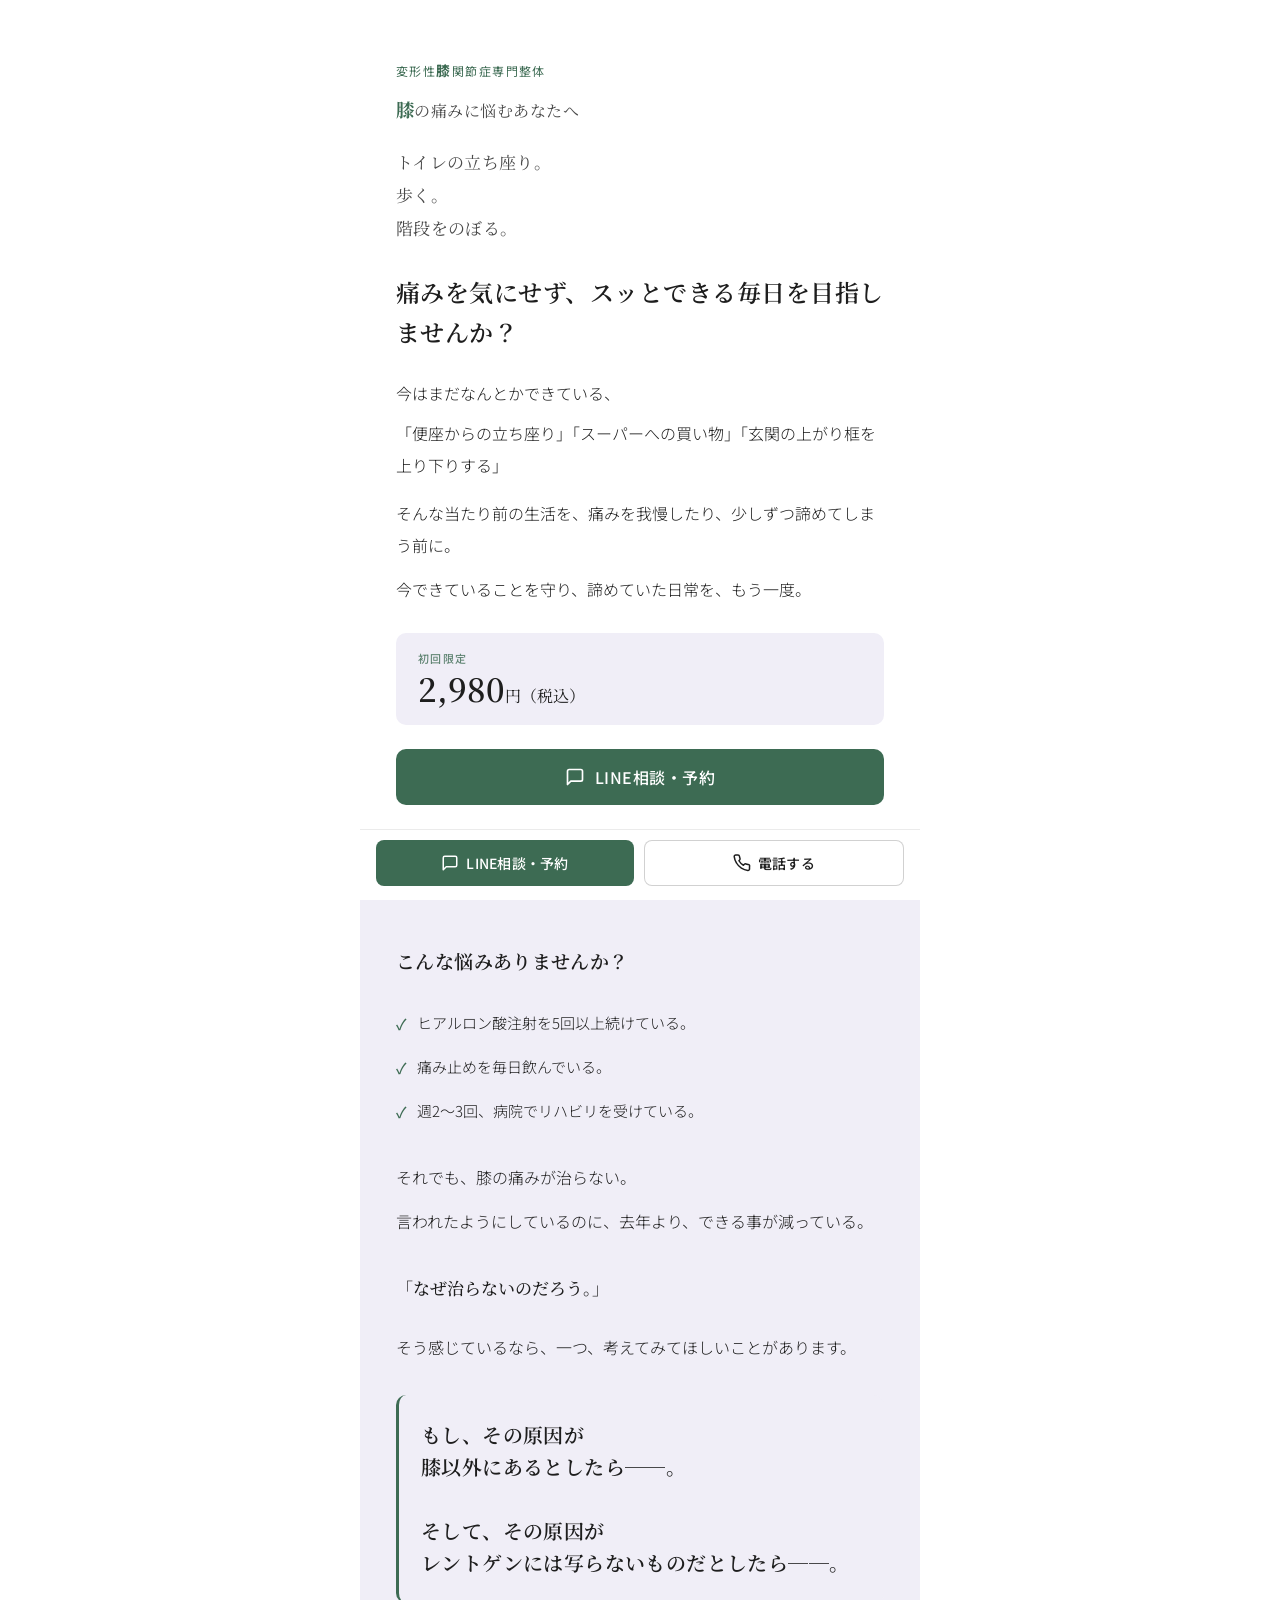
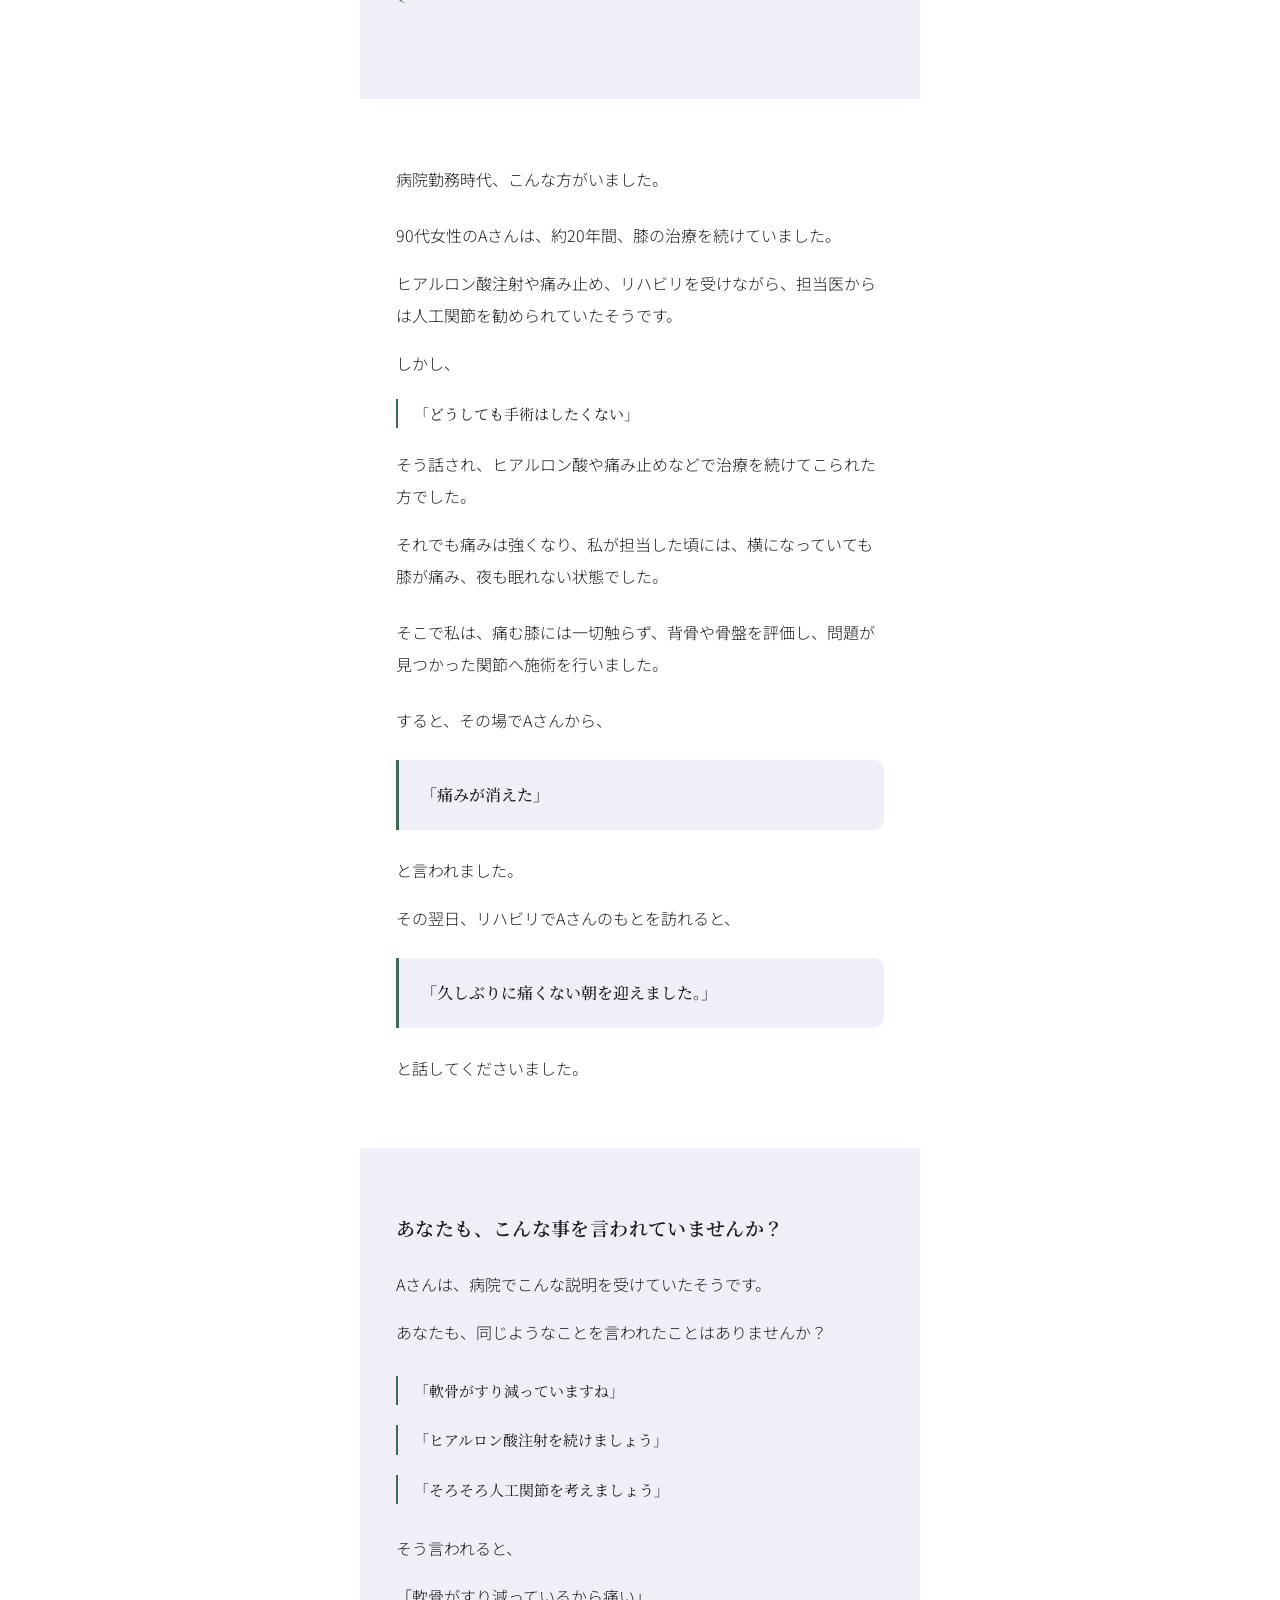
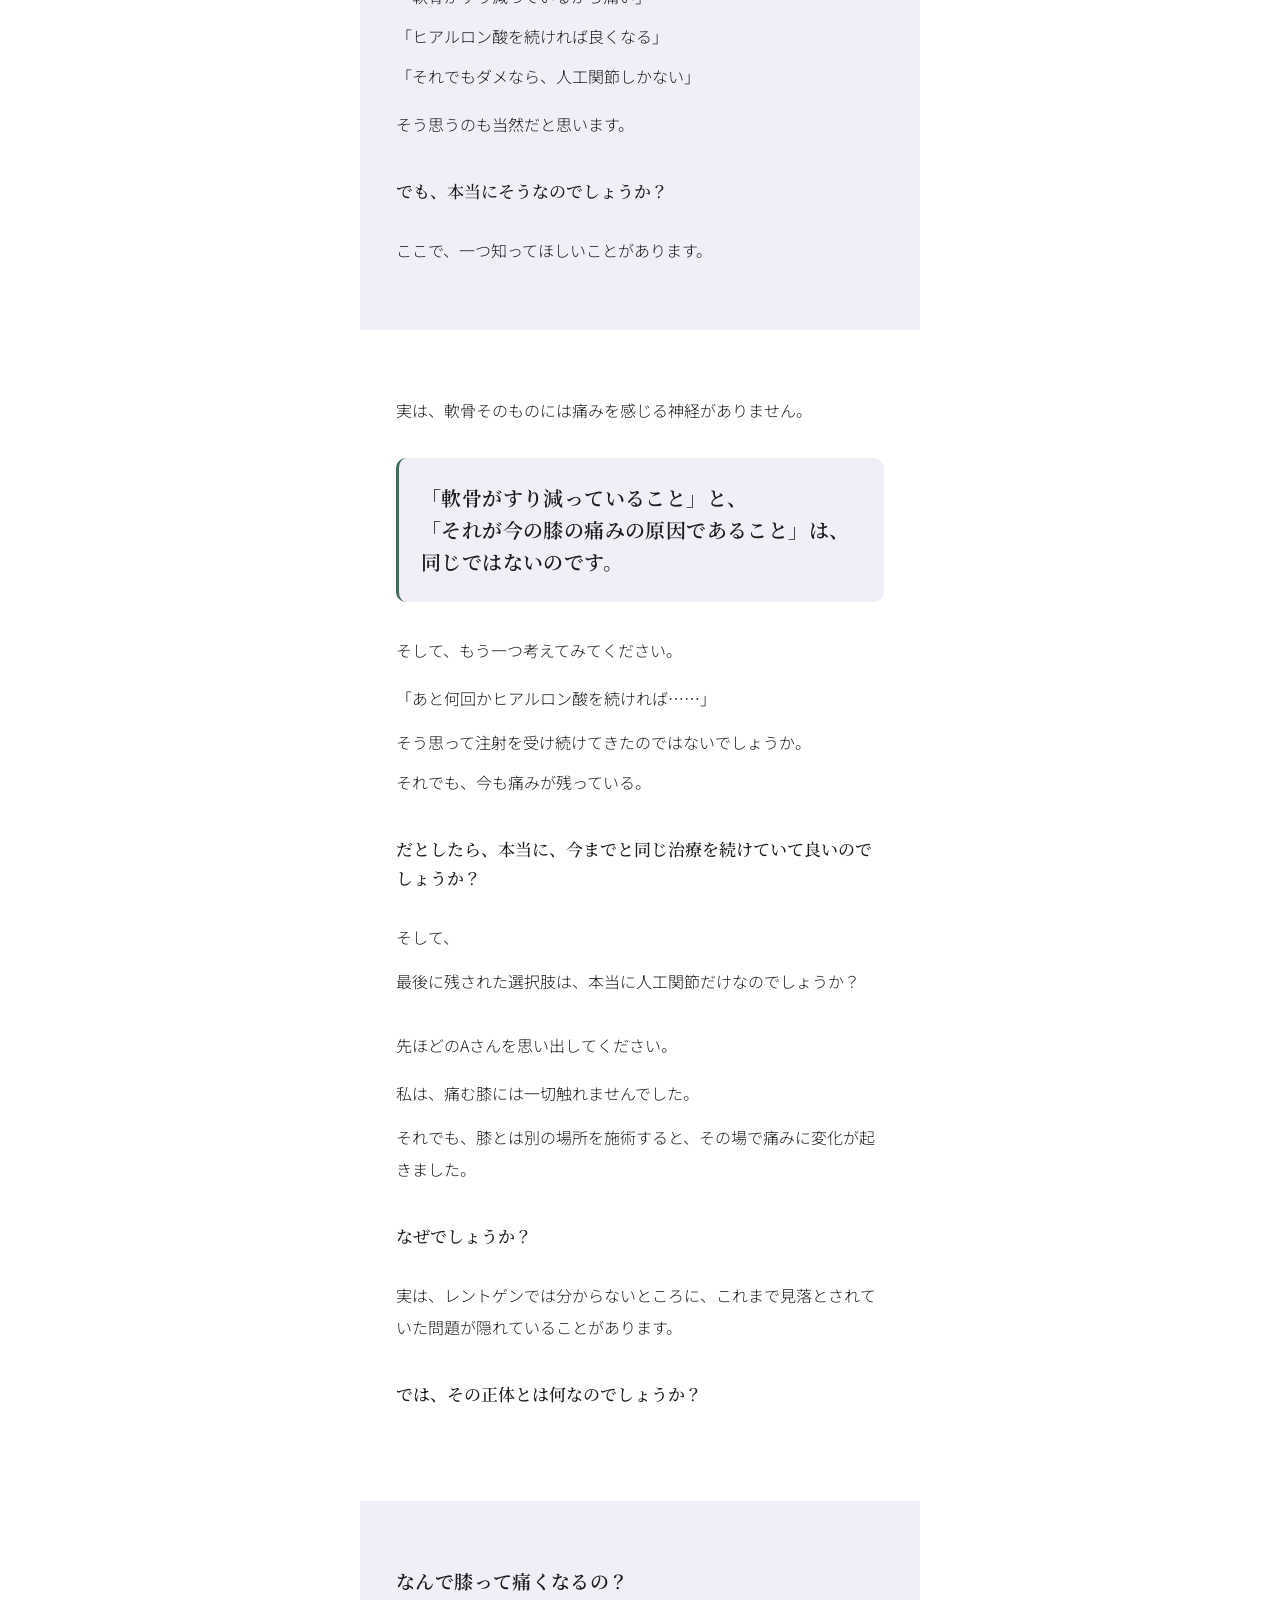
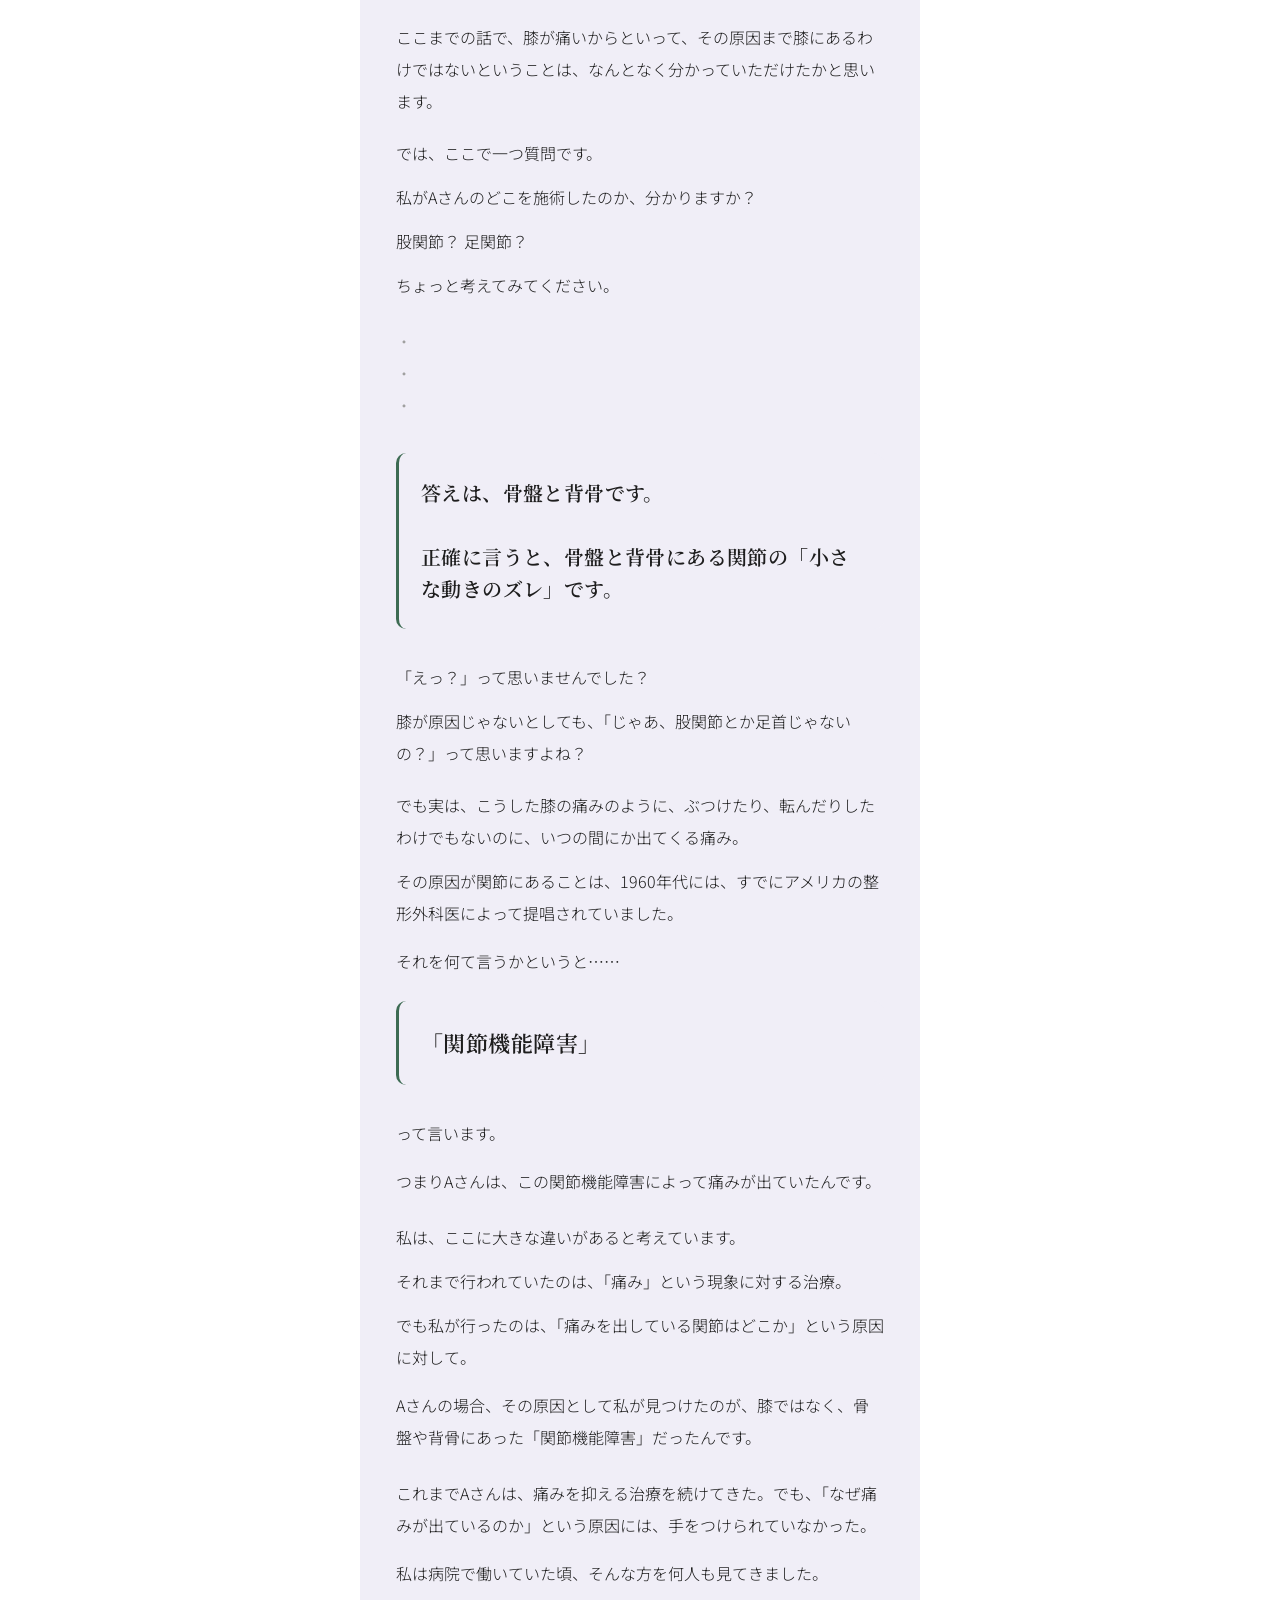
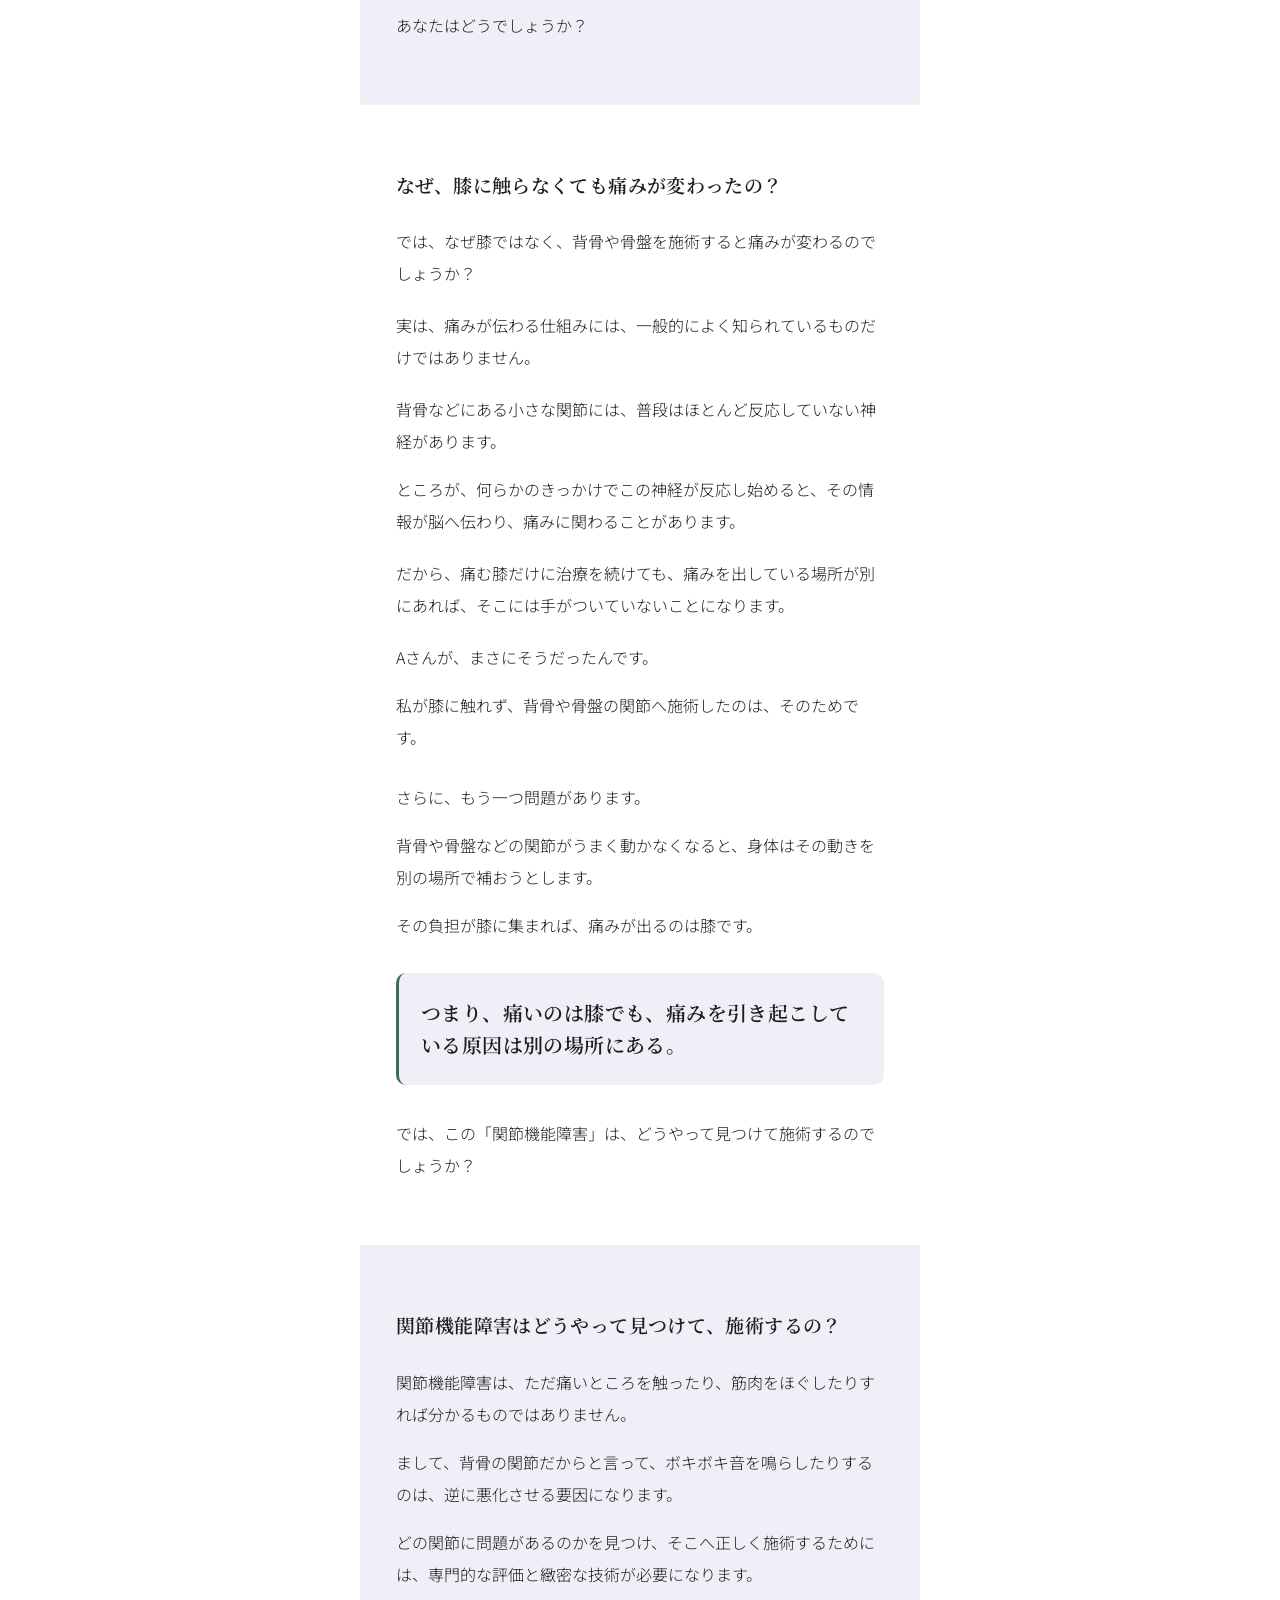
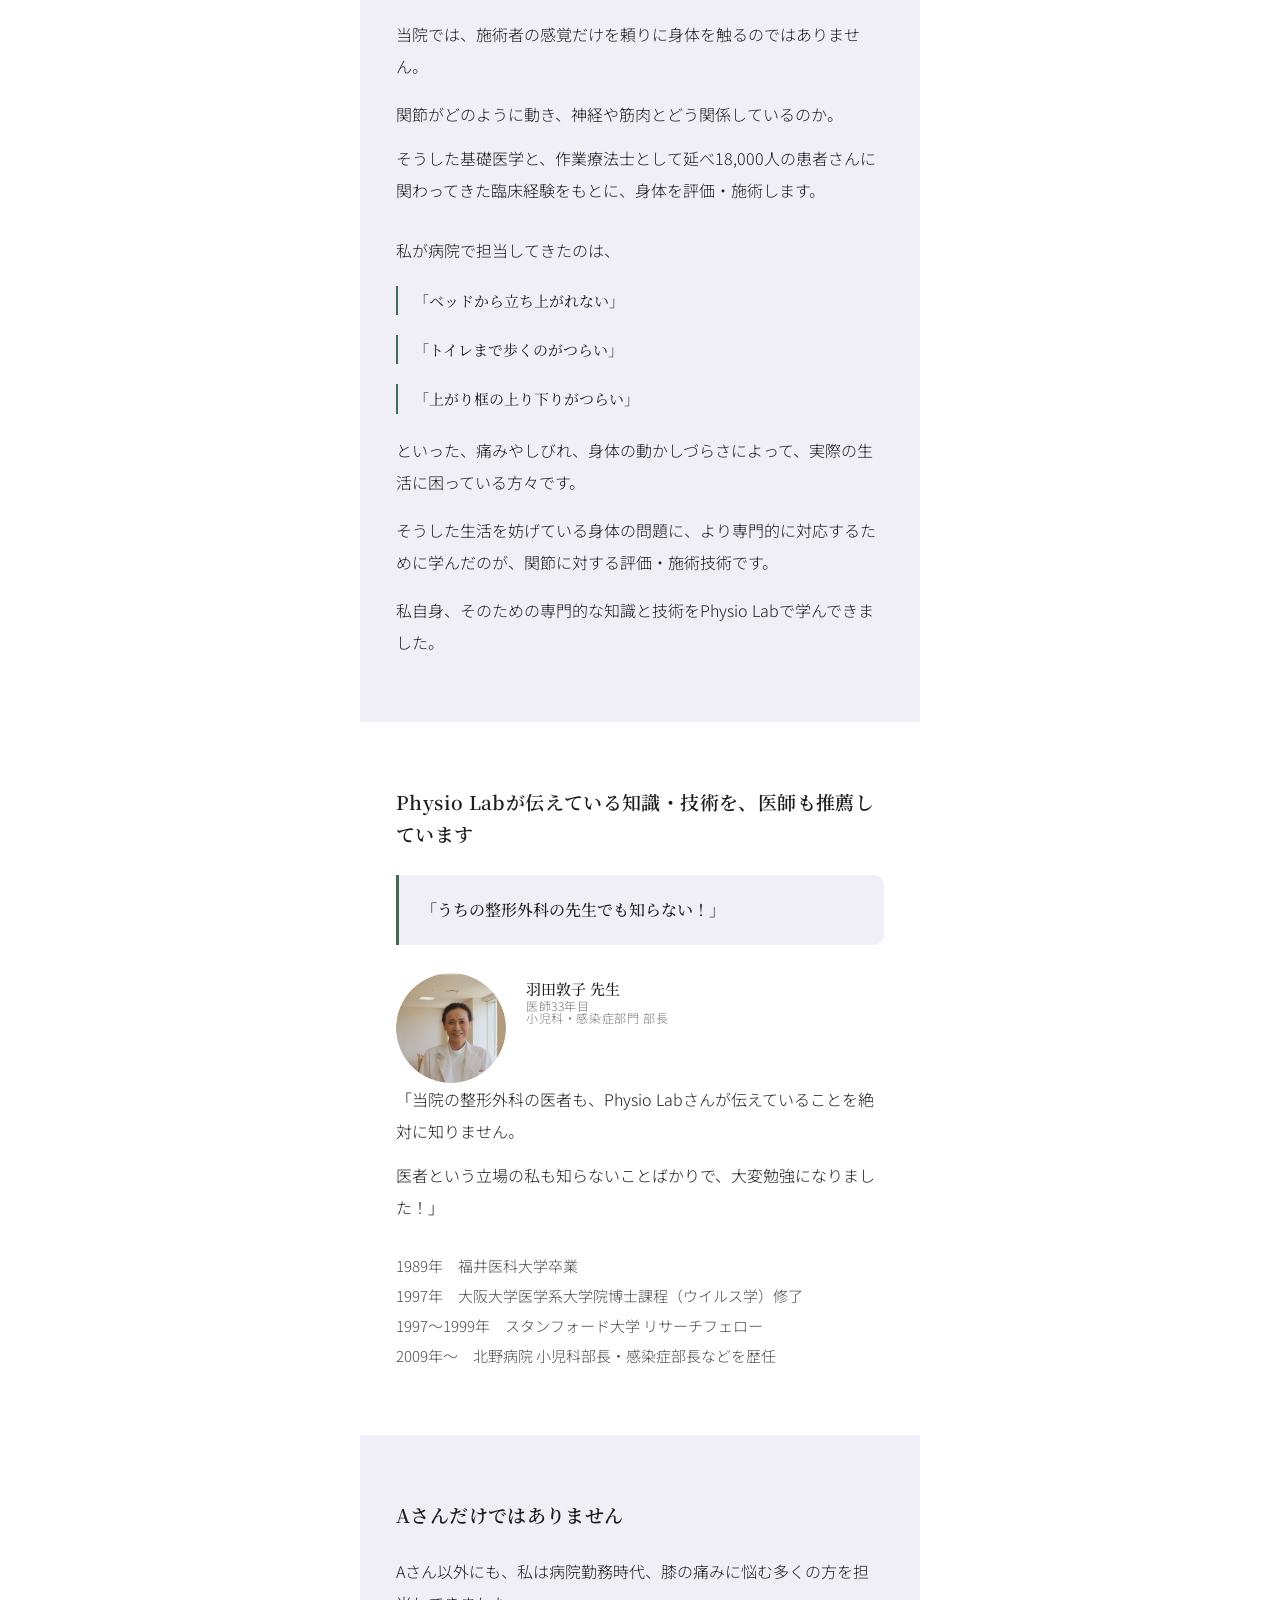
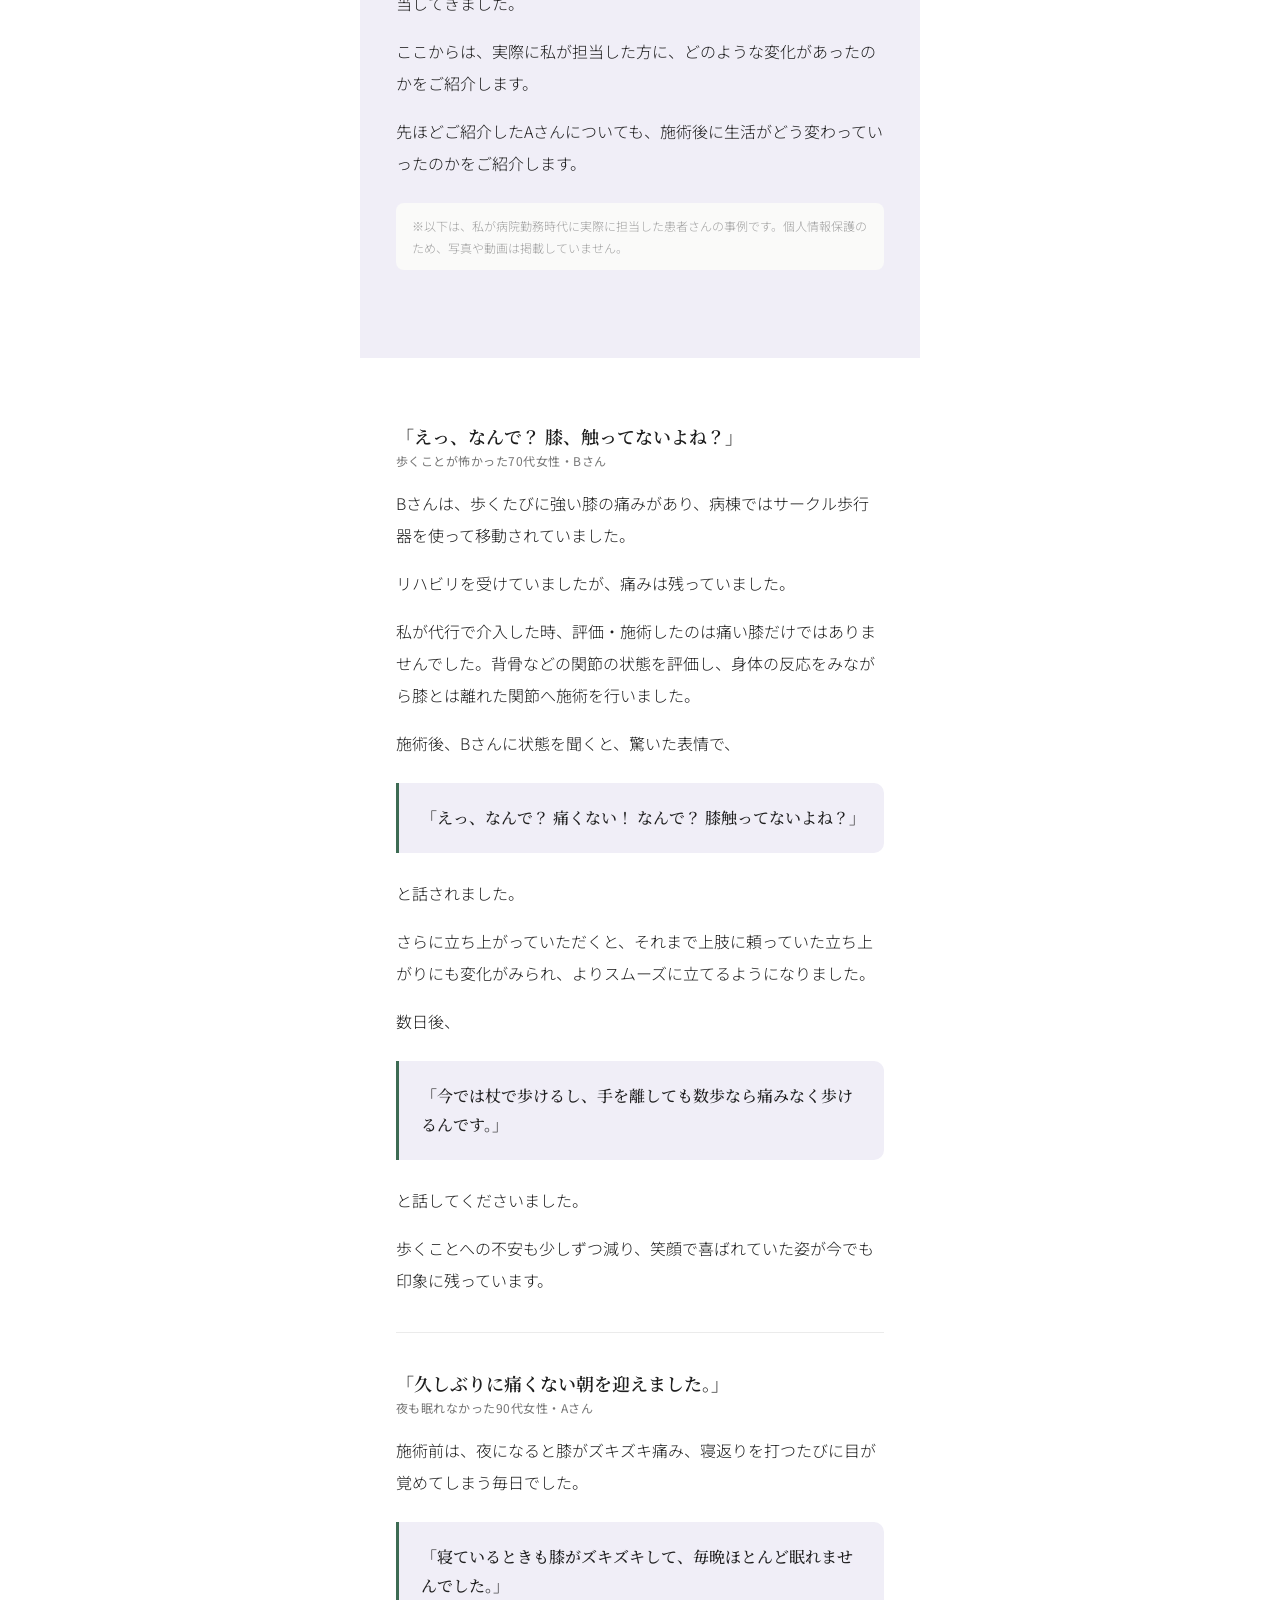
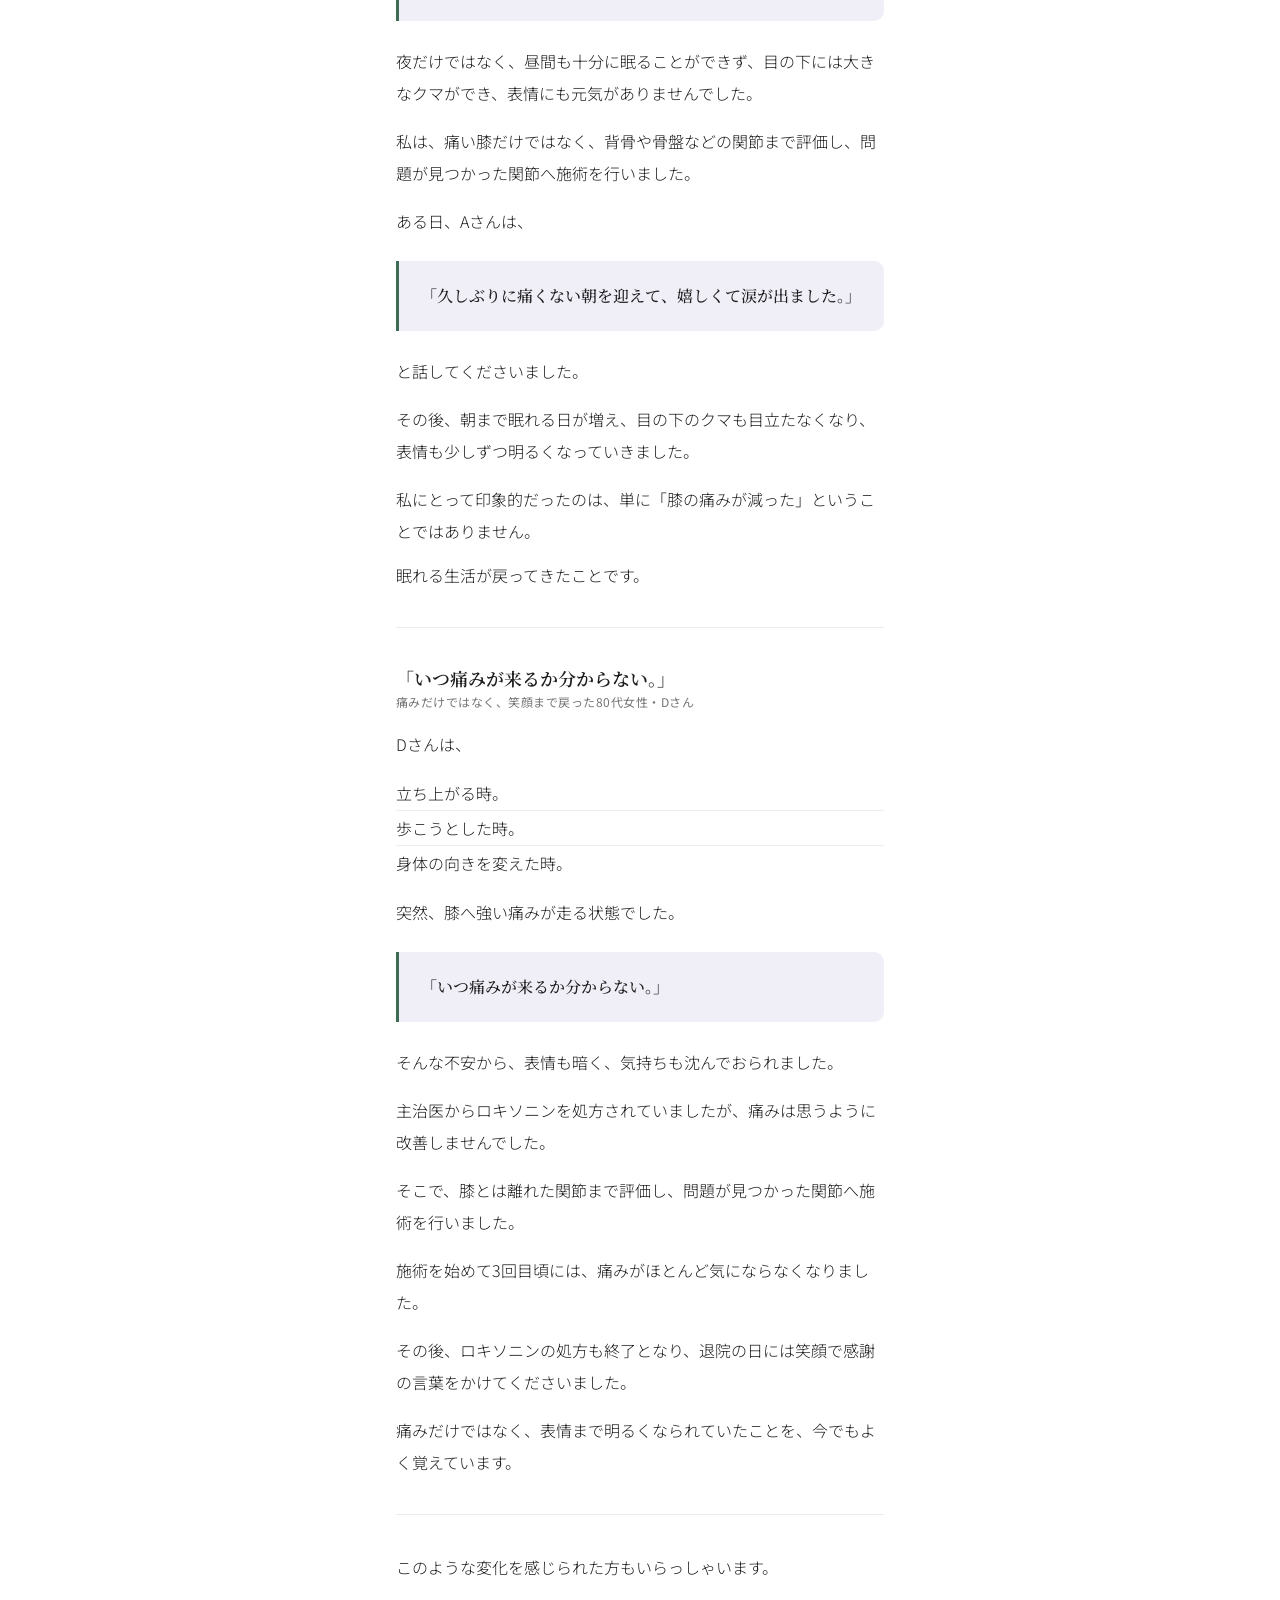
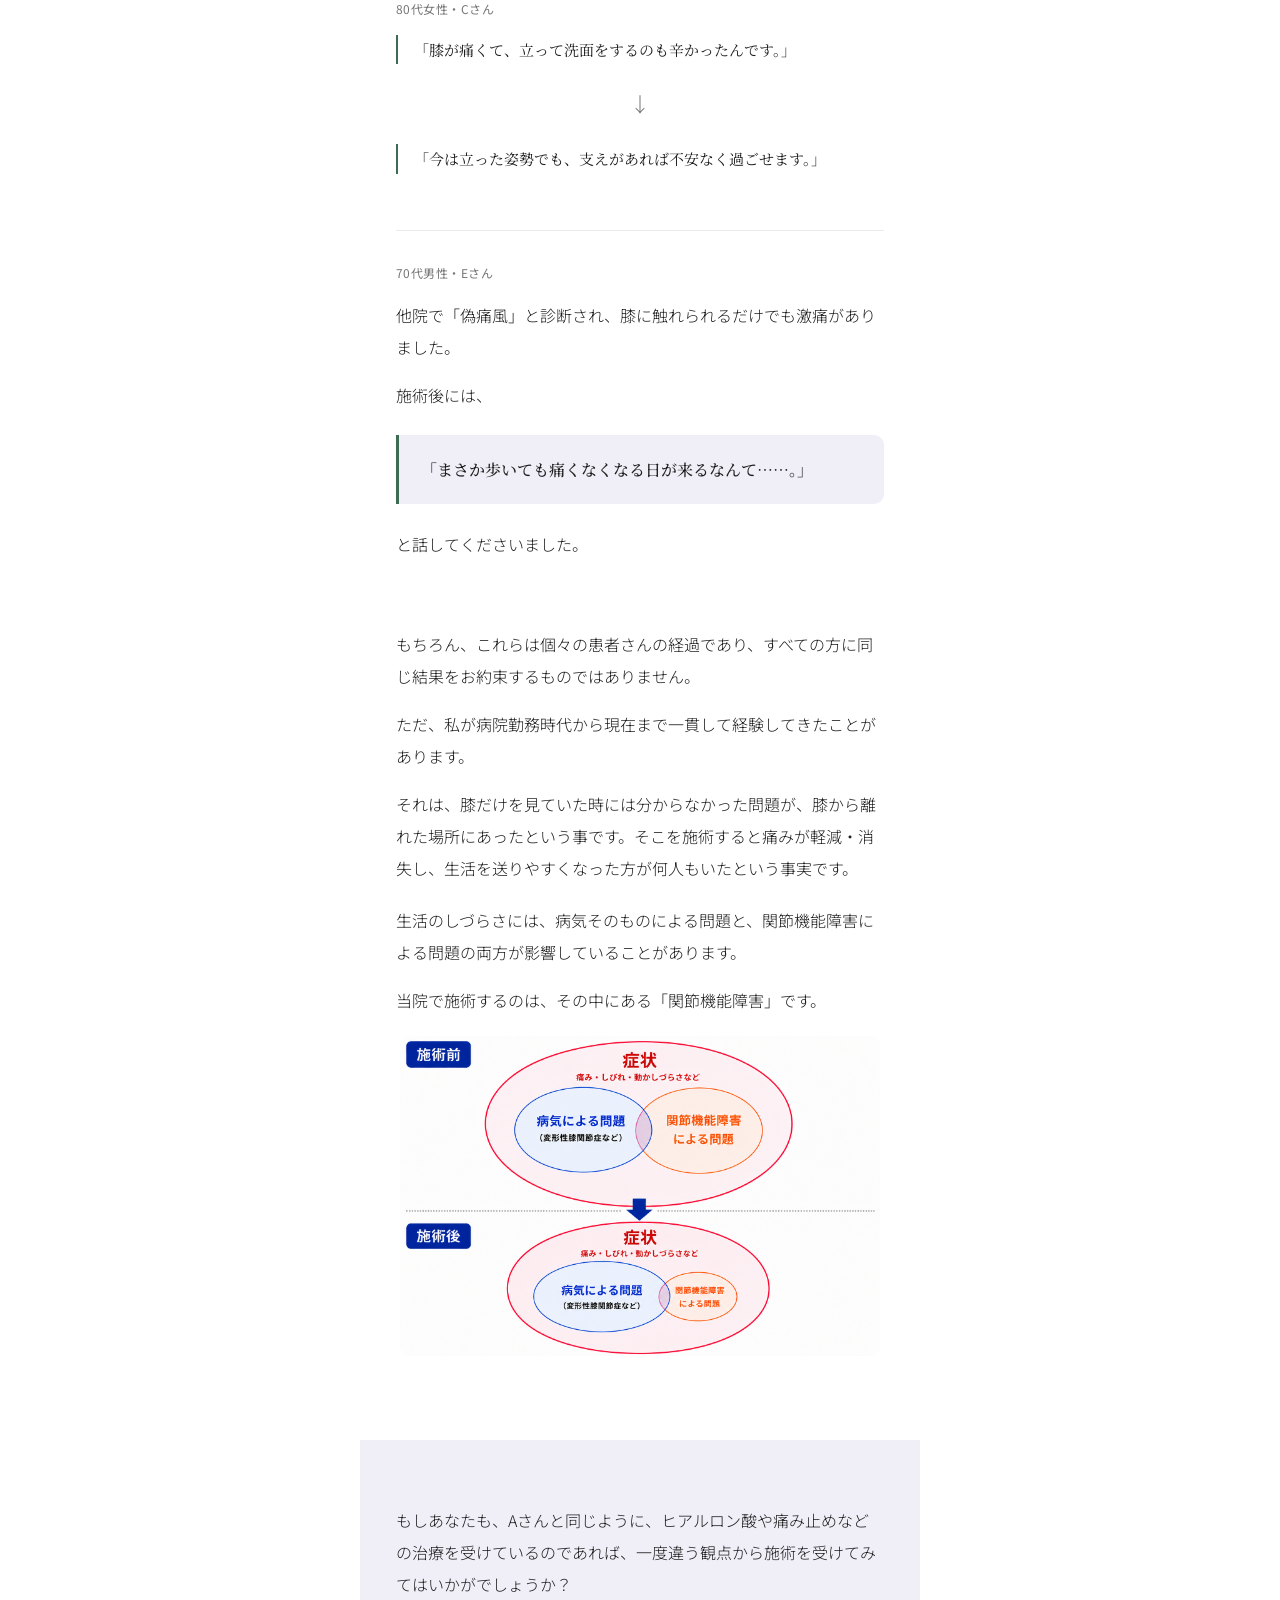
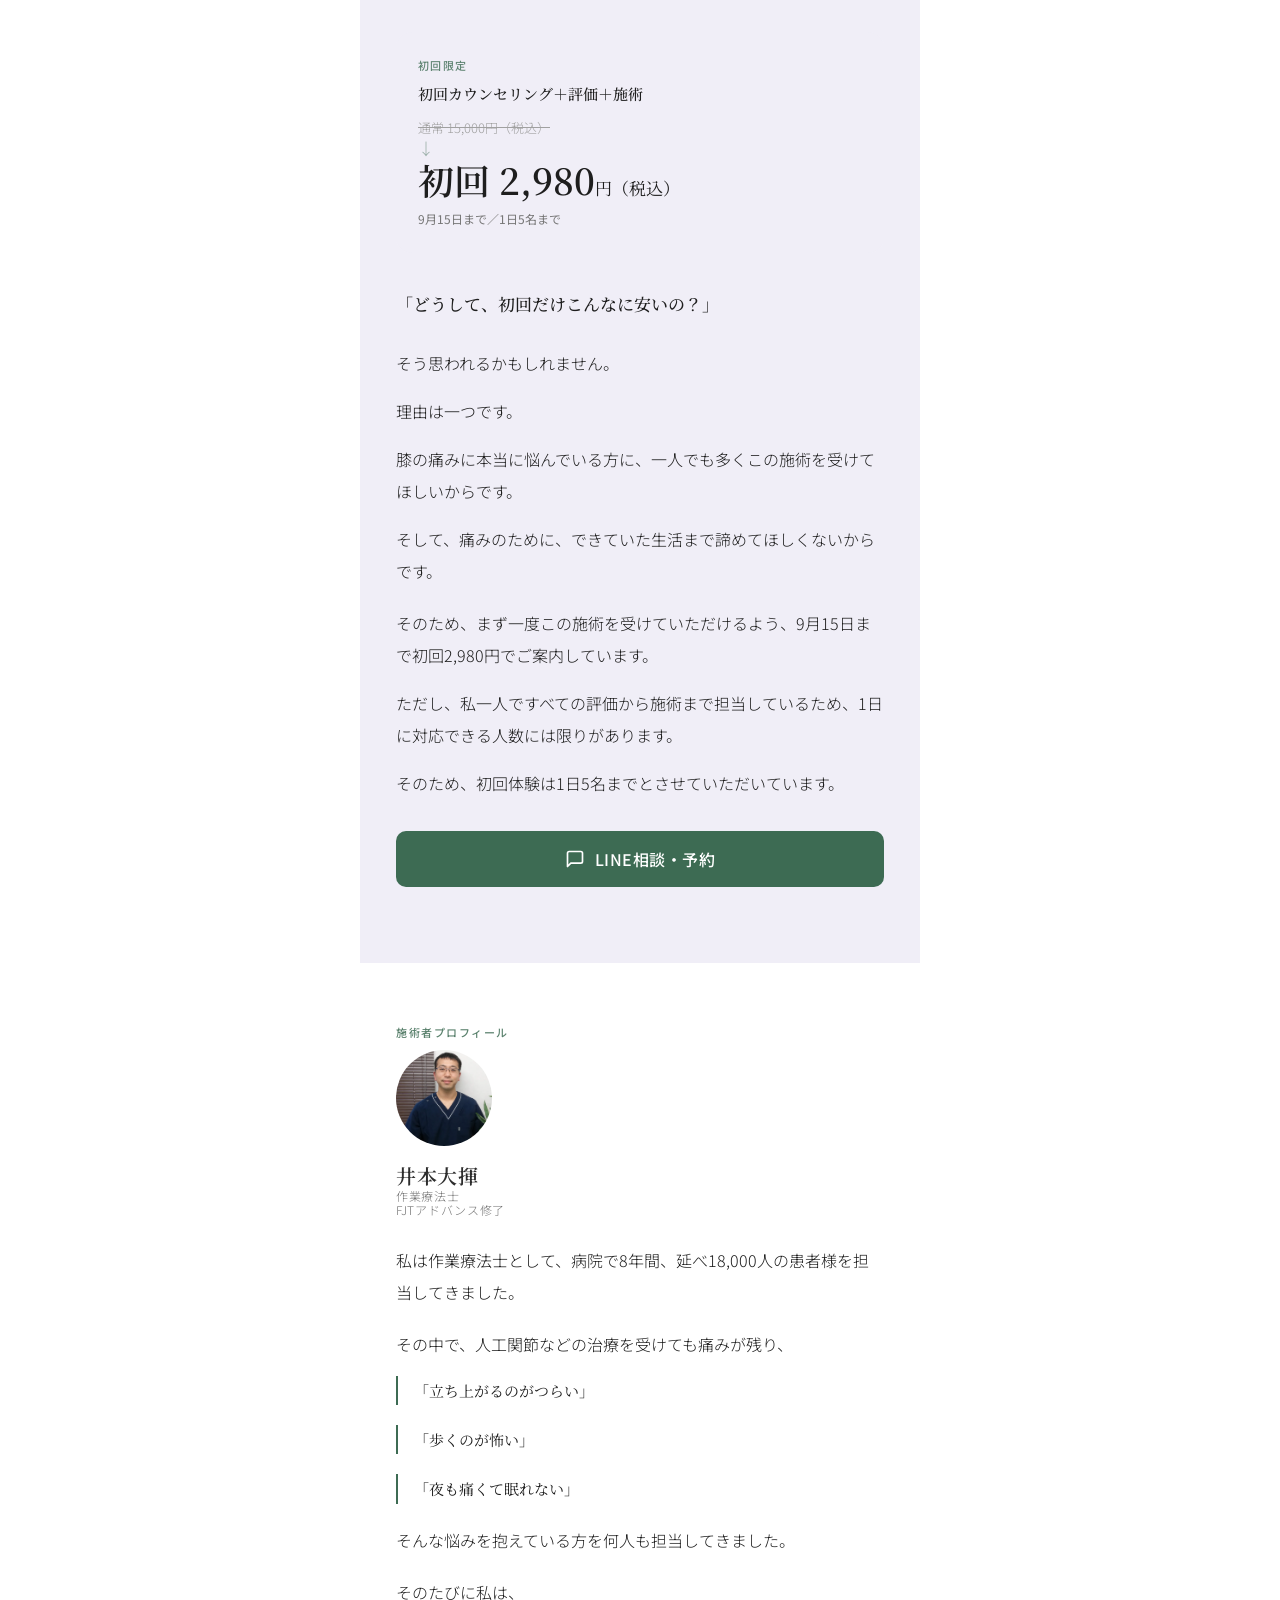
==== index.html @ 5ddc058a "Add files via upload" ====
<!DOCTYPE html>
<html lang="ja">
<head>
<meta charset="UTF-8">
<meta name="viewport" content="width=device-width,initial-scale=1">
<title>膝の痛み・変形性膝関節症専門整体｜Functional Life Lab｜作業療法士 井本大揮</title>
<meta name="description" content="ヒアルロン酸でも改善せず、人工関節を勧められた方へ。レントゲンでは分からない問題まで確認し、あなたに合った施術を組み立てます。大塚・浅草エリア。">
<meta property="og:title" content="変形性膝関節症専門整体｜Functional Life Lab">
<meta property="og:description" content="ヒアルロン酸でも改善せず、人工関節を勧められた方へ。まだ別の可能性が残っているかもしれません。">
<meta property="og:type" content="website">
<meta property="og:locale" content="ja_JP">
<link rel="stylesheet" href="style.css">
<!-- Microsoft Clarity -->
<script type="text/javascript">
    (function(c,l,a,r,i,t,y){
        c[a]=c[a]||function(){(c[a].q=c[a].q||[]).push(arguments)};
        t=l.createElement(r);t.async=1;t.src="https://www.clarity.ms/tag/"+i;
        y=l.getElementsByTagName(r)[0];y.parentNode.insertBefore(t,y);
    })(window, document, "clarity", "script", "xu9sb1viyo");
</script>
<!-- Meta Pixel Code -->
<script>
!function(f,b,e,v,n,t,s)
{if(f.fbq)return;n=f.fbq=function(){n.callMethod?
n.callMethod.apply(n,arguments):n.queue.push(arguments)};
if(!f._fbq)f._fbq=n;n.push=n;n.loaded=!0;n.version='2.0';
n.queue=[];t=b.createElement(e);t.async=!0;
t.src=v;s=b.getElementsByTagName(e)[0];
s.parentNode.insertBefore(t,s)}(window, document,'script',
'https://connect.facebook.net/en_US/fbevents.js');
fbq('init', '1794594331533146');
fbq('track', 'PageView');
</script>
<noscript><img height="1" width="1" style="display:none"
src="https://www.facebook.com/tr?id=1794594331533146&ev=PageView&noscript=1"
/></noscript>
<!-- End Meta Pixel Code -->
</head>
<body>
<div class="lp">

<!-- ═══════════════════════════════
     第1/8分割
     心理的役割：
       既存認識への疑問
       → Information Gap
       → 「関節機能障害」のReveal（予告）
     ═══════════════════════════════ -->

<!-- HERO -->
<section class="sec s-white">
  <!-- ① 小さく：ジャンル -->
  <span class="pre">変形性<span class="kw">膝</span>関節症専門整体</span>

  <!-- ② 中程度：誰に向けて -->
  <p class="fv-mid"><span class="kw">膝</span>の痛みに悩むあなたへ</p>

  <!-- ③ 生活場面：コピーとして自然に -->
  <div class="fv-scenes">
    <p>トイレの立ち座り。</p>
    <p>歩く。</p>
    <p>階段をのぼる。</p>
  </div>

  <!-- ④ FVで最も伝えたいメッセージ -->
  <h1 class="fv-main-msg">痛みを気にせず、スッとできる毎日を目指しませんか？</h1>

  <p class="body">今はまだなんとかできている、</p>
  <p class="body" style="margin-top:8px;">「便座からの立ち座り」「スーパーへの買い物」「玄関の上がり框を上り下りする」</p>
  <p class="body" style="margin-top:16px;">そんな当たり前の生活を、痛みを我慢したり、少しずつ諦めてしまう前に。</p>
  <p class="body" style="margin-top:12px;">今できていることを守り、諦めていた日常を、もう一度。</p>

  <div class="fv-price">
    <span class="fv-price-lbl">初回限定</span>
    <span class="fv-price-main">2,980<span>円（税込）</span></span>
  </div>

  <a href="https://lin.ee/wItS04x" onclick="fbq('track','Lead')" class="btn-line">
    <svg width="20" height="20" viewBox="0 0 24 24" fill="none" stroke="currentColor" stroke-width="2" stroke-linecap="round" stroke-linejoin="round" aria-hidden="true"><path d="M21 15a2 2 0 0 1-2 2H7l-4 4V5a2 2 0 0 1 2-2h14a2 2 0 0 1 2 2z"/></svg>
    LINE相談・予約
  </a>
</section>

<!-- こんな悩みありませんか？ -->
<section class="sec s-lav">
  <h2 class="sh">こんな悩みありませんか？</h2>

  <ul class="ck-list">
    <li>ヒアルロン酸注射を5回以上続けている。</li>
    <li>痛み止めを毎日飲んでいる。</li>
    <li>週2〜3回、病院でリハビリを受けている。</li>
  </ul>

  <p class="body" style="margin-top:28px;">それでも、膝の痛みが治らない。</p>
  <p class="body" style="margin-top:12px;">言われたようにしているのに、去年より、できる事が減っている。</p>

  <p class="q">「なぜ治らないのだろう。」</p>

  <p class="body">そう感じているなら、一つ、考えてみてほしいことがあります。</p>

  <div class="reveal">
    もし、その原因が<br>膝以外にあるとしたら──。<br><br>そして、その原因が<br>レントゲンには写らないものだとしたら──。
  </div>
</section>

<!-- 患者事例：AさんのStory -->
<section class="sec s-white">
  <p class="body">病院勤務時代、こんな方がいました。</p>

  <p class="body" style="margin-top:24px;">90代女性のAさんは、約20年間、膝の治療を続けていました。</p>
  <p class="body" style="margin-top:16px;">ヒアルロン酸注射や痛み止め、リハビリを受けながら、担当医からは人工関節を勧められていたそうです。</p>
  <p class="body" style="margin-top:16px;">しかし、</p>

  <p class="qt">「どうしても手術はしたくない」</p>

  <p class="body">そう話され、ヒアルロン酸や痛み止めなどで治療を続けてこられた方でした。</p>
  <p class="body" style="margin-top:16px;">それでも痛みは強くなり、私が担当した頃には、横になっていても膝が痛み、夜も眠れない状態でした。</p>

  <p class="body" style="margin-top:24px;">そこで私は、痛む膝には一切触らず、背骨や骨盤を評価し、問題が見つかった関節へ施術を行いました。</p>

  <p class="body" style="margin-top:24px;">すると、その場でAさんから、</p>

  <p class="voice-qt">「痛みが消えた」</p>

  <p class="body">と言われました。</p>
  <p class="body" style="margin-top:16px;">その翌日、リハビリでAさんのもとを訪れると、</p>

  <p class="voice-qt">「久しぶりに痛くない朝を迎えました。」</p>

  <p class="body">と話してくださいました。</p>
</section>

<!-- 第2/8：医療説明への疑問 → Information Gap → 関節機能障害 Reveal -->

<!-- あなたも言われていませんか？ -->
<section class="sec s-lav">
  <h2 class="sh">あなたも、こんな事を言われていませんか？</h2>
  <p class="body">Aさんは、病院でこんな説明を受けていたそうです。</p>
  <p class="body" style="margin-top:16px;">あなたも、同じようなことを言われたことはありませんか？</p>

  <p class="qt" style="margin-top:28px;">「軟骨がすり減っていますね」</p>
  <p class="qt">「ヒアルロン酸注射を続けましょう」</p>
  <p class="qt">「そろそろ人工関節を考えましょう」</p>

  <p class="body" style="margin-top:28px;">そう言われると、</p>
  <p class="body" style="margin-top:16px;">「軟骨がすり減っているから痛い」</p>
  <p class="body" style="margin-top:8px;">「ヒアルロン酸を続ければ良くなる」</p>
  <p class="body" style="margin-top:8px;">「それでもダメなら、人工関節しかない」</p>
  <p class="body" style="margin-top:16px;">そう思うのも当然だと思います。</p>

  <p class="q">でも、本当にそうなのでしょうか？</p>

  <p class="body">ここで、一つ知ってほしいことがあります。</p>
</section>

<!-- Reveal：軟骨に神経はない -->
<section class="sec s-white">
  <p class="body">実は、軟骨そのものには痛みを感じる神経がありません。</p>

  <div class="reveal">
    「軟骨がすり減っていること」と、<br>
    「それが今の膝の痛みの原因であること」は、<br>
    同じではないのです。
  </div>

  <p class="body">そして、もう一つ考えてみてください。</p>
  <p class="body" style="margin-top:16px;">「あと何回かヒアルロン酸を続ければ……」</p>
  <p class="body" style="margin-top:12px;">そう思って注射を受け続けてきたのではないでしょうか。</p>
  <p class="body" style="margin-top:8px;">それでも、今も痛みが残っている。</p>

  <p class="q">だとしたら、本当に、今までと同じ治療を続けていて良いのでしょうか？</p>

  <p class="body">そして、</p>
  <p class="body" style="margin-top:12px;">最後に残された選択肢は、本当に人工関節だけなのでしょうか？</p>

  <p class="body" style="margin-top:32px;">先ほどのAさんを思い出してください。</p>
  <p class="body" style="margin-top:16px;">私は、痛む膝には一切触れませんでした。</p>
  <p class="body" style="margin-top:12px;">それでも、膝とは別の場所を施術すると、その場で痛みに変化が起きました。</p>

  <p class="q">なぜでしょうか？</p>

  <p class="body">実は、レントゲンでは分からないところに、これまで見落とされていた問題が隠れていることがあります。</p>

  <p class="q">では、その正体とは何なのでしょうか？</p>
</section>

<!-- なんで膝って痛くなるの？ -->
<section class="sec s-lav">
  <h2 class="sh">なんで膝って痛くなるの？</h2>
  <p class="body">ここまでの話で、膝が痛いからといって、その原因まで膝にあるわけではないということは、なんとなく分かっていただけたかと思います。</p>
  <p class="body" style="margin-top:20px;">では、ここで一つ質問です。</p>
  <p class="body" style="margin-top:12px;">私がAさんのどこを施術したのか、分かりますか？</p>
  <p class="body" style="margin-top:12px;">股関節？ 足関節？</p>
  <p class="body" style="margin-top:12px;">ちょっと考えてみてください。</p>

  <p class="body" style="margin-top:24px; color:var(--txl); letter-spacing:.3em;">・<br>・<br>・</p>

  <div class="reveal" style="margin-top:32px;">
    答えは、骨盤と背骨です。<br><br>
    正確に言うと、骨盤と背骨にある関節の「小さな動きのズレ」です。
  </div>

  <p class="body">「えっ？」って思いませんでした？</p>
  <p class="body" style="margin-top:12px;">膝が原因じゃないとしても、「じゃあ、股関節とか足首じゃないの？」って思いますよね？</p>
  <p class="body" style="margin-top:20px;">でも実は、こうした膝の痛みのように、ぶつけたり、転んだりしたわけでもないのに、いつの間にか出てくる痛み。</p>
  <p class="body" style="margin-top:12px;">その原因が関節にあることは、1960年代には、すでにアメリカの整形外科医によって提唱されていました。</p>
  <p class="body" style="margin-top:16px;">それを何て言うかというと……</p>

  <div class="reveal" style="margin-top:24px; font-size:22px;">
    「関節機能障害」
  </div>

  <p class="body">って言います。</p>
  <p class="body" style="margin-top:16px;">つまりAさんは、この関節機能障害によって痛みが出ていたんです。</p>
  <p class="body" style="margin-top:24px;">私は、ここに大きな違いがあると考えています。</p>
  <p class="body" style="margin-top:12px;">それまで行われていたのは、「痛み」という現象に対する治療。</p>
  <p class="body" style="margin-top:12px;">でも私が行ったのは、「痛みを出している関節はどこか」という原因に対して。</p>
  <p class="body" style="margin-top:16px;">Aさんの場合、その原因として私が見つけたのが、膝ではなく、骨盤や背骨にあった「関節機能障害」だったんです。</p>
  <p class="body" style="margin-top:24px;">これまでAさんは、痛みを抑える治療を続けてきた。でも、「なぜ痛みが出ているのか」という原因には、手をつけられていなかった。</p>
  <p class="body" style="margin-top:16px;">私は病院で働いていた頃、そんな方を何人も見てきました。</p>
  <p class="body" style="margin-top:20px;">あなたはどうでしょうか？</p>
</section>

<!-- 第3/8 -->

<!-- なぜ、膝に触らなくても痛みが変わったの？ -->
<section class="sec s-white">
  <h2 class="sh">なぜ、膝に触らなくても痛みが変わったの？</h2>
  <p class="body">では、なぜ膝ではなく、背骨や骨盤を施術すると痛みが変わるのでしょうか？</p>
  <p class="body" style="margin-top:20px;">実は、痛みが伝わる仕組みには、一般的によく知られているものだけではありません。</p>
  <p class="body" style="margin-top:20px;">背骨などにある小さな関節には、普段はほとんど反応していない神経があります。</p>
  <p class="body" style="margin-top:16px;">ところが、何らかのきっかけでこの神経が反応し始めると、その情報が脳へ伝わり、痛みに関わることがあります。</p>
  <p class="body" style="margin-top:20px;">だから、痛む膝だけに治療を続けても、痛みを出している場所が別にあれば、そこには手がついていないことになります。</p>
  <p class="body" style="margin-top:20px;">Aさんが、まさにそうだったんです。</p>
  <p class="body" style="margin-top:16px;">私が膝に触れず、背骨や骨盤の関節へ施術したのは、そのためです。</p>
  <p class="body" style="margin-top:28px;">さらに、もう一つ問題があります。</p>
  <p class="body" style="margin-top:16px;">背骨や骨盤などの関節がうまく動かなくなると、身体はその動きを別の場所で補おうとします。</p>
  <p class="body" style="margin-top:16px;">その負担が膝に集まれば、痛みが出るのは膝です。</p>
  <div class="reveal" style="margin-top:32px;">
    つまり、痛いのは膝でも、痛みを引き起こしている原因は別の場所にある。
  </div>
  <p class="body">では、この「関節機能障害」は、どうやって見つけて施術するのでしょうか？</p>
</section>

<!-- 関節機能障害はどうやって見つけて、施術するの？ -->
<section class="sec s-lav">
  <h2 class="sh">関節機能障害はどうやって見つけて、施術するの？</h2>
  <p class="body">関節機能障害は、ただ痛いところを触ったり、筋肉をほぐしたりすれば分かるものではありません。</p>
  <p class="body" style="margin-top:16px;">まして、背骨の関節だからと言って、ボキボキ音を鳴らしたりするのは、逆に悪化させる要因になります。</p>
  <p class="body" style="margin-top:16px;">どの関節に問題があるのかを見つけ、そこへ正しく施術するためには、専門的な評価と緻密な技術が必要になります。</p>
  <p class="body" style="margin-top:28px;">当院では、施術者の感覚だけを頼りに身体を触るのではありません。</p>
  <p class="body" style="margin-top:16px;">関節がどのように動き、神経や筋肉とどう関係しているのか。</p>
  <p class="body" style="margin-top:12px;">そうした基礎医学と、作業療法士として延べ18,000人の患者さんに関わってきた臨床経験をもとに、身体を評価・施術します。</p>
  <p class="body" style="margin-top:28px;">私が病院で担当してきたのは、</p>
  <p class="qt" style="margin-top:20px;">「ベッドから立ち上がれない」</p>
  <p class="qt">「トイレまで歩くのがつらい」</p>
  <p class="qt">「上がり框の上り下りがつらい」</p>
  <p class="body" style="margin-top:20px;">といった、痛みやしびれ、身体の動かしづらさによって、実際の生活に困っている方々です。</p>
  <p class="body" style="margin-top:16px;">そうした生活を妨げている身体の問題に、より専門的に対応するために学んだのが、関節に対する評価・施術技術です。</p>
  <p class="body" style="margin-top:16px;">私自身、そのための専門的な知識と技術をPhysio Labで学んできました。</p>
</section>

<!-- Physio Lab推薦：医師の声 -->
<section class="sec s-white">
  <h2 class="sh">Physio Labが伝えている知識・技術を、医師も推薦しています</h2>

  <p class="voice-qt">「うちの整形外科の先生でも知らない！」</p>

  <div style="display:flex;gap:20px;align-items:flex-start;margin-top:28px;">
    <img src="hada.png" alt="羽田敦子先生" style="width:110px;height:110px;border-radius:50%;object-fit:cover;object-position:center top;flex-shrink:0;" loading="lazy">
    <div style="padding-top:8px;">
      <span class="rn">羽田敦子 先生</span>
      <span class="rr" style="margin-top:4px;">医師33年目</span>
      <span class="rr">小児科・感染症部門 部長</span>
    </div>
  </div>

  <p class="body">「当院の整形外科の医者も、Physio Labさんが伝えていることを絶対に知りません。</p>
  <p class="body" style="margin-top:12px;">医者という立場の私も知らないことばかりで、大変勉強になりました！」</p>

  <p class="bodys" style="margin-top:28px;line-height:2;">
    1989年　福井医科大学卒業<br>
    1997年　大阪大学医学系大学院博士課程（ウイルス学）修了<br>
    1997〜1999年　スタンフォード大学 リサーチフェロー<br>
    2009年〜　北野病院 小児科部長・感染症部長などを歴任
  </p>
</section>

<!-- 第4/8：患者事例 Proof Stack -->

<section class="sec s-lav">
  <h2 class="sh">Aさんだけではありません</h2>
  <p class="body">Aさん以外にも、私は病院勤務時代、膝の痛みに悩む多くの方を担当してきました。</p>
  <p class="body" style="margin-top:16px;">ここからは、実際に私が担当した方に、どのような変化があったのかをご紹介します。</p>
  <p class="body" style="margin-top:16px;">先ほどご紹介したAさんについても、施術後に生活がどう変わっていったのかをご紹介します。</p>
  <p class="vb-note" style="margin-top:24px;">※以下は、私が病院勤務時代に実際に担当した患者さんの事例です。個人情報保護のため、写真や動画は掲載していません。</p>
</section>

<section class="sec s-white">
  <div class="vb" style="padding-top:0;border-top:none;">
    <p class="vb-head">「えっ、なんで？ 膝、触ってないよね？」</p>
    <span class="vb-sub">歩くことが怖かった70代女性・Bさん</span>
    <p class="body">Bさんは、歩くたびに強い膝の痛みがあり、病棟ではサークル歩行器を使って移動されていました。</p>
    <p class="body" style="margin-top:16px;">リハビリを受けていましたが、痛みは残っていました。</p>
    <p class="body" style="margin-top:16px;">私が代行で介入した時、評価・施術したのは痛い膝だけではありませんでした。背骨などの関節の状態を評価し、身体の反応をみながら膝とは離れた関節へ施術を行いました。</p>
    <p class="body" style="margin-top:16px;">施術後、Bさんに状態を聞くと、驚いた表情で、</p>
    <p class="voice-qt">「えっ、なんで？ 痛くない！ なんで？ 膝触ってないよね？」</p>
    <p class="body">と話されました。</p>
    <p class="body" style="margin-top:16px;">さらに立ち上がっていただくと、それまで上肢に頼っていた立ち上がりにも変化がみられ、よりスムーズに立てるようになりました。</p>
    <p class="body" style="margin-top:16px;">数日後、</p>
    <p class="voice-qt">「今では杖で歩けるし、手を離しても数歩なら痛みなく歩けるんです。」</p>
    <p class="body">と話してくださいました。</p>
    <p class="body" style="margin-top:16px;">歩くことへの不安も少しずつ減り、笑顔で喜ばれていた姿が今でも印象に残っています。</p>
  </div>

  <div class="vb">
    <p class="vb-head">「久しぶりに痛くない朝を迎えました。」</p>
    <span class="vb-sub">夜も眠れなかった90代女性・Aさん</span>
    <p class="body">施術前は、夜になると膝がズキズキ痛み、寝返りを打つたびに目が覚めてしまう毎日でした。</p>
    <p class="voice-qt">「寝ているときも膝がズキズキして、毎晩ほとんど眠れませんでした。」</p>
    <p class="body">夜だけではなく、昼間も十分に眠ることができず、目の下には大きなクマができ、表情にも元気がありませんでした。</p>
    <p class="body" style="margin-top:16px;">私は、痛い膝だけではなく、背骨や骨盤などの関節まで評価し、問題が見つかった関節へ施術を行いました。</p>
    <p class="body" style="margin-top:16px;">ある日、Aさんは、</p>
    <p class="voice-qt">「久しぶりに痛くない朝を迎えて、嬉しくて涙が出ました。」</p>
    <p class="body">と話してくださいました。</p>
    <p class="body" style="margin-top:16px;">その後、朝まで眠れる日が増え、目の下のクマも目立たなくなり、表情も少しずつ明るくなっていきました。</p>
    <p class="body" style="margin-top:16px;">私にとって印象的だったのは、単に「膝の痛みが減った」ということではありません。</p>
    <p class="body" style="margin-top:12px;">眠れる生活が戻ってきたことです。</p>
  </div>

  <div class="vb">
    <p class="vb-head">「いつ痛みが来るか分からない。」</p>
    <span class="vb-sub">痛みだけではなく、笑顔まで戻った80代女性・Dさん</span>
    <p class="body">Dさんは、</p>
    <ul style="list-style:none;margin:16px 0;padding:0;">
      <li style="font-size:16px;font-weight:300;line-height:1;color:var(--tx);padding:9px 0;border-bottom:1px solid rgba(0,0,0,.07);">立ち上がる時。</li>
      <li style="font-size:16px;font-weight:300;line-height:1;color:var(--tx);padding:9px 0;border-bottom:1px solid rgba(0,0,0,.07);">歩こうとした時。</li>
      <li style="font-size:16px;font-weight:300;line-height:1;color:var(--tx);padding:9px 0;">身体の向きを変えた時。</li>
    </ul>
    <p class="body">突然、膝へ強い痛みが走る状態でした。</p>
    <p class="voice-qt">「いつ痛みが来るか分からない。」</p>
    <p class="body">そんな不安から、表情も暗く、気持ちも沈んでおられました。</p>
    <p class="body" style="margin-top:16px;">主治医からロキソニンを処方されていましたが、痛みは思うように改善しませんでした。</p>
    <p class="body" style="margin-top:16px;">そこで、膝とは離れた関節まで評価し、問題が見つかった関節へ施術を行いました。</p>
    <p class="body" style="margin-top:16px;">施術を始めて3回目頃には、痛みがほとんど気にならなくなりました。</p>
    <p class="body" style="margin-top:16px;">その後、ロキソニンの処方も終了となり、退院の日には笑顔で感謝の言葉をかけてくださいました。</p>
    <p class="body" style="margin-top:16px;">痛みだけではなく、表情まで明るくなられていたことを、今でもよく覚えています。</p>
  </div>

  <div class="vb">
    <p class="body" style="margin-bottom:20px;">このような変化を感じられた方もいらっしゃいます。</p>
    <p class="vb-sub">80代女性・Cさん</p>
    <p class="qt">「膝が痛くて、立って洗面をするのも辛かったんです。」</p>
    <p class="body" style="text-align:center;font-size:20px;color:var(--txs);margin:8px 0;">↓</p>
    <p class="qt">「今は立った姿勢でも、支えがあれば不安なく過ごせます。」</p>
  </div>

  <div class="vb">
    <p class="vb-sub">70代男性・Eさん</p>
    <p class="body">他院で「偽痛風」と診断され、膝に触れられるだけでも激痛がありました。</p>
    <p class="body" style="margin-top:16px;">施術後には、</p>
    <p class="voice-qt">「まさか歩いても痛くなくなる日が来るなんて……。」</p>
    <p class="body">と話してくださいました。</p>
  </div>

  <p class="body" style="margin-top:32px;">もちろん、これらは個々の患者さんの経過であり、すべての方に同じ結果をお約束するものではありません。</p>
  <p class="body" style="margin-top:16px;">ただ、私が病院勤務時代から現在まで一貫して経験してきたことがあります。</p>
  <p class="body" style="margin-top:16px;">それは、膝だけを見ていた時には分からなかった問題が、膝から離れた場所にあったという事です。そこを施術すると痛みが軽減・消失し、生活を送りやすくなった方が何人もいたという事実です。</p>
  <p class="body" style="margin-top:20px;">生活のしづらさには、病気そのものによる問題と、関節機能障害による問題の両方が影響していることがあります。</p>
  <p class="body" style="margin-top:16px;">当院で施術するのは、その中にある「関節機能障害」です。</p>
  <img src="jd-diagram.png" alt="症状・病気・関節機能障害の関係図" class="inline-img" loading="lazy">
</section>

<!-- 第5/8：CTA + プロフィール -->

<section class="sec s-lav">
  <p class="body">もしあなたも、Aさんと同じように、ヒアルロン酸や痛み止めなどの治療を受けているのであれば、一度違う観点から施術を受けてみてはいかがでしょうか？</p>

  <div class="offer-box" style="margin-top:32px;">
    <span class="offer-lbl">初回限定</span>
    <p class="offer-title">初回カウンセリング＋評価＋施術</p>
    <span class="offer-orig">通常 15,000円（税込）</span>
    <span class="offer-arrow">↓</span>
    <span class="offer-price">初回 2,980<span>円（税込）</span></span>
    <p class="offer-limit">9月15日まで／1日5名まで</p>
  </div>

  <p class="q">「どうして、初回だけこんなに安いの？」</p>

  <p class="body">そう思われるかもしれません。</p>
  <p class="body" style="margin-top:16px;">理由は一つです。</p>
  <p class="body" style="margin-top:16px;">膝の痛みに本当に悩んでいる方に、一人でも多くこの施術を受けてほしいからです。</p>
  <p class="body" style="margin-top:16px;">そして、痛みのために、できていた生活まで諦めてほしくないからです。</p>
  <p class="body" style="margin-top:20px;">そのため、まず一度この施術を受けていただけるよう、9月15日まで初回2,980円でご案内しています。</p>
  <p class="body" style="margin-top:16px;">ただし、私一人ですべての評価から施術まで担当しているため、1日に対応できる人数には限りがあります。</p>
  <p class="body" style="margin-top:16px;">そのため、初回体験は1日5名までとさせていただいています。</p>

  <div class="cta-block" style="padding:32px 0 0;">
    <a href="https://lin.ee/wItS04x" onclick="fbq('track','Lead')" class="btn-line">
      <svg width="20" height="20" viewBox="0 0 24 24" fill="none" stroke="currentColor" stroke-width="2" stroke-linecap="round" stroke-linejoin="round" aria-hidden="true"><path d="M21 15a2 2 0 0 1-2 2H7l-4 4V5a2 2 0 0 1 2-2h14a2 2 0 0 1 2 2z"/></svg>
      LINE相談・予約
    </a>
  </div>
</section>

<!-- プロフィール -->
<section class="sec s-white">
  <span class="lbl">施術者プロフィール</span>
  <img src="imoto.webp" alt="井本大揮" class="pp" loading="lazy">
  <p class="pname">井本大揮</p>
  <span class="prole">作業療法士</span>
  <span class="prolel">FJTアドバンス修了</span>

  <p class="body">私は作業療法士として、病院で8年間、延べ18,000人の患者様を担当してきました。</p>
  <p class="body" style="margin-top:20px;">その中で、人工関節などの治療を受けても痛みが残り、</p>
  <p class="qt" style="margin-top:16px;">「立ち上がるのがつらい」</p>
  <p class="qt">「歩くのが怖い」</p>
  <p class="qt">「夜も痛くて眠れない」</p>
  <p class="body" style="margin-top:16px;">そんな悩みを抱えている方を何人も担当してきました。</p>
  <p class="body" style="margin-top:20px;">そのたびに私は、</p>
  <p class="voice-qt" style="margin-top:16px;">「何かがおかしい。」</p>
  <p class="body">と感じるようになりました。</p>

  <p class="body" style="margin-top:24px;">痛い場所を治療している。<br>薬も飲んでいる。<br>リハビリも続けている。</p>
  <p class="body" style="margin-top:12px;">それでも、痛みが残っている。</p>

  <p class="body" style="margin-top:20px;">そこで私は、今までとは違う視点から身体を見る必要があるのではないかと考え、関節に対する評価・施術技術を学び始めました。</p>
  <p class="body" style="margin-top:16px;">そして実際にその技術を用いるようになってから、痛みが軽くなるだけではなく、</p>
  <p class="qt" style="margin-top:16px;">「立ち上がれるようになった」</p>
  <p class="qt">「また歩けるようになった」</p>
  <p class="qt">「夜、眠れるようになった」</p>
  <p class="body" style="margin-top:16px;">と、生活そのものが変わっていく方を何人も見てきました。</p>
  <p class="body" style="margin-top:20px;">一方で、不要な手術や過度なリハビリによって、むしろ状態を悪くしているケースも見てきました。</p>
  <p class="body" style="margin-top:16px;">だからこそ、</p>
  <p class="qt" style="margin-top:16px;">「こうした不幸な状況を作りたくない」</p>
  <p class="qt">「本当にその人にとって必要ではない手術を受ける方を、一人でも減らしたい」</p>
  <p class="body" style="margin-top:16px;">そう思い、医療現場を離れ、Functional Life Labを開業しました。</p>
  <p class="body" style="margin-top:24px;">そして、Functional Life Labが目指しているのは、痛みを軽くすることだけではありません。</p>
  <p class="body" style="margin-top:16px;">生活のしづらさをなくしていく。</p>
  <p class="body" style="margin-top:12px;">そして、あなたが望む生活を取り戻すために、一緒に並走していく。</p>
  <p class="body" style="margin-top:12px;">それが、Functional Life Labのミッションです。</p>
</section>

<!-- 第6/8：推薦・LINE体操・施術場所・流れ -->

<!-- 推薦の声 -->
<section class="sec s-lav">
  <span class="lbl">推薦の声</span>

  <div style="margin-bottom:36px;">
    <div style="display:flex;gap:20px;align-items:flex-start;margin-bottom:20px;">
      <img src="masuda.jpg" alt="増田拓也" style="width:110px;height:110px;border-radius:50%;object-fit:cover;object-position:center top;flex-shrink:0;" loading="lazy">
      <div style="padding-top:8px;">
        <span class="rn">増田拓也（理学療法士）</span>
        <span class="rr">Physio.lab代表／FJT開発者</span>
      </div>
    </div>
    <p class="body">井本さんは、関節に特化した治療技術のスペシャリストです。</p>
    <p class="body" style="margin-top:12px;">私たちの提供する最高のコースを受講されました。</p>
    <p class="body" style="margin-top:12px;">他の技術では全く効果を実感されていない方には、最後の砦になる可能性があります。</p>
    <p class="body" style="margin-top:12px;">井本さんほど、患者さんに真摯に対応し、結果を出してくれる治療者は他にいません。</p>
    <p class="body" style="margin-top:12px;">あなたがどこに行っても思うような結果が得られていないのでしたら、井本さんはきっとあなたの望む結果を出してくれます。</p>
  </div>

  <div style="padding-top:32px;border-top:1px solid rgba(0,0,0,.08);">
    <div style="display:flex;gap:20px;align-items:flex-start;margin-bottom:20px;">
      <img src="morimoto.jpg" alt="森本絢也" style="width:110px;height:110px;border-radius:50%;object-fit:cover;object-position:70% top;flex-shrink:0;" loading="lazy">
      <div style="padding-top:8px;">
        <span class="rn">森本絢也（理学療法士）</span>
        <span class="rr">膝メディカルラボ所長／Motion lab.統括／PT3研究会会長</span>
      </div>
    </div>
    <p class="body">「もう良くならない」と諦める前に、一度相談してほしい治療院です。</p>
    <p class="body" style="margin-top:12px;">痛みのある場所だけを見るのではなく、「なぜ、その症状が繰り返されているのか」まで徹底的に考え、一人ひとりの身体と向き合っています。</p>
    <p class="body" style="margin-top:12px;">これまで色々な治療を受けても変化を感じられなかった方、手術しかないと言われ悩んでいる方にこそ、知ってほしい場所です。</p>
  </div>
</section>

<!-- LINE体操 -->
<section class="sec s-white">
  <h2 class="sh">まずは、ご自宅で試してみませんか？</h2>
  <p class="body">ご自宅で、お一人でもできる体操をLINEで無料配信しています。</p>
  <p class="body" style="margin-top:16px;">この体操は、痛みを軽減する目的で、私が病院勤務時代にも実際に患者様へお伝えしてきたものです。</p>
  <p class="body" style="margin-top:16px;">実際に「楽になった」と話された方もいらっしゃいました。</p>
  <p class="body" style="margin-top:16px;">まずはご自身で、一度試してみてください。</p>
  <div style="margin-top:28px;">
    <a href="https://lin.ee/wItS04x" onclick="fbq('track','Lead')" class="btn-line">
      <svg width="20" height="20" viewBox="0 0 24 24" fill="none" stroke="currentColor" stroke-width="2" stroke-linecap="round" stroke-linejoin="round" aria-hidden="true"><path d="M21 15a2 2 0 0 1-2 2H7l-4 4V5a2 2 0 0 1 2-2h14a2 2 0 0 1 2 2z"/></svg>
      無料の体操をLINEで受け取る
    </a>
  </div>
</section>

<!-- 施術場所・流れ -->
<section class="sec s-lav">
  <h2 class="sh">施術をご希望の方へ</h2>
  <p class="body">Functional Life Labでは、大塚・浅草の2か所で施術を行っています。</p>
  <div style="margin-top:24px;">
    <p class="body"><strong>大塚：</strong>JR山手線 大塚駅から徒歩1分</p>
    <p class="body" style="margin-top:8px;"><strong>浅草：</strong>都営浅草線浅草駅から徒歩2分</p>
    <p class="bodys" style="margin-top:8px;">※詳しい場所は、ご予約後にお伝えします。</p>
  </div>
  <div style="margin-top:20px;">
    <p class="body"><strong>営業時間：</strong>10:00〜20:00</p>
    <p class="body" style="margin-top:4px;">不定休／完全予約制</p>
  </div>

  <h3 class="ssh" style="margin-top:40px;">初めての方へ｜ご来院から施術までの流れ</h3>

  <div class="fi" style="border-top:none;padding-top:0;">
    <span class="fnum">① 問診・ヒアリング</span>
    <p class="bodys">まずは、今の痛みや身体の状態について詳しくお聞きします。</p>
    <p class="qt" style="margin-top:16px;">「トイレから立ち上がるのがつらい」</p>
    <p class="qt">「買い物へ行くのが怖くなった」</p>
    <p class="qt">「夜、痛みで目が覚めてしまう」</p>
    <p class="bodys" style="margin-top:12px;">など、今どんな生活動作に困っているのかもお聞かせください。</p>
    <img src="flow-04-explanation.jpg" alt="問診・ヒアリングの様子" class="fimg" loading="lazy">
  </div>

  <div class="fi">
    <span class="fnum">② 身体の評価</span>
    <p class="bodys">痛い膝だけではなく、背骨・骨盤・股関節・足首などの関節も評価します。</p>
    <p class="bodys" style="margin-top:12px;">特に背骨は必ず評価し、関節の小さな動きに問題がないかを見ていきます。</p>
    <img src="flow-01-consultation.jpg" alt="身体の評価の様子" class="fimg" loading="lazy">
  </div>

  <div class="fi">
    <span class="fnum">③ 施術</span>
    <p class="bodys">評価によって問題が見つかった関節に対して、施術を行います。</p>
    <p class="bodys" style="margin-top:12px;">痛い膝を無理に動かしたり、強い力でボキボキしたりする施術ではありません。</p>
    <p class="bodys" style="margin-top:12px;">身体の反応を見ながら、一人ひとりの状態に合わせて進めていきます。</p>
    <img src="flow-03-treatment.jpg" alt="施術の様子" class="fimg" loading="lazy">
  </div>

  <div class="fi">
    <span class="fnum">④ 身体の状態をご説明します</span>
    <p class="bodys">評価・施術を通して分かった身体の状態や、膝に負担がかかっていると考えられる理由についてご説明します。</p>
    <p class="bodys" style="margin-top:12px;">そのうえで、今後どのように改善を目指していくのか、必要な施術や来院の目安についてもお伝えします。</p>
    <p class="bodys" style="margin-top:12px;">その場で今後の通院を決める必要はありません。</p>
    <p class="bodys" style="margin-top:8px;">説明を聞いたうえで、納得してからお決めください。</p>
    <img src="flow-02-check.jpg" alt="説明の様子" class="fimg" loading="lazy">
  </div>
</section>

<!-- 第7/8：Loss Aversion → Offer → CTA -->

<section class="sec s-white">
  <h2 class="sh">「まだ歩けるから大丈夫」と、先延ばしにしていませんか？</h2>
  <p class="body">今はまだ、</p>
  <ul style="list-style:none;margin:16px 0;padding:0;">
    <li style="font-size:16px;font-weight:300;line-height:1;color:var(--tx);padding:9px 0;border-bottom:1px solid rgba(0,0,0,.07);">トイレは自分でできている。</li>
    <li style="font-size:16px;font-weight:300;line-height:1;color:var(--tx);padding:9px 0;border-bottom:1px solid rgba(0,0,0,.07);">スーパーへ買い物に行ける。</li>
    <li style="font-size:16px;font-weight:300;line-height:1;color:var(--tx);padding:9px 0;">階段も、時間をかければなんとか上れる。</li>
  </ul>
  <p class="body">だから、</p>
  <p class="q">「もう少し様子を見よう」</p>
  <p class="body">と思われるかもしれません。</p>
  <p class="body" style="margin-top:20px;">でも、膝が痛むたびに、</p>
  <ul style="list-style:none;margin:16px 0;padding:0;">
    <li style="font-size:16px;font-weight:300;line-height:1.6;color:var(--tx);padding:9px 0;border-bottom:1px solid rgba(0,0,0,.07);">「あそこは階段しかないから」と、行きたい場所を諦める。</li>
    <li style="font-size:16px;font-weight:300;line-height:1.6;color:var(--tx);padding:9px 0;border-bottom:1px solid rgba(0,0,0,.07);">買い物へ行く回数を減らす。</li>
    <li style="font-size:16px;font-weight:300;line-height:1.6;color:var(--tx);padding:9px 0;">歩く距離を、少しずつ短くする。</li>
  </ul>
  <p class="body">そんなふうに、痛みに合わせて生活を変えることが増えていませんか？</p>
  <p class="q">「何もしないで、もう少し様子を見る」</p>
  <p class="body">もちろん、それも一つの選択です。</p>
  <p class="body" style="margin-top:12px;"><strong>でも、その間にも身体の状態は少しずつ変わっていきます。</strong></p>
  <p class="body" style="margin-top:12px;"><strong>それに伴って、生活自体も少しずつ変わっていきます。</strong></p>
  <p class="body" style="margin-top:12px;">そして気づいた時には、</p>
  <p class="body" style="margin-top:4px;"><strong>今よりも改善までに時間がかかる状態になっていることもあります。</strong></p>
  <p class="body" style="margin-top:20px;">この先、</p>
  <p class="body" style="margin-top:12px;">トイレへ行くことが、今よりつらくなったら。</p>
  <p class="body" style="margin-top:12px;">階段を理由に、行かない場所が増えていったら。</p>
  <p class="body" style="margin-top:12px;">買い物や外出を、ご家族に頼ることが増えていったら。</p>
  <p class="body" style="margin-top:12px;">そして、</p>
  <p class="qt" style="margin-top:12px;">「家族に負担をかけたくない」</p>
  <p class="body">そう思っていた自分が、少しずつ誰かの手を借りなければ生活しづらくなっていったら。</p>
  <p class="body" style="margin-top:20px;">その時、</p>
  <p class="qt" style="margin-top:12px;">「まだ自分でできていた時に、何かしておけばよかった」</p>
  <p class="body">そう思うかもしれません。</p>

  <p class="body" style="margin-top:28px;">だから私は、</p>
  <div class="reveal" style="margin-top:16px;">
    「まだ歩けるから大丈夫」ではなく、<br>
    「まだ自分でできている今だからこそ」<br><br>
    一度、身体の状態を考えてほしいと思っています。
  </div>

  <ul style="list-style:none;margin:0 0 24px;padding:0;">
    <li style="font-size:16px;font-weight:300;line-height:1.6;color:var(--tx);padding:10px 0;border-bottom:1px solid rgba(0,0,0,.07);">誰の手も借りず、自分でトイレができる。</li>
    <li style="font-size:16px;font-weight:300;line-height:1.6;color:var(--tx);padding:10px 0;border-bottom:1px solid rgba(0,0,0,.07);">自分の足で、行きたい場所へ行ける。</li>
    <li style="font-size:16px;font-weight:300;line-height:1.6;color:var(--tx);padding:10px 0;">できる限り家族に負担をかけず、自分らしく生活できる。</li>
  </ul>
  <p class="body">そんな今の生活を、これからも続けていくために。</p>
  <p class="body" style="margin-top:16px;">人工関節を決める前に、今まで見つけられていなかった問題がないか、一度評価を受けてみませんか？</p>
  <p class="body" style="margin-top:28px;">とはいえ、</p>
  <p class="qt" style="margin-top:12px;">「一度行ったら、何度も通わないといけないのでは？」</p>
  <p class="qt">「高い回数券を勧められないかな？」</p>
  <p class="body" style="margin-top:12px;">そんな不安もあると思います。</p>
  <p class="body" style="margin-top:20px;">無理な回数券販売や勧誘は行いません。</p>
  <p class="body" style="margin-top:12px;">初回を受けたからといって、その場で今後の通院を決める必要もありません。</p>
  <p class="body" style="margin-top:12px;">説明を聞いたうえで、納得してからお決めください。</p>
  <p class="body" style="margin-top:28px;">この初回は、ただ一度施術を受けて終わりではありません。</p>
  <p class="q">「どうして今まで良くならなかったのか？」</p>
  <p class="body">その答えを、一緒に探すための初回です。</p>
  <p class="body" style="margin-top:16px;">膝だけではなく、これまでとは違った視点から評価し、今まで見つけられていなかった問題がないかを見ていきます。</p>
  <p class="body" style="margin-top:16px;">問題が見つかれば実際に施術し、そのうえで、今後どのように改善を目指していくのかをご説明します。</p>
</section>

<section class="sec s-lav">
  <h2 class="sh">初回では、ここまで行います</h2>
  <ul class="ck-list">
    <li>今困っている痛みや生活上のお悩みを詳しくお聞きします</li>
    <li>膝だけでなく、背骨・骨盤などの関節も評価します</li>
    <li>どこに関節機能障害があるのかを見つけます</li>
    <li>問題が見つかった関節へ施術します</li>
    <li>評価した身体の状態と、今後の施術方針をご説明します</li>
  </ul>
  <p class="body" style="margin-top:24px;">ここまで含めて、</p>

  <div class="offer-box" style="margin-top:16px;">
    <span class="offer-lbl">初回限定</span>
    <p class="offer-title">初回カウンセリング＋身体評価＋施術</p>
    <span class="offer-orig">通常 15,000円（税込）</span>
    <span class="offer-arrow">↓</span>
    <span class="offer-price">初回 2,980<span>円（税込）</span></span>
    <p class="offer-limit">9月15日まで／1日5名まで</p>
  </div>

  <p class="body">私一人ですべての評価から施術まで担当しているため、1日に対応できる人数には限りがあります。</p>
  <p class="body" style="margin-top:12px;">そのため、初回体験は1日5名までとさせていただいています。</p>

  <h3 class="ssh" style="margin-top:36px;">このような方におすすめです</h3>
  <ul class="ck-list" style="margin-bottom:28px;">
    <li>病院へ通っても改善しなかった方</li>
    <li>「年齢のせい」「軟骨がすり減っている」と言われた方</li>
    <li>ヒアルロン酸注射や痛み止めを続けても、時間が経てば戻る方</li>
    <li>人工関節を勧められ、悩んでいる方</li>
  </ul>

  <p class="body">「私のような状態でも受けていいの？」と思われた方も、まずはご相談ください。</p>
  <p class="body" style="margin-top:16px;">当院では、診断された病気そのものではなく、今の痛みや生活のしづらさに「関節機能障害」が関係していないかを評価します。</p>

  <h3 class="ssh" style="margin-top:32px;">安心してご相談ください</h3>
  <ul class="dot-list" style="margin-bottom:28px;">
    <li>国家資格（作業療法士）を持つ施術者が担当します</li>
    <li>強く押したり、ボキボキ鳴らす施術は行いません</li>
    <li>無理な回数券販売や勧誘は行いません</li>
  </ul>

  <p class="q">「どうして今まで良くならなかったのか？」</p>
  <p class="body">これまで見つけられていなかった問題がないか、一度ご自身の身体で確かめてみませんか？</p>
  <p class="body" style="margin-top:16px;">まずは、ご自身の身体に何が起きているのかを知るところから始めてみてください。</p>

  <div style="margin-top:28px;">
    <a href="https://lin.ee/wItS04x" onclick="fbq('track','Lead')" class="btn-line">
      <svg width="20" height="20" viewBox="0 0 24 24" fill="none" stroke="currentColor" stroke-width="2" stroke-linecap="round" stroke-linejoin="round" aria-hidden="true"><path d="M21 15a2 2 0 0 1-2 2H7l-4 4V5a2 2 0 0 1 2-2h14a2 2 0 0 1 2 2z"/></svg>
      LINEで初回体験を予約する
    </a>
  </div>
</section>

<!-- 第8/8：最後に・最終CTA -->

<section class="sec s-white">
  <h2 class="sh">最後に</h2>
  <p class="body">ここまで読んで、</p>
  <p class="q">「自分もそうかもしれない。」</p>
  <p class="body">そう感じた方もいらっしゃると思います。</p>
  <p class="body" style="margin-top:24px;">私が目指しているのは、痛みを軽くすることだけではありません。</p>
  <p class="body" style="margin-top:16px;">自分の足で歩き、行きたい場所へ出かける。<br>できる限り家族の手を借りず、自分らしく生活する。</p>
  <p class="body" style="margin-top:16px;">そんな当たり前の生活を守ることです。</p>
  <p class="body" style="margin-top:24px;">人工関節を決める前に、まだできることがあるのであれば、その可能性を一緒に探したいと思っています。</p>
  <p class="body" style="margin-top:20px;">まず一度、今まで見つけられていなかった問題がないか、身体の状態を見直してみませんか？</p>
  <p class="body" style="margin-top:20px;">まだ施術を受けるか迷っている方は、LINEでのご相談だけでも大丈夫です。</p>
  <div style="margin-top:24px;">
    <a href="https://lin.ee/wItS04x" onclick="fbq('track','Lead')" class="btn-line">
      <svg width="20" height="20" viewBox="0 0 24 24" fill="none" stroke="currentColor" stroke-width="2" stroke-linecap="round" stroke-linejoin="round" aria-hidden="true"><path d="M21 15a2 2 0 0 1-2 2H7l-4 4V5a2 2 0 0 1 2-2h14a2 2 0 0 1 2 2z"/></svg>
      LINEで相談する
    </a>
  </div>
</section>

<section class="sec s-lav">
  <div class="offer-box">
    <span class="offer-lbl">初回限定</span>
    <p class="offer-title">初回カウンセリング＋評価＋施術</p>
    <span class="offer-orig">通常15,000円（税込）</span>
    <span class="offer-arrow">↓</span>
    <span class="offer-price">初回2,980<span>円（税込）</span></span>
    <p class="offer-limit">9月15日まで／1日5名まで</p>
  </div>

  <p class="body"><strong>施術場所</strong></p>
  <p class="body" style="margin-top:8px;">大塚・浅草の2か所</p>
  <p class="body" style="margin-top:8px;">JR山手線 大塚駅より徒歩1分／都営浅草線 浅草駅より徒歩2分</p>
  <p class="bodys" style="margin-top:8px;">※詳しい場所は、ご予約確定後にお伝えします。</p>

  <p class="body" style="margin-top:20px;"><strong>受付時間：</strong>10:00〜20:00</p>
  <p class="body" style="margin-top:4px;">不定休・完全予約制</p>
  <p class="body" style="margin-top:16px;">LINEで「ご希望の場所（大塚／浅草）」と「ご希望日時を2〜3候補」をお送りください。</p>

  <div style="margin-top:28px;">
    <a href="https://lin.ee/wItS04x" onclick="fbq('track','Lead')" class="btn-line">
      <svg width="20" height="20" viewBox="0 0 24 24" fill="none" stroke="currentColor" stroke-width="2" stroke-linecap="round" stroke-linejoin="round" aria-hidden="true"><path d="M21 15a2 2 0 0 1-2 2H7l-4 4V5a2 2 0 0 1 2-2h14a2 2 0 0 1 2 2z"/></svg>
      LINEで初回体験を予約する
    </a>
  </div>
</section>

<div class="fbar">
  <a href="https://lin.ee/wItS04x" onclick="fbq('track','Lead')" class="fbtn fbl">
    <svg width="18" height="18" viewBox="0 0 24 24" fill="none" stroke="currentColor" stroke-width="2" stroke-linecap="round" stroke-linejoin="round" aria-hidden="true"><path d="M21 15a2 2 0 0 1-2 2H7l-4 4V5a2 2 0 0 1 2-2h14a2 2 0 0 1 2 2z"/></svg>
    LINE相談・予約
  </a>
  <a href="tel:08086341949" onclick="fbq('track','Contact')" class="fbtn fbt">
    <svg width="18" height="18" viewBox="0 0 24 24" fill="none" stroke="currentColor" stroke-width="2" stroke-linecap="round" stroke-linejoin="round" aria-hidden="true"><path d="M22 16.92v3a2 2 0 0 1-2.18 2 19.79 19.79 0 0 1-8.63-3.07A19.5 19.5 0 0 1 4.69 12 19.79 19.79 0 0 1 1.62 3.49 2 2 0 0 1 3.62 1.27h3a2 2 0 0 1 2 1.72c.127.96.361 1.903.7 2.81a2 2 0 0 1-.45 2.11L7.91 9a16 16 0 0 0 6 6l1.27-1.27a2 2 0 0 1 2.11-.45c.907.339 1.85.573 2.81.7A2 2 0 0 1 22 16.92z"/></svg>
    電話する
  </a>
</div>

<!-- Footer -->
<footer class="ft">
  <span class="fb">Functional Life Lab</span>
  <p class="ftag">機能を整え、その人らしい日常生活を取り戻す。</p>
  <a href="tokusho.html" class="flink">特定商取引法に基づく表記</a>
</footer>

</div><!-- /.lp -->
</body>
</html>
---- style.css ----
@import url('https://fonts.googleapis.com/css2?family=Noto+Serif+JP:wght@400;500;600&family=Noto+Sans+JP:wght@300;400;500&display=swap');

/* ── Reset ── */
*,*::before,*::after{box-sizing:border-box;margin:0;padding:0}
html{font-size:16px;scroll-behavior:smooth}
body{
  font-family:'Noto Sans JP',sans-serif;
  font-weight:300;
  color:#2d2d2d;
  background:#fff;
  -webkit-font-smoothing:antialiased;
  padding-bottom:80px;
  line-height:1;
}
img{display:block;max-width:100%;height:auto}
a{color:inherit;text-decoration:none}
ul,ol{list-style:none}

/* ── Design Tokens ── */
:root{
  /* Colors */
  --green:     #3d6b53;
  --green2:    #4f8068;
  --lav:       #f0eef7;      /* 薄いラベンダー */
  --lav2:      #e8e4f4;      /* 少し濃いラベンダー（アクセント） */
  --white:     #ffffff;
  --off:       #fafaf9;      /* オフホワイト */
  --tx:        #1e1e1e;
  --txm:       #4a4a4a;
  --txs:       #767676;
  --txl:       #a0a0a0;
  --line-c:    rgba(0,0,0,.08);

  /* Type */
  --serif:     'Noto Serif JP', serif;
  --sans:      'Noto Sans JP', sans-serif;

  /* Layout */
  --max:       560px;
  --px:        22px;
  --r:         10px;
  --r-lg:      16px;
}

/* ── Layout ── */
.lp{max-width:var(--max);margin:0 auto}

/* ── Sections ── */
.s-white{background:var(--white)}
.s-lav{background:var(--lav)}
.s-off{background:var(--off)}
.sec{padding:56px var(--px)}
.sec-sm{padding:40px var(--px)}

/* ── Typography Scale ── */
/* Level 0: pre-head label */
.pre{
  font-size:12px;
  font-weight:400;
  letter-spacing:.12em;
  color:var(--green);
  text-transform:none;
  margin-bottom:16px;
  display:block;
}

/* Level 1: Main Headline */
.hl{
  font-family:var(--serif);
  font-size:26px;
  font-weight:600;
  line-height:1.68;
  letter-spacing:.02em;
  color:var(--tx);
  margin-bottom:0;
}

/* Level 2: Section heading */
.sh{
  font-family:var(--serif);
  font-size:19px;
  font-weight:600;
  line-height:1.72;
  letter-spacing:.02em;
  color:var(--tx);
  margin-bottom:24px;
}

/* Level 3: Sub-heading */
.ssh{
  font-family:var(--serif);
  font-size:16px;
  font-weight:500;
  line-height:1.7;
  letter-spacing:.02em;
  color:var(--tx);
  margin-bottom:16px;
}

/* Body */
.body{
  font-size:16px;
  font-weight:300;
  line-height:2.0;
  color:var(--tx);
}
.body+.body{margin-top:20px}

.bodys{
  font-size:15px;
  font-weight:300;
  line-height:2.0;
  color:var(--txm);
}

/* ── Problem list（生活場面）── */
.prob-list{margin:24px 0}
.prob-list li{
  font-size:16px;
  font-weight:300;
  line-height:1;
  color:var(--tx);
  padding:11px 0 11px 18px;
  position:relative;
  border-bottom:1px solid var(--line-c);
}
.prob-list li:first-child{border-top:1px solid var(--line-c)}
.prob-list li::before{
  content:'';
  position:absolute;
  left:0;top:50%;
  width:6px;height:6px;
  border-radius:50%;
  background:var(--green);
  opacity:.45;
  transform:translateY(-50%);
}

/* Check list */
.ck-list{margin:16px 0}
.ck-list li{
  display:flex;align-items:flex-start;gap:10px;
  font-size:15px;font-weight:300;
  line-height:1.8;color:var(--tx);
  padding:8px 0;
}
.ck-list li::before{
  content:'✓';
  color:var(--green);
  font-weight:500;
  flex-shrink:0;
  margin-top:1px;
}

/* Dot list */
.dot-list li{
  display:flex;align-items:flex-start;gap:10px;
  font-size:15px;font-weight:300;
  line-height:1.8;color:var(--txm);
  padding:6px 0;
}
.dot-list li::before{
  content:'';
  width:5px;height:5px;
  border-radius:50%;
  background:var(--green);
  opacity:.4;
  flex-shrink:0;
  margin-top:8px;
}

/* ── Question / Reveal ── */
/* 問いかけ：本文より一段強く、前後に余白 */
.q{
  font-family:var(--serif);
  font-size:17px;
  font-weight:500;
  line-height:1.75;
  color:var(--tx);
  margin:36px 0 28px;
}

/* Reveal：さらに一段強い */
.reveal{
  font-family:var(--serif);
  font-size:20px;
  font-weight:600;
  line-height:1.6;
  letter-spacing:.02em;
  color:var(--tx);
  margin:32px 0;
  padding:24px 22px;
  background:var(--lav);
  border-radius:var(--r);
  border-left:3px solid var(--green);
}

/* 患者の言葉（引用） */
.voice-qt{
  font-family:var(--serif);
  font-size:16px;
  font-weight:500;
  line-height:1.85;
  color:var(--tx);
  padding:20px 20px 20px 22px;
  border-left:3px solid var(--green);
  background:var(--lav);
  border-radius:0 var(--r) var(--r) 0;
  margin:24px 0;
}

/* インライン引用（短い） */
.qt{
  font-family:var(--serif);
  font-size:15px;
  font-weight:400;
  line-height:1.95;
  color:var(--tx);
  padding-left:16px;
  border-left:2px solid var(--green);
  margin:20px 0;
}

/* ── Section label ── */
.lbl{
  font-size:11px;
  font-weight:500;
  letter-spacing:.14em;
  color:var(--green);
  display:block;
  margin-bottom:12px;
  opacity:.85;
}

/* ── CTA Buttons ── */
.btn-line{
  display:flex;align-items:center;justify-content:center;gap:10px;
  width:100%;
  padding:18px 20px;
  border-radius:var(--r);
  background:var(--green);
  color:#fff;
  font-family:var(--sans);
  font-size:16px;
  font-weight:500;
  letter-spacing:.03em;
  border:none;cursor:pointer;
  text-decoration:none;
  transition:background .2s;
  margin-bottom:12px;
}
.btn-line:hover{background:var(--green2)}

.btn-tel{
  display:flex;align-items:center;justify-content:center;gap:10px;
  width:100%;
  padding:16px 20px;
  border-radius:var(--r);
  background:var(--white);
  color:var(--tx);
  border:1px solid rgba(0,0,0,.18);
  font-family:var(--sans);
  font-size:15px;
  font-weight:400;
  letter-spacing:.02em;
  cursor:pointer;
  text-decoration:none;
  transition:background .2s;
}
.btn-tel:hover{background:#f5f5f5}

/* ── CTA Block ── */
.cta-block{
  padding:40px var(--px);
  background:var(--lav);
}
.cta-note{
  font-size:13px;
  font-weight:300;
  color:var(--txs);
  text-align:center;
  margin-top:12px;
  line-height:1.8;
}

/* ── Hero price ── */
.fv-price{
  background:var(--lav);
  border-radius:var(--r);
  padding:20px 22px 18px;
  margin:28px 0 24px;
}
.fv-price-lbl{
  font-size:11px;font-weight:500;
  letter-spacing:.13em;color:var(--green);
  opacity:.8;display:block;margin-bottom:8px;
}
.fv-price-main{
  font-family:var(--serif);
  font-size:32px;font-weight:600;
  color:var(--tx);line-height:1;
  display:block;margin-bottom:3px;
}
.fv-price-main span{font-size:16px;font-weight:400}

/* ── Offer box ── */
.offer-box{
  background:var(--lav);
  border-radius:var(--r-lg);
  padding:28px 22px 24px;
  margin-bottom:24px;
}
.offer-lbl{
  font-size:11px;font-weight:500;
  letter-spacing:.13em;color:var(--green);
  opacity:.8;display:block;margin-bottom:10px;
}
.offer-title{
  font-family:var(--serif);
  font-size:15px;font-weight:500;
  color:var(--tx);margin-bottom:14px;line-height:1.7;
}
.offer-orig{
  font-size:13px;color:var(--txl);
  text-decoration:line-through;display:block;margin-bottom:4px;
}
.offer-arrow{
  font-size:16px;color:var(--green);
  opacity:.5;display:block;margin:6px 0;
}
.offer-price{
  font-family:var(--serif);
  font-size:36px;font-weight:600;
  color:var(--tx);line-height:1;
  display:block;margin-bottom:4px;
}
.offer-price span{font-size:17px;font-weight:400}
.offer-limit{
  font-size:12px;font-weight:400;
  color:var(--txs);margin-top:10px;line-height:1.8;
}

/* ── Profile ── */
.pp{
  width:96px;height:96px;
  border-radius:50%;
  object-fit:cover;object-position:center top;
  margin:0 0 20px;
}
.pname{
  font-family:var(--serif);
  font-size:20px;font-weight:600;
  letter-spacing:.03em;margin-bottom:4px;
}
.prole{font-size:12px;color:var(--txs);letter-spacing:.06em;display:block;margin-bottom:2px}
.prolel{font-size:12px;color:var(--txs);letter-spacing:.06em;display:block;margin-bottom:28px}

/* ── Recommendation ── */
.ri{display:flex;gap:16px;align-items:flex-start;margin-bottom:20px}
.rp{
  width:64px;height:64px;
  border-radius:50%;
  object-fit:cover;object-position:center top;
  flex-shrink:0;
}
.rn{font-family:var(--serif);font-size:15px;font-weight:500;color:var(--tx);display:block;margin-bottom:3px}
.rr{font-size:12px;color:var(--txs);letter-spacing:.05em;display:block}

/* ── Flow steps ── */
.fi{padding:28px 0;border-top:1px solid var(--line-c)}
.fi:first-child{border-top:none}
.fnum{
  font-size:11px;font-weight:500;
  letter-spacing:.12em;color:var(--green);
  opacity:.7;display:block;margin-bottom:10px;
}
.fimg{width:100%;border-radius:var(--r);margin-top:16px}

/* ── Location box ── */
.loc-box{
  background:var(--lav);border-radius:var(--r);
  padding:18px 20px;margin-bottom:12px;
}
.loc-box p{font-size:14px;font-weight:300;line-height:2;color:var(--tx)}
.loc-box strong{font-weight:500;color:var(--green)}

/* ── Info anchor（重要な問いかけ） ── */
.info-q{
  font-family:var(--serif);
  font-size:18px;font-weight:600;
  line-height:1.72;color:var(--tx);
  margin:40px 0 28px;
}

/* ── Voice block（患者事例） ── */
.vb{padding:36px 0;border-top:1px solid var(--line-c)}
.vb:first-child{border-top:none}
.vb-head{
  font-family:var(--serif);
  font-size:18px;font-weight:600;
  line-height:1.6;color:var(--tx);
  margin-bottom:4px;
}
.vb-sub{
  font-size:12px;font-weight:400;
  color:var(--txs);
  letter-spacing:.04em;
  display:block;
  margin-bottom:20px;
}
.vb-note{
  font-size:12px;font-weight:300;
  color:var(--txl);line-height:1.8;
  padding:12px 16px;
  background:var(--off);
  border-radius:8px;
  margin-bottom:24px;
}

/* ── Inline image ── */
.inline-img{
  width:100%;max-width:480px;
  height:auto;border-radius:var(--r);
  display:block;margin:20px auto;
}

/* ── Final anchor ── */
.final-anchor{
  font-family:var(--serif);
  font-size:19px;font-weight:600;
  line-height:1.7;color:var(--tx);
  text-align:center;margin:32px 0 8px;
}

/* ── Float bar ── */
.fbar{
  position:fixed;bottom:0;
  left:50%;transform:translateX(-50%);
  width:100%;max-width:var(--max);
  display:flex;gap:10px;
  padding:10px 16px 14px;
  background:rgba(255,255,255,.97);
  backdrop-filter:blur(8px);
  box-shadow:0 -1px 0 rgba(0,0,0,.08);
  z-index:1000;
}
.fbtn{
  flex:1;
  display:flex;align-items:center;justify-content:center;gap:7px;
  padding:13px 8px;
  border-radius:8px;
  font-family:var(--sans);
  font-size:14px;font-weight:500;
  letter-spacing:.02em;
  text-decoration:none;
  border:none;cursor:pointer;
  transition:background .2s;
}
.fbl{background:var(--green);color:#fff}
.fbl:hover{background:var(--green2)}
.fbt{background:var(--white);color:var(--tx);border:1px solid rgba(0,0,0,.18)}
.fbt:hover{background:#f5f5f5}

/* ── Footer ── */
.ft{
  padding:32px var(--px) 20px;
  background:var(--lav);
  text-align:center;
}
.fb{
  font-family:var(--serif);
  font-size:14px;font-weight:500;
  color:var(--tx);letter-spacing:.04em;
  display:block;margin-bottom:5px;
}
.ftag{font-size:12px;font-weight:300;color:var(--txs);line-height:2;margin-bottom:18px}
.flink{font-size:12px;font-weight:300;color:var(--txs);border-bottom:.5px solid rgba(0,0,0,.15);padding-bottom:2px}

/* ── PC ── */
@media(min-width:580px){
  :root{--px:36px}
  .hl{font-size:30px}
  .sec{padding:64px var(--px)}
}

/* ── FV 情報階層調整 ── */
/* ②「膝の痛みに悩むあなたへ」：中程度 */
.fv-mid{
  font-family:var(--serif);
  font-size:16px;
  font-weight:400;
  line-height:1.7;
  color:var(--txm);
  margin-bottom:20px;
  letter-spacing:.03em;
}

/* ③生活場面：コピーとして自然に読ませる（横線なし） */
.fv-scenes{
  margin:20px 0 24px;
  padding-left:0;
}
.fv-scenes p{
  font-family:var(--serif);
  font-size:17px;
  font-weight:400;
  line-height:1;
  color:var(--txm);
  padding:8px 0;
  letter-spacing:.02em;
}
.fv-scenes p+p{
  border-top:none;
}

/* ④FVメインメッセージ：最も強く */
.fv-main-msg{
  font-family:var(--serif);
  font-size:24px;
  font-weight:600;
  line-height:1.68;
  letter-spacing:.02em;
  color:var(--tx);
  margin:28px 0 24px;
}

/* ── キーワード強調（膝） ── */
.kw{color:var(--green);font-weight:700;font-size:1.15em;}
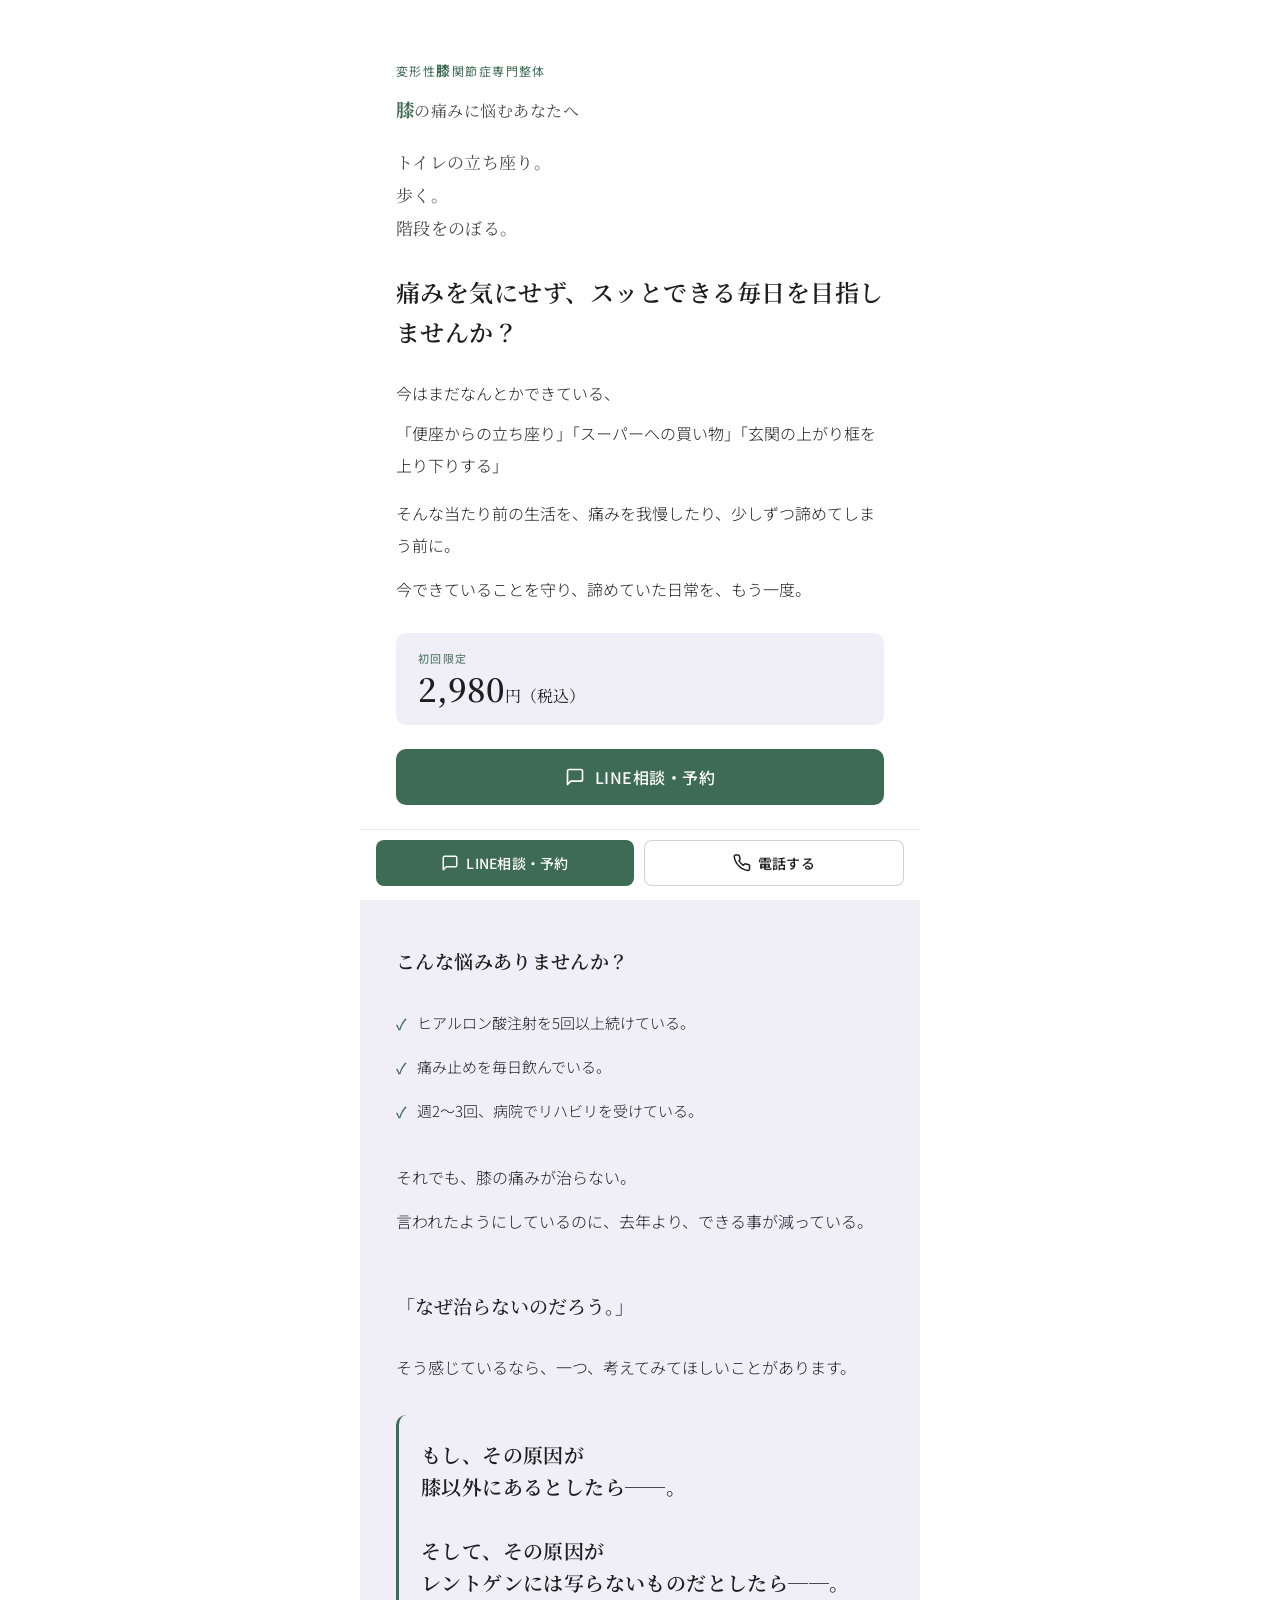
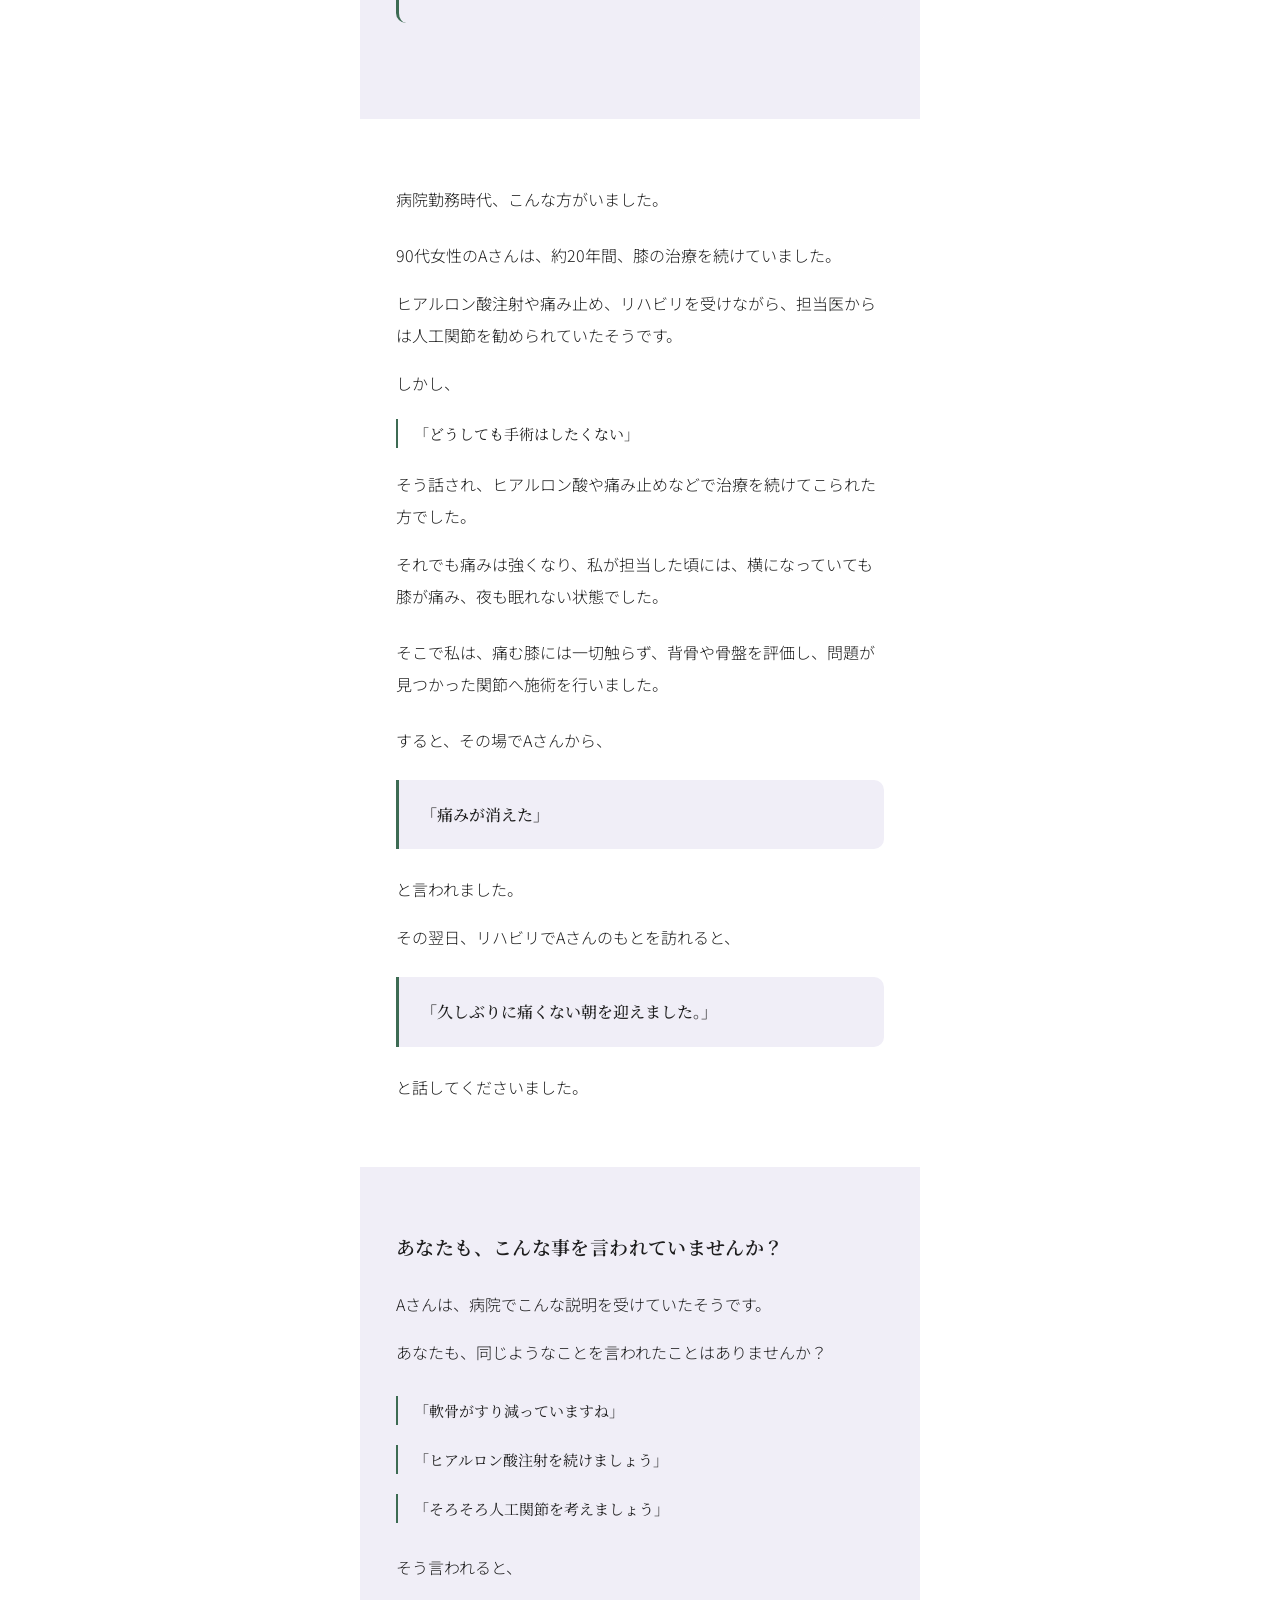
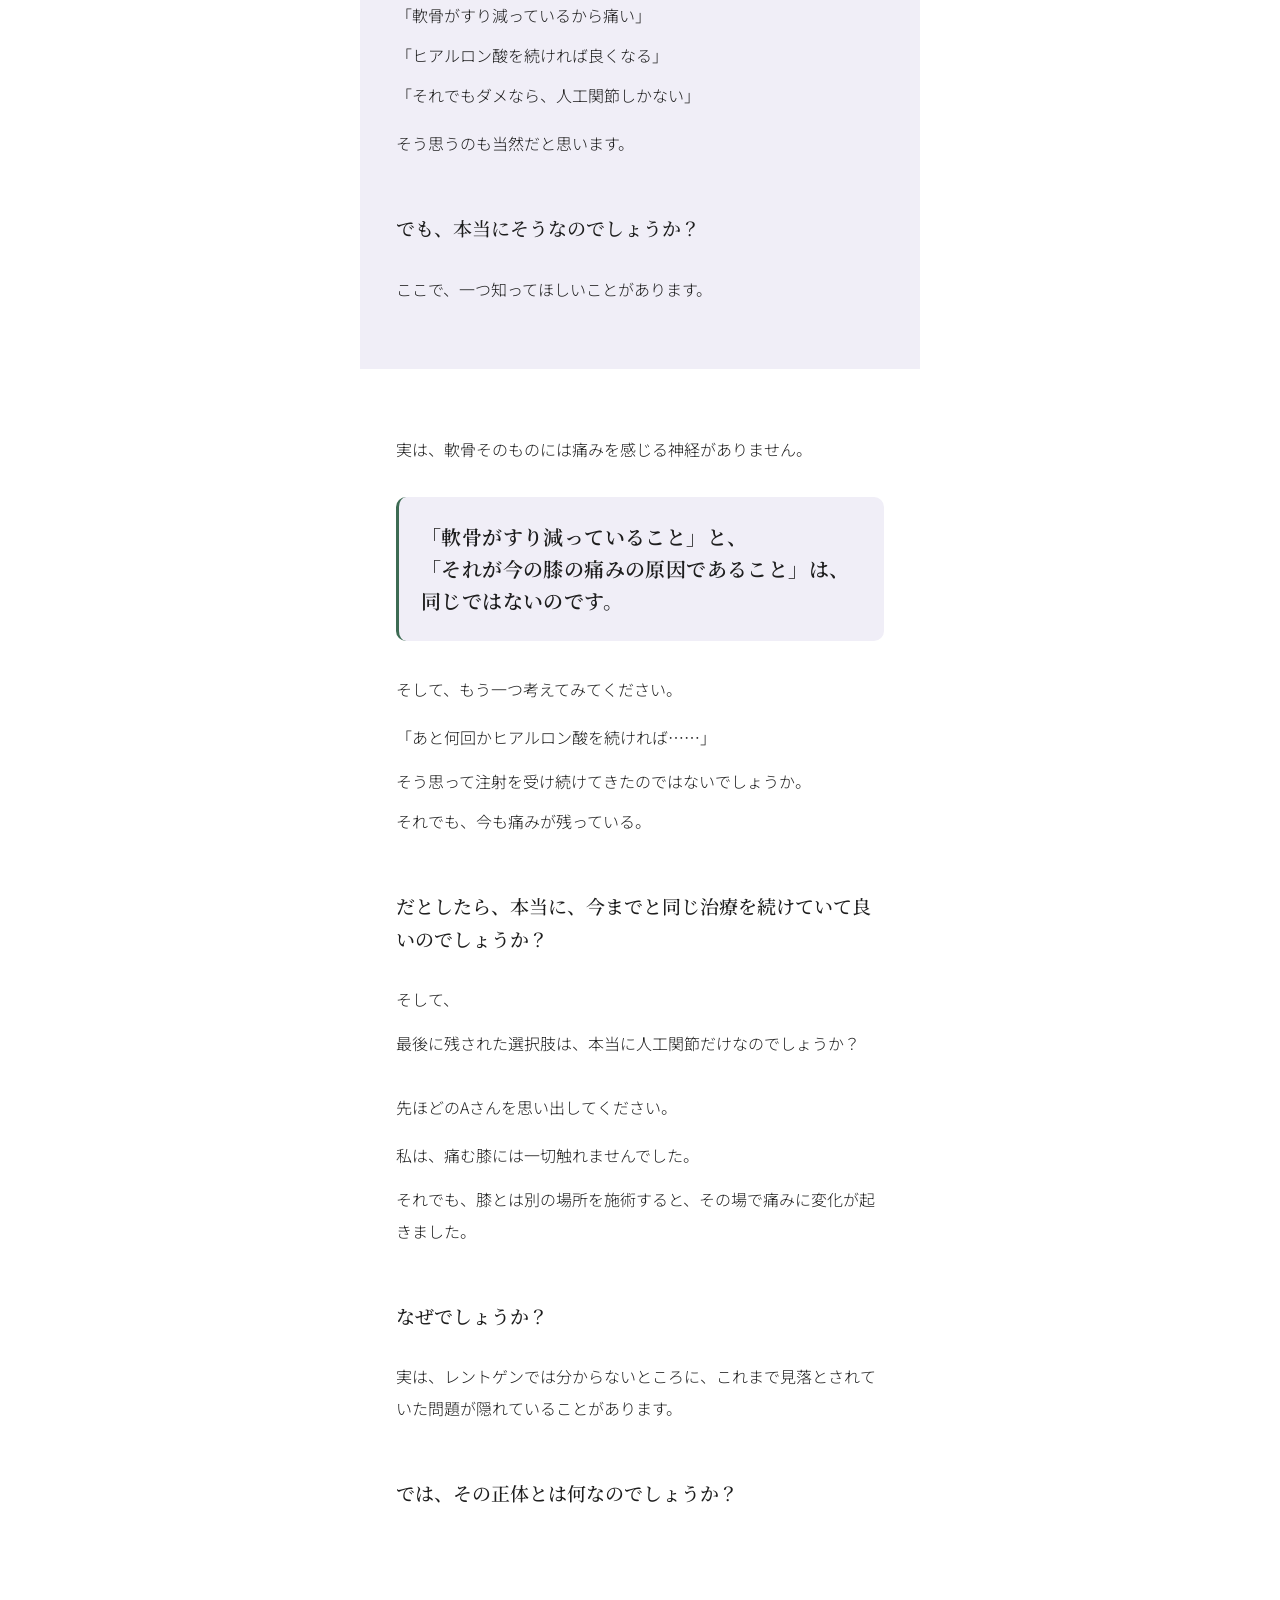
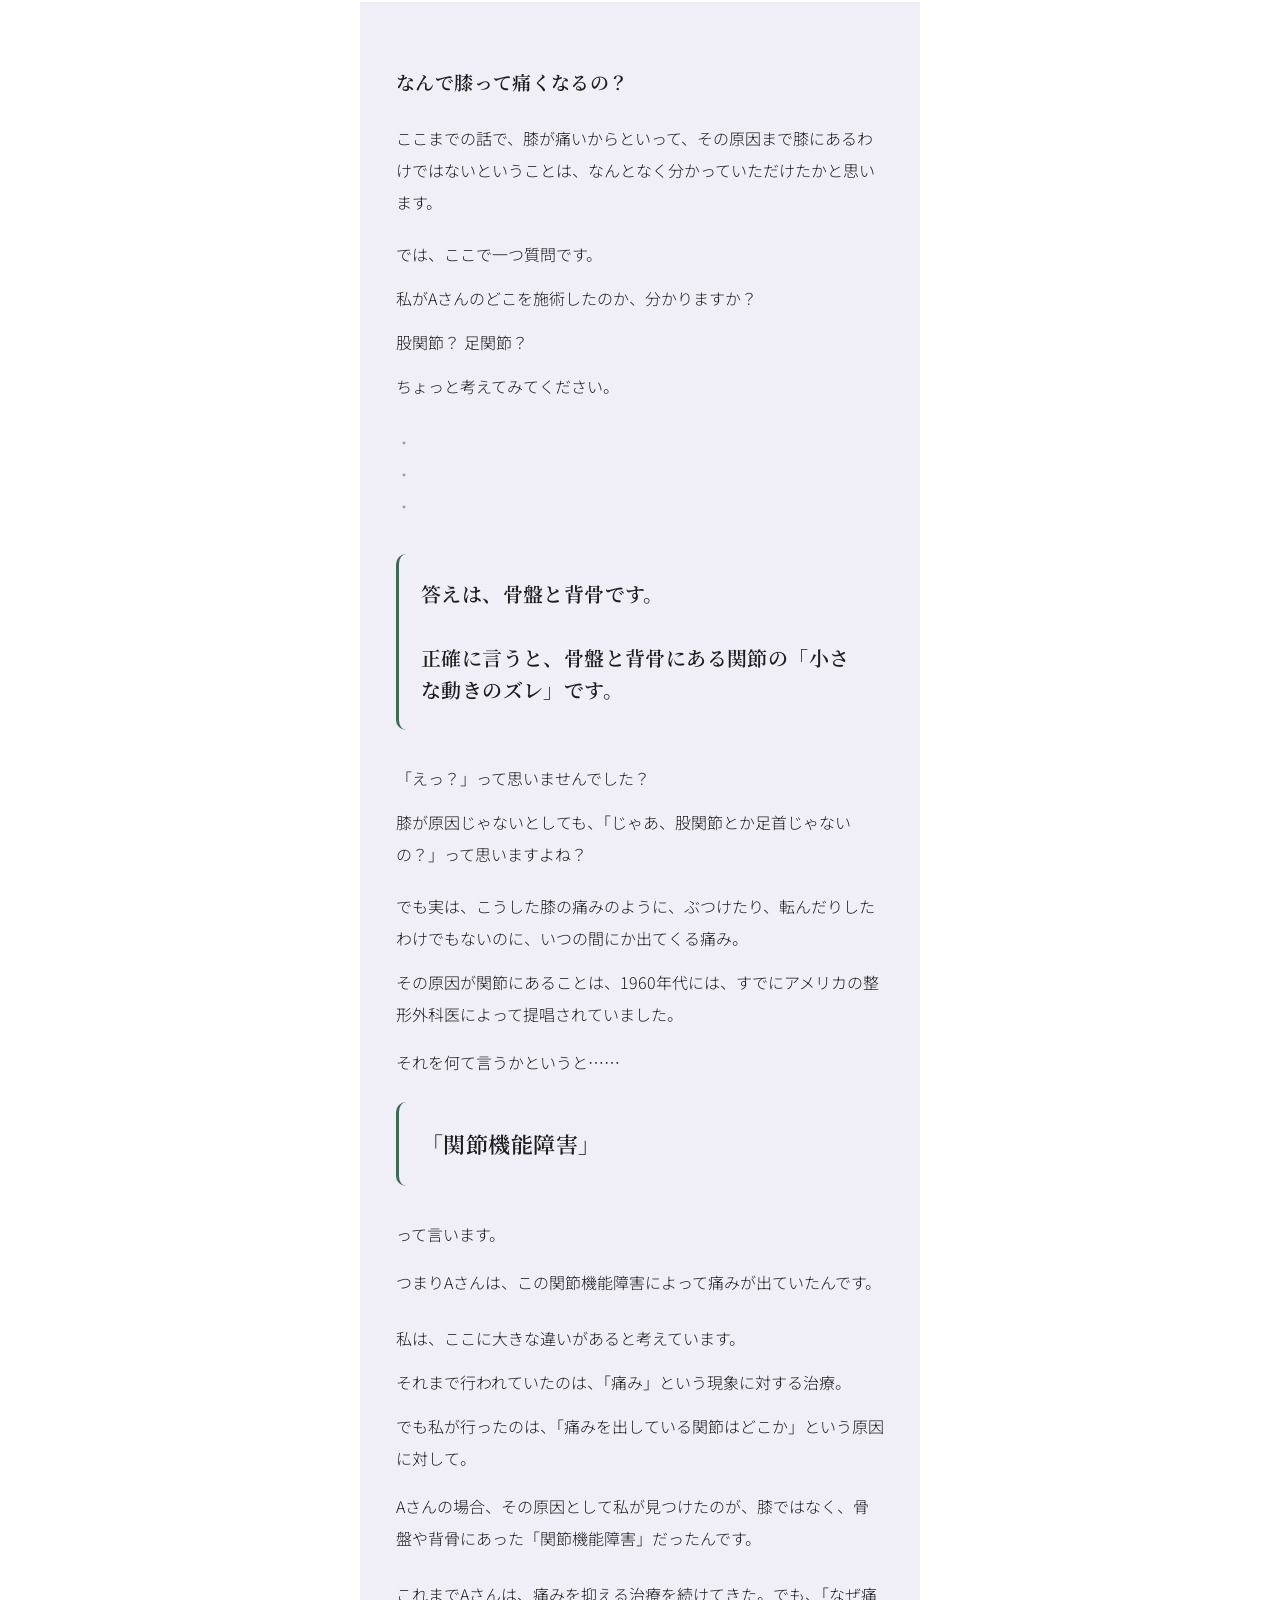
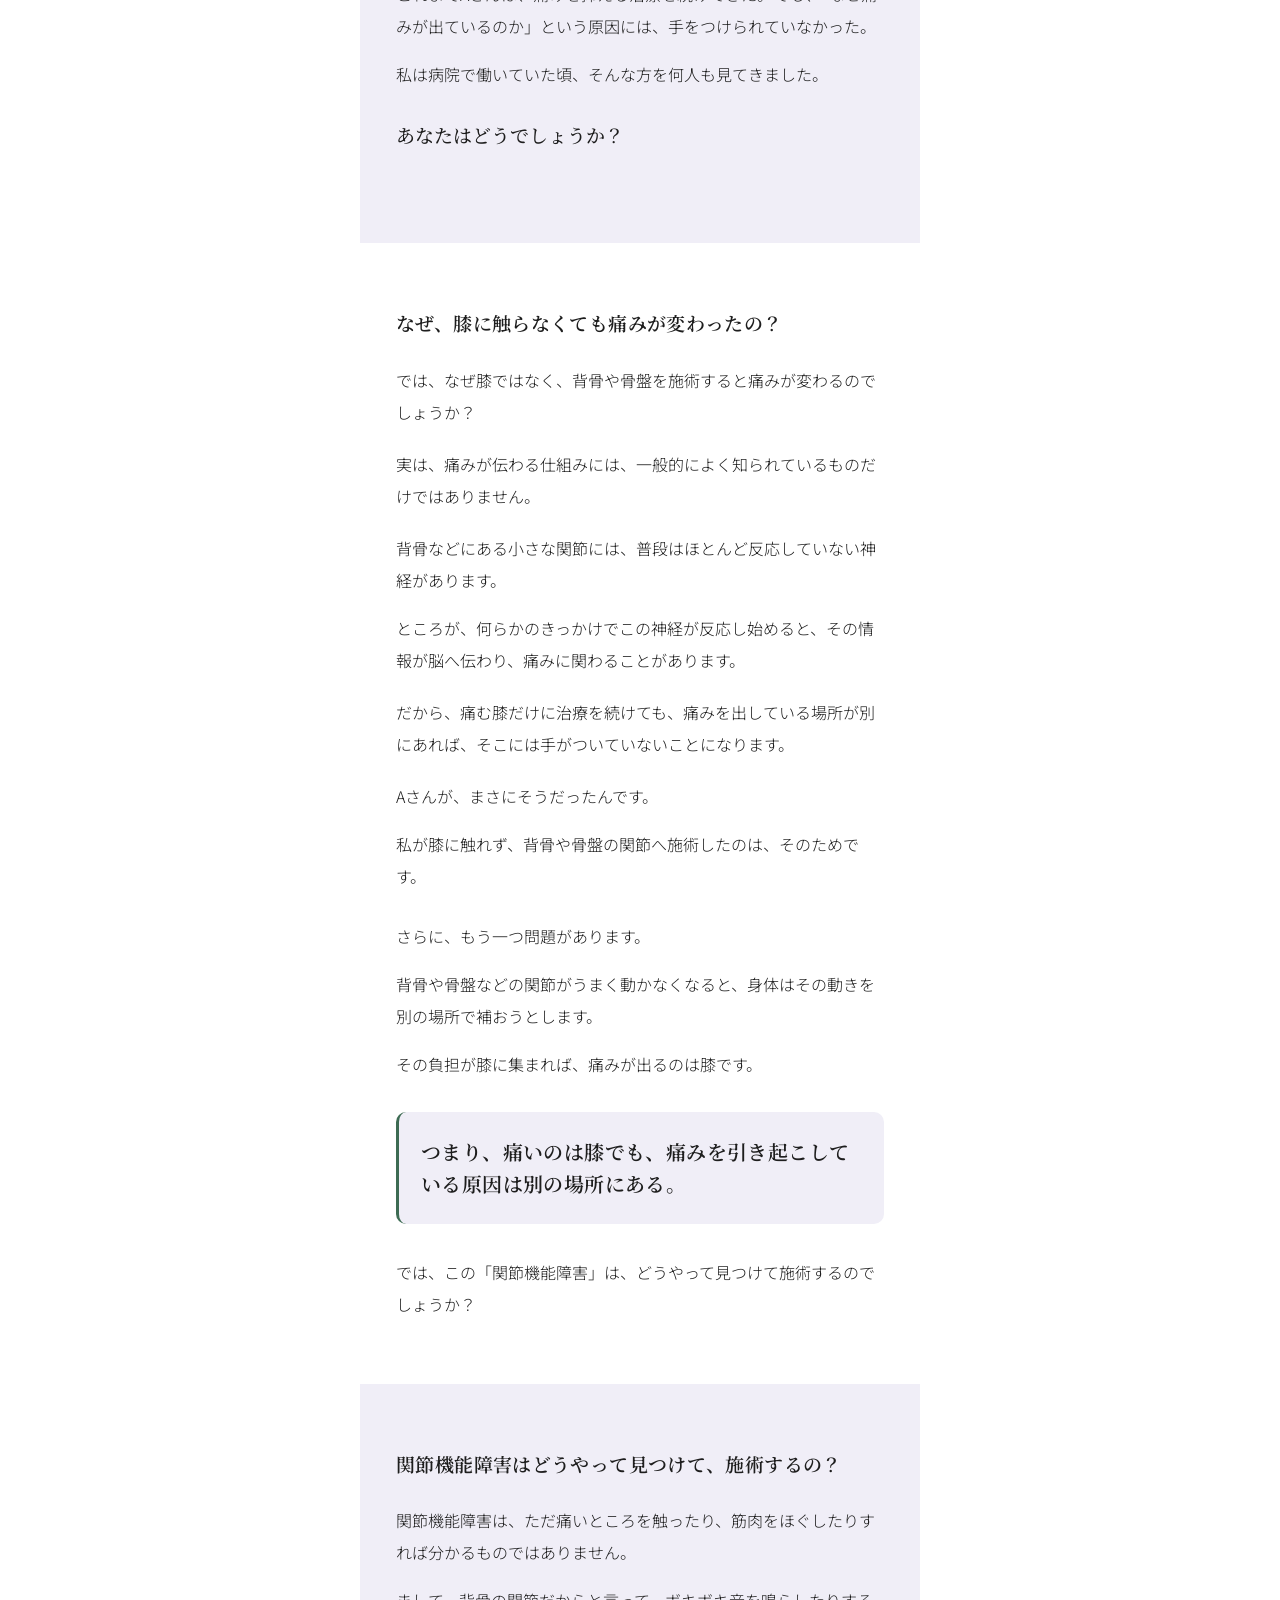
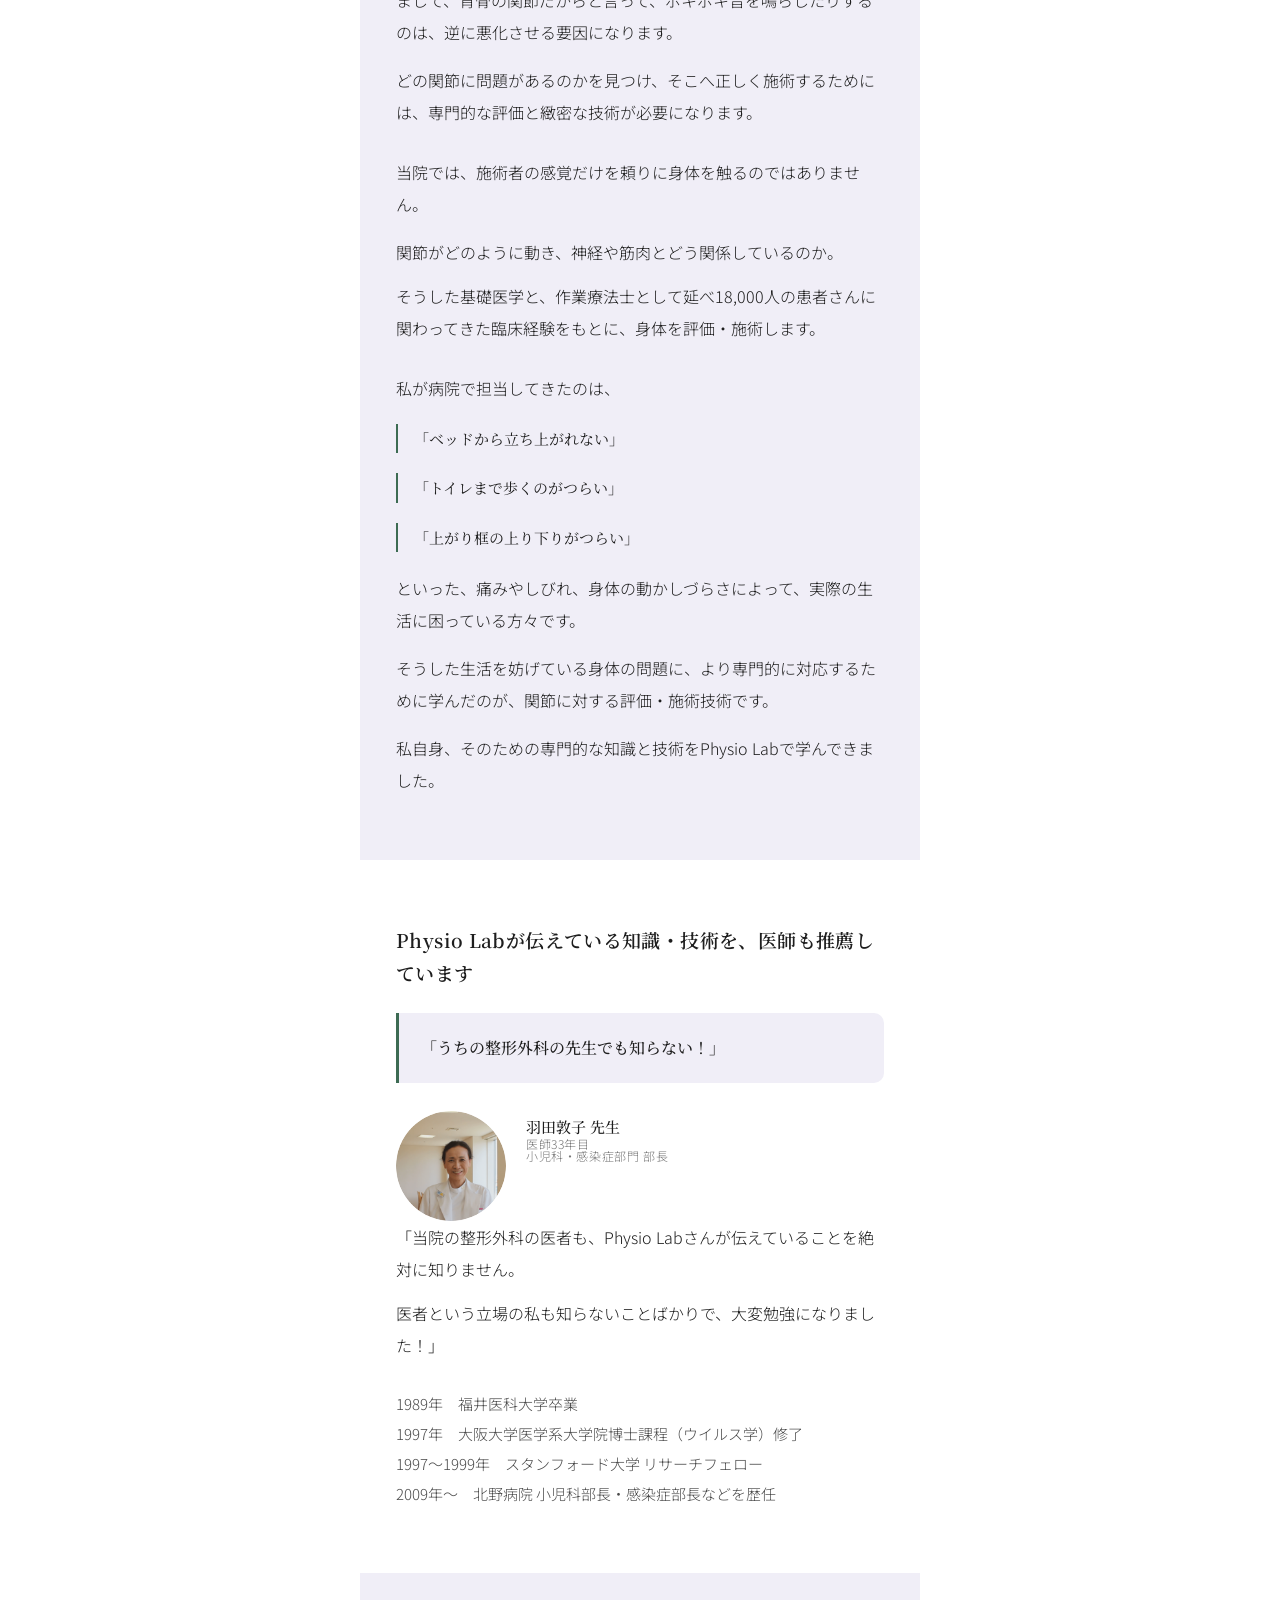
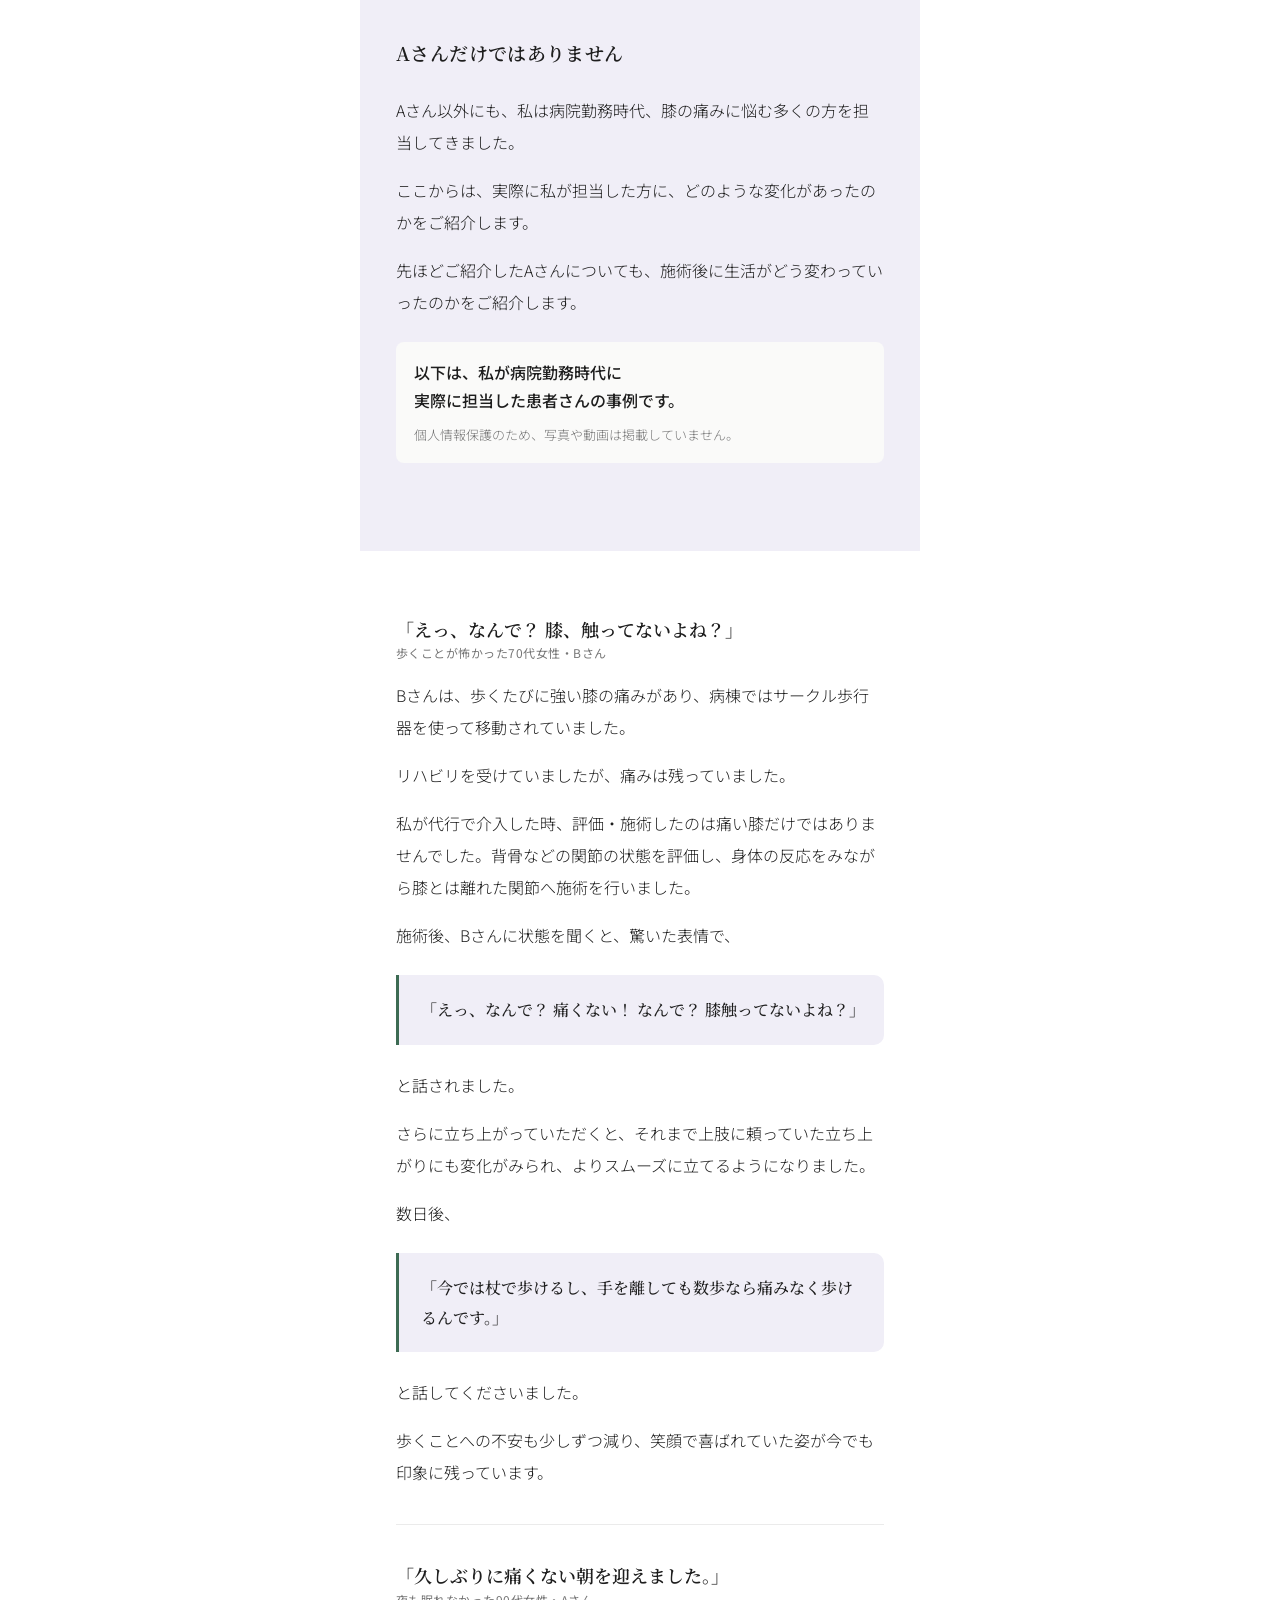
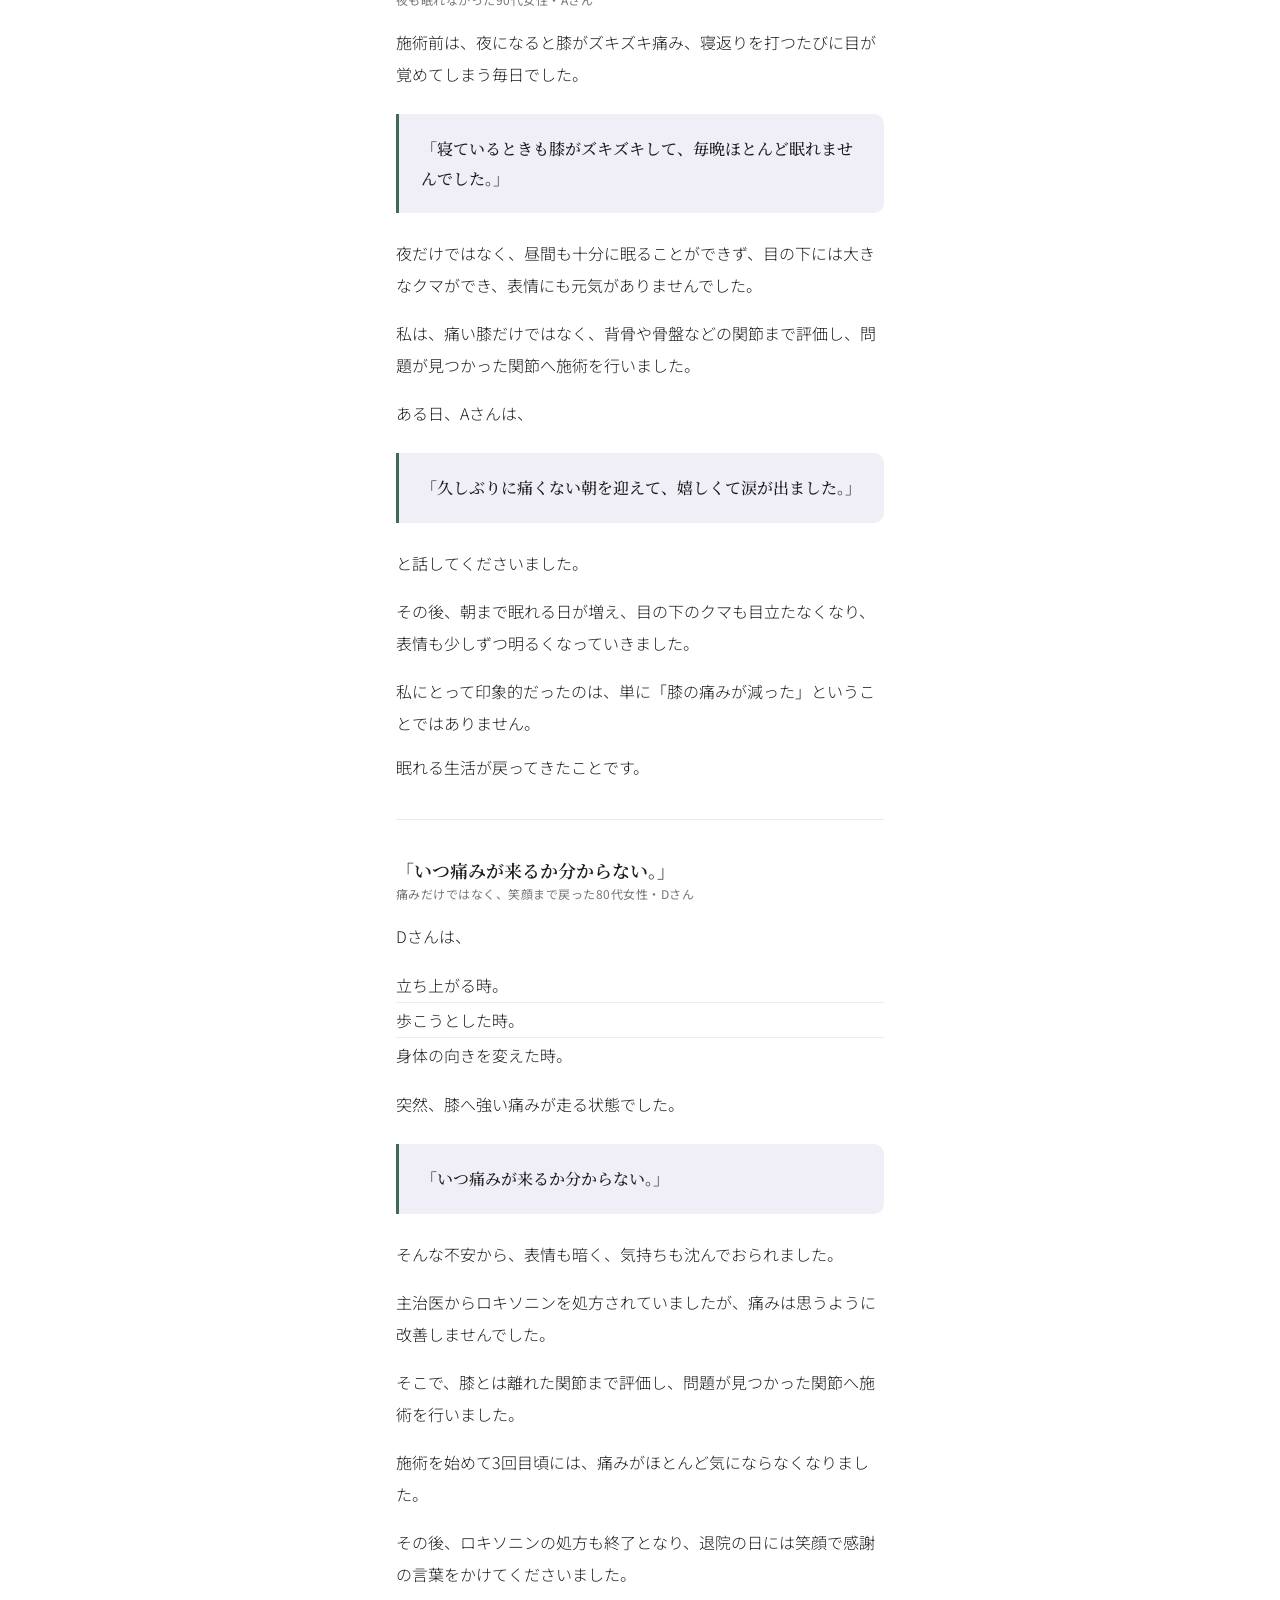
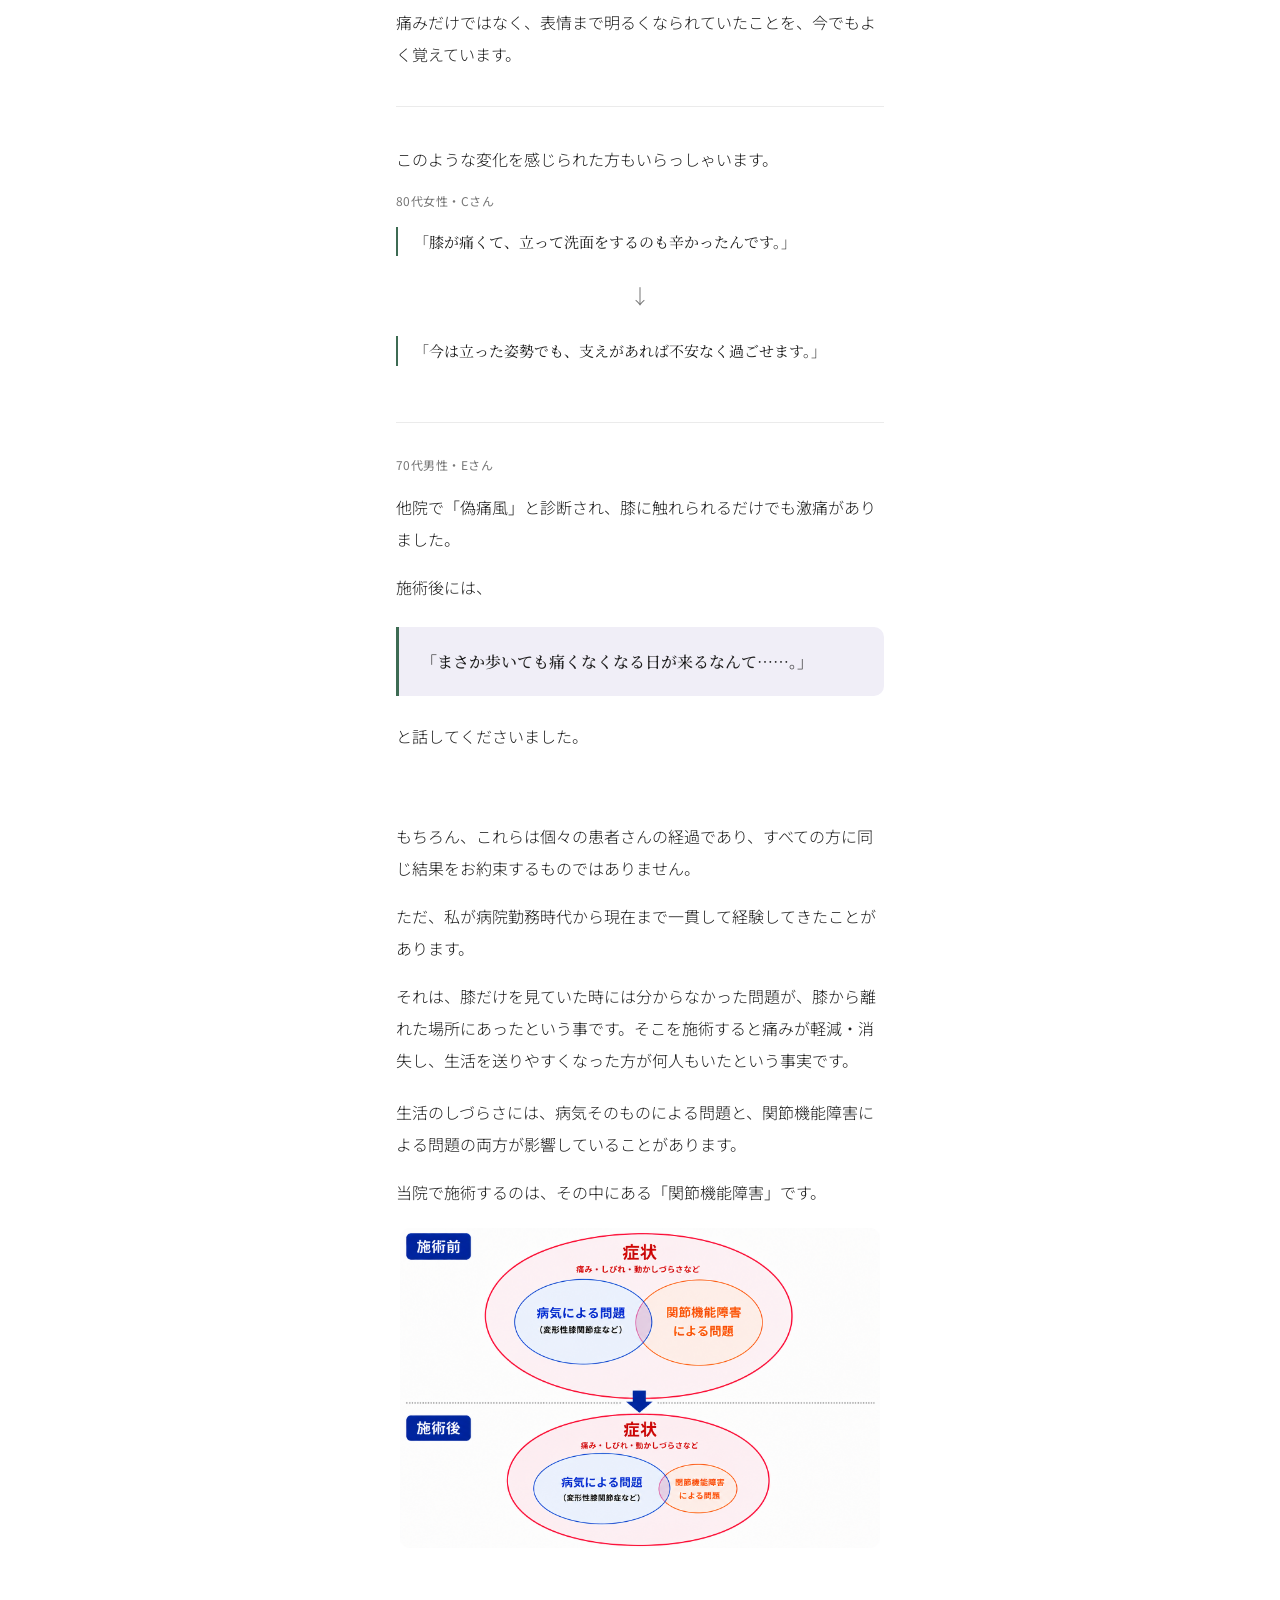
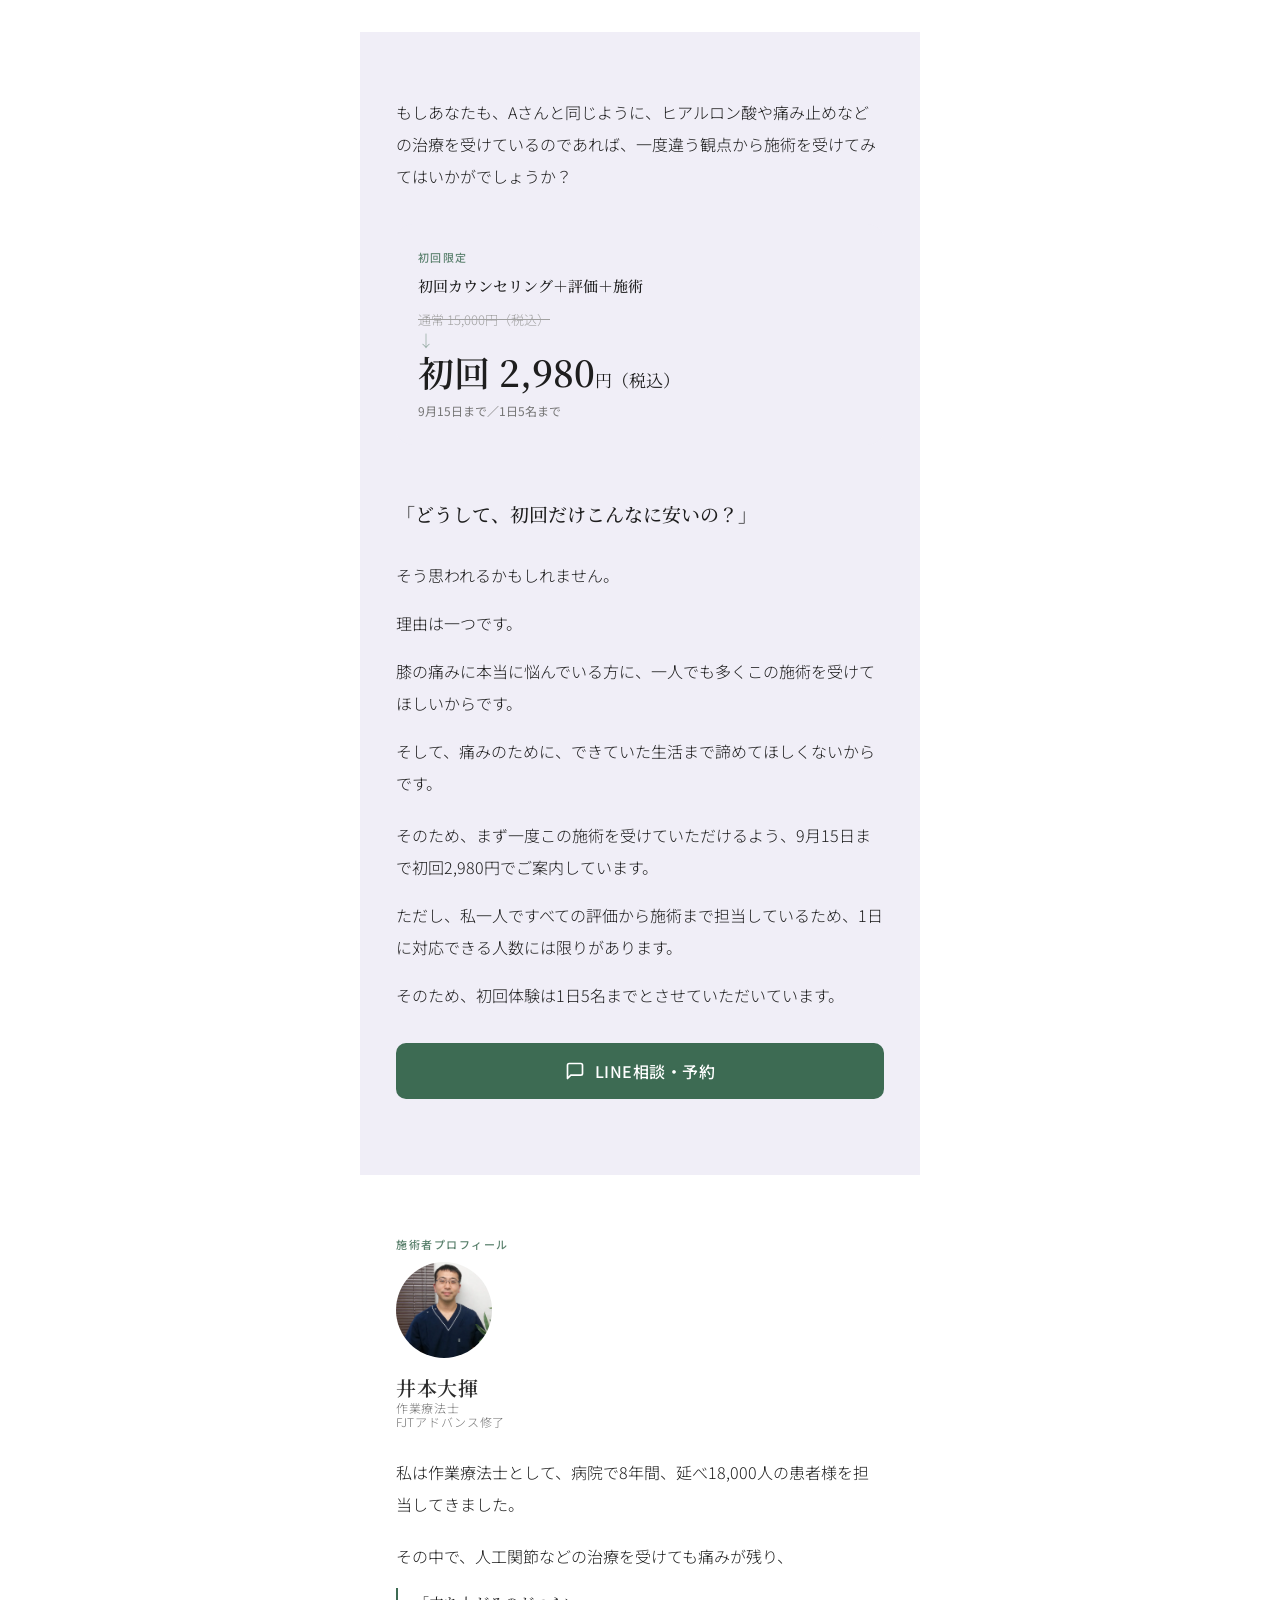
==== commit 16510c01: "Add files via upload" ====
--- a/index.html
+++ b/index.html
@@ -218,7 +218,7 @@
   <p class="body" style="margin-top:16px;">Aさんの場合、その原因として私が見つけたのが、膝ではなく、骨盤や背骨にあった「関節機能障害」だったんです。</p>
   <p class="body" style="margin-top:24px;">これまでAさんは、痛みを抑える治療を続けてきた。でも、「なぜ痛みが出ているのか」という原因には、手をつけられていなかった。</p>
   <p class="body" style="margin-top:16px;">私は病院で働いていた頃、そんな方を何人も見てきました。</p>
-  <p class="body" style="margin-top:20px;">あなたはどうでしょうか？</p>
+  <p class="q" style="margin-top:28px;">あなたはどうでしょうか？</p>
 </section>
 
 <!-- 第3/8 -->
@@ -293,7 +293,10 @@
   <p class="body">Aさん以外にも、私は病院勤務時代、膝の痛みに悩む多くの方を担当してきました。</p>
   <p class="body" style="margin-top:16px;">ここからは、実際に私が担当した方に、どのような変化があったのかをご紹介します。</p>
   <p class="body" style="margin-top:16px;">先ほどご紹介したAさんについても、施術後に生活がどう変わっていったのかをご紹介します。</p>
-  <p class="vb-note" style="margin-top:24px;">※以下は、私が病院勤務時代に実際に担当した患者さんの事例です。個人情報保護のため、写真や動画は掲載していません。</p>
+  <div class="case-note-wrap">
+    <p class="case-note-main">以下は、私が病院勤務時代に<br>実際に担当した患者さんの事例です。</p>
+    <p class="case-note-sub">個人情報保護のため、写真や動画は掲載していません。</p>
+  </div>
 </section>
 
 <section class="sec s-white">
--- a/style.css
+++ b/style.css
@@ -173,11 +173,11 @@
 /* 問いかけ：本文より一段強く、前後に余白 */
 .q{
   font-family:var(--serif);
-  font-size:17px;
+  font-size:19px;
   font-weight:500;
   line-height:1.75;
   color:var(--tx);
-  margin:36px 0 28px;
+  margin:52px 0 28px;
 }
 
 /* Reveal：さらに一段強い */
@@ -526,3 +526,20 @@
 
 /* ── キーワード強調（膝） ── */
 .kw{color:var(--green);font-weight:700;font-size:1.15em;}
+
+/* ── 患者事例前：2階層注記 ── */
+.case-note-main{
+  font-size:16px;font-weight:500;
+  line-height:1.8;color:var(--tx);
+  margin-bottom:8px;
+}
+.case-note-sub{
+  font-size:13px;font-weight:300;
+  color:var(--txs);line-height:1.8;
+}
+.case-note-wrap{
+  padding:16px 18px;
+  background:var(--off);
+  border-radius:8px;
+  margin:24px 0;
+}
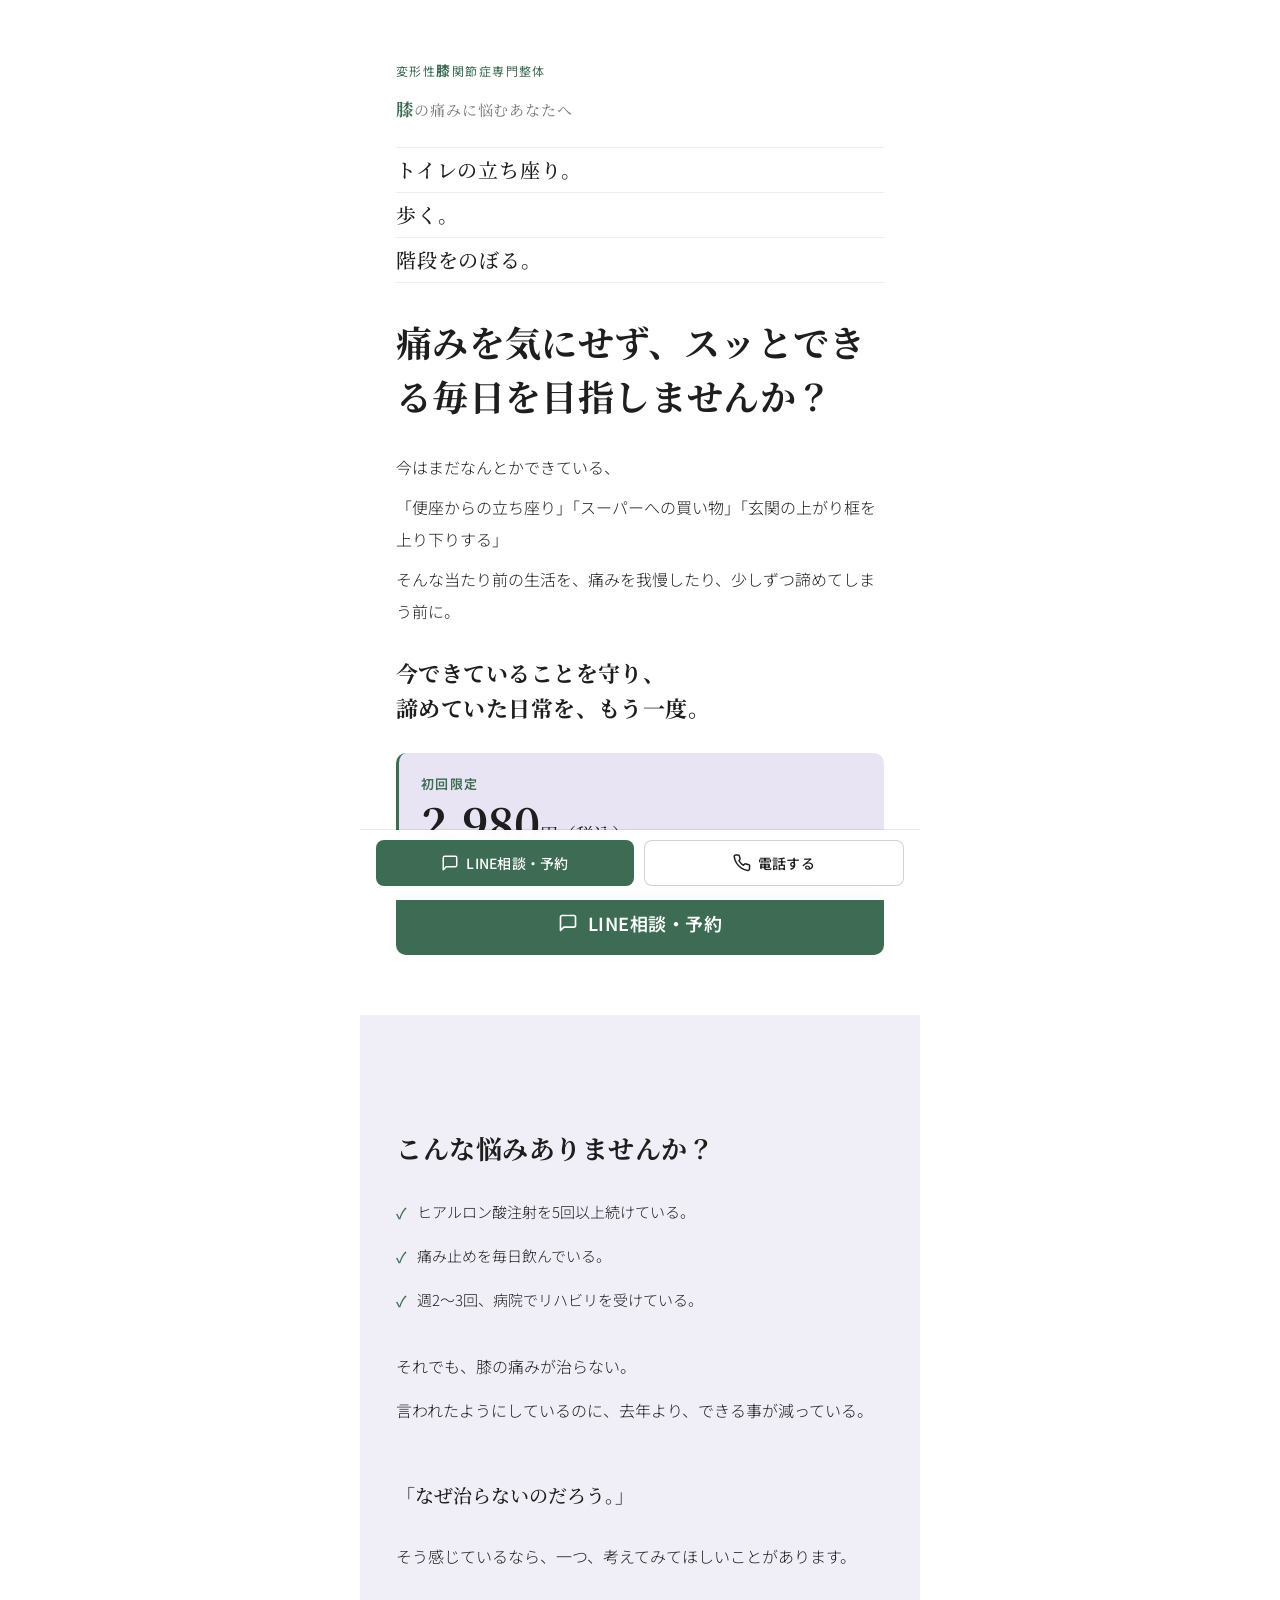
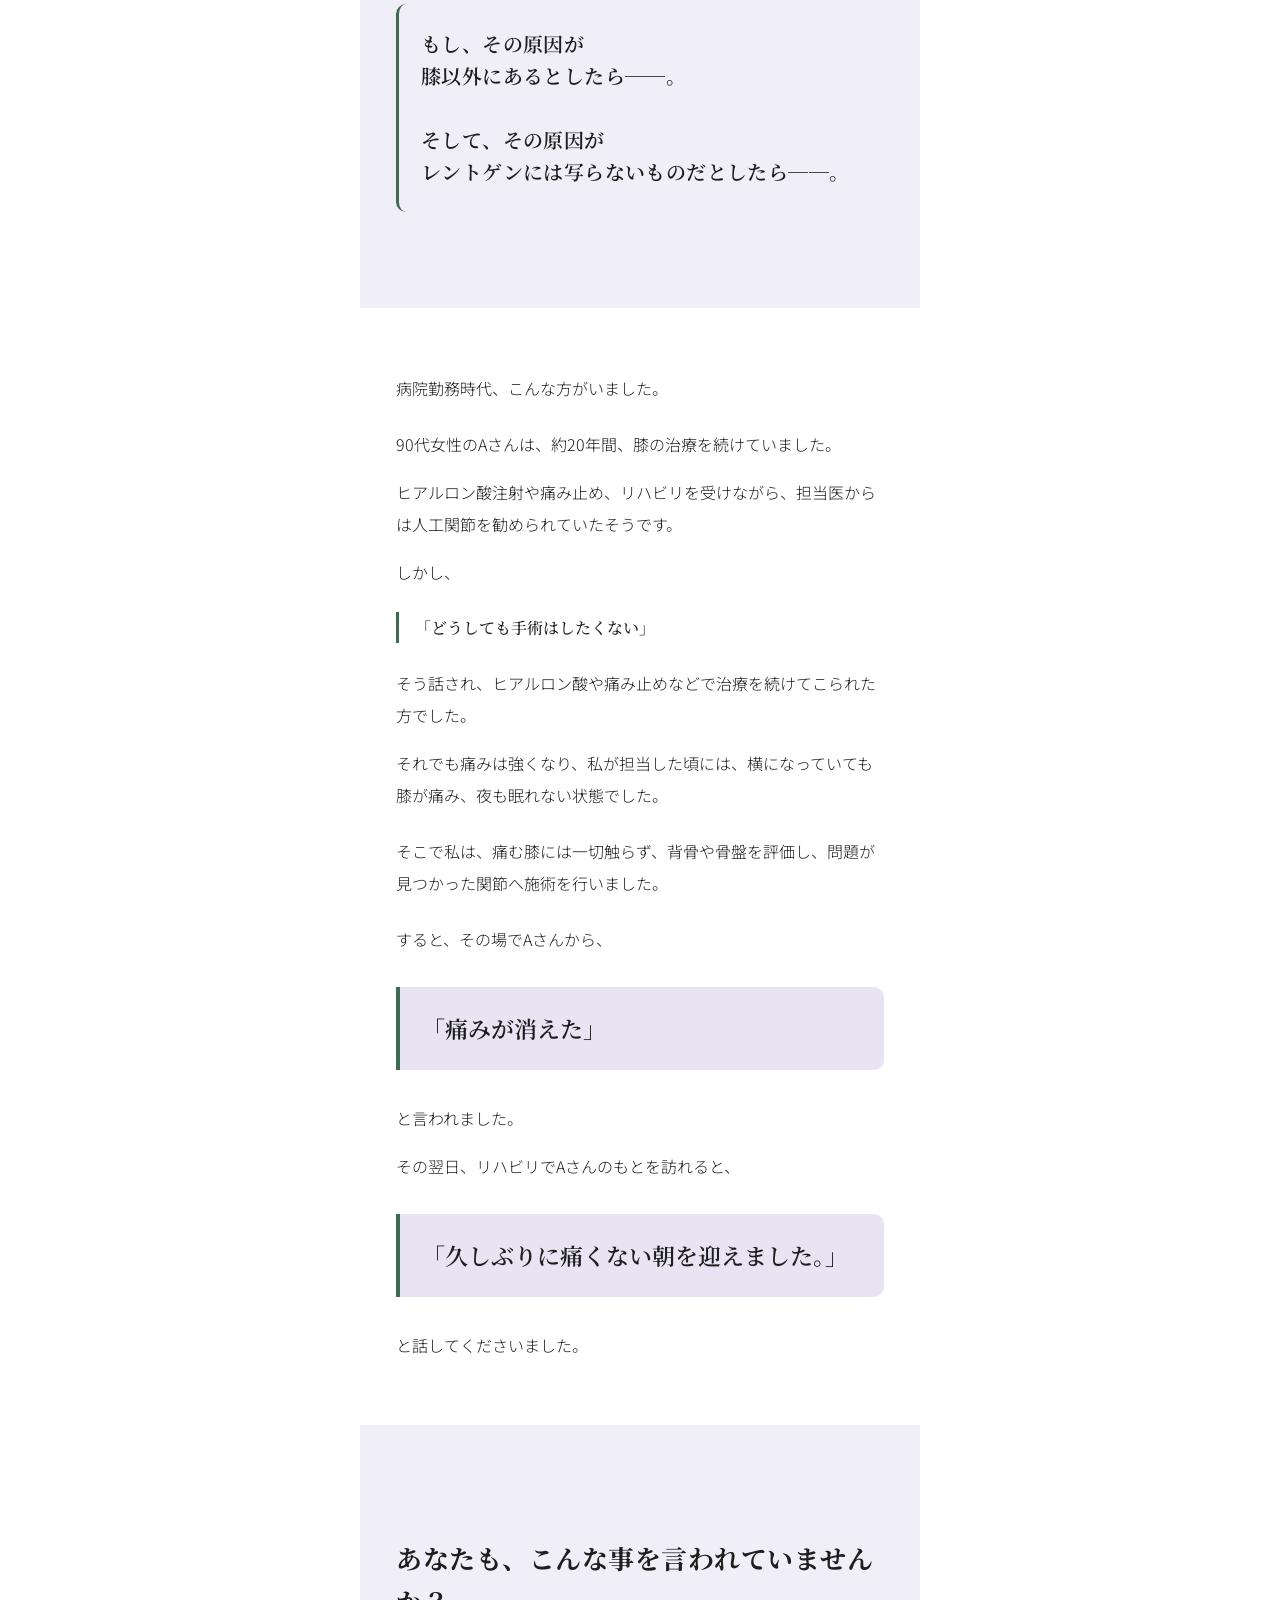
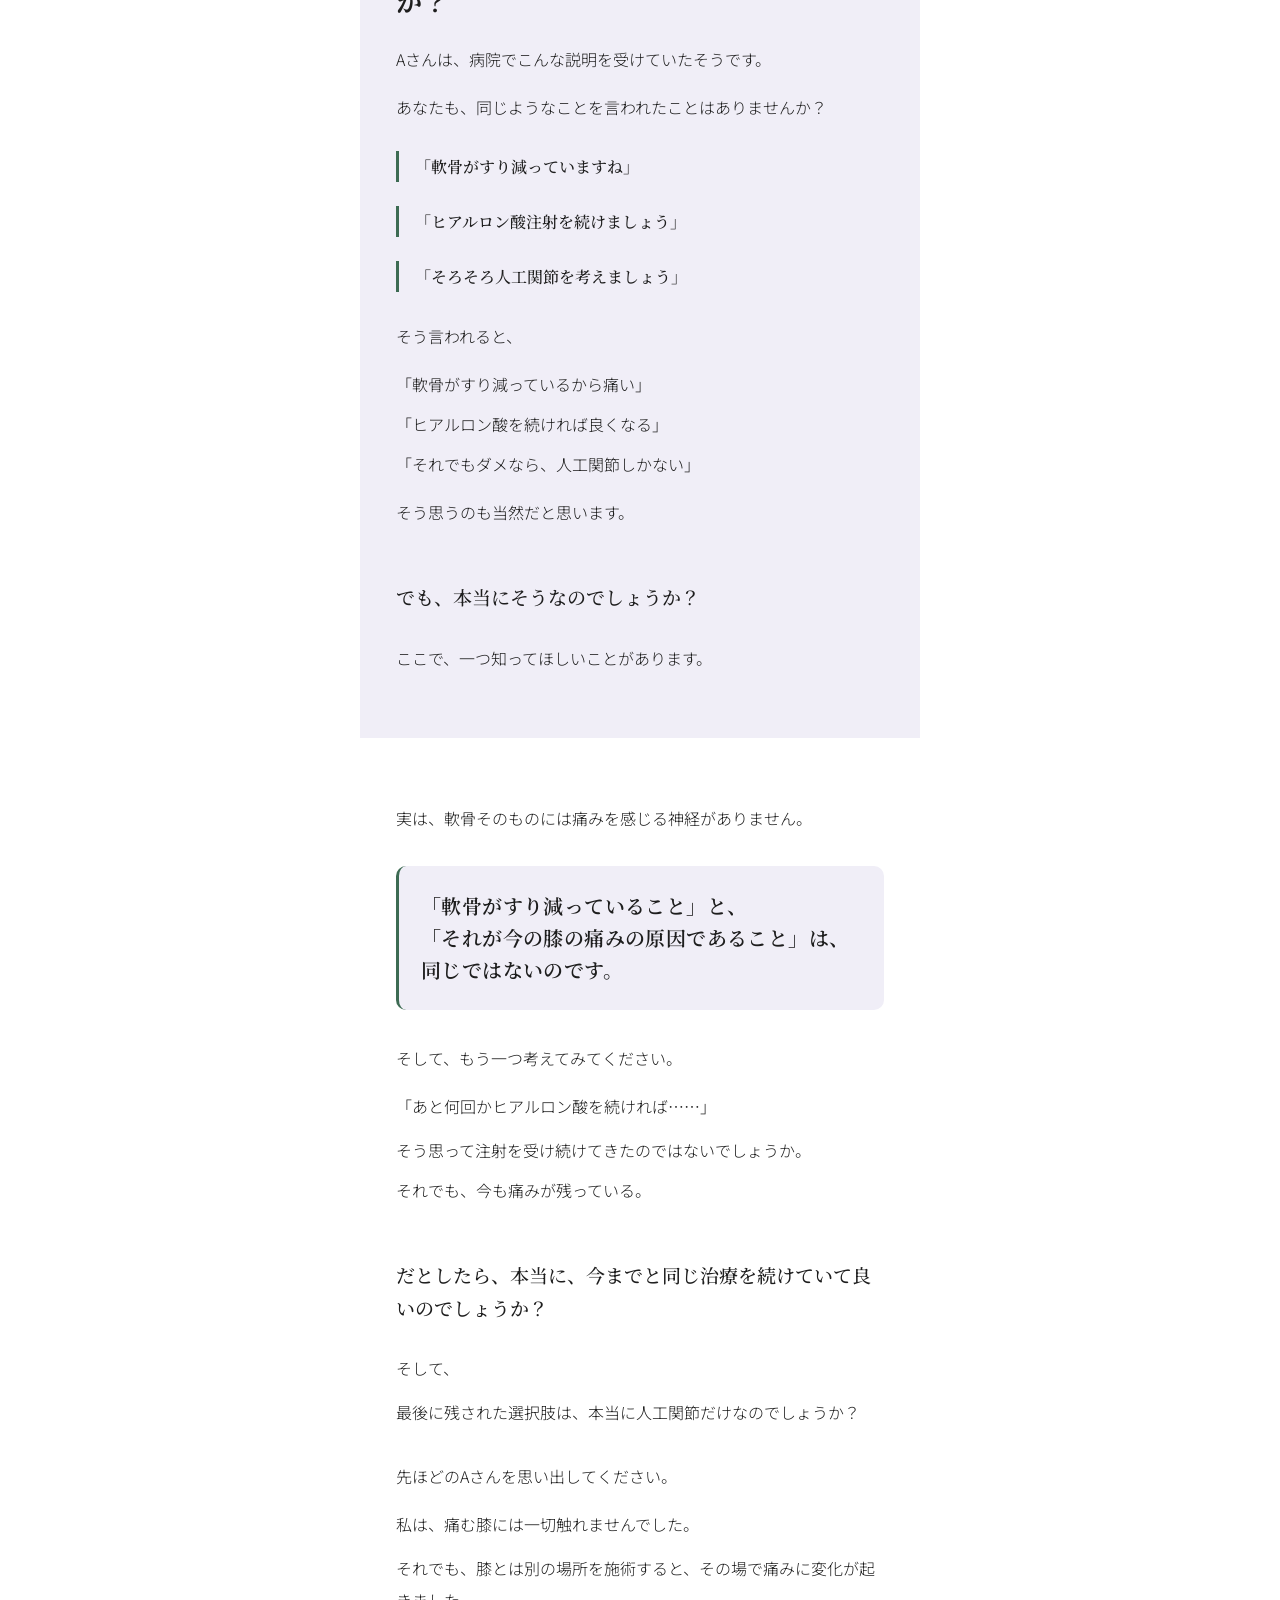
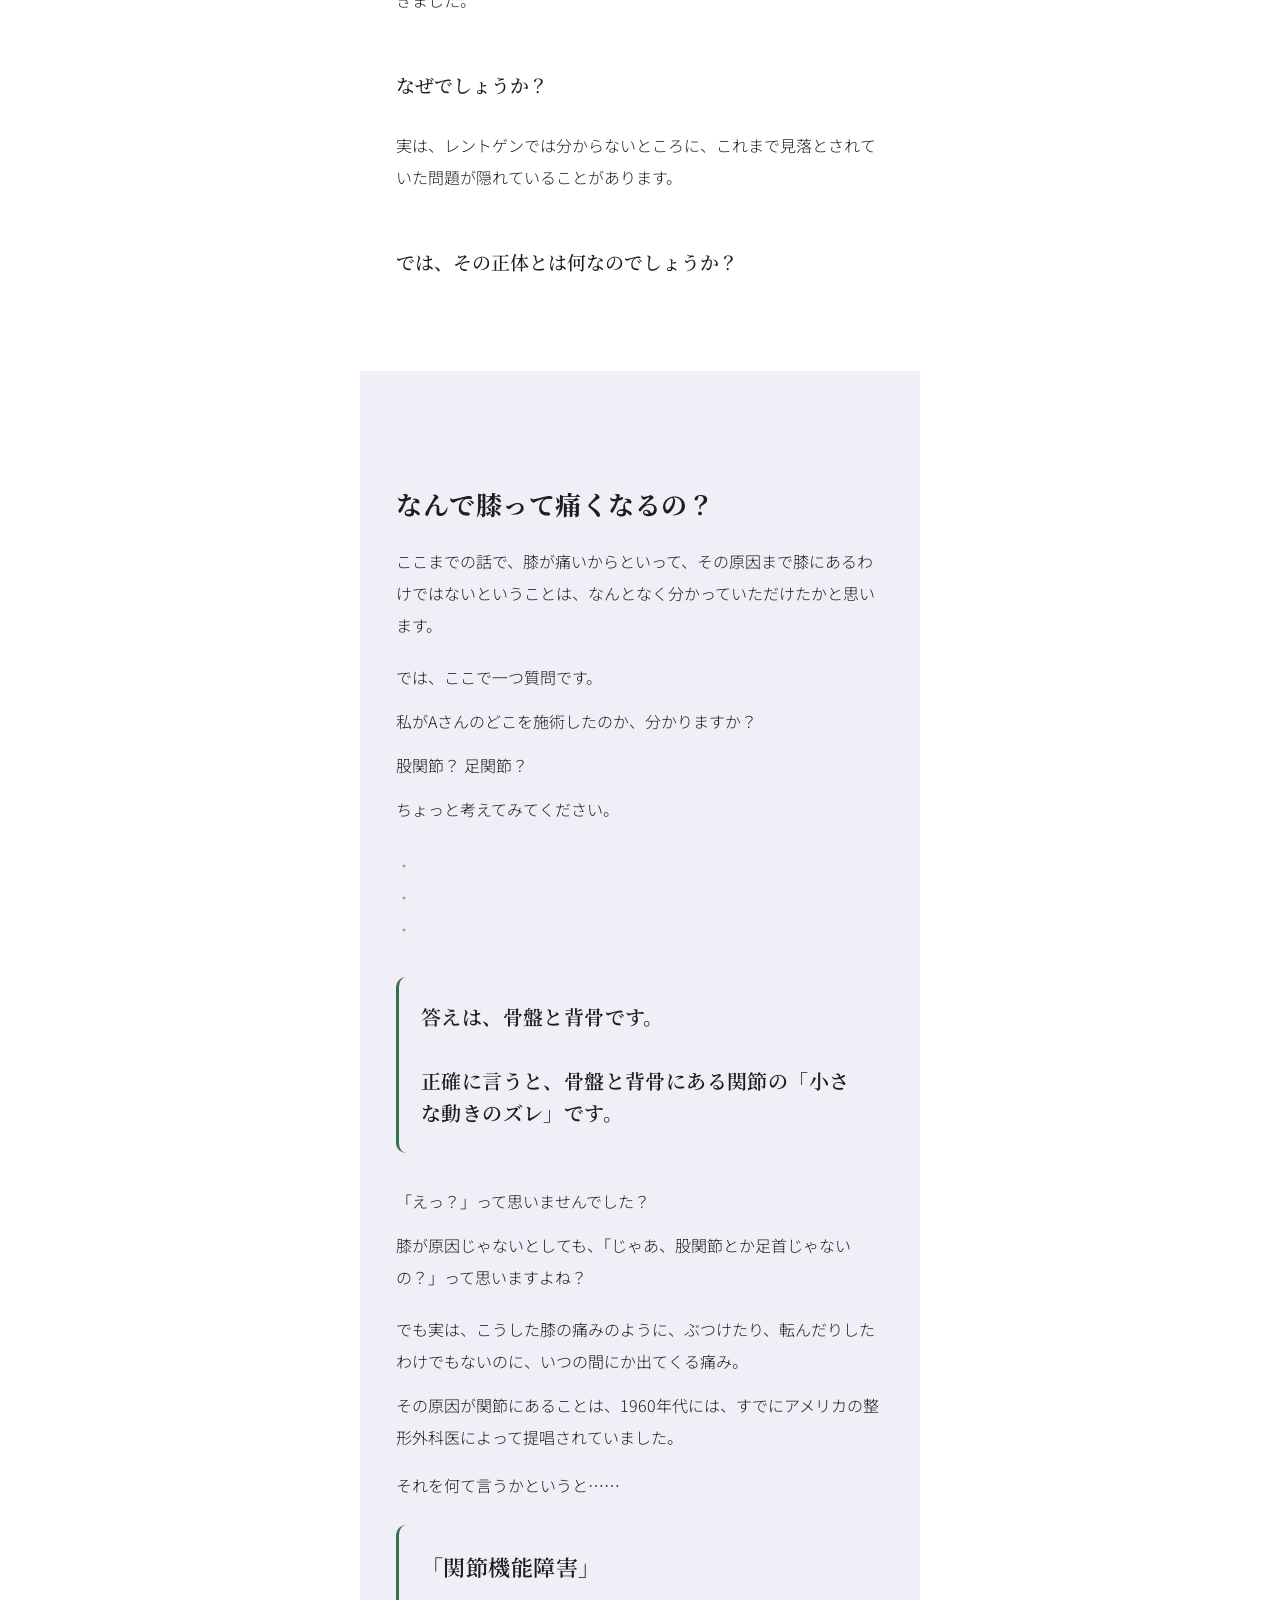
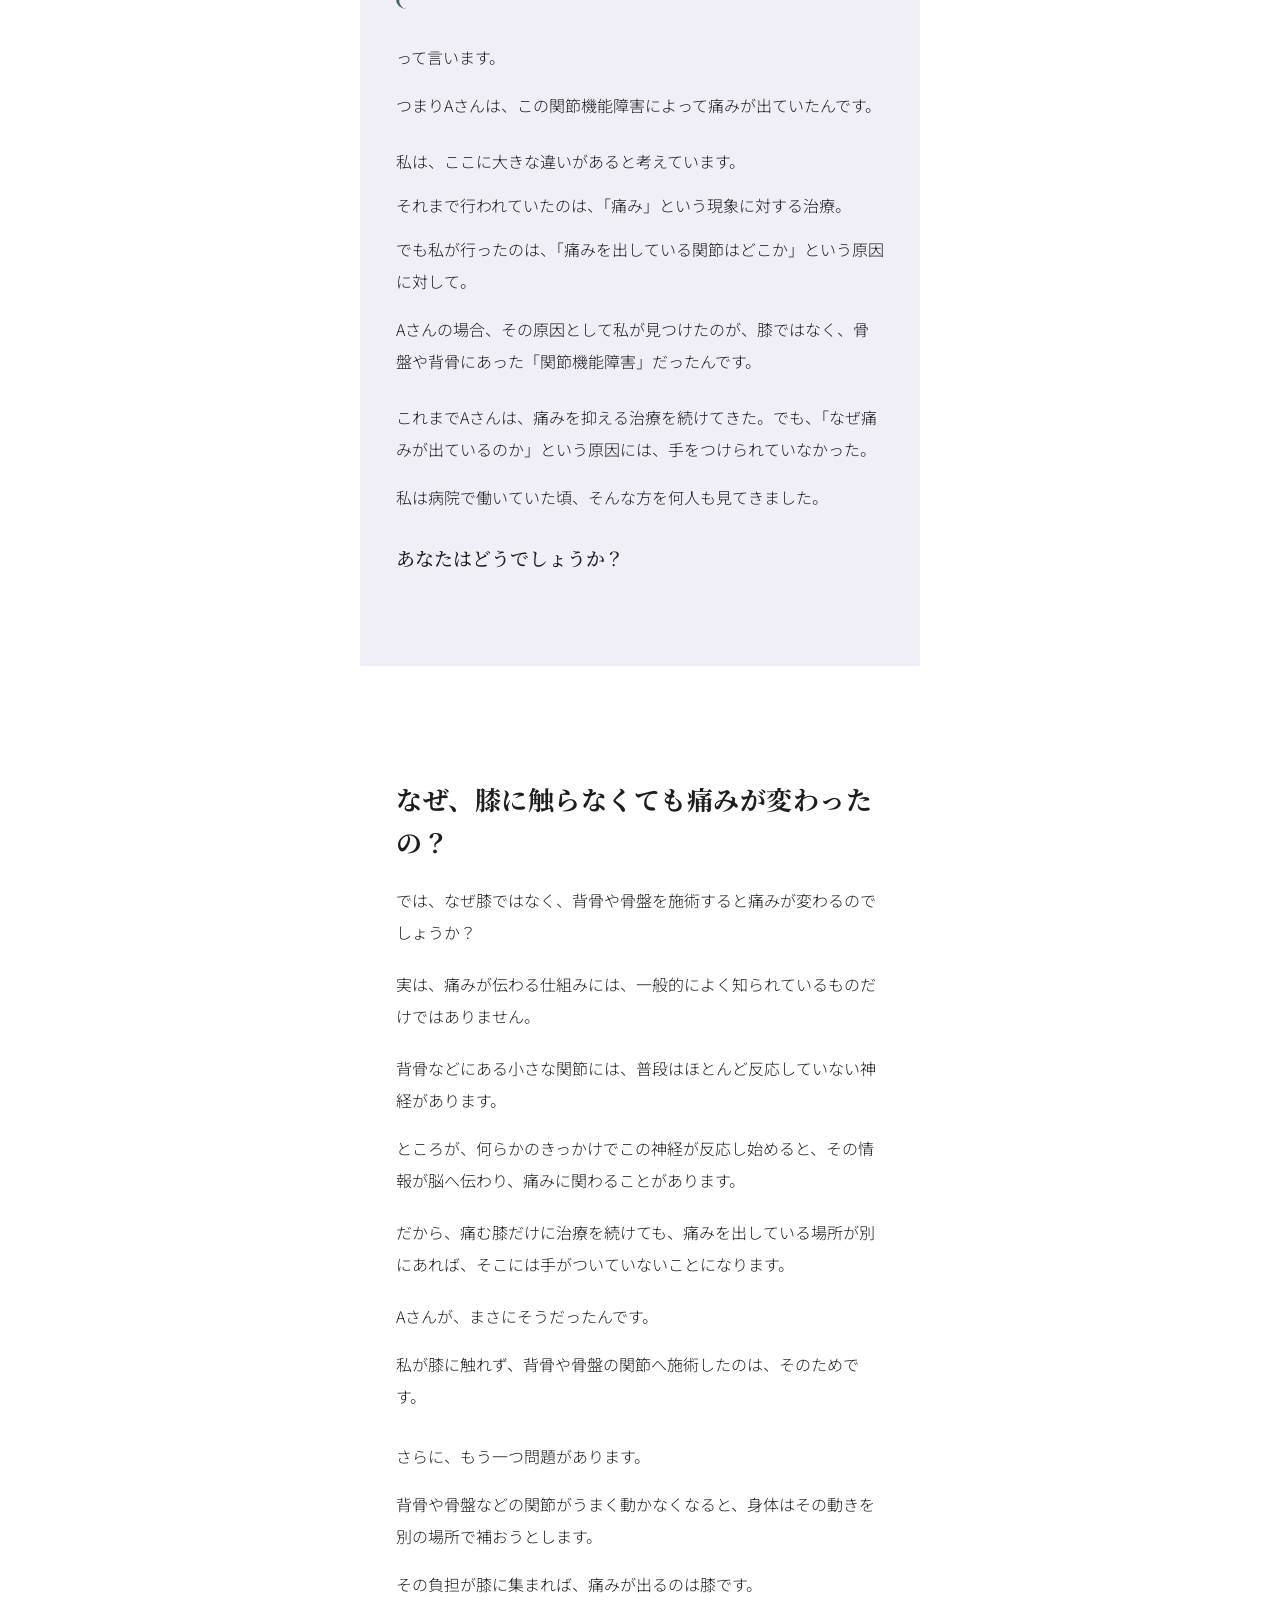
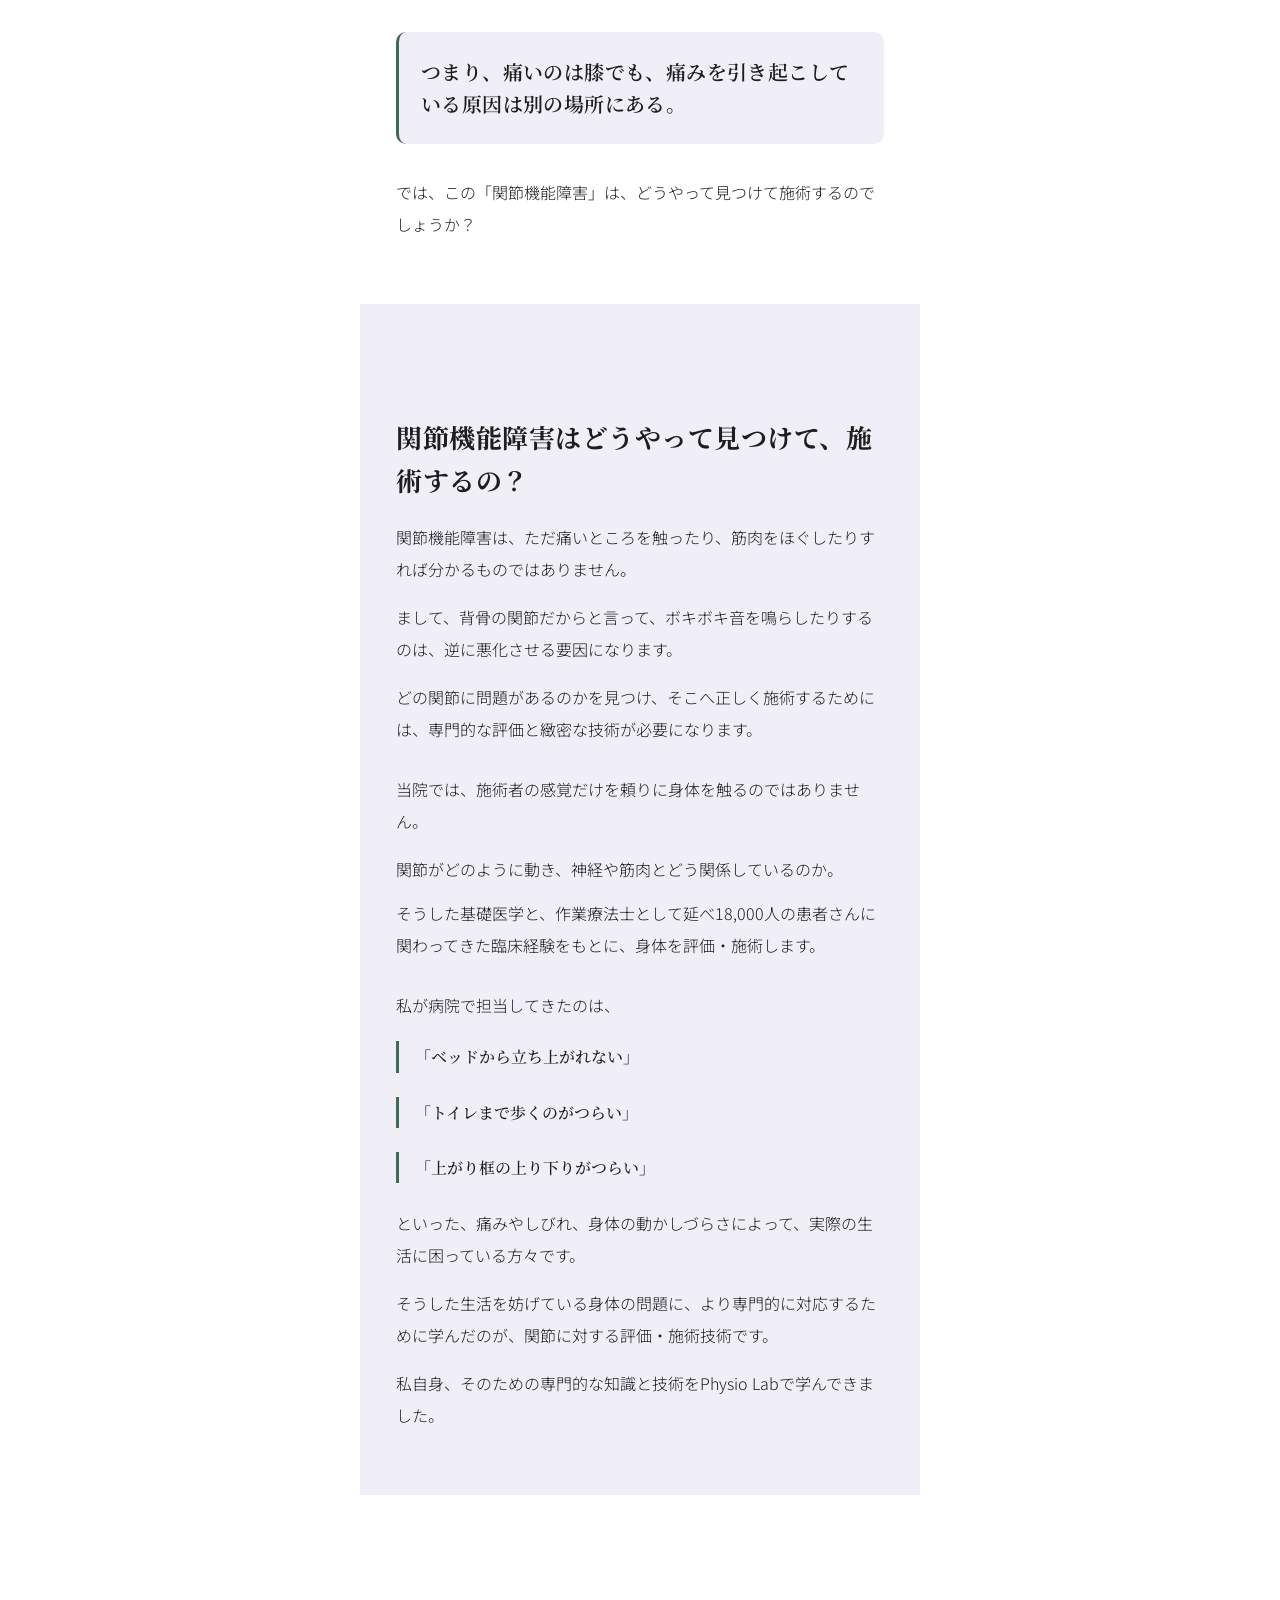
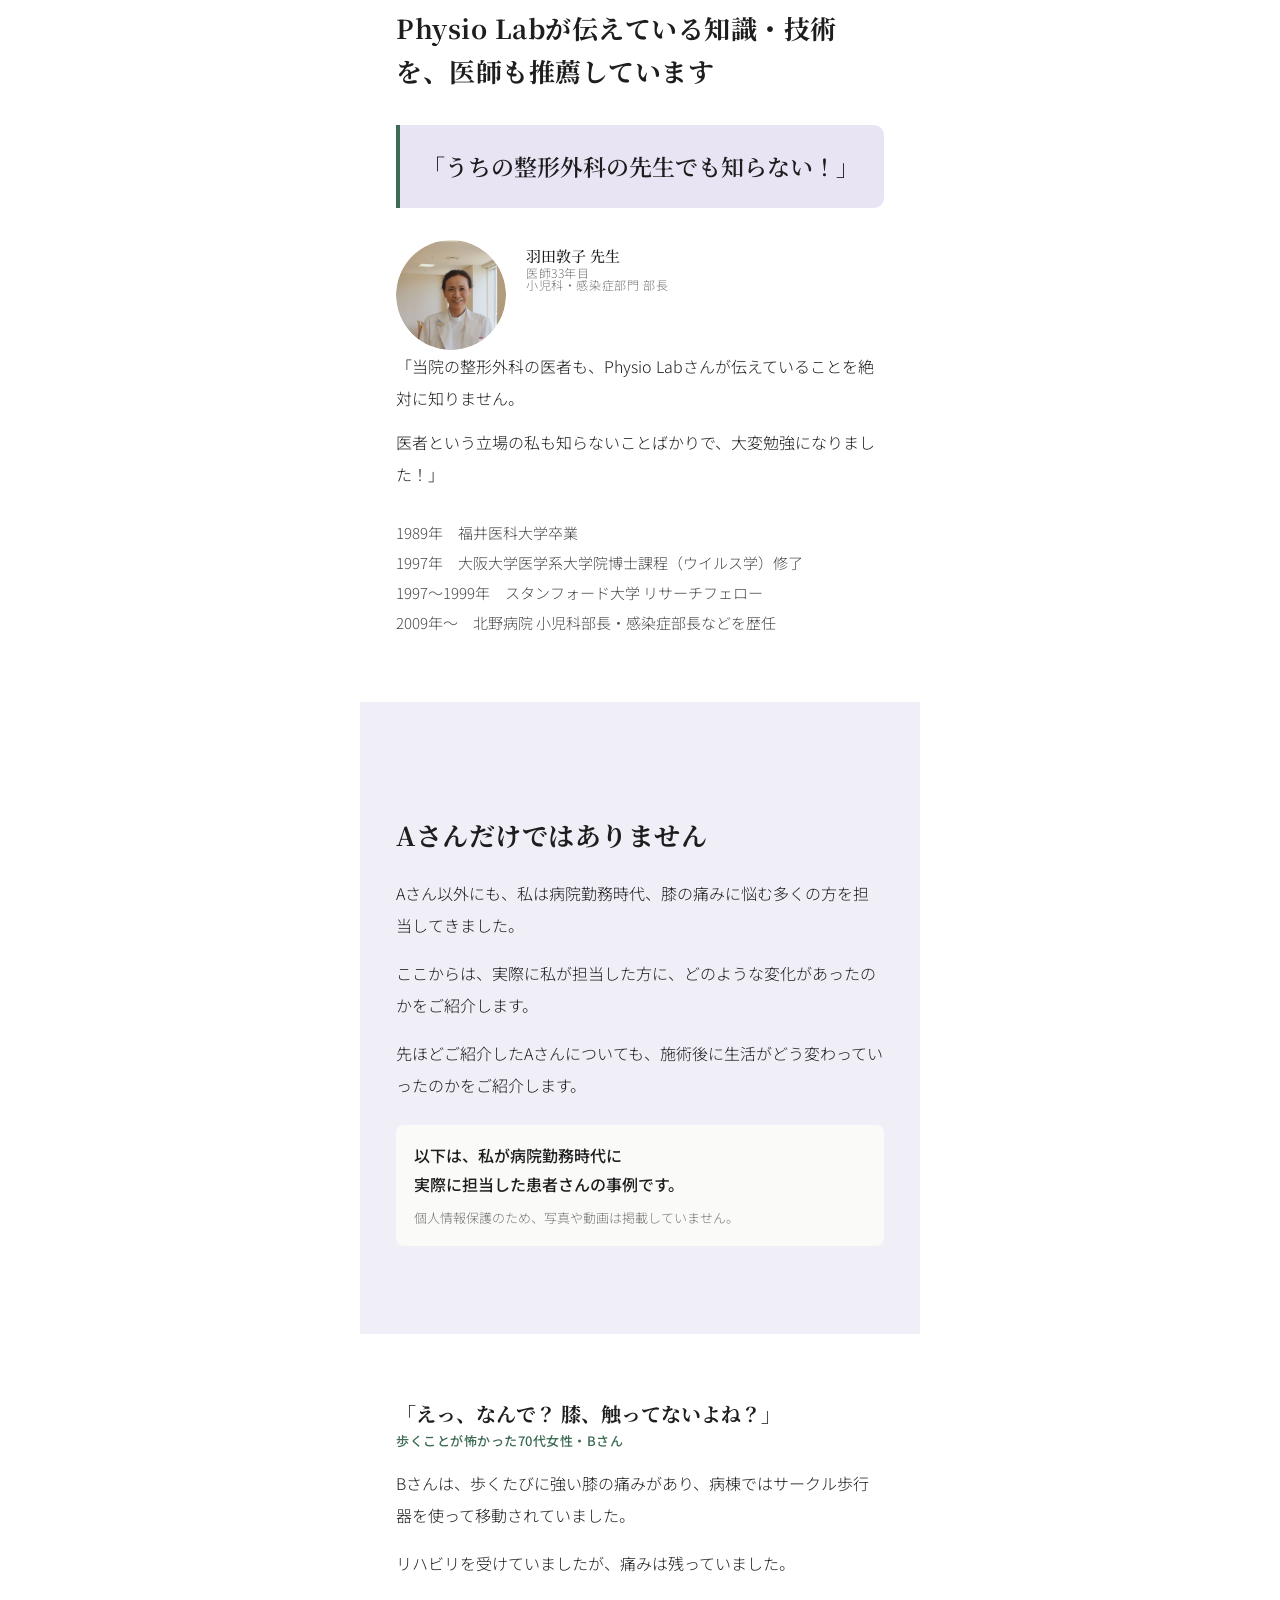
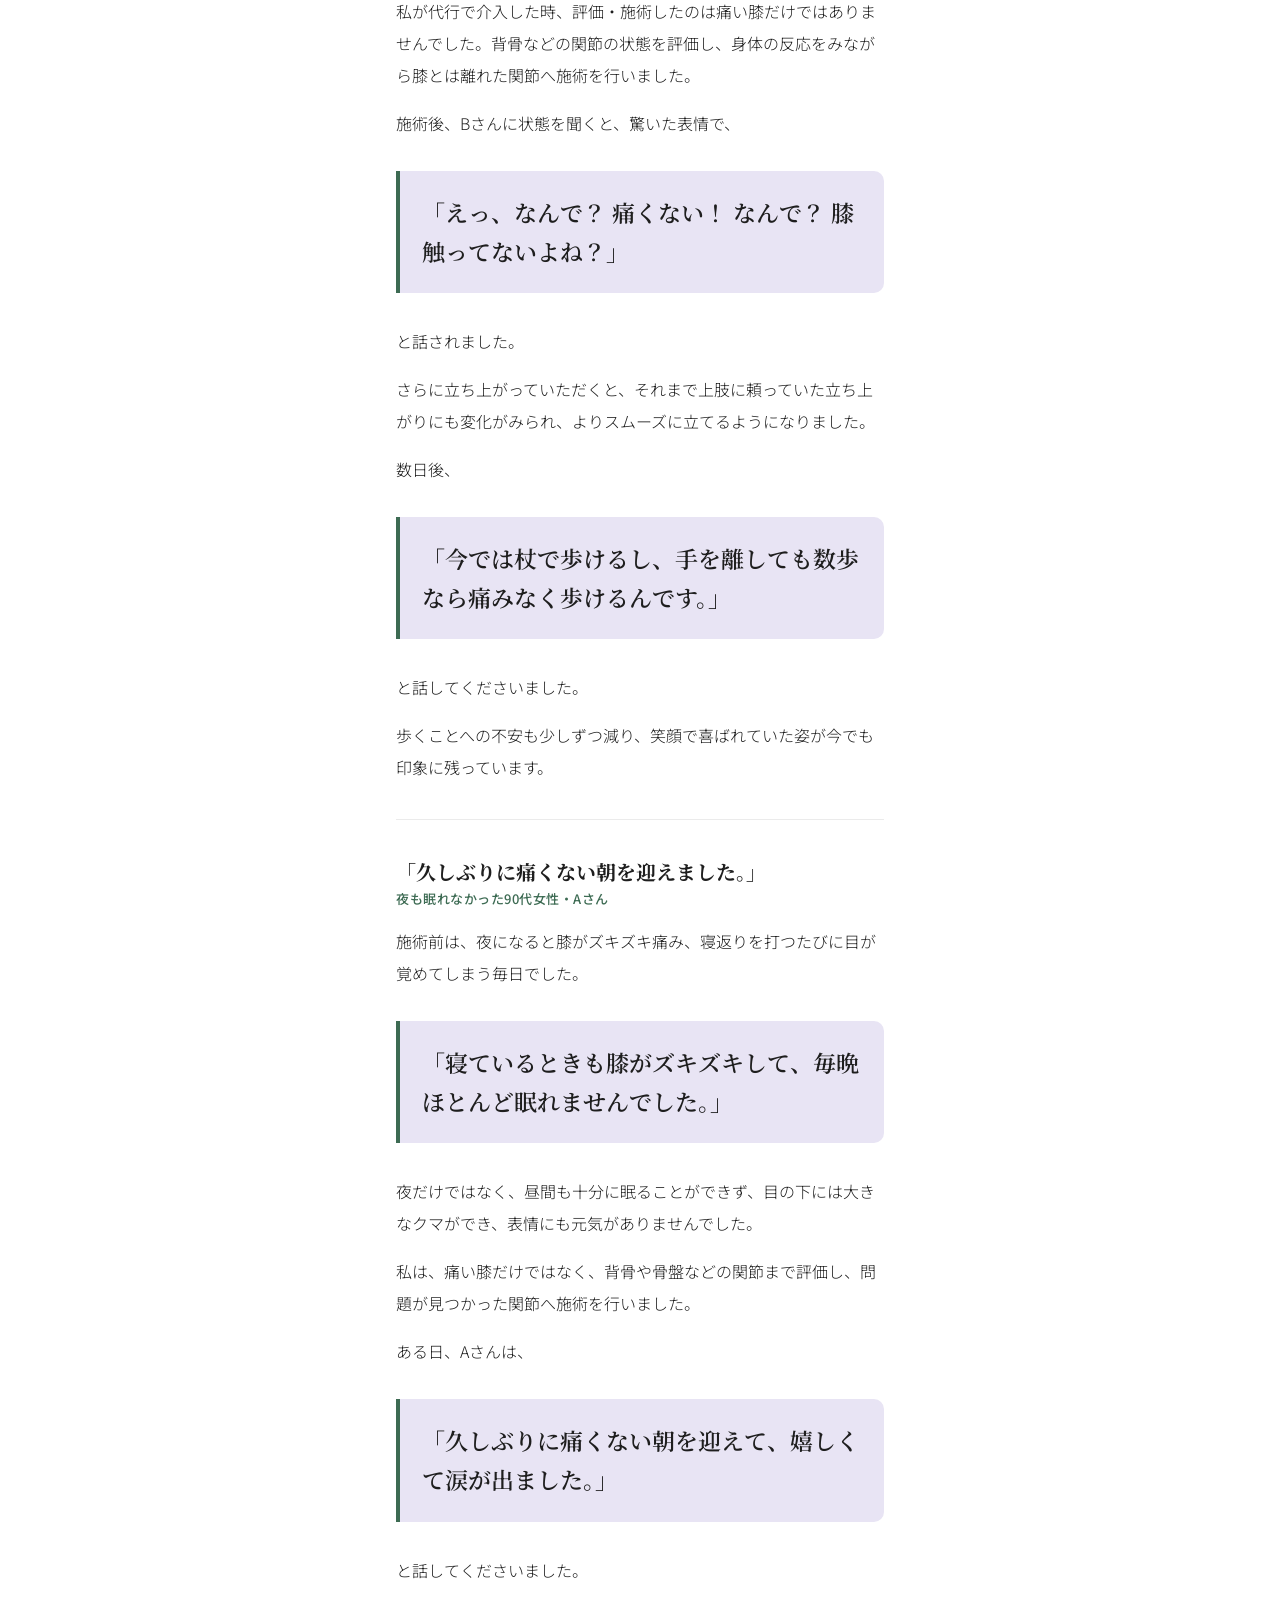
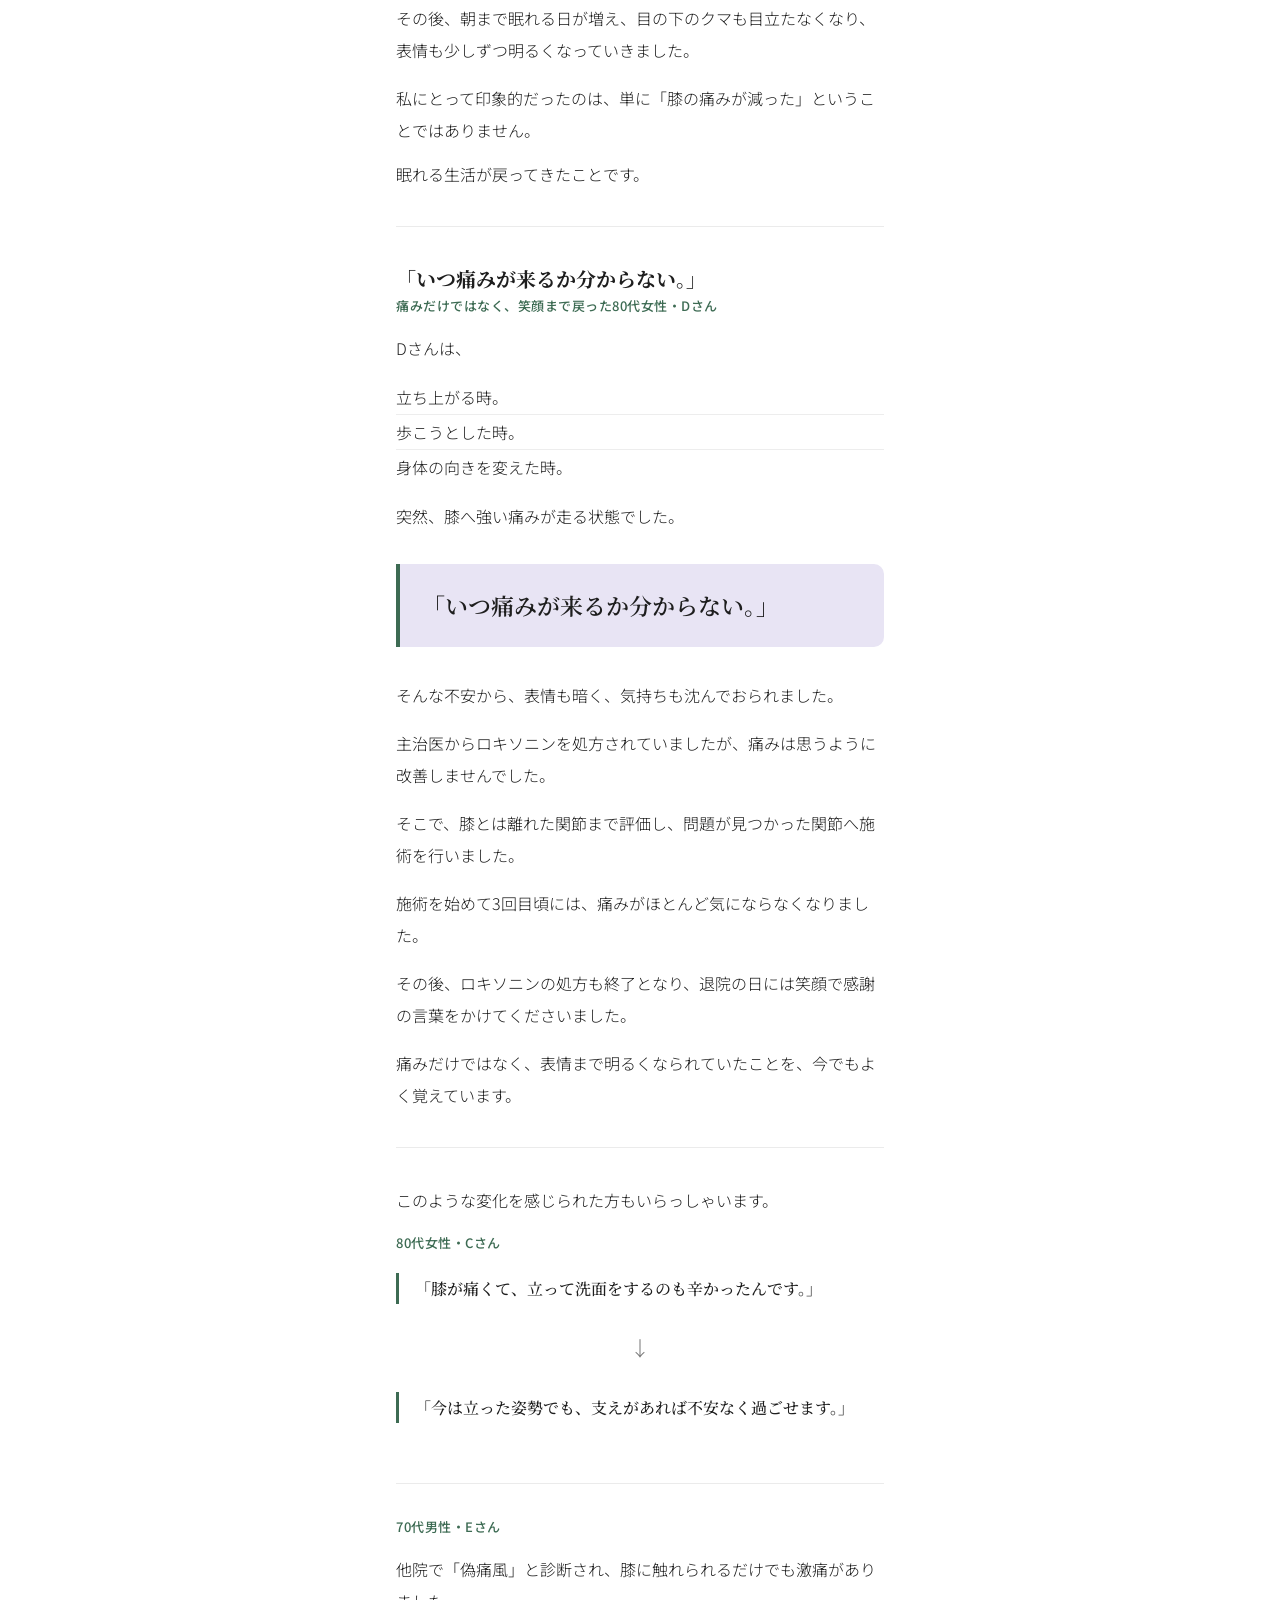
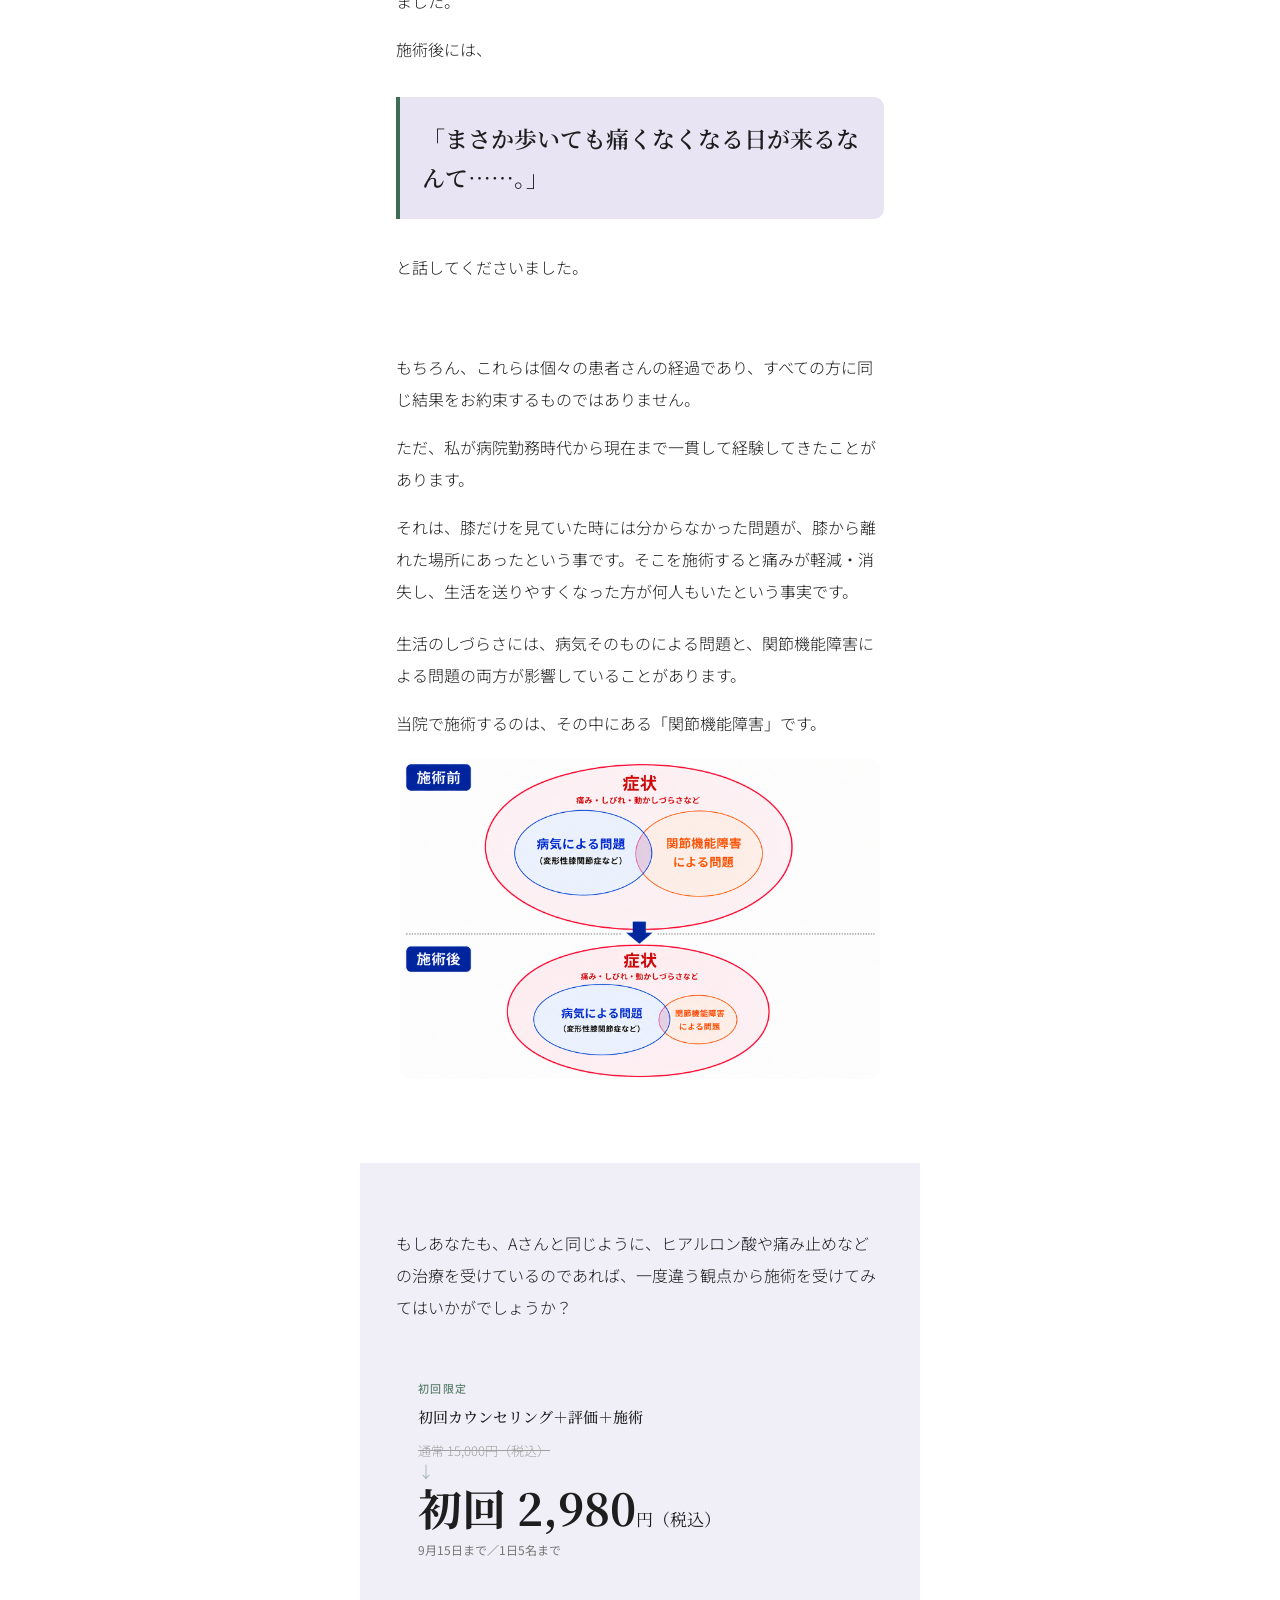
==== commit 1f75bd43: "Add files via upload" ====
--- a/index.html
+++ b/index.html
@@ -48,29 +48,31 @@
      ═══════════════════════════════ -->
 
 <!-- HERO -->
-<section class="sec s-white">
-  <!-- ① 小さく：ジャンル -->
+<section class="sec s-white" style="padding-bottom:48px;">
+
+  <!-- ① 変形性膝関節症専門整体 -->
   <span class="pre">変形性<span class="kw">膝</span>関節症専門整体</span>
 
-  <!-- ② 中程度：誰に向けて -->
+  <!-- ② 膝の痛みに悩むあなたへ -->
   <p class="fv-mid"><span class="kw">膝</span>の痛みに悩むあなたへ</p>
 
-  <!-- ③ 生活場面：コピーとして自然に -->
+  <!-- ③④⑤ 生活場面3行 -->
   <div class="fv-scenes">
     <p>トイレの立ち座り。</p>
     <p>歩く。</p>
     <p>階段をのぼる。</p>
   </div>
 
-  <!-- ④ FVで最も伝えたいメッセージ -->
+  <!-- ⑥ メインHL -->
   <h1 class="fv-main-msg">痛みを気にせず、スッとできる毎日を目指しませんか？</h1>
 
-  <p class="body">今はまだなんとかできている、</p>
+  <p class="body" style="margin-top:24px;">今はまだなんとかできている、</p>
   <p class="body" style="margin-top:8px;">「便座からの立ち座り」「スーパーへの買い物」「玄関の上がり框を上り下りする」</p>
-  <p class="body" style="margin-top:16px;">そんな当たり前の生活を、痛みを我慢したり、少しずつ諦めてしまう前に。</p>
-  <p class="body" style="margin-top:12px;">今できていることを守り、諦めていた日常を、もう一度。</p>
-
-  <div class="fv-price">
+  <p class="body" style="margin-top:8px;">そんな当たり前の生活を、痛みを我慢したり、少しずつ諦めてしまう前に。</p>
+
+  <p style="font-family:var(--serif);font-size:22px;font-weight:700;line-height:1.6;color:var(--tx);margin:28px 0 0;letter-spacing:.02em;">今できていることを守り、<br>諦めていた日常を、もう一度。</p>
+
+  <div class="fv-price fv-price-strong">
     <span class="fv-price-lbl">初回限定</span>
     <span class="fv-price-main">2,980<span>円（税込）</span></span>
   </div>
--- a/style.css
+++ b/style.css
@@ -78,19 +78,20 @@
 /* Level 2: Section heading */
 .sh{
   font-family:var(--serif);
-  font-size:19px;
-  font-weight:600;
-  line-height:1.72;
+  font-size:26px;
+  font-weight:700;
+  line-height:1.65;
   letter-spacing:.02em;
   color:var(--tx);
-  margin-bottom:24px;
+  margin-top:48px;
+  margin-bottom:20px;
 }
 
 /* Level 3: Sub-heading */
 .ssh{
   font-family:var(--serif);
-  font-size:16px;
-  font-weight:500;
+  font-size:18px;
+  font-weight:600;
   line-height:1.7;
   letter-spacing:.02em;
   color:var(--tx);
@@ -198,27 +199,27 @@
 /* 患者の言葉（引用） */
 .voice-qt{
   font-family:var(--serif);
+  font-size:23px;
+  font-weight:600;
+  line-height:1.7;
+  color:var(--tx);
+  padding:22px 20px 22px 22px;
+  border-left:4px solid var(--green);
+  background:var(--lav2);
+  border-radius:0 var(--r) var(--r) 0;
+  margin:32px 0;
+}
+
+/* インライン引用（短い） */
+.qt{
+  font-family:var(--serif);
   font-size:16px;
   font-weight:500;
-  line-height:1.85;
-  color:var(--tx);
-  padding:20px 20px 20px 22px;
+  line-height:1.95;
+  color:var(--tx);
+  padding-left:16px;
   border-left:3px solid var(--green);
-  background:var(--lav);
-  border-radius:0 var(--r) var(--r) 0;
   margin:24px 0;
-}
-
-/* インライン引用（短い） */
-.qt{
-  font-family:var(--serif);
-  font-size:15px;
-  font-weight:400;
-  line-height:1.95;
-  color:var(--tx);
-  padding-left:16px;
-  border-left:2px solid var(--green);
-  margin:20px 0;
 }
 
 /* ── Section label ── */
@@ -236,13 +237,13 @@
 .btn-line{
   display:flex;align-items:center;justify-content:center;gap:10px;
   width:100%;
-  padding:18px 20px;
+  padding:22px 20px;
   border-radius:var(--r);
   background:var(--green);
   color:#fff;
   font-family:var(--sans);
-  font-size:16px;
-  font-weight:500;
+  font-size:18px;
+  font-weight:600;
   letter-spacing:.03em;
   border:none;cursor:pointer;
   text-decoration:none;
@@ -291,17 +292,17 @@
   margin:28px 0 24px;
 }
 .fv-price-lbl{
-  font-size:11px;font-weight:500;
-  letter-spacing:.13em;color:var(--green);
-  opacity:.8;display:block;margin-bottom:8px;
+  font-size:13px;font-weight:600;
+  letter-spacing:.1em;color:var(--green);
+  display:block;margin-bottom:10px;
 }
 .fv-price-main{
   font-family:var(--serif);
-  font-size:32px;font-weight:600;
+  font-size:44px;font-weight:700;
   color:var(--tx);line-height:1;
   display:block;margin-bottom:3px;
 }
-.fv-price-main span{font-size:16px;font-weight:400}
+.fv-price-main span{font-size:18px;font-weight:400}
 
 /* ── Offer box ── */
 .offer-box{
@@ -330,7 +331,7 @@
 }
 .offer-price{
   font-family:var(--serif);
-  font-size:36px;font-weight:600;
+  font-size:44px;font-weight:700;
   color:var(--tx);line-height:1;
   display:block;margin-bottom:4px;
 }
@@ -397,13 +398,13 @@
 .vb:first-child{border-top:none}
 .vb-head{
   font-family:var(--serif);
-  font-size:18px;font-weight:600;
+  font-size:20px;font-weight:700;
   line-height:1.6;color:var(--tx);
   margin-bottom:4px;
 }
 .vb-sub{
-  font-size:12px;font-weight:400;
-  color:var(--txs);
+  font-size:13px;font-weight:500;
+  color:var(--green);
   letter-spacing:.04em;
   display:block;
   margin-bottom:20px;
@@ -487,27 +488,31 @@
 /* ②「膝の痛みに悩むあなたへ」：中程度 */
 .fv-mid{
   font-family:var(--serif);
-  font-size:16px;
+  font-size:15px;
   font-weight:400;
   line-height:1.7;
-  color:var(--txm);
-  margin-bottom:20px;
-  letter-spacing:.03em;
-}
-
-/* ③生活場面：コピーとして自然に読ませる（横線なし） */
+  color:var(--txs);
+  margin-bottom:16px;
+  letter-spacing:.06em;
+}
+
+/* ③生活場面：1動作ずつ独立して認識させる */
 .fv-scenes{
-  margin:20px 0 24px;
+  margin:24px 0 28px;
   padding-left:0;
 }
 .fv-scenes p{
   font-family:var(--serif);
-  font-size:17px;
-  font-weight:400;
+  font-size:20px;
+  font-weight:500;
   line-height:1;
-  color:var(--txm);
-  padding:8px 0;
-  letter-spacing:.02em;
+  color:var(--tx);
+  padding:12px 0;
+  letter-spacing:.04em;
+  border-bottom:1px solid rgba(0,0,0,.07);
+}
+.fv-scenes p:first-child{
+  border-top:1px solid rgba(0,0,0,.07);
 }
 .fv-scenes p+p{
   border-top:none;
@@ -516,16 +521,34 @@
 /* ④FVメインメッセージ：最も強く */
 .fv-main-msg{
   font-family:var(--serif);
-  font-size:24px;
-  font-weight:600;
-  line-height:1.68;
-  letter-spacing:.02em;
-  color:var(--tx);
+  font-size:36px;
+  font-weight:700;
+  line-height:1.5;
+  letter-spacing:.01em;
+  color:var(--tx);
+  margin:32px 0 28px;
+}
+
+/* FV人物写真 */
+.fv-photo{
+  width:100%;
+  aspect-ratio:4/3;
+  object-fit:cover;
+  object-position:center top;
+  border-radius:12px;
+  display:block;
+  margin:0 0 28px;
+}
+
+/* FV価格強化 */
+.fv-price-strong{
+  background:var(--lav2);
+  border-radius:var(--r);
+  padding:24px 22px 20px;
   margin:28px 0 24px;
-}
-
-/* ── キーワード強調（膝） ── */
-.kw{color:var(--green);font-weight:700;font-size:1.15em;}
+  border-left:3px solid var(--green);
+}
+
 
 /* ── 患者事例前：2階層注記 ── */
 .case-note-main{
@@ -543,3 +566,6 @@
   border-radius:8px;
   margin:24px 0;
 }
+
+/* ── キーワード強調（膝）── 再定義 */
+.kw{color:var(--green);font-weight:700;font-size:1.15em;}
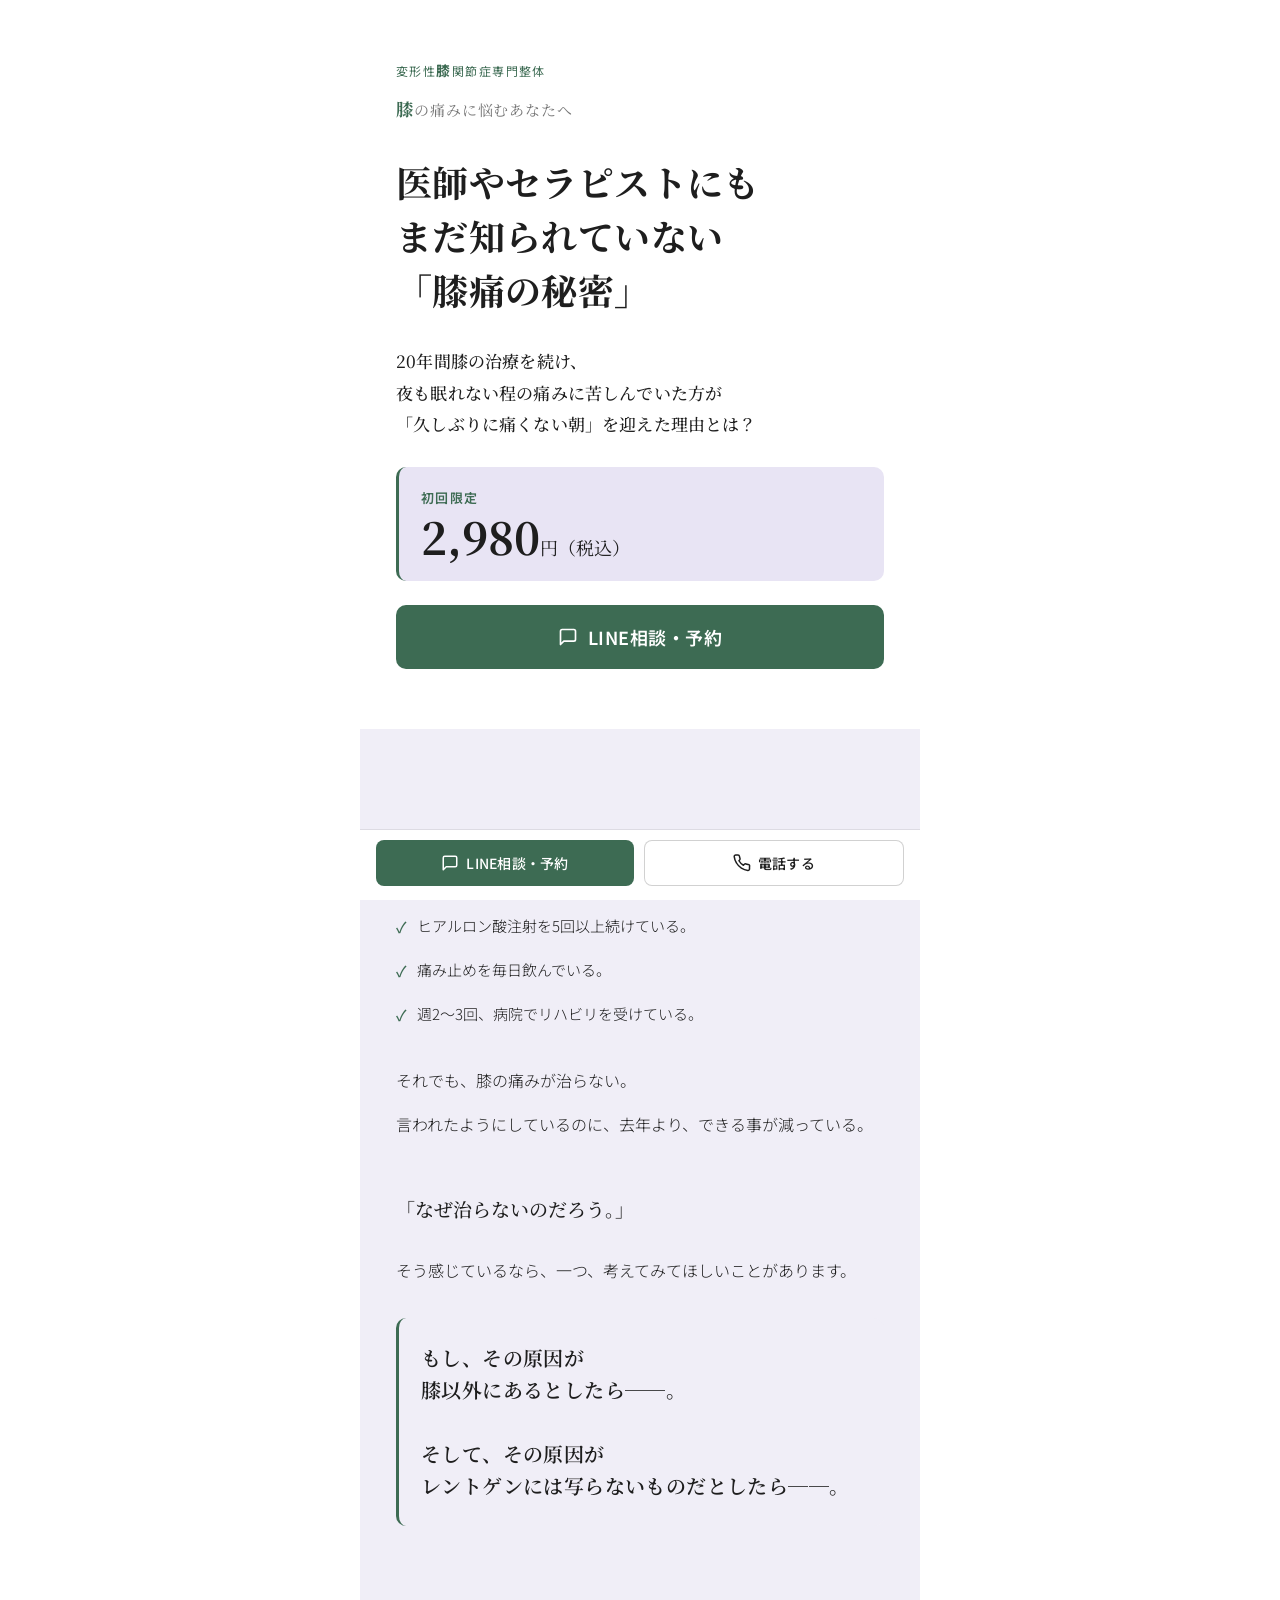
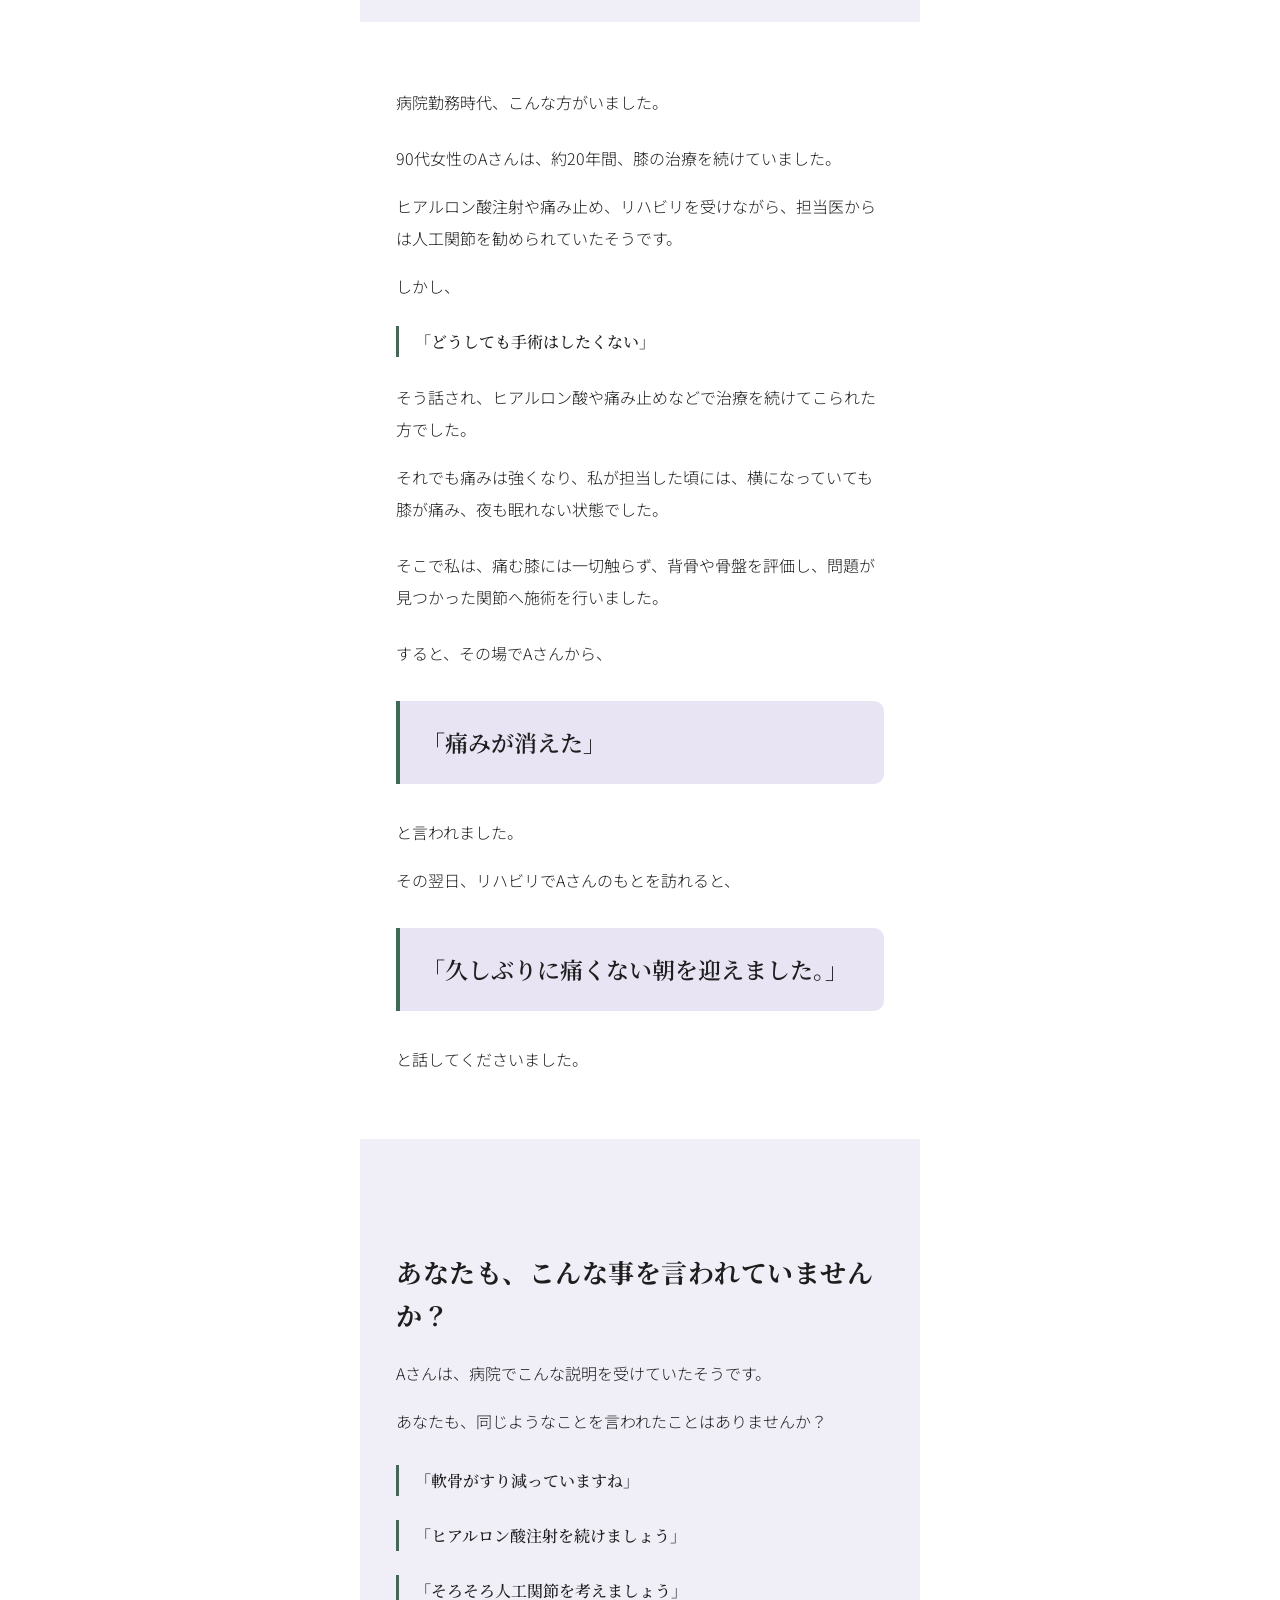
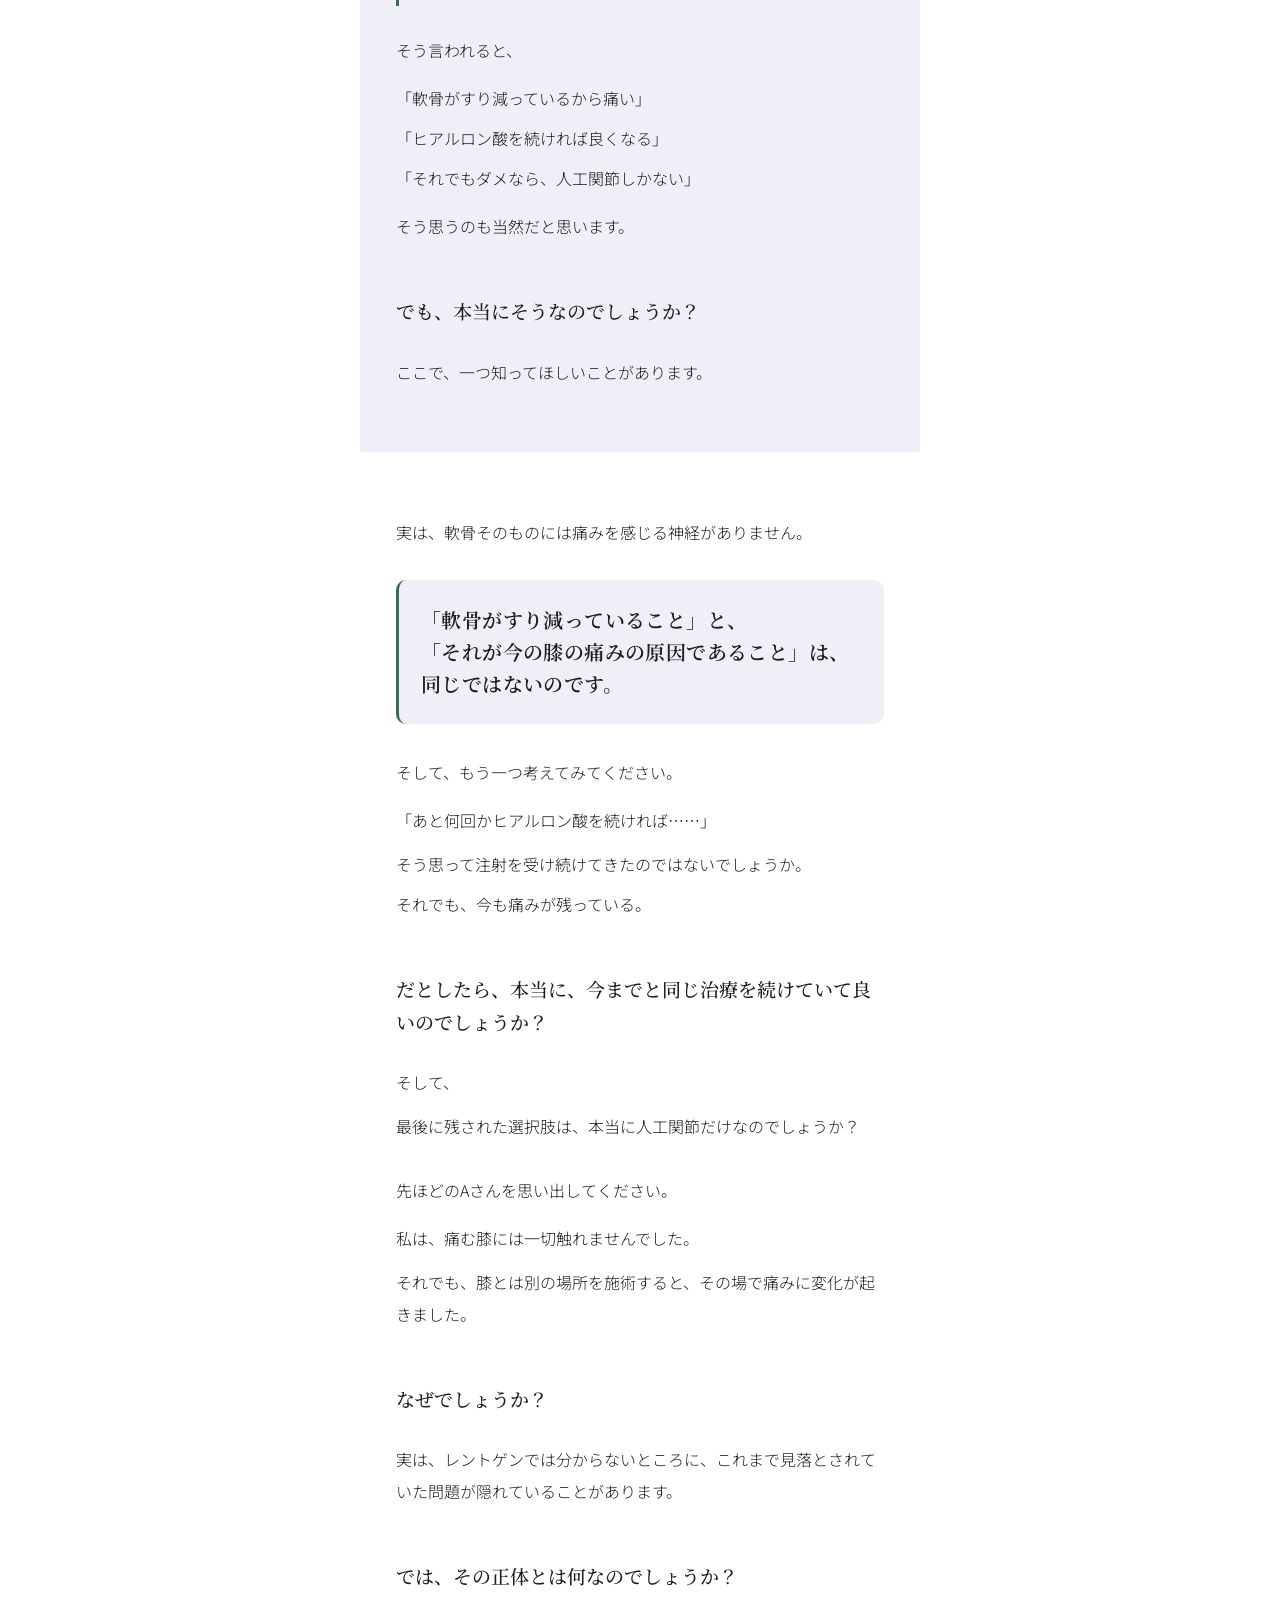
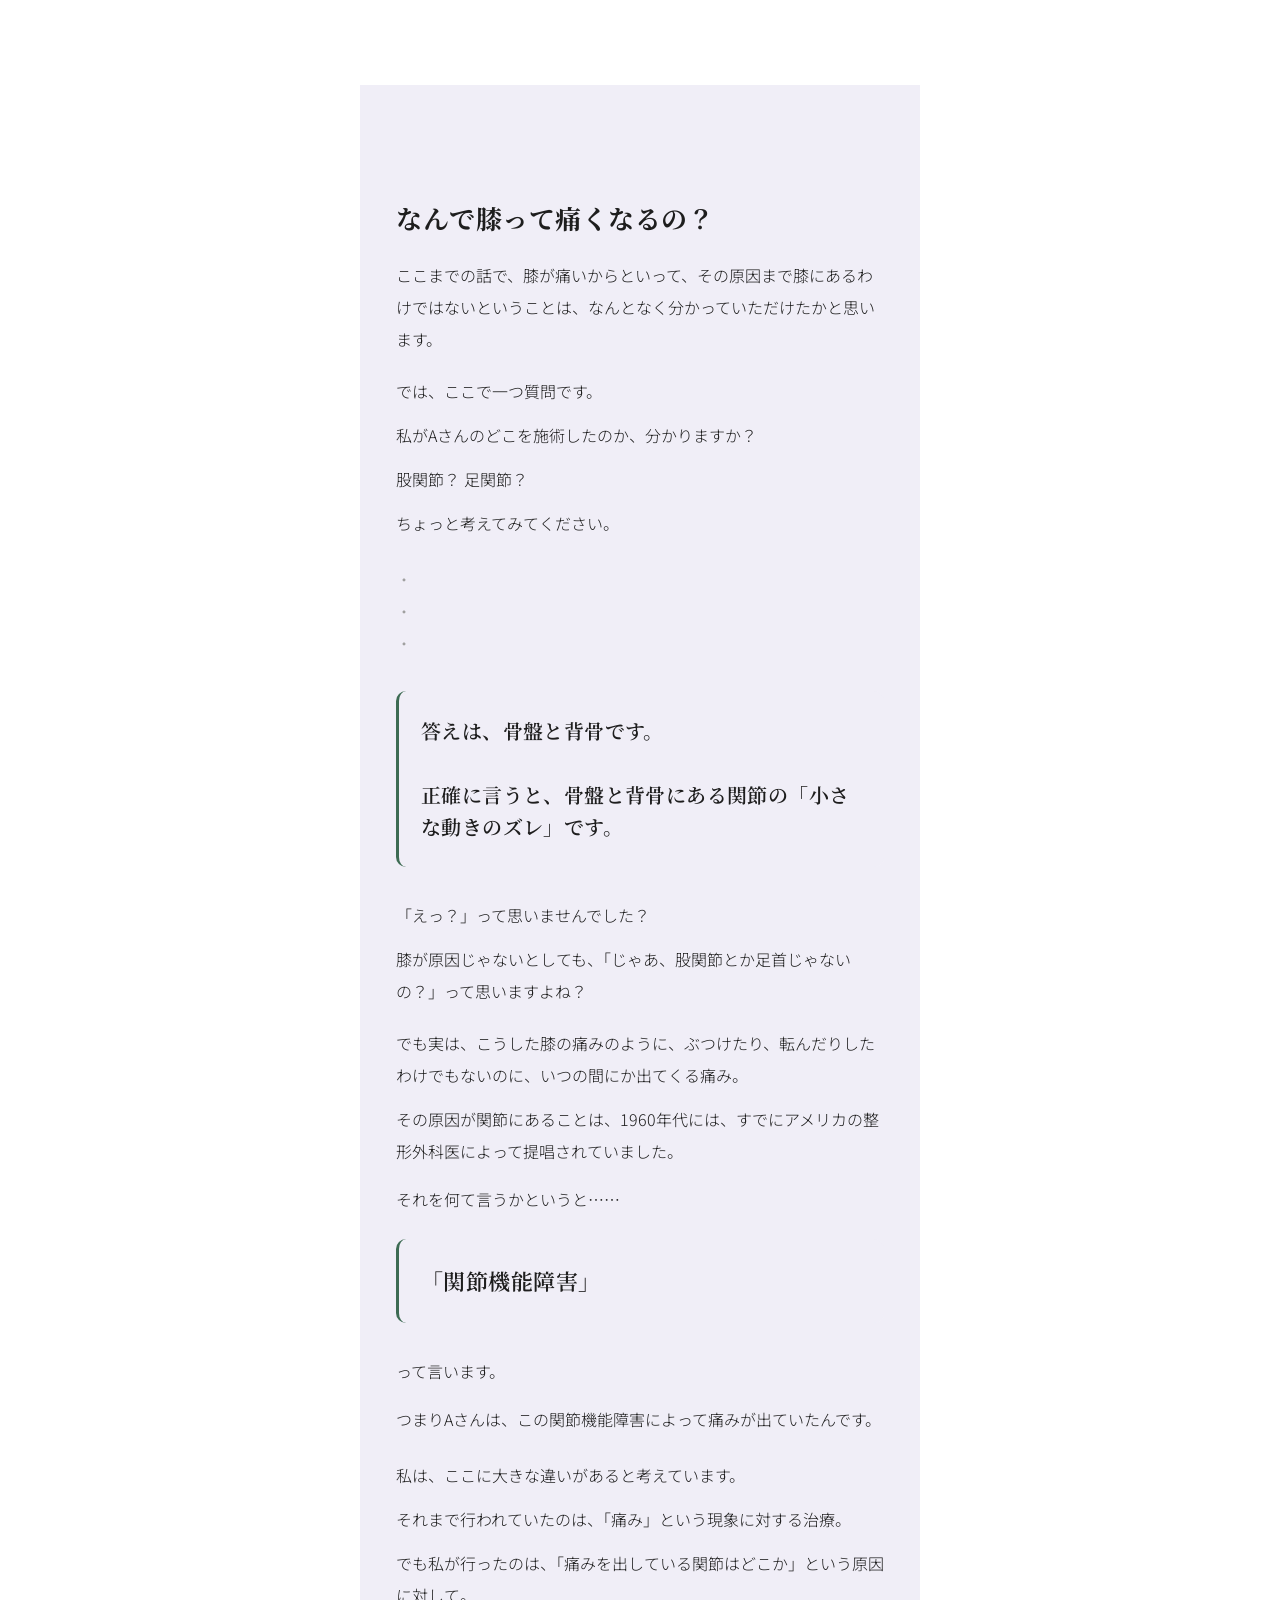
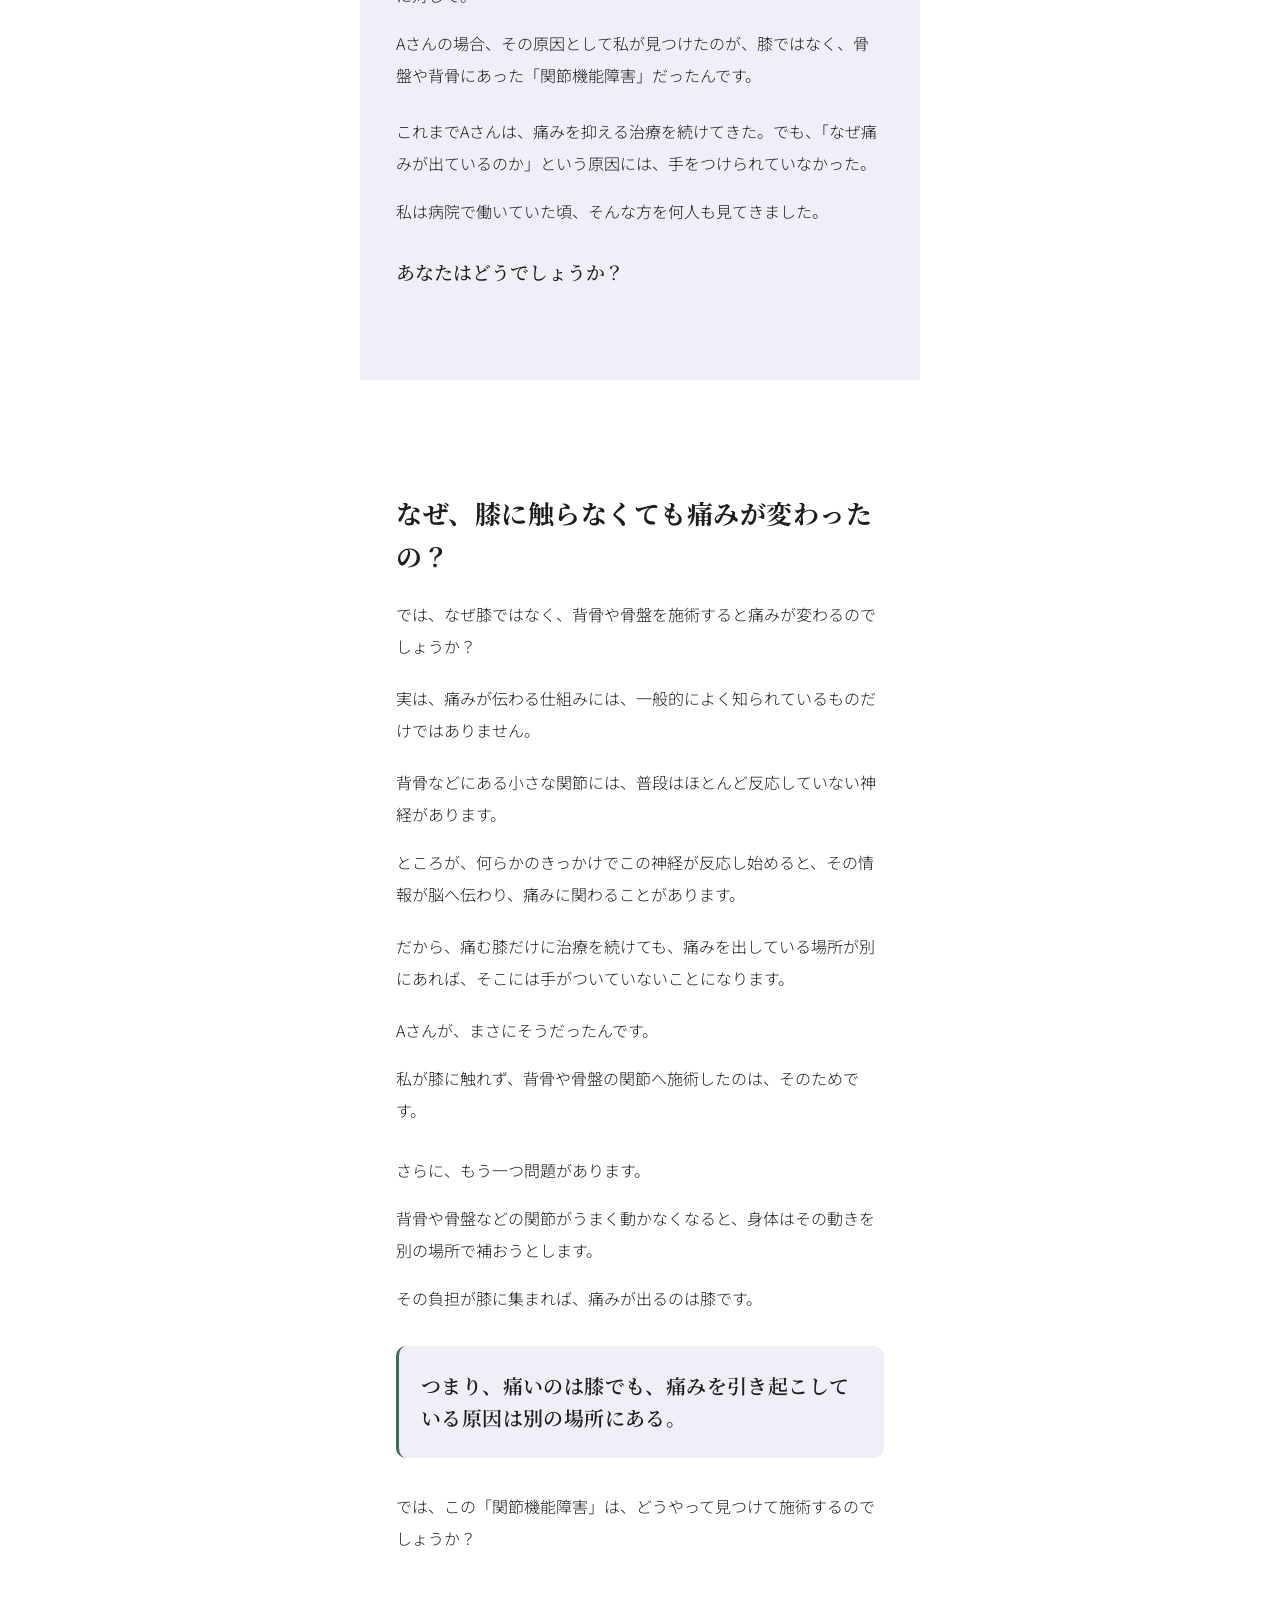
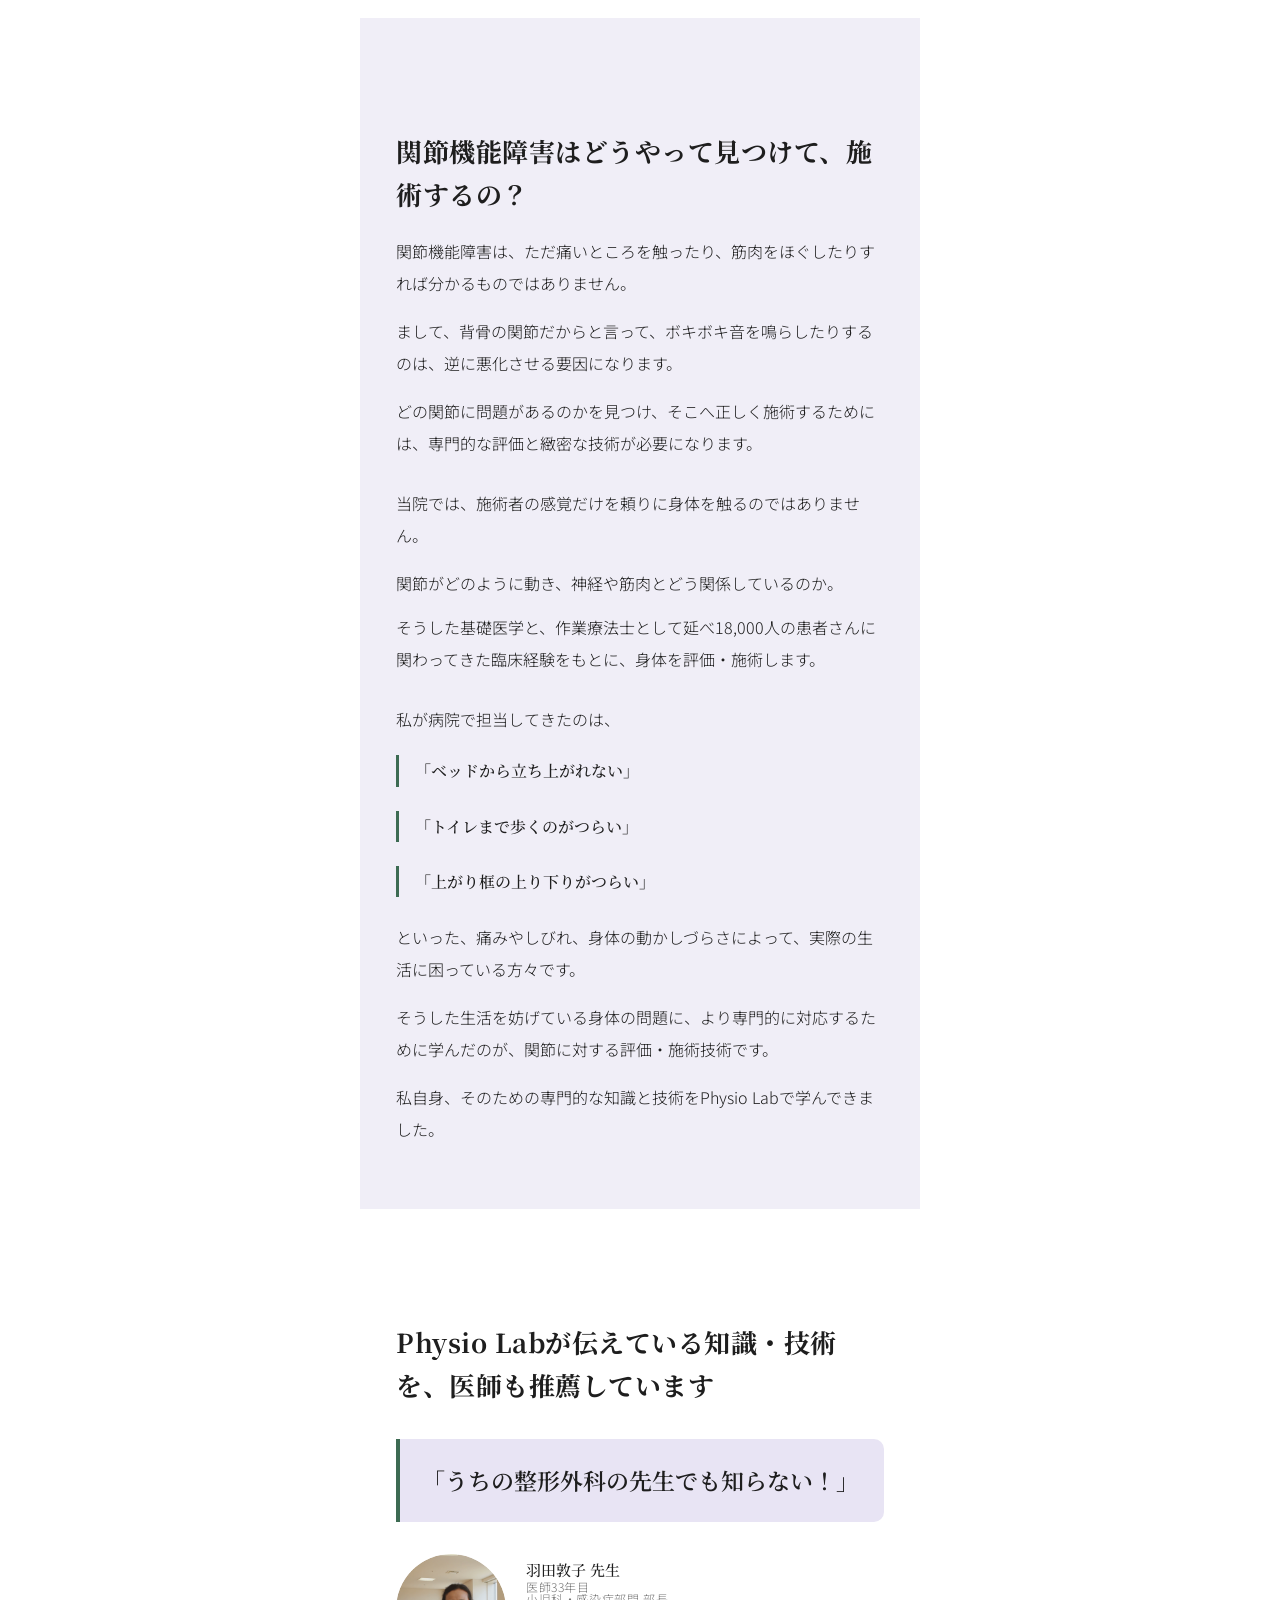
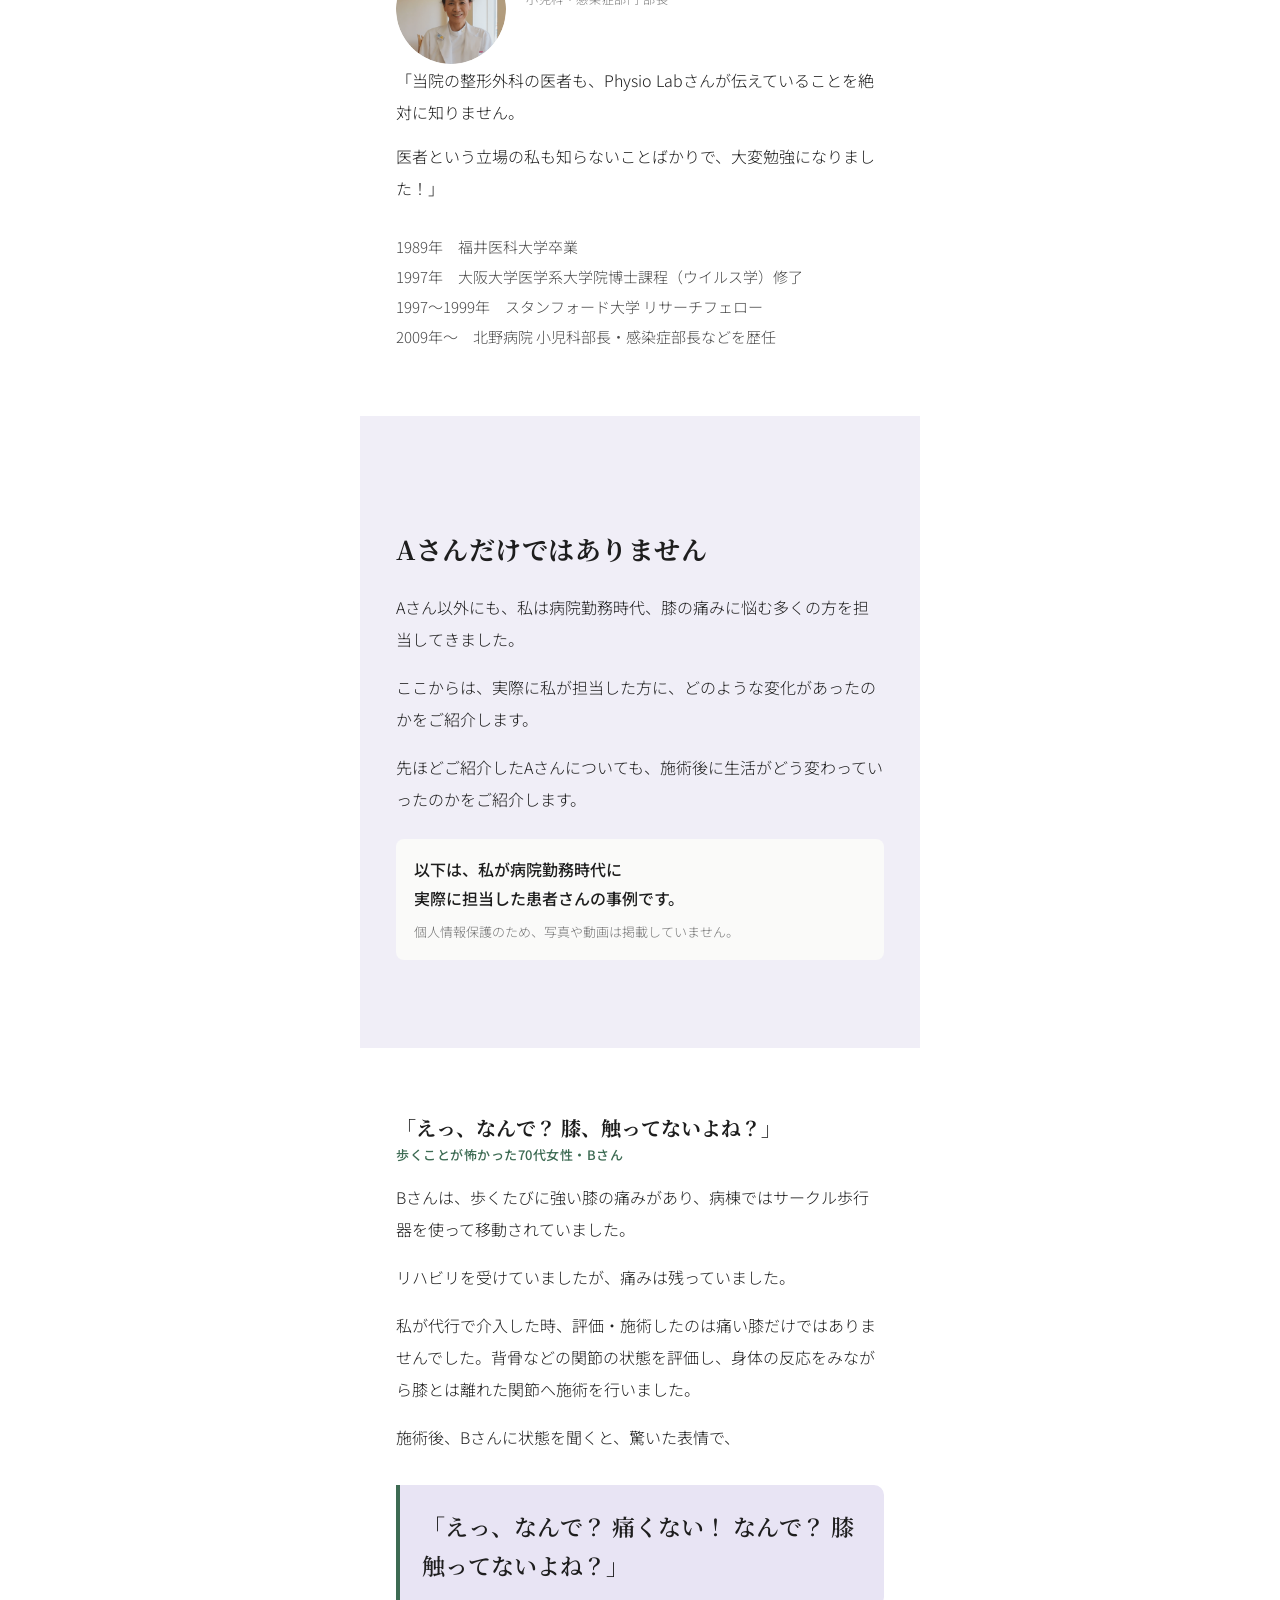
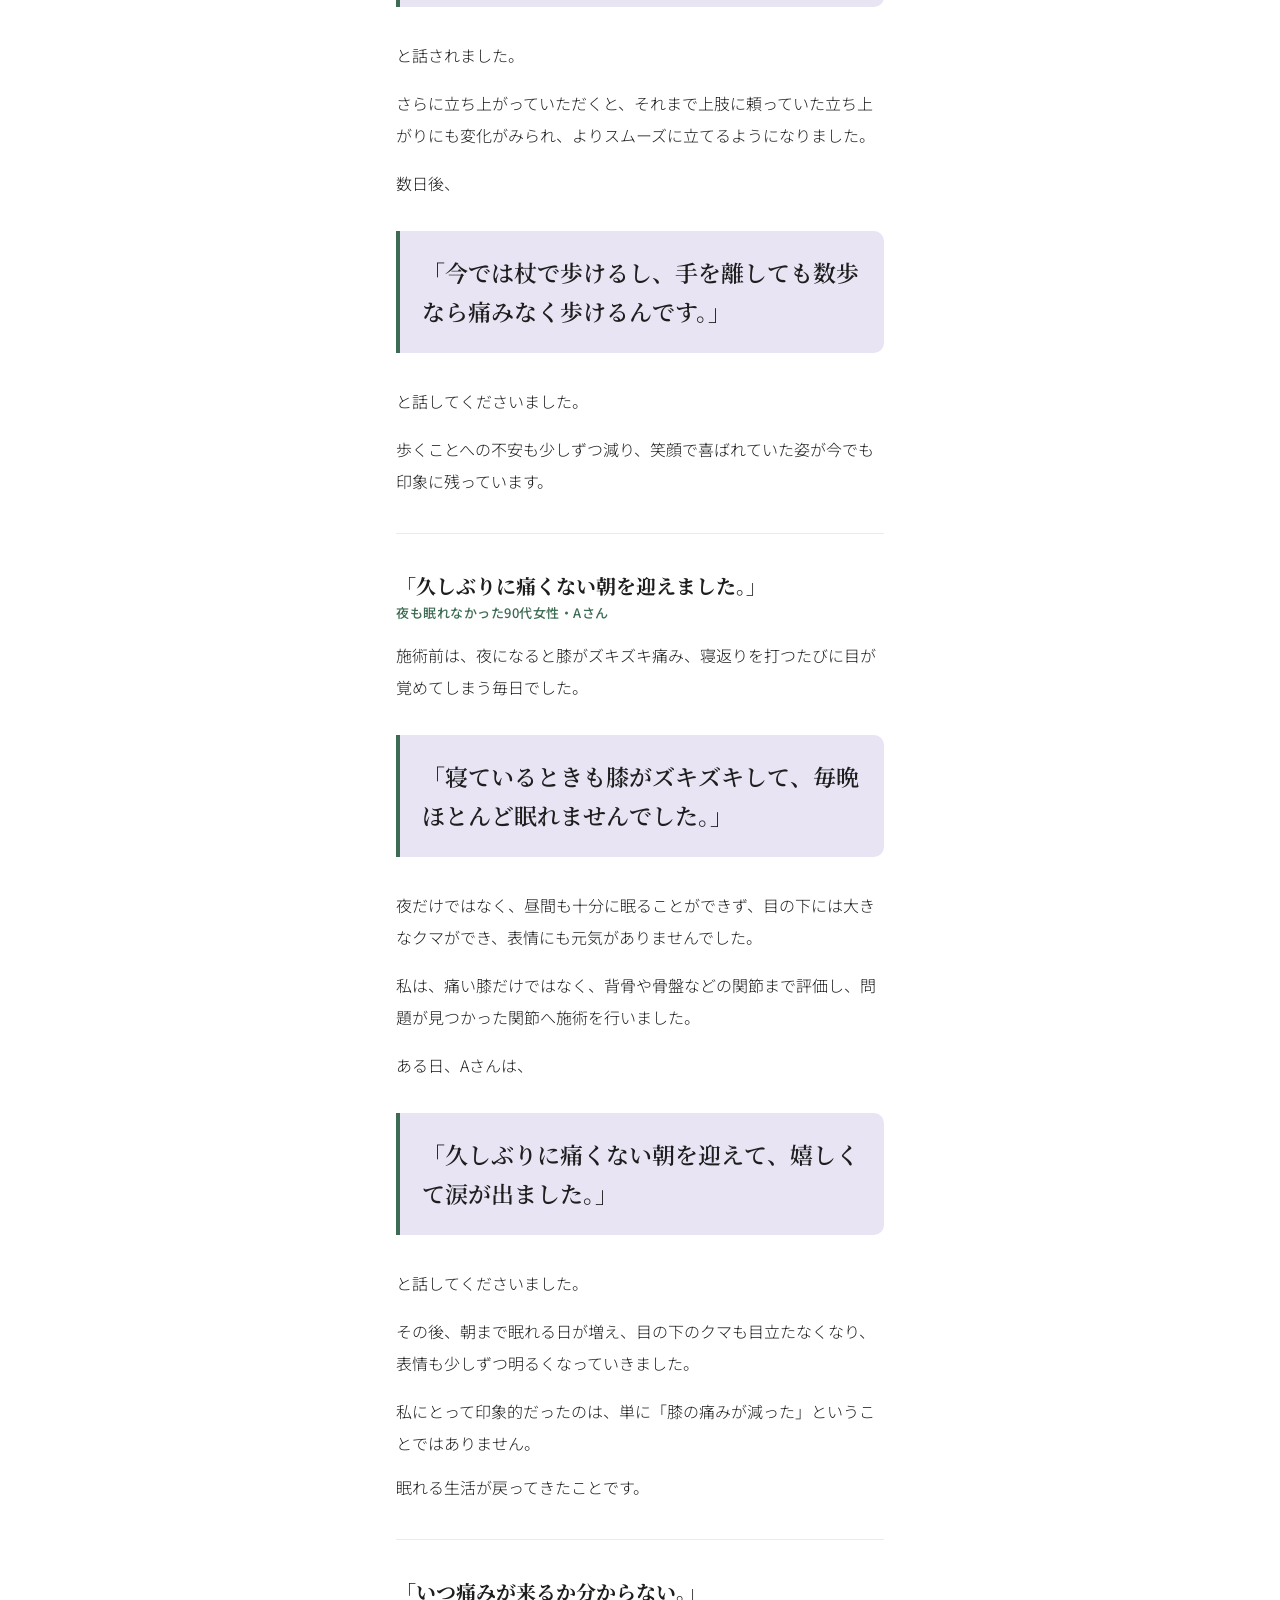
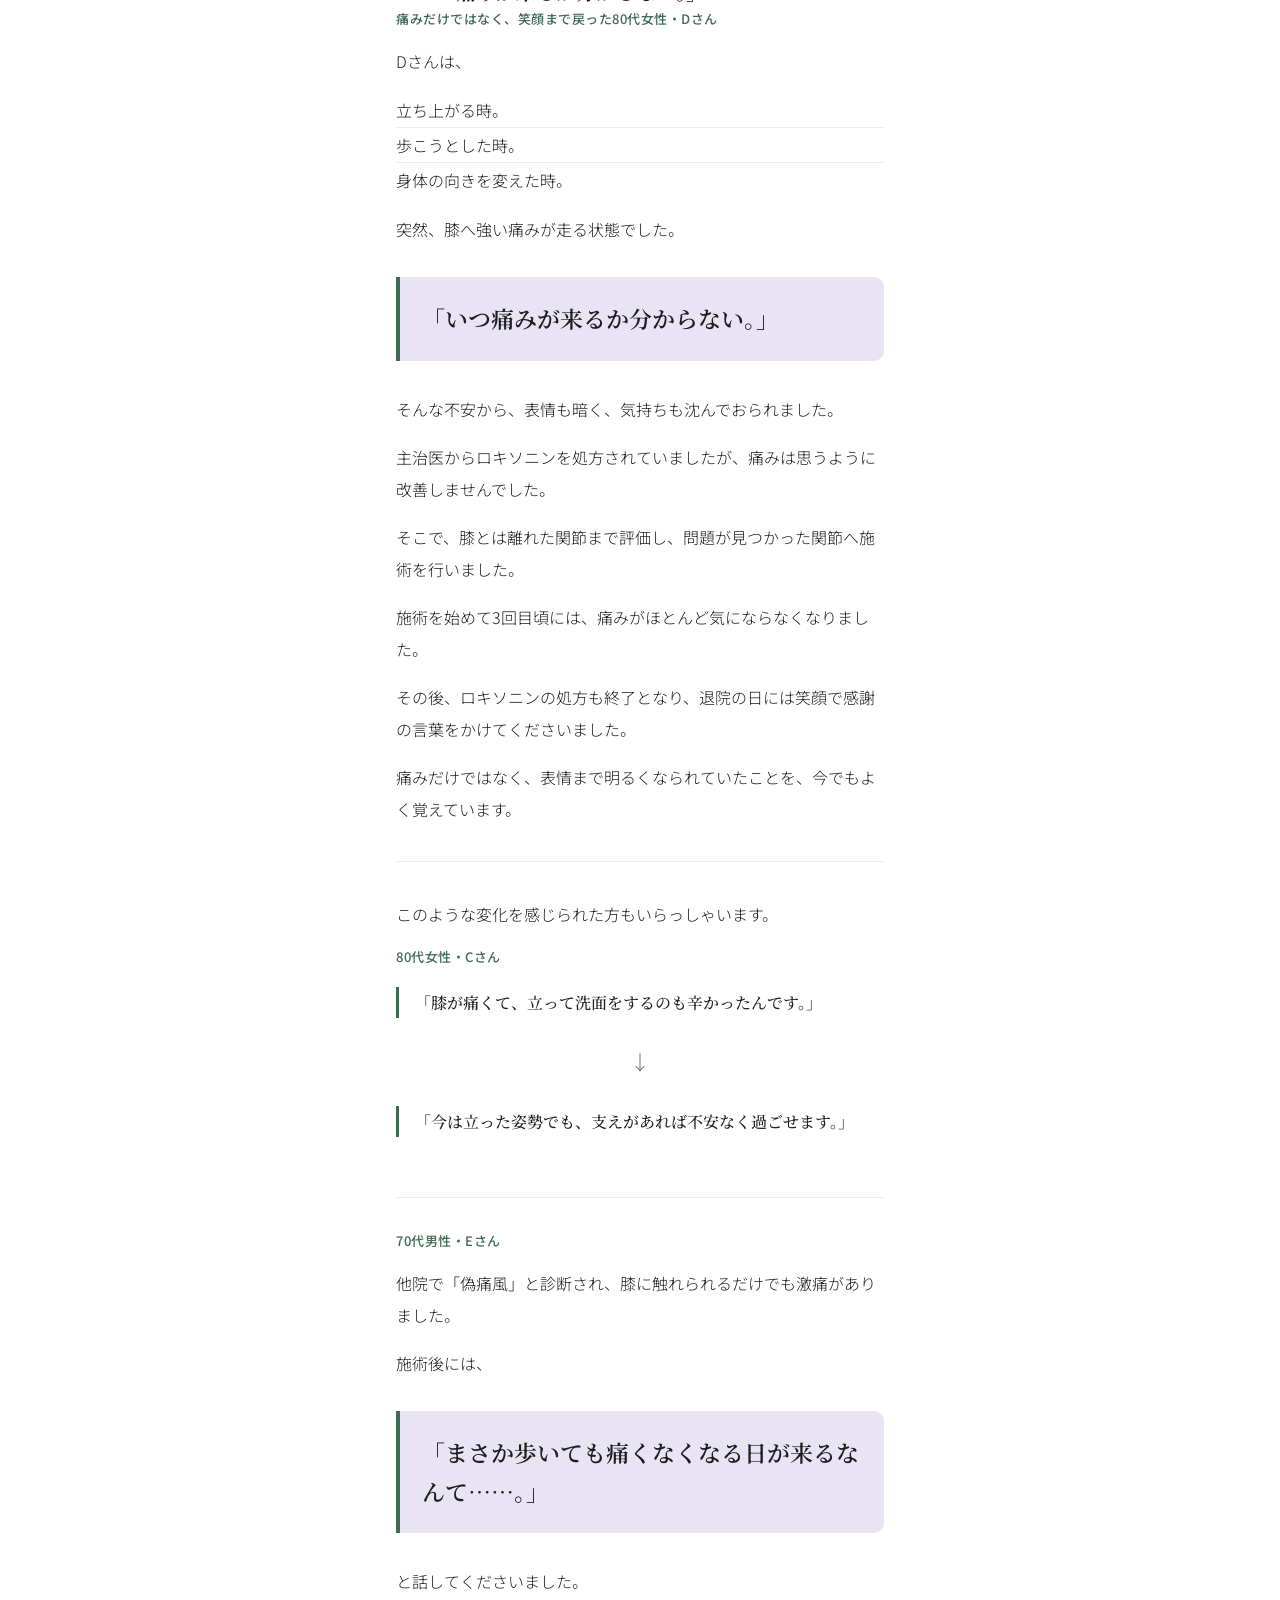
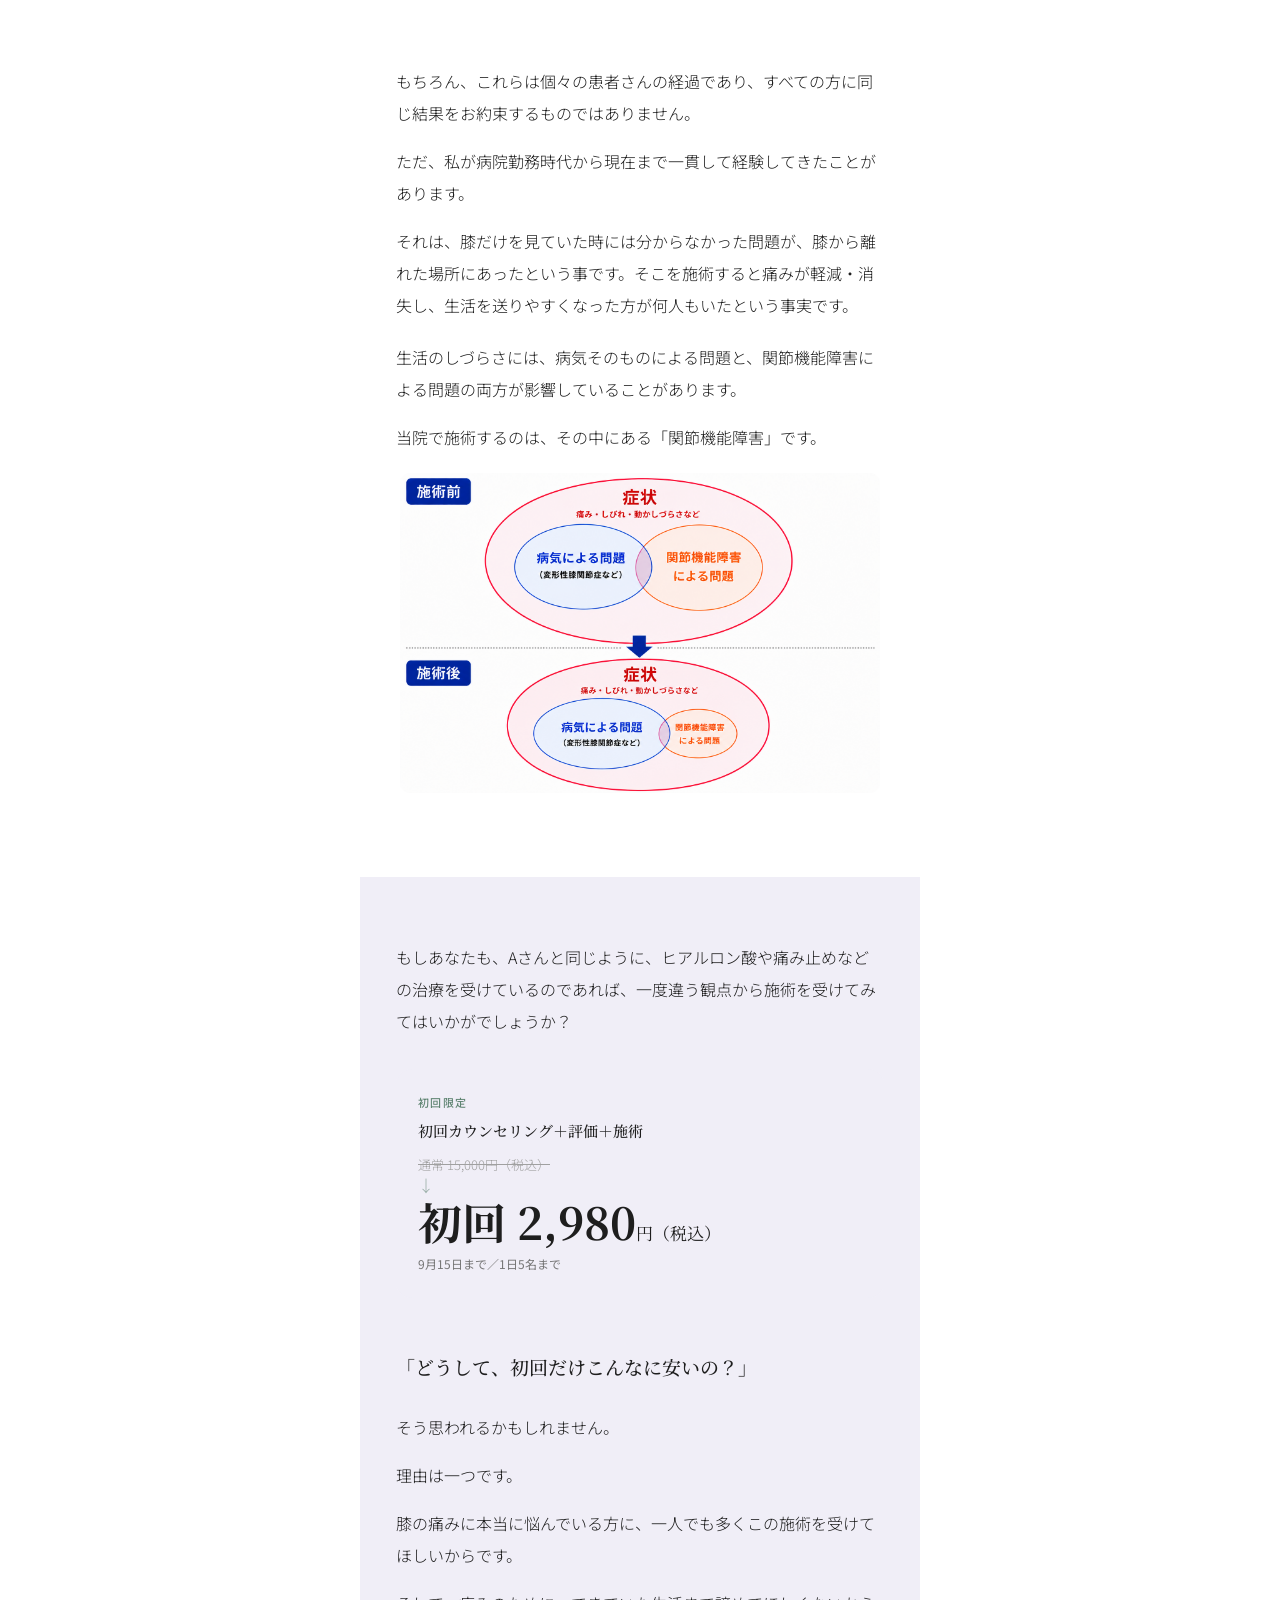
==== commit 711264a3: "Add files via upload" ====
--- a/index.html
+++ b/index.html
@@ -50,27 +50,15 @@
 <!-- HERO -->
 <section class="sec s-white" style="padding-bottom:48px;">
 
-  <!-- ① 変形性膝関節症専門整体 -->
+  <!-- プリヘッド -->
   <span class="pre">変形性<span class="kw">膝</span>関節症専門整体</span>
-
-  <!-- ② 膝の痛みに悩むあなたへ -->
   <p class="fv-mid"><span class="kw">膝</span>の痛みに悩むあなたへ</p>
 
-  <!-- ③④⑤ 生活場面3行 -->
-  <div class="fv-scenes">
-    <p>トイレの立ち座り。</p>
-    <p>歩く。</p>
-    <p>階段をのぼる。</p>
-  </div>
-
-  <!-- ⑥ メインHL -->
-  <h1 class="fv-main-msg">痛みを気にせず、スッとできる毎日を目指しませんか？</h1>
-
-  <p class="body" style="margin-top:24px;">今はまだなんとかできている、</p>
-  <p class="body" style="margin-top:8px;">「便座からの立ち座り」「スーパーへの買い物」「玄関の上がり框を上り下りする」</p>
-  <p class="body" style="margin-top:8px;">そんな当たり前の生活を、痛みを我慢したり、少しずつ諦めてしまう前に。</p>
-
-  <p style="font-family:var(--serif);font-size:22px;font-weight:700;line-height:1.6;color:var(--tx);margin:28px 0 0;letter-spacing:.02em;">今できていることを守り、<br>諦めていた日常を、もう一度。</p>
+  <!-- HL -->
+  <h1 class="fv-main-msg">医師やセラピストにも<br>まだ知られていない<br>「膝痛の秘密」</h1>
+
+  <!-- サブヘッド -->
+  <p class="fv-sub">20年間膝の治療を続け、<br>夜も眠れない程の痛みに苦しんでいた方が<br>「久しぶりに痛くない朝」を迎えた理由とは？</p>
 
   <div class="fv-price fv-price-strong">
     <span class="fv-price-lbl">初回限定</span>
--- a/style.css
+++ b/style.css
@@ -569,3 +569,14 @@
 
 /* ── キーワード強調（膝）── 再定義 */
 .kw{color:var(--green);font-weight:700;font-size:1.15em;}
+
+/* ── FVサブヘッド ── */
+.fv-sub{
+  font-family:var(--serif);
+  font-size:17px;
+  font-weight:500;
+  line-height:1.85;
+  color:var(--tx);
+  margin:20px 0 28px;
+  letter-spacing:.01em;
+}
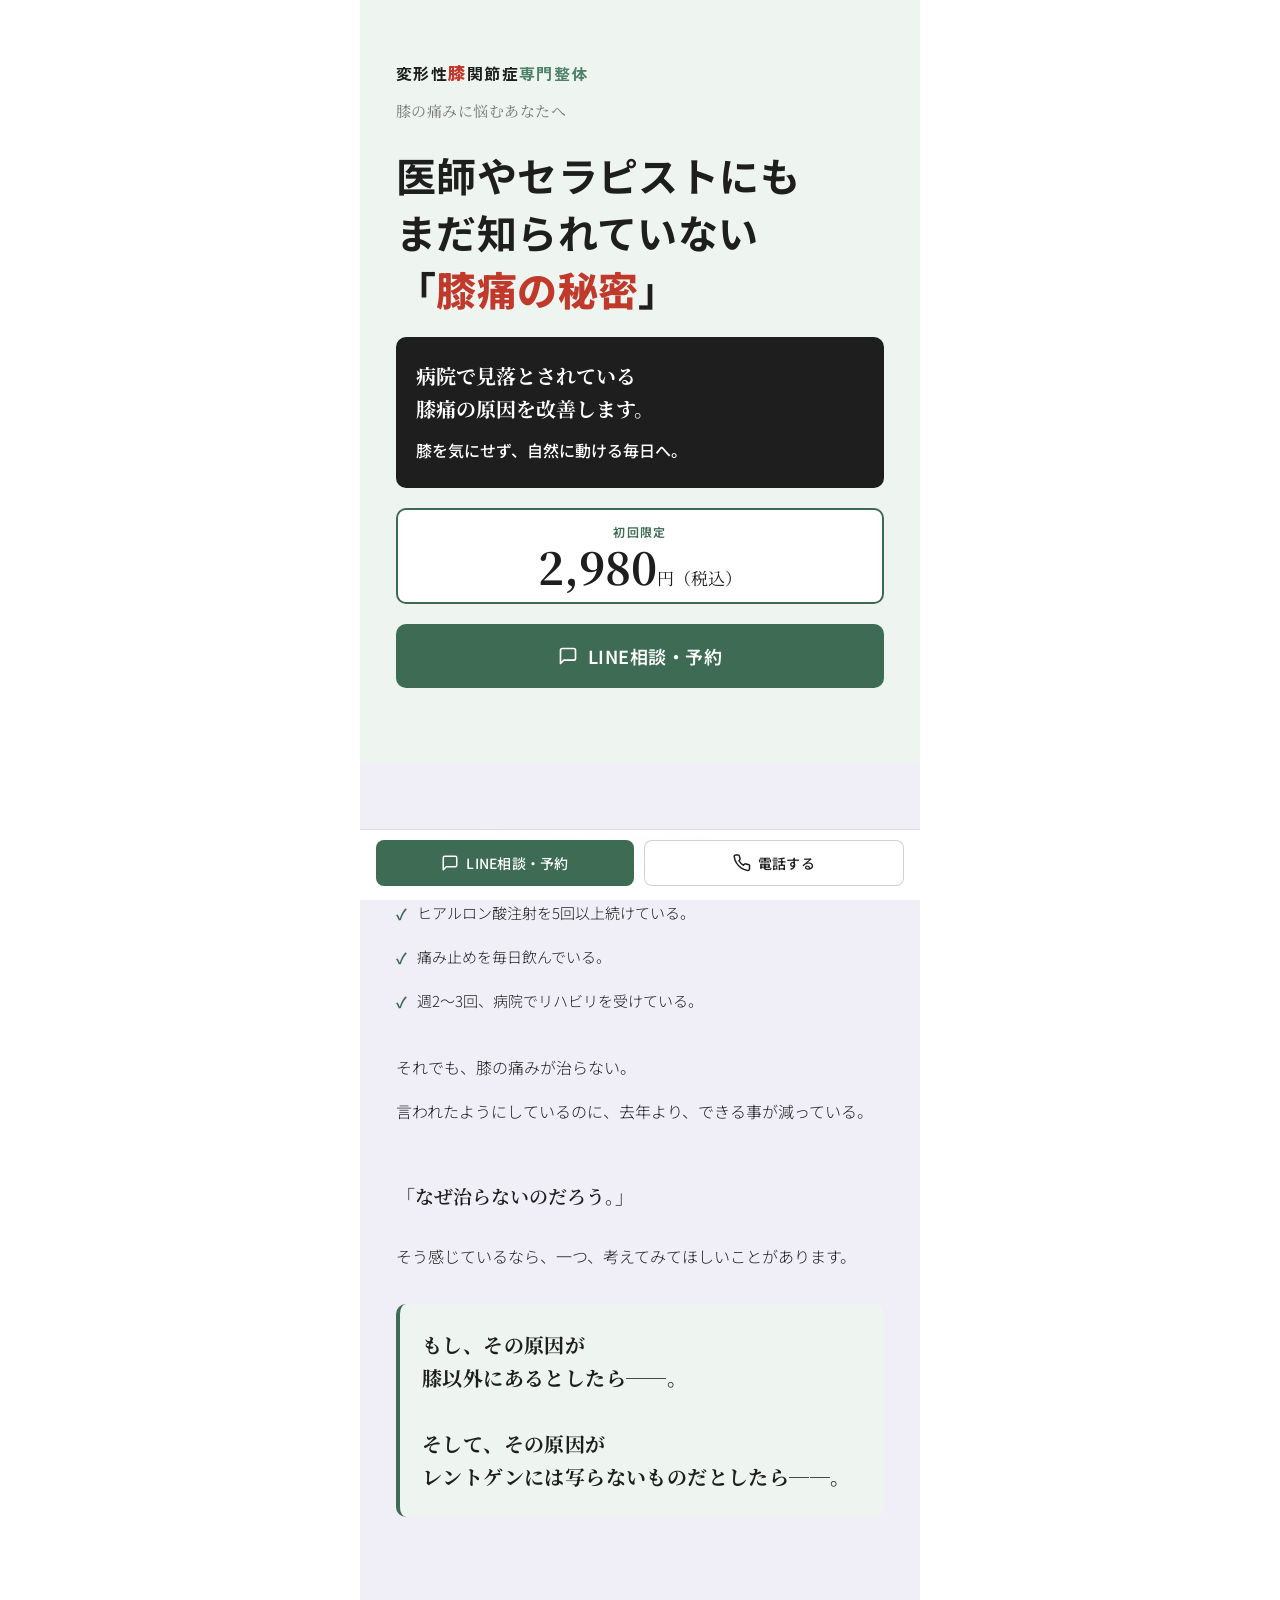
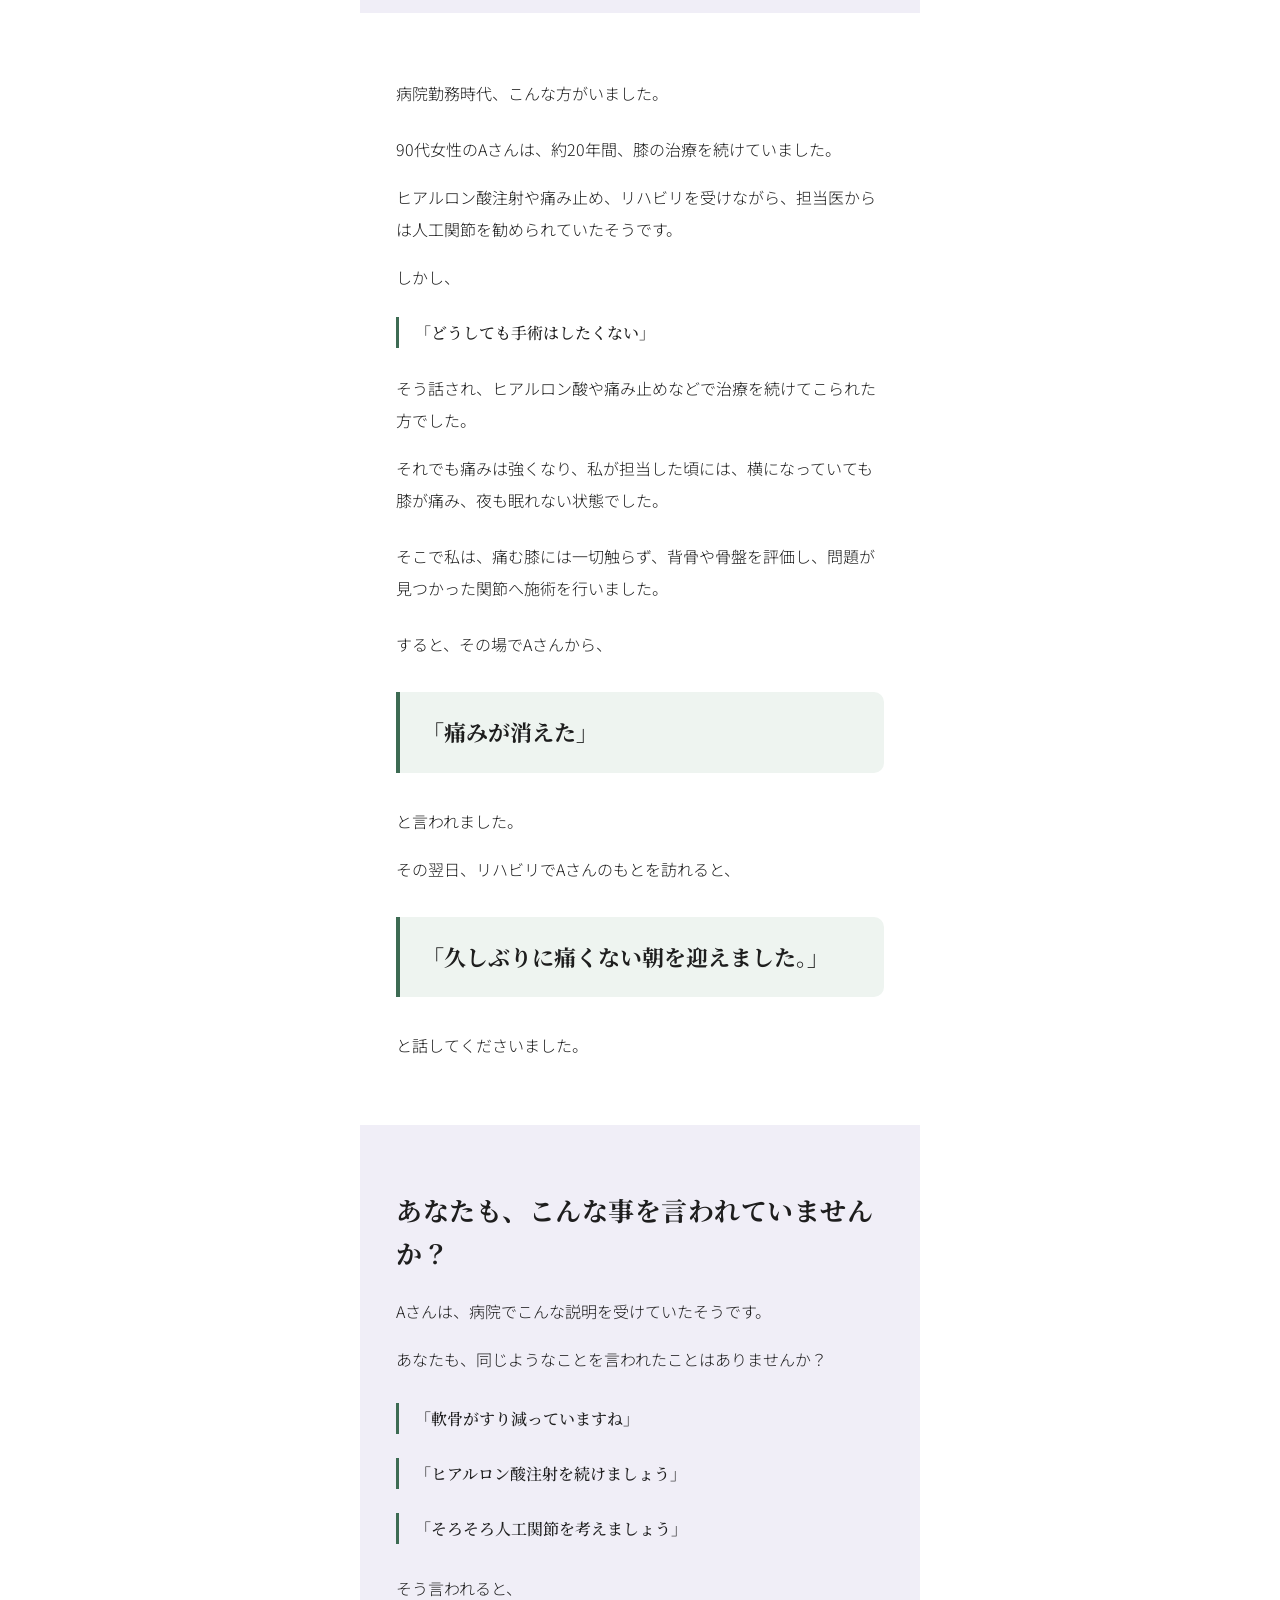
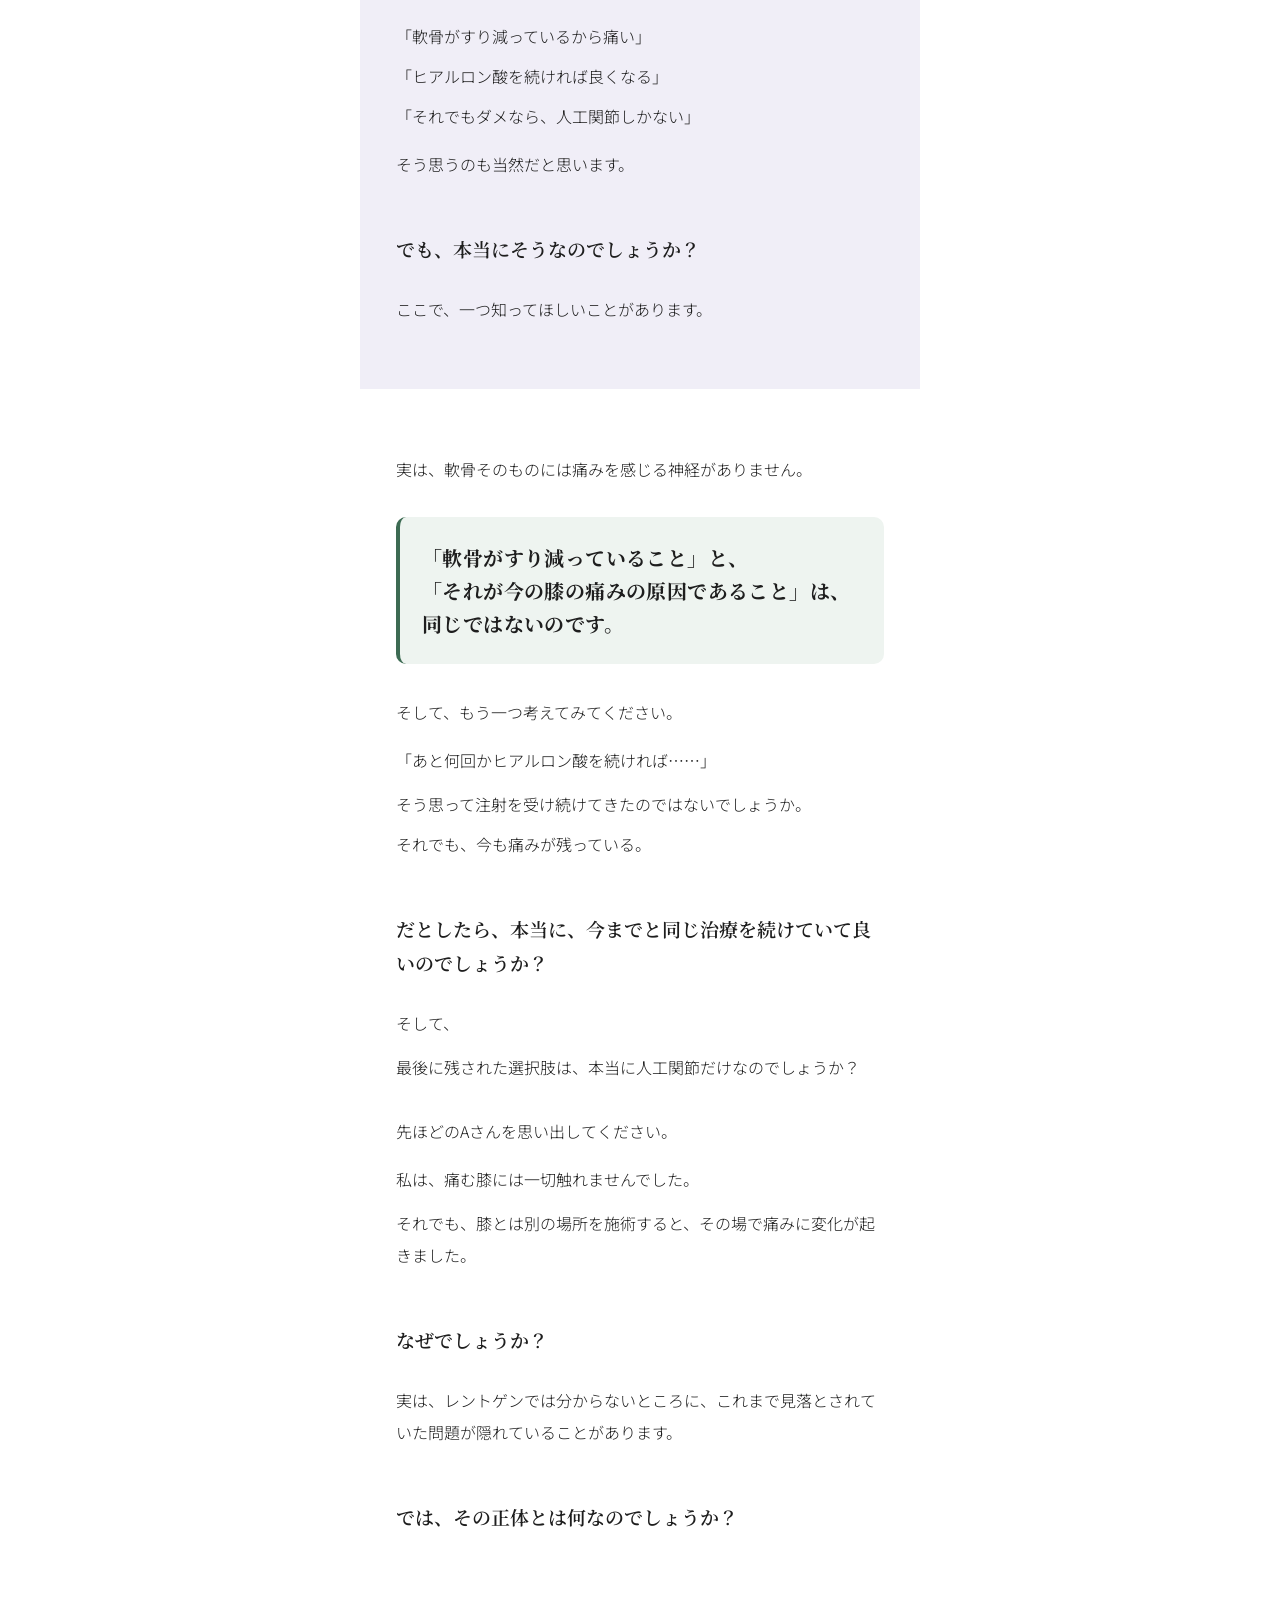
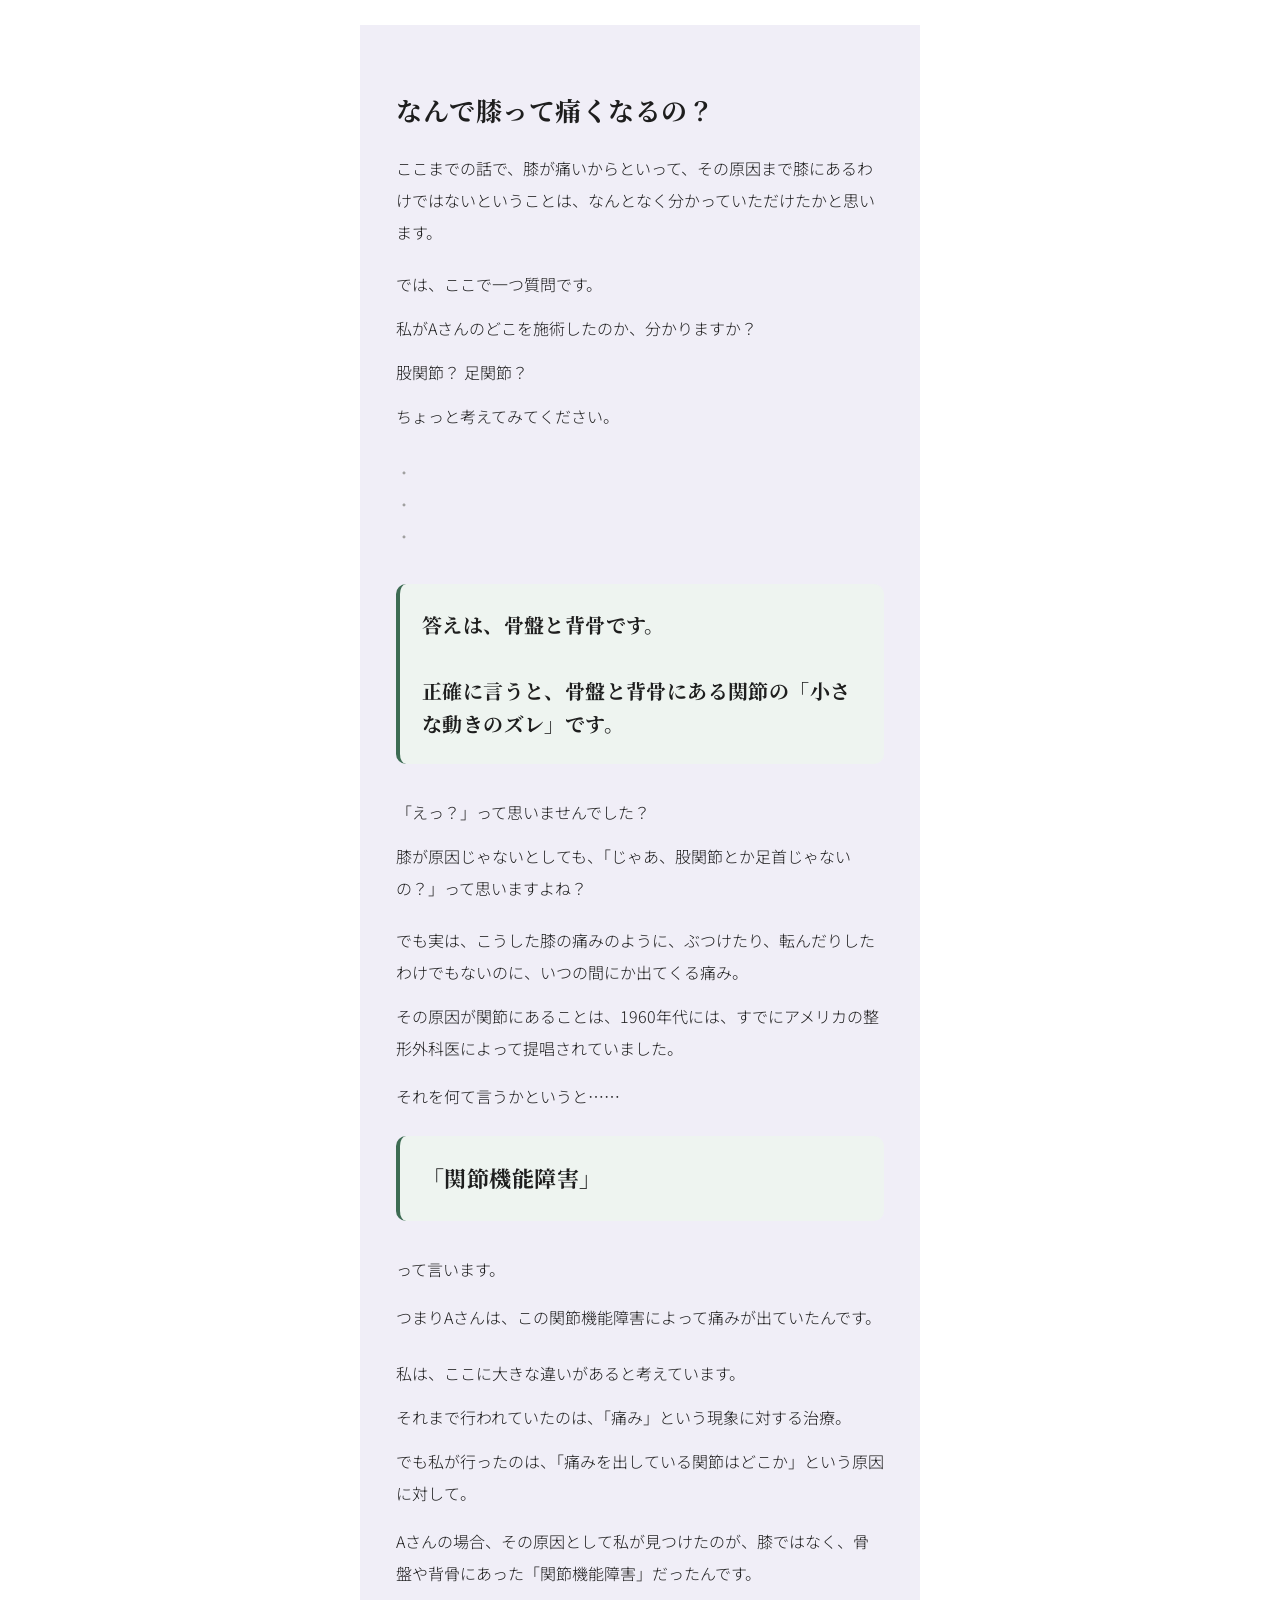
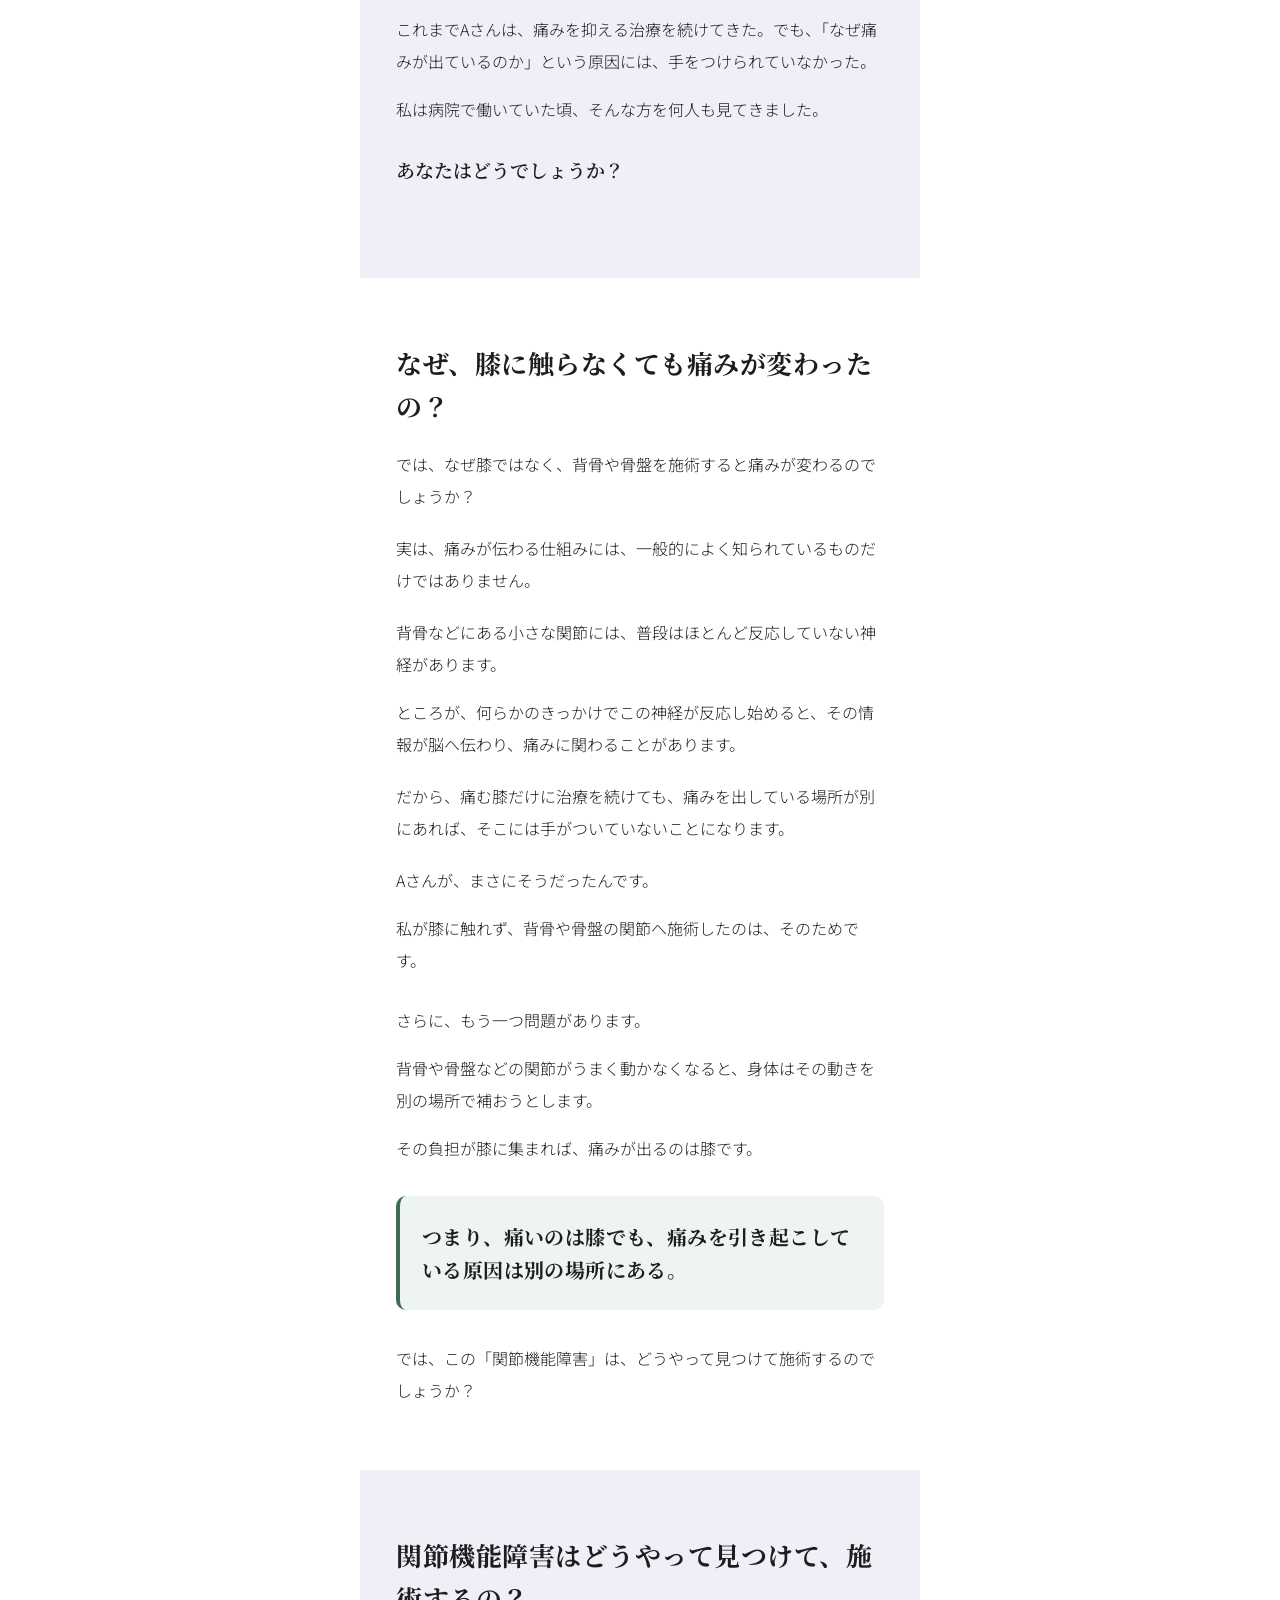
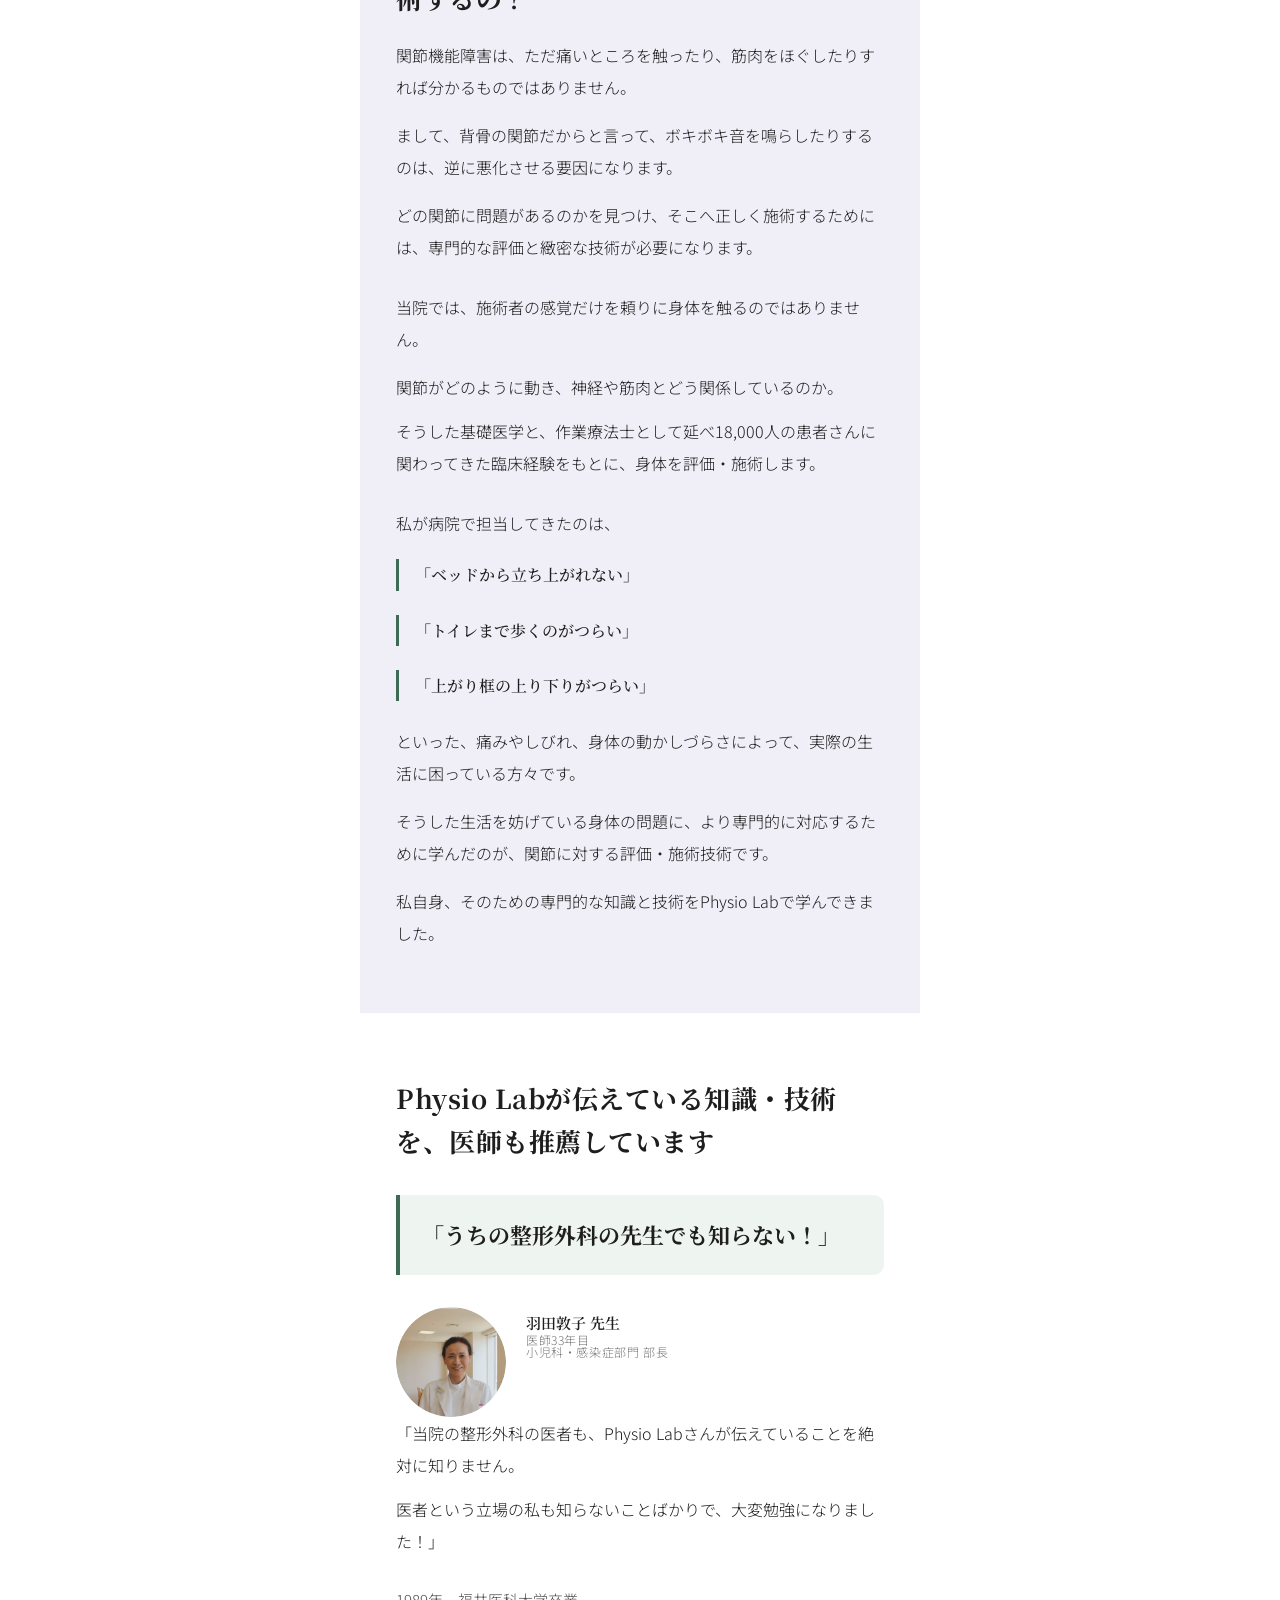
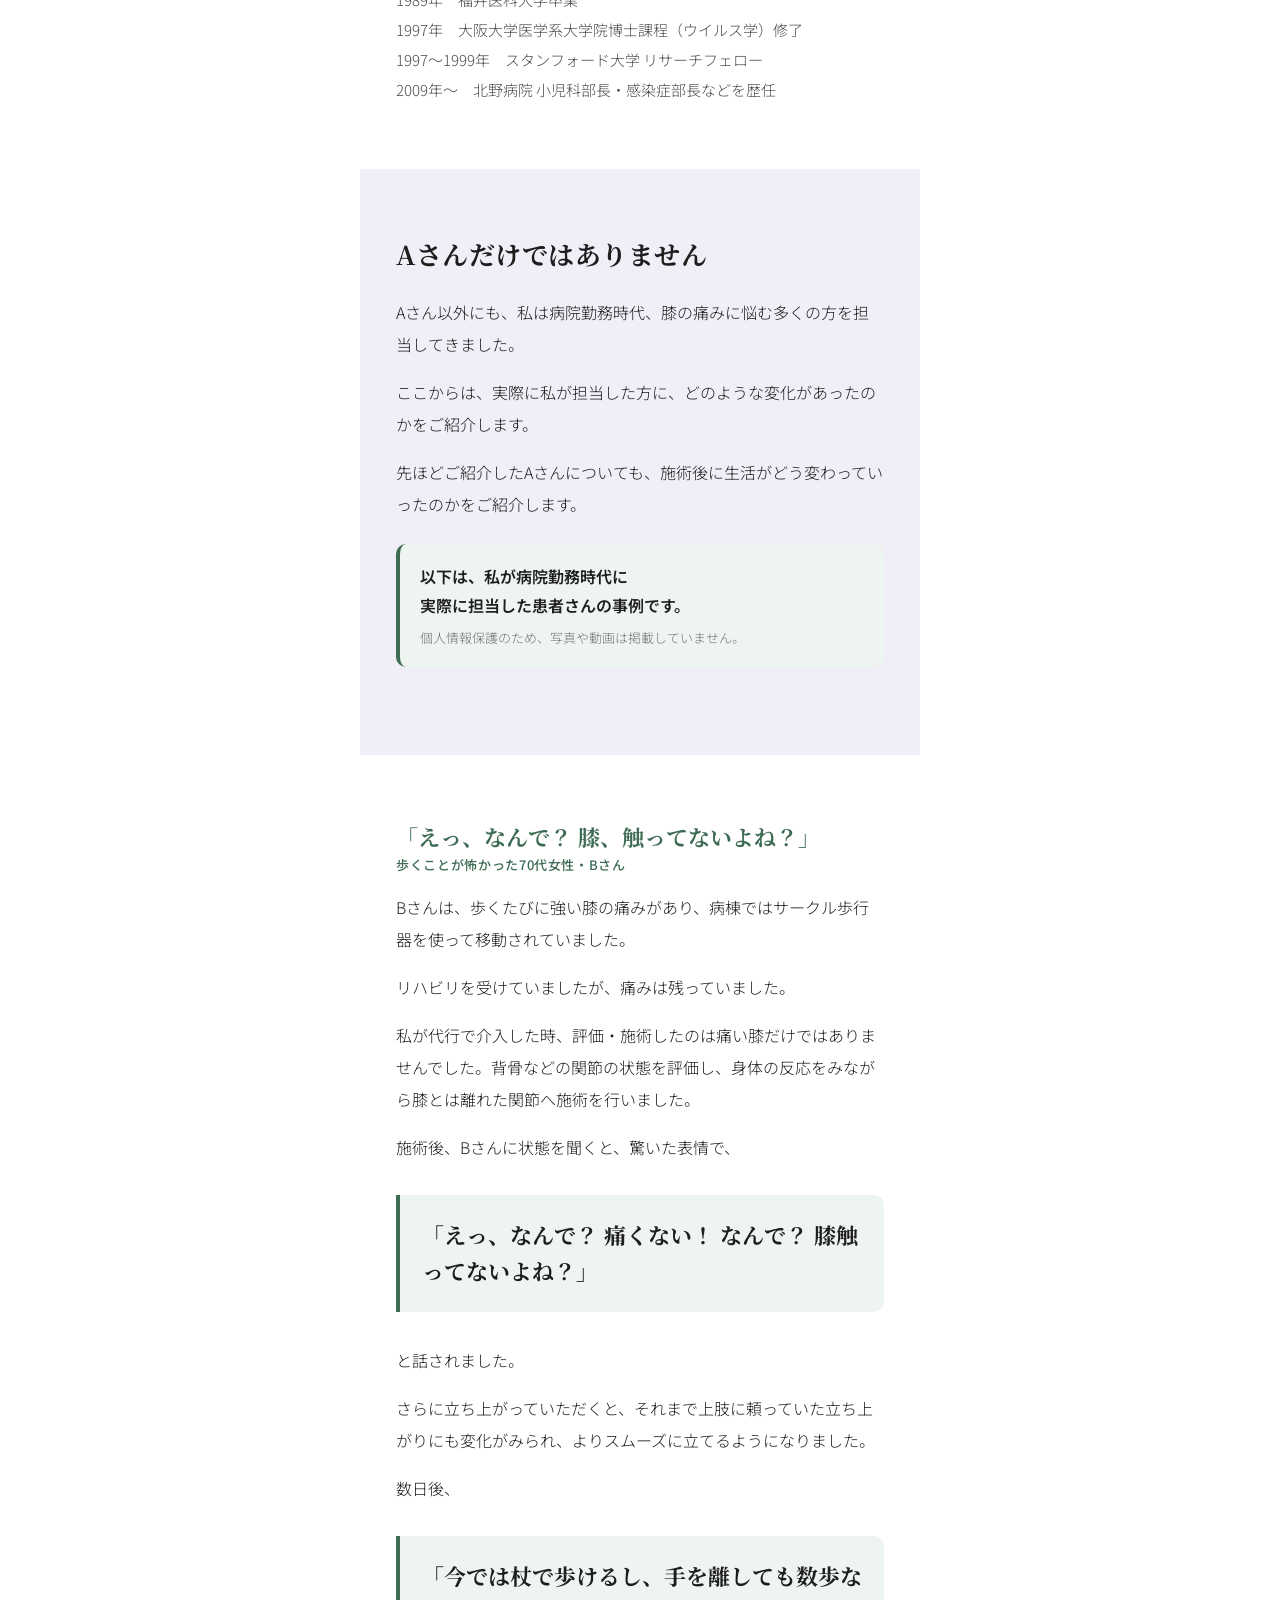
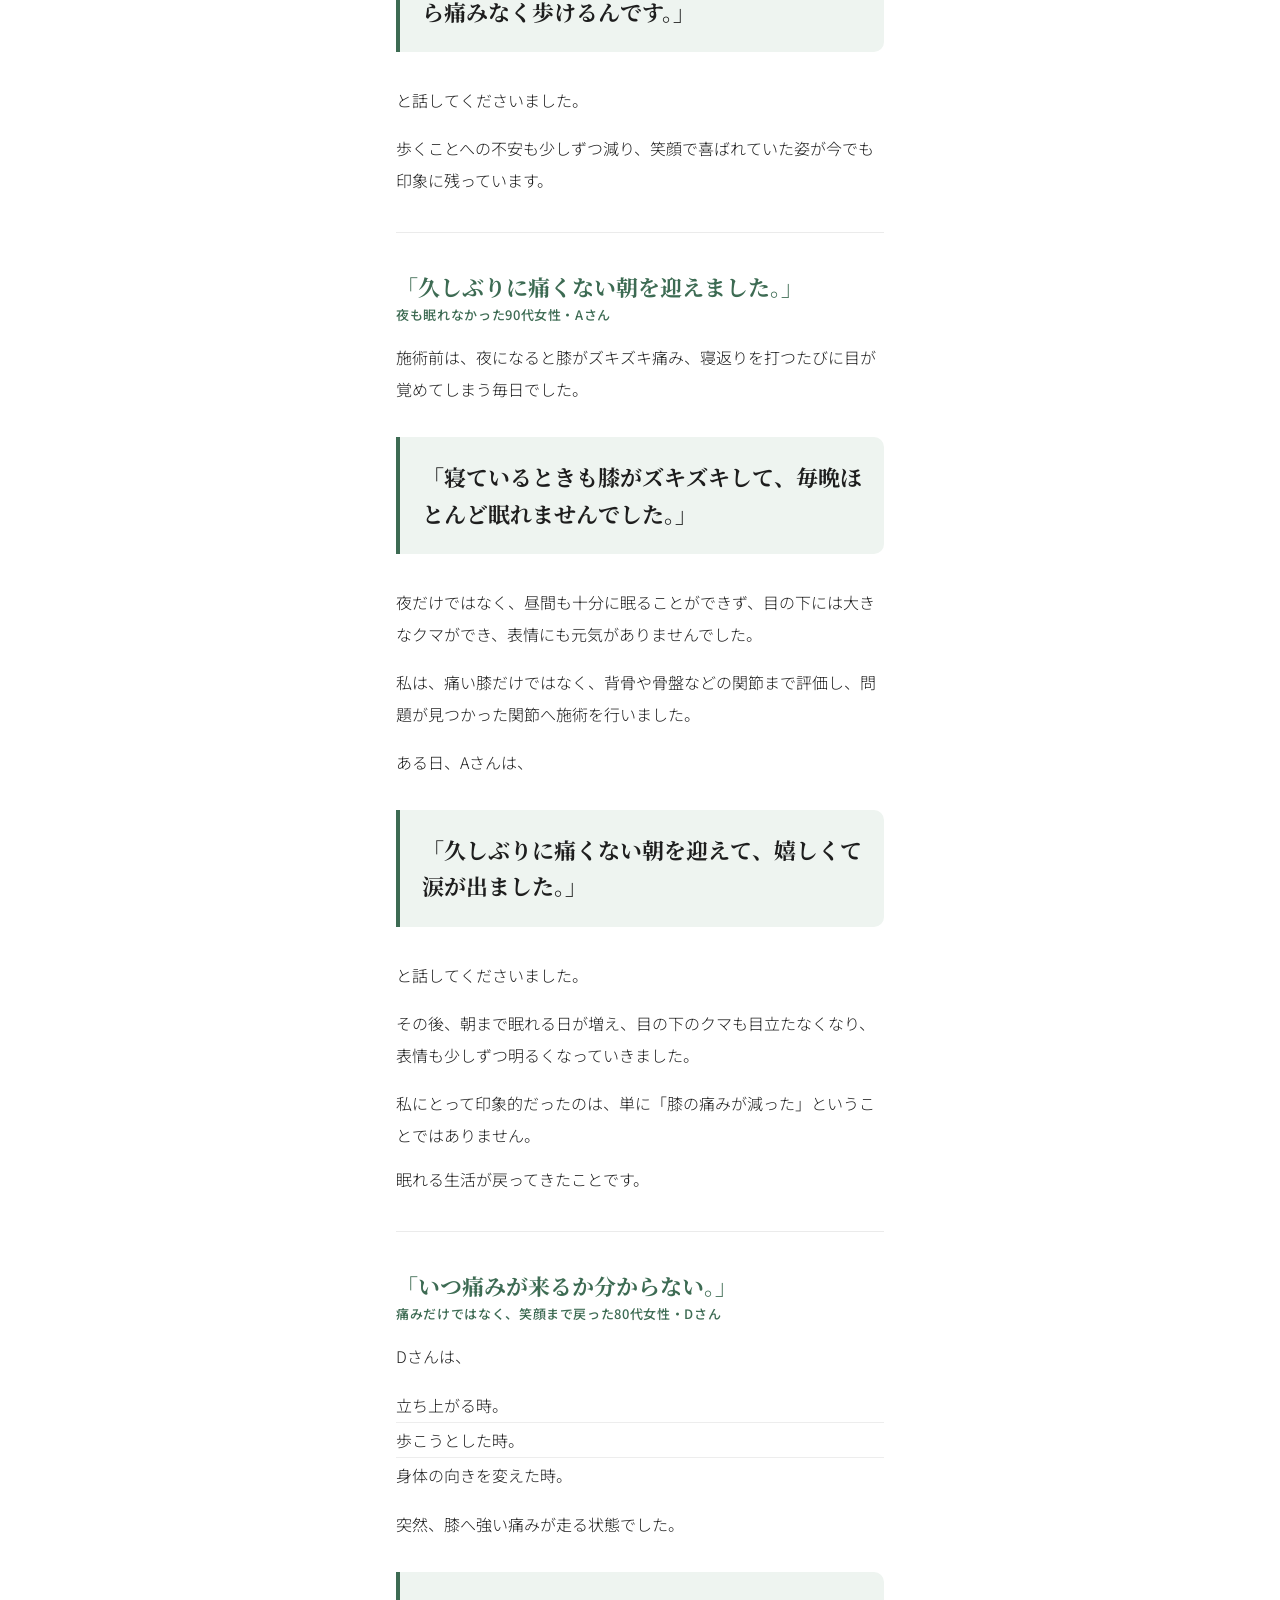
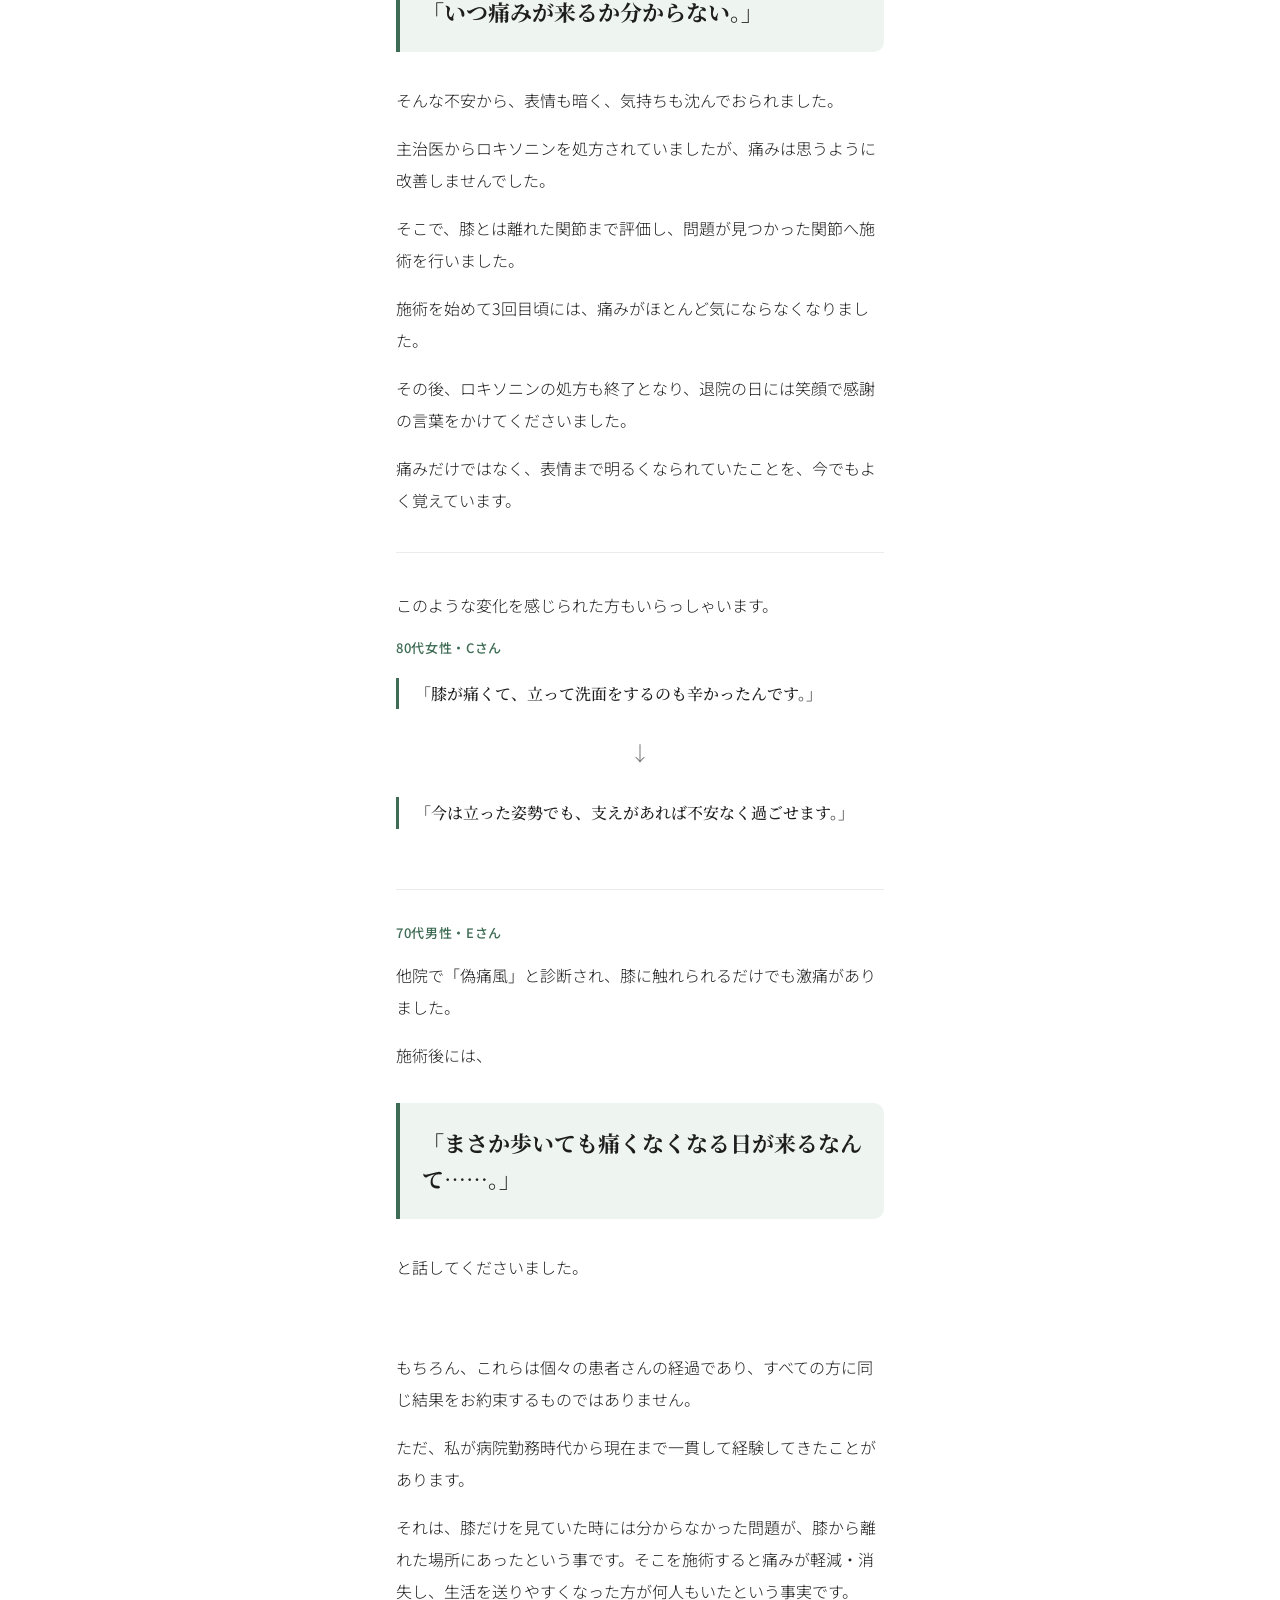
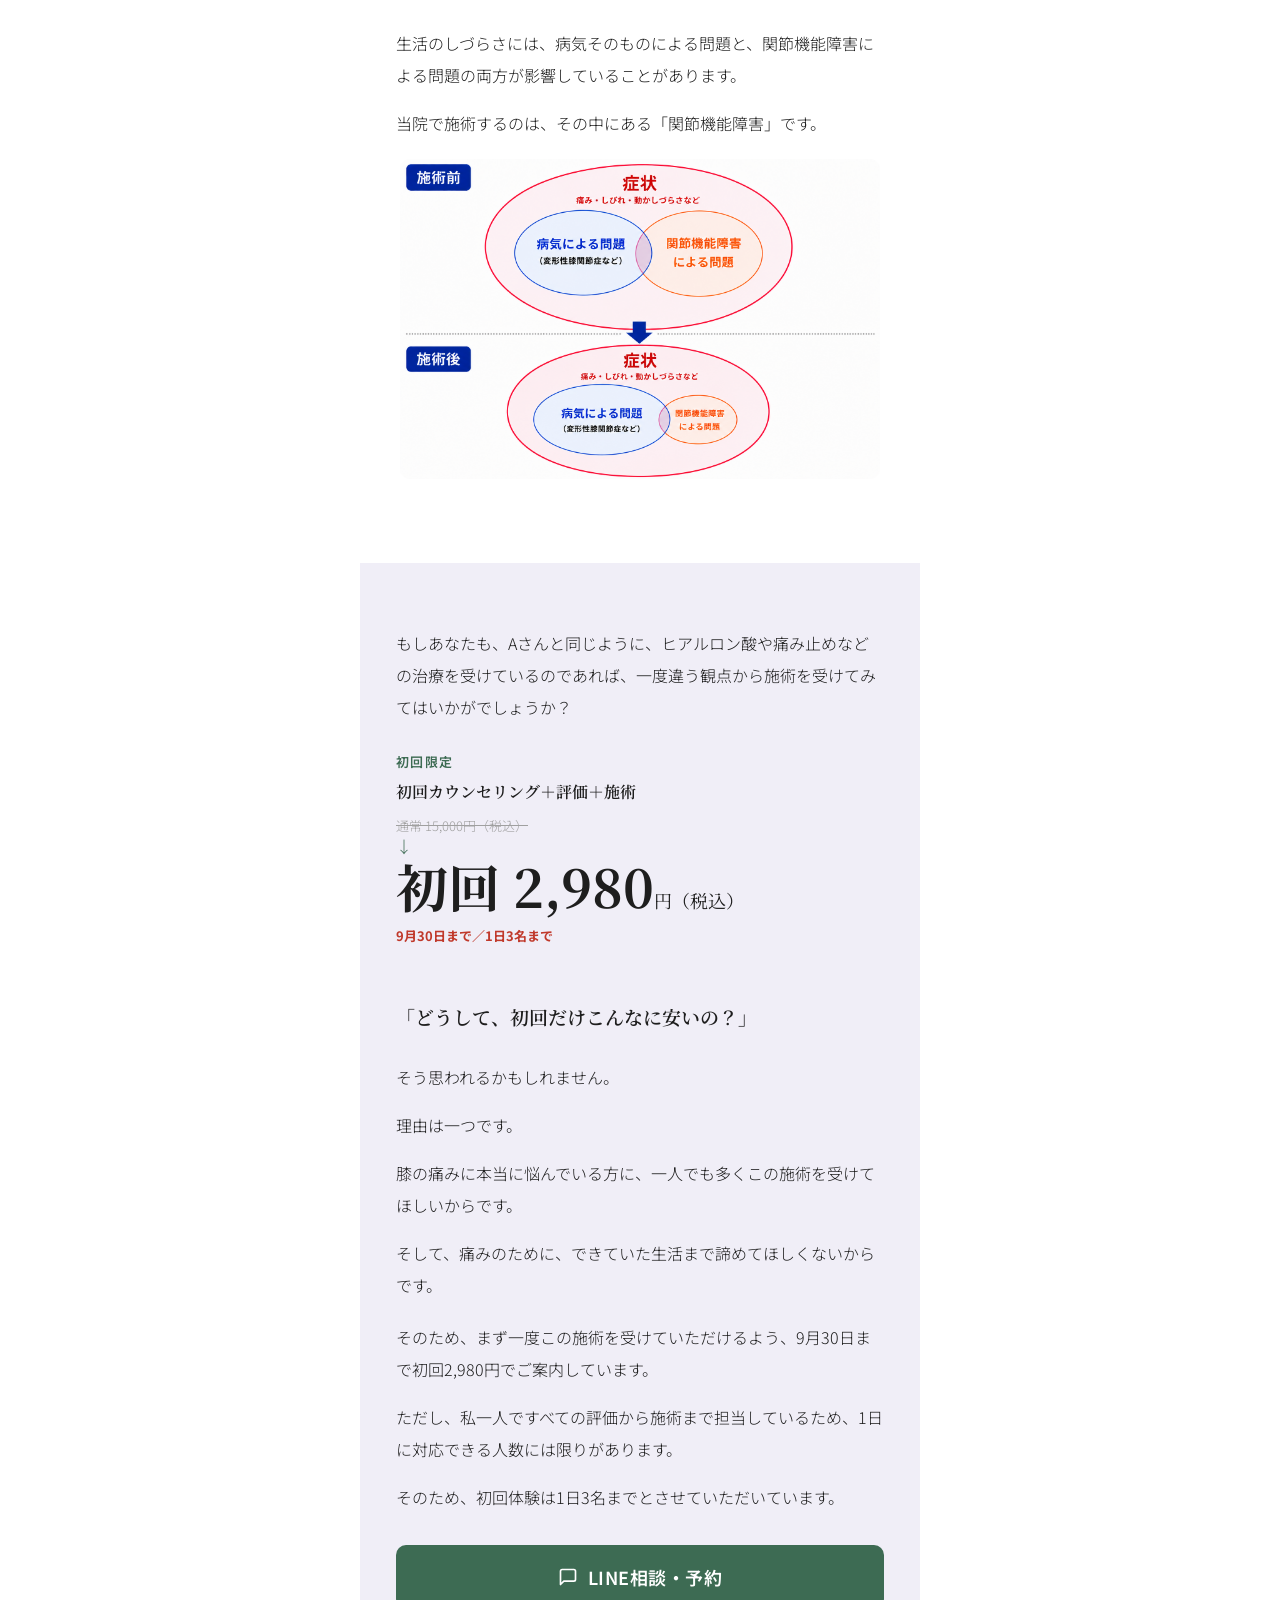
==== commit e9ae1c5d: "Add files via upload" ====
--- a/index.html
+++ b/index.html
@@ -10,7 +10,6 @@
 <meta property="og:type" content="website">
 <meta property="og:locale" content="ja_JP">
 <link rel="stylesheet" href="style.css">
-<!-- Microsoft Clarity -->
 <script type="text/javascript">
     (function(c,l,a,r,i,t,y){
         c[a]=c[a]||function(){(c[a].q=c[a].q||[]).push(arguments)};
@@ -18,7 +17,6 @@
         y=l.getElementsByTagName(r)[0];y.parentNode.insertBefore(t,y);
     })(window, document, "clarity", "script", "xu9sb1viyo");
 </script>
-<!-- Meta Pixel Code -->
 <script>
 !function(f,b,e,v,n,t,s)
 {if(f.fbq)return;n=f.fbq=function(){n.callMethod?
@@ -34,37 +32,34 @@
 <noscript><img height="1" width="1" style="display:none"
 src="https://www.facebook.com/tr?id=1794594331533146&ev=PageView&noscript=1"
 /></noscript>
-<!-- End Meta Pixel Code -->
 </head>
 <body>
 <div class="lp">
 
-<!-- ═══════════════════════════════
-     第1/8分割
-     心理的役割：
-       既存認識への疑問
-       → Information Gap
-       → 「関節機能障害」のReveal（予告）
-     ═══════════════════════════════ -->
-
-<!-- HERO -->
-<section class="sec s-white" style="padding-bottom:48px;">
-
-  <!-- プリヘッド -->
-  <span class="pre">変形性<span class="kw">膝</span>関節症専門整体</span>
+
+<!-- FV -->
+<section class="sec s-fv">
+
+  <!-- ①②：レベル1/2 -->
+  <span class="pre" style="font-family:'Zen Kaku Gothic New',sans-serif;font-size:16px;font-weight:700;letter-spacing:.08em;color:var(--green);"><span style="color:var(--tx);font-weight:700;">変形性</span><span style="color:var(--red);font-weight:900;font-size:1.1em;">膝</span><span style="color:var(--tx);font-weight:700;">関節症</span><span style="color:var(--green2);font-weight:600;">専門整体</span></span>
   <p class="fv-mid"><span class="kw">膝</span>の痛みに悩むあなたへ</p>
 
-  <!-- HL -->
-  <h1 class="fv-main-msg">医師やセラピストにも<br>まだ知られていない<br>「膝痛の秘密」</h1>
-
-  <!-- サブヘッド -->
-  <p class="fv-sub">20年間膝の治療を続け、<br>夜も眠れない程の痛みに苦しんでいた方が<br>「久しぶりに痛くない朝」を迎えた理由とは？</p>
-
-  <div class="fv-price fv-price-strong">
+  <!-- ③：レベル3・最重要 -->
+  <h1 class="fv-hl" style="font-family:'Noto Sans JP',sans-serif;font-weight:700;">医師やセラピストにも<br>まだ知られていない<br>「<span class="fv-hl-accent" style="font-weight:800;">膝痛の秘密</span>」</h1>
+
+  <!-- ④⑤：レベル3・Promise黒背景ブロック -->
+  <div class="fv-promise">
+    <span class="fv-promise-main">病院で見落とされている<br>膝痛の原因を改善します。</span>
+    <span class="fv-promise-sub">膝を気にせず、自然に動ける毎日へ。</span>
+  </div>
+
+  <!-- ⑥⑦：レベル3・価格（Promiseより一段控えめ） -->
+  <div class="fv-price-box">
     <span class="fv-price-lbl">初回限定</span>
-    <span class="fv-price-main">2,980<span>円（税込）</span></span>
-  </div>
-
+    <span class="fv-price-num">2,980<span>円（税込）</span></span>
+  </div>
+
+  <!-- ⑧：レベル2・CTA -->
   <a href="https://lin.ee/wItS04x" onclick="fbq('track','Lead')" class="btn-line">
     <svg width="20" height="20" viewBox="0 0 24 24" fill="none" stroke="currentColor" stroke-width="2" stroke-linecap="round" stroke-linejoin="round" aria-hidden="true"><path d="M21 15a2 2 0 0 1-2 2H7l-4 4V5a2 2 0 0 1 2-2h14a2 2 0 0 1 2 2z"/></svg>
     LINE相談・予約
@@ -375,7 +370,7 @@
     <span class="offer-orig">通常 15,000円（税込）</span>
     <span class="offer-arrow">↓</span>
     <span class="offer-price">初回 2,980<span>円（税込）</span></span>
-    <p class="offer-limit">9月15日まで／1日5名まで</p>
+    <p class="offer-limit">9月30日まで／1日3名まで</p>
   </div>
 
   <p class="q">「どうして、初回だけこんなに安いの？」</p>
@@ -384,9 +379,9 @@
   <p class="body" style="margin-top:16px;">理由は一つです。</p>
   <p class="body" style="margin-top:16px;">膝の痛みに本当に悩んでいる方に、一人でも多くこの施術を受けてほしいからです。</p>
   <p class="body" style="margin-top:16px;">そして、痛みのために、できていた生活まで諦めてほしくないからです。</p>
-  <p class="body" style="margin-top:20px;">そのため、まず一度この施術を受けていただけるよう、9月15日まで初回2,980円でご案内しています。</p>
+  <p class="body" style="margin-top:20px;">そのため、まず一度この施術を受けていただけるよう、9月30日まで初回2,980円でご案内しています。</p>
   <p class="body" style="margin-top:16px;">ただし、私一人ですべての評価から施術まで担当しているため、1日に対応できる人数には限りがあります。</p>
-  <p class="body" style="margin-top:16px;">そのため、初回体験は1日5名までとさせていただいています。</p>
+  <p class="body" style="margin-top:16px;">そのため、初回体験は1日3名までとさせていただいています。</p>
 
   <div class="cta-block" style="padding:32px 0 0;">
     <a href="https://lin.ee/wItS04x" onclick="fbq('track','Lead')" class="btn-line">
@@ -617,11 +612,11 @@
     <span class="offer-orig">通常 15,000円（税込）</span>
     <span class="offer-arrow">↓</span>
     <span class="offer-price">初回 2,980<span>円（税込）</span></span>
-    <p class="offer-limit">9月15日まで／1日5名まで</p>
+    <p class="offer-limit">9月30日まで／1日3名まで</p>
   </div>
 
   <p class="body">私一人ですべての評価から施術まで担当しているため、1日に対応できる人数には限りがあります。</p>
-  <p class="body" style="margin-top:12px;">そのため、初回体験は1日5名までとさせていただいています。</p>
+  <p class="body" style="margin-top:12px;">そのため、初回体験は1日3名までとさせていただいています。</p>
 
   <h3 class="ssh" style="margin-top:36px;">このような方におすすめです</h3>
   <ul class="ck-list" style="margin-bottom:28px;">
@@ -681,7 +676,7 @@
     <span class="offer-orig">通常15,000円（税込）</span>
     <span class="offer-arrow">↓</span>
     <span class="offer-price">初回2,980<span>円（税込）</span></span>
-    <p class="offer-limit">9月15日まで／1日5名まで</p>
+    <p class="offer-limit">9月30日まで／1日3名まで</p>
   </div>
 
   <p class="body"><strong>施術場所</strong></p>
--- a/style.css
+++ b/style.css
@@ -1,582 +1,461 @@
-@import url('https://fonts.googleapis.com/css2?family=Noto+Serif+JP:wght@400;500;600&family=Noto+Sans+JP:wght@300;400;500&display=swap');
+@import url('https://fonts.googleapis.com/css2?family=Noto+Serif+JP:wght@400;500;600;700&family=Noto+Sans+JP:wght@300;400;500;600;700;800&family=Zen+Kaku+Gothic+New:wght@400;500;700;900&display=swap');
 
 /* ── Reset ── */
 *,*::before,*::after{box-sizing:border-box;margin:0;padding:0}
 html{font-size:16px;scroll-behavior:smooth}
 body{
   font-family:'Noto Sans JP',sans-serif;
-  font-weight:300;
-  color:#2d2d2d;
-  background:#fff;
+  font-weight:300;color:#1e1e1e;background:#fff;
   -webkit-font-smoothing:antialiased;
-  padding-bottom:80px;
-  line-height:1;
+  padding-bottom:80px;line-height:1;
 }
 img{display:block;max-width:100%;height:auto}
 a{color:inherit;text-decoration:none}
 ul,ol{list-style:none}
 
-/* ── Design Tokens ── */
+/* ── Tokens ── */
 :root{
-  /* Colors */
-  --green:     #3d6b53;
-  --green2:    #4f8068;
-  --lav:       #f0eef7;      /* 薄いラベンダー */
-  --lav2:      #e8e4f4;      /* 少し濃いラベンダー（アクセント） */
-  --white:     #ffffff;
-  --off:       #fafaf9;      /* オフホワイト */
-  --tx:        #1e1e1e;
-  --txm:       #4a4a4a;
-  --txs:       #767676;
-  --txl:       #a0a0a0;
-  --line-c:    rgba(0,0,0,.08);
-
-  /* Type */
-  --serif:     'Noto Serif JP', serif;
-  --sans:      'Noto Sans JP', sans-serif;
-
-  /* Layout */
-  --max:       560px;
-  --px:        22px;
-  --r:         10px;
-  --r-lg:      16px;
+  --green:    #3d6b53;
+  --green2:   #4f8068;
+  --green-bg: #eef4f0;
+  --lav:      #f0eef7;
+  --lav2:     #e8e4f4;
+  --white:    #ffffff;
+  --off:      #fafaf9;
+  --tx:       #1e1e1e;
+  --txm:      #4a4a4a;
+  --txs:      #767676;
+  --txl:      #a0a0a0;
+  --red:      #c0392b;
+  --line-c:   rgba(0,0,0,.08);
+  --serif:    'Noto Serif JP', serif;
+  --sans:     'Noto Sans JP', sans-serif;
+  --max:      560px;
+  --px:       22px;
+  --r:        10px;
+  --r-lg:     16px;
 }
 
 /* ── Layout ── */
 .lp{max-width:var(--max);margin:0 auto}
-
-/* ── Sections ── */
 .s-white{background:var(--white)}
+.s-green{background:var(--green-bg)}
 .s-lav{background:var(--lav)}
 .s-off{background:var(--off)}
 .sec{padding:56px var(--px)}
-.sec-sm{padding:40px var(--px)}
-
-/* ── Typography Scale ── */
-/* Level 0: pre-head label */
-.pre{
+
+/* ══════════════════════════════
+   FV
+══════════════════════════════ */
+.fv-wrap{
+  background:var(--green-bg);
+  padding:36px var(--px) 48px;
+}
+/* プリヘッド */
+.fv-prehead{
+  font-size:12px;font-weight:500;letter-spacing:.14em;
+  color:var(--green);display:block;margin-bottom:4px;
+}
+/* 対象者 */
+.fv-target{
+  font-family:var(--serif);font-size:16px;font-weight:600;
+  color:var(--txm);margin-bottom:24px;display:block;line-height:1.5;
+}
+/* 悩みリスト枠 */
+.fv-concerns{
+  background:#fff;border-radius:var(--r);
+  padding:18px 18px 14px;margin-bottom:28px;
+  border:1px solid rgba(61,107,83,.15);
+}
+.fv-concerns-title{
+  font-size:12px;font-weight:600;color:var(--green);
+  letter-spacing:.1em;display:block;margin-bottom:12px;
+}
+.fv-concerns ul{padding:0;}
+.fv-concerns li{
+  font-size:15px;font-weight:300;line-height:1.75;
+  color:var(--tx);padding:7px 0 7px 22px;
+  position:relative;border-bottom:1px solid var(--line-c);
+}
+.fv-concerns li:last-child{border-bottom:none}
+.fv-concerns li::before{
+  content:'✓';position:absolute;left:0;top:7px;
+  color:var(--green);font-weight:700;font-size:13px;
+}
+/* ──────────────────────────────
+   FV セクション背景
+────────────────────────────── */
+.s-fv{
+  background:var(--green-bg);
+  padding:40px var(--px) 48px;
+}
+
+/* HL：レベル3最強 */
+.fv-hl{
+  font-family:var(--serif);
+  font-size:38px;
+  font-weight:700;
+  line-height:1.42;
+  letter-spacing:.01em;
+  color:var(--tx);
+  margin:24px 0 20px;
+}
+/* 「膝痛の秘密」のみ赤強調 */
+.fv-hl-accent{
+  color:var(--red);
+}
+
+/* サブヘッド：レベル2 */
+.fv-sub{
+  font-family:var(--serif);
+  font-size:17px;
+  font-weight:500;
+  line-height:1.85;
+  color:var(--txm);
+  margin-bottom:28px;
+}
+
+/* Promise：レベル3（HLの次点・黒背景） */
+.fv-promise{
+  background:var(--tx);
+  color:#fff;
+  border-radius:var(--r);
+  padding:22px 20px;
+  margin-bottom:20px;
+}
+.fv-promise-main{
+  font-family:var(--serif);
+  font-size:20px;
+  font-weight:700;
+  line-height:1.65;
+  color:#fff;
+  display:block;
+  margin-bottom:10px;
+}
+.fv-promise-sub{
+  font-size:16px;
+  font-weight:500;
+  color:#ffffff;
+  line-height:1.9;
+}
+
+/* 価格枠：レベル3（HL・Promiseより一段控えめ） */
+.fv-price-box{
+  background:#fff;
+  border:2px solid var(--green);
+  border-radius:var(--r);
+  padding:16px 20px 14px;
+  margin-bottom:20px;
+  text-align:center;
+}
+.fv-price-lbl{
   font-size:12px;
-  font-weight:400;
+  font-weight:600;
   letter-spacing:.12em;
   color:var(--green);
-  text-transform:none;
-  margin-bottom:16px;
   display:block;
-}
-
-/* Level 1: Main Headline */
-.hl{
+  margin-bottom:6px;
+}
+.fv-price-orig{
+  font-size:13px;
+  color:var(--txl);
+  text-decoration:line-through;
+  display:block;
+  margin-bottom:4px;
+}
+.fv-price-num{
   font-family:var(--serif);
-  font-size:26px;
-  font-weight:600;
-  line-height:1.68;
-  letter-spacing:.02em;
+  font-size:44px;
+  font-weight:700;
   color:var(--tx);
-  margin-bottom:0;
-}
-
-/* Level 2: Section heading */
-.sh{
-  font-family:var(--serif);
-  font-size:26px;
+  line-height:1;
+  display:block;
+}
+.fv-price-num span{
+  font-size:17px;
+  font-weight:400;
+}
+.fv-limit{
+  font-size:13px;
+  color:var(--red);
   font-weight:700;
-  line-height:1.65;
-  letter-spacing:.02em;
-  color:var(--tx);
-  margin-top:48px;
-  margin-bottom:20px;
-}
-
-/* Level 3: Sub-heading */
-.ssh{
-  font-family:var(--serif);
-  font-size:18px;
-  font-weight:600;
-  line-height:1.7;
-  letter-spacing:.02em;
-  color:var(--tx);
-  margin-bottom:16px;
-}
-
-/* Body */
-.body{
-  font-size:16px;
-  font-weight:300;
-  line-height:2.0;
-  color:var(--tx);
-}
-.body+.body{margin-top:20px}
-
-.bodys{
-  font-size:15px;
-  font-weight:300;
-  line-height:2.0;
-  color:var(--txm);
-}
-
-/* ── Problem list（生活場面）── */
-.prob-list{margin:24px 0}
-.prob-list li{
-  font-size:16px;
-  font-weight:300;
-  line-height:1;
-  color:var(--tx);
-  padding:11px 0 11px 18px;
-  position:relative;
-  border-bottom:1px solid var(--line-c);
-}
-.prob-list li:first-child{border-top:1px solid var(--line-c)}
-.prob-list li::before{
-  content:'';
-  position:absolute;
-  left:0;top:50%;
-  width:6px;height:6px;
-  border-radius:50%;
-  background:var(--green);
-  opacity:.45;
-  transform:translateY(-50%);
-}
-
-/* Check list */
-.ck-list{margin:16px 0}
-.ck-list li{
-  display:flex;align-items:flex-start;gap:10px;
-  font-size:15px;font-weight:300;
-  line-height:1.8;color:var(--tx);
-  padding:8px 0;
-}
-.ck-list li::before{
-  content:'✓';
-  color:var(--green);
-  font-weight:500;
-  flex-shrink:0;
-  margin-top:1px;
-}
-
-/* Dot list */
-.dot-list li{
-  display:flex;align-items:flex-start;gap:10px;
-  font-size:15px;font-weight:300;
-  line-height:1.8;color:var(--txm);
-  padding:6px 0;
-}
-.dot-list li::before{
-  content:'';
-  width:5px;height:5px;
-  border-radius:50%;
-  background:var(--green);
-  opacity:.4;
-  flex-shrink:0;
   margin-top:8px;
-}
-
-/* ── Question / Reveal ── */
-/* 問いかけ：本文より一段強く、前後に余白 */
-.q{
-  font-family:var(--serif);
-  font-size:19px;
-  font-weight:500;
-  line-height:1.75;
-  color:var(--tx);
-  margin:52px 0 28px;
-}
-
-/* Reveal：さらに一段強い */
-.reveal{
-  font-family:var(--serif);
-  font-size:20px;
-  font-weight:600;
-  line-height:1.6;
-  letter-spacing:.02em;
-  color:var(--tx);
-  margin:32px 0;
-  padding:24px 22px;
-  background:var(--lav);
-  border-radius:var(--r);
-  border-left:3px solid var(--green);
-}
-
-/* 患者の言葉（引用） */
-.voice-qt{
-  font-family:var(--serif);
-  font-size:23px;
-  font-weight:600;
-  line-height:1.7;
-  color:var(--tx);
-  padding:22px 20px 22px 22px;
-  border-left:4px solid var(--green);
-  background:var(--lav2);
-  border-radius:0 var(--r) var(--r) 0;
-  margin:32px 0;
-}
-
-/* インライン引用（短い） */
-.qt{
-  font-family:var(--serif);
-  font-size:16px;
-  font-weight:500;
-  line-height:1.95;
-  color:var(--tx);
-  padding-left:16px;
-  border-left:3px solid var(--green);
-  margin:24px 0;
-}
-
-/* ── Section label ── */
-.lbl{
-  font-size:11px;
-  font-weight:500;
-  letter-spacing:.14em;
-  color:var(--green);
   display:block;
-  margin-bottom:12px;
-  opacity:.85;
-}
-
-/* ── CTA Buttons ── */
-.btn-line{
-  display:flex;align-items:center;justify-content:center;gap:10px;
-  width:100%;
-  padding:22px 20px;
-  border-radius:var(--r);
-  background:var(--green);
-  color:#fff;
-  font-family:var(--sans);
-  font-size:18px;
-  font-weight:600;
-  letter-spacing:.03em;
-  border:none;cursor:pointer;
-  text-decoration:none;
-  transition:background .2s;
-  margin-bottom:12px;
-}
-.btn-line:hover{background:var(--green2)}
-
-.btn-tel{
-  display:flex;align-items:center;justify-content:center;gap:10px;
-  width:100%;
-  padding:16px 20px;
-  border-radius:var(--r);
-  background:var(--white);
-  color:var(--tx);
-  border:1px solid rgba(0,0,0,.18);
-  font-family:var(--sans);
-  font-size:15px;
-  font-weight:400;
-  letter-spacing:.02em;
-  cursor:pointer;
-  text-decoration:none;
-  transition:background .2s;
-}
-.btn-tel:hover{background:#f5f5f5}
-
-/* ── CTA Block ── */
-.cta-block{
-  padding:40px var(--px);
-  background:var(--lav);
-}
-.cta-note{
-  font-size:13px;
-  font-weight:300;
-  color:var(--txs);
-  text-align:center;
-  margin-top:12px;
-  line-height:1.8;
-}
-
-/* ── Hero price ── */
-.fv-price{
-  background:var(--lav);
-  border-radius:var(--r);
-  padding:20px 22px 18px;
-  margin:28px 0 24px;
-}
-.fv-price-lbl{
-  font-size:13px;font-weight:600;
-  letter-spacing:.1em;color:var(--green);
-  display:block;margin-bottom:10px;
-}
-.fv-price-main{
-  font-family:var(--serif);
-  font-size:44px;font-weight:700;
-  color:var(--tx);line-height:1;
-  display:block;margin-bottom:3px;
-}
-.fv-price-main span{font-size:18px;font-weight:400}
-
-/* ── Offer box ── */
-.offer-box{
-  background:var(--lav);
-  border-radius:var(--r-lg);
-  padding:28px 22px 24px;
-  margin-bottom:24px;
-}
-.offer-lbl{
-  font-size:11px;font-weight:500;
-  letter-spacing:.13em;color:var(--green);
-  opacity:.8;display:block;margin-bottom:10px;
-}
-.offer-title{
-  font-family:var(--serif);
-  font-size:15px;font-weight:500;
-  color:var(--tx);margin-bottom:14px;line-height:1.7;
-}
-.offer-orig{
-  font-size:13px;color:var(--txl);
-  text-decoration:line-through;display:block;margin-bottom:4px;
-}
-.offer-arrow{
-  font-size:16px;color:var(--green);
-  opacity:.5;display:block;margin:6px 0;
-}
-.offer-price{
-  font-family:var(--serif);
-  font-size:44px;font-weight:700;
-  color:var(--tx);line-height:1;
-  display:block;margin-bottom:4px;
-}
-.offer-price span{font-size:17px;font-weight:400}
-.offer-limit{
-  font-size:12px;font-weight:400;
-  color:var(--txs);margin-top:10px;line-height:1.8;
-}
-
-/* ── Profile ── */
-.pp{
-  width:96px;height:96px;
-  border-radius:50%;
-  object-fit:cover;object-position:center top;
-  margin:0 0 20px;
-}
-.pname{
-  font-family:var(--serif);
-  font-size:20px;font-weight:600;
-  letter-spacing:.03em;margin-bottom:4px;
-}
-.prole{font-size:12px;color:var(--txs);letter-spacing:.06em;display:block;margin-bottom:2px}
-.prolel{font-size:12px;color:var(--txs);letter-spacing:.06em;display:block;margin-bottom:28px}
-
-/* ── Recommendation ── */
-.ri{display:flex;gap:16px;align-items:flex-start;margin-bottom:20px}
-.rp{
-  width:64px;height:64px;
-  border-radius:50%;
-  object-fit:cover;object-position:center top;
-  flex-shrink:0;
-}
-.rn{font-family:var(--serif);font-size:15px;font-weight:500;color:var(--tx);display:block;margin-bottom:3px}
-.rr{font-size:12px;color:var(--txs);letter-spacing:.05em;display:block}
-
-/* ── Flow steps ── */
-.fi{padding:28px 0;border-top:1px solid var(--line-c)}
-.fi:first-child{border-top:none}
-.fnum{
-  font-size:11px;font-weight:500;
-  letter-spacing:.12em;color:var(--green);
-  opacity:.7;display:block;margin-bottom:10px;
-}
-.fimg{width:100%;border-radius:var(--r);margin-top:16px}
-
-/* ── Location box ── */
-.loc-box{
-  background:var(--lav);border-radius:var(--r);
-  padding:18px 20px;margin-bottom:12px;
-}
-.loc-box p{font-size:14px;font-weight:300;line-height:2;color:var(--tx)}
-.loc-box strong{font-weight:500;color:var(--green)}
-
-/* ── Info anchor（重要な問いかけ） ── */
-.info-q{
-  font-family:var(--serif);
-  font-size:18px;font-weight:600;
-  line-height:1.72;color:var(--tx);
-  margin:40px 0 28px;
-}
-
-/* ── Voice block（患者事例） ── */
-.vb{padding:36px 0;border-top:1px solid var(--line-c)}
-.vb:first-child{border-top:none}
-.vb-head{
-  font-family:var(--serif);
-  font-size:20px;font-weight:700;
-  line-height:1.6;color:var(--tx);
-  margin-bottom:4px;
-}
-.vb-sub{
-  font-size:13px;font-weight:500;
-  color:var(--green);
-  letter-spacing:.04em;
-  display:block;
-  margin-bottom:20px;
-}
-.vb-note{
-  font-size:12px;font-weight:300;
-  color:var(--txl);line-height:1.8;
-  padding:12px 16px;
-  background:var(--off);
-  border-radius:8px;
-  margin-bottom:24px;
-}
-
-/* ── Inline image ── */
-.inline-img{
-  width:100%;max-width:480px;
-  height:auto;border-radius:var(--r);
-  display:block;margin:20px auto;
-}
-
-/* ── Final anchor ── */
-.final-anchor{
-  font-family:var(--serif);
-  font-size:19px;font-weight:600;
-  line-height:1.7;color:var(--tx);
-  text-align:center;margin:32px 0 8px;
-}
-
-/* ── Float bar ── */
-.fbar{
-  position:fixed;bottom:0;
-  left:50%;transform:translateX(-50%);
-  width:100%;max-width:var(--max);
-  display:flex;gap:10px;
-  padding:10px 16px 14px;
-  background:rgba(255,255,255,.97);
-  backdrop-filter:blur(8px);
-  box-shadow:0 -1px 0 rgba(0,0,0,.08);
-  z-index:1000;
-}
-.fbtn{
-  flex:1;
-  display:flex;align-items:center;justify-content:center;gap:7px;
-  padding:13px 8px;
-  border-radius:8px;
-  font-family:var(--sans);
-  font-size:14px;font-weight:500;
-  letter-spacing:.02em;
-  text-decoration:none;
-  border:none;cursor:pointer;
-  transition:background .2s;
-}
-.fbl{background:var(--green);color:#fff}
-.fbl:hover{background:var(--green2)}
-.fbt{background:var(--white);color:var(--tx);border:1px solid rgba(0,0,0,.18)}
-.fbt:hover{background:#f5f5f5}
-
-/* ── Footer ── */
-.ft{
-  padding:32px var(--px) 20px;
-  background:var(--lav);
-  text-align:center;
-}
-.fb{
-  font-family:var(--serif);
-  font-size:14px;font-weight:500;
-  color:var(--tx);letter-spacing:.04em;
-  display:block;margin-bottom:5px;
-}
-.ftag{font-size:12px;font-weight:300;color:var(--txs);line-height:2;margin-bottom:18px}
-.flink{font-size:12px;font-weight:300;color:var(--txs);border-bottom:.5px solid rgba(0,0,0,.15);padding-bottom:2px}
-
-/* ── PC ── */
-@media(min-width:580px){
-  :root{--px:36px}
-  .hl{font-size:30px}
-  .sec{padding:64px var(--px)}
-}
-
-/* ── FV 情報階層調整 ── */
-/* ②「膝の痛みに悩むあなたへ」：中程度 */
+}
+
+/* FV補助 */
 .fv-mid{
   font-family:var(--serif);
   font-size:15px;
   font-weight:400;
   line-height:1.7;
-  color:var(--txs);
-  margin-bottom:16px;
-  letter-spacing:.06em;
-}
-
-/* ③生活場面：1動作ずつ独立して認識させる */
-.fv-scenes{
-  margin:24px 0 28px;
-  padding-left:0;
-}
-.fv-scenes p{
-  font-family:var(--serif);
-  font-size:20px;
-  font-weight:500;
-  line-height:1;
-  color:var(--tx);
-  padding:12px 0;
-  letter-spacing:.04em;
-  border-bottom:1px solid rgba(0,0,0,.07);
-}
-.fv-scenes p:first-child{
-  border-top:1px solid rgba(0,0,0,.07);
-}
-.fv-scenes p+p{
-  border-top:none;
-}
-
-/* ④FVメインメッセージ：最も強く */
-.fv-main-msg{
-  font-family:var(--serif);
-  font-size:36px;
-  font-weight:700;
-  line-height:1.5;
-  letter-spacing:.01em;
-  color:var(--tx);
-  margin:32px 0 28px;
-}
-
-/* FV人物写真 */
-.fv-photo{
-  width:100%;
-  aspect-ratio:4/3;
-  object-fit:cover;
-  object-position:center top;
-  border-radius:12px;
-  display:block;
-  margin:0 0 28px;
-}
-
-/* FV価格強化 */
-.fv-price-strong{
-  background:var(--lav2);
-  border-radius:var(--r);
-  padding:24px 22px 20px;
-  margin:28px 0 24px;
-  border-left:3px solid var(--green);
-}
-
-
-/* ── 患者事例前：2階層注記 ── */
+  color:var(--txm);
+  margin-bottom:0;
+  letter-spacing:.03em;
+}
+
+/* ══════════════════════════════
+   Big Idea（黒背景ブロック）
+══════════════════════════════ */
+.big-idea{
+  background:var(--tx);padding:36px var(--px);text-align:center;
+}
+.big-idea-sub{
+  font-size:13px;font-weight:400;letter-spacing:.12em;
+  color:rgba(255,255,255,.55);display:block;margin-bottom:16px;
+}
+.big-idea-text{
+  font-family:var(--serif);font-size:22px;font-weight:700;
+  line-height:1.7;color:#fff;margin-bottom:14px;
+}
+.big-idea-accent{color:#ff8888;}
+.big-idea-note{
+  font-size:14px;font-weight:300;
+  color:rgba(255,255,255,.7);line-height:1.9;
+}
+
+/* ══════════════════════════════
+   Buttons
+══════════════════════════════ */
+.btn-line{
+  display:flex;align-items:center;justify-content:center;gap:10px;
+  width:100%;padding:22px 20px;border-radius:var(--r);
+  background:var(--green);color:#fff;
+  font-family:var(--sans);font-size:18px;font-weight:600;
+  letter-spacing:.03em;border:none;cursor:pointer;
+  text-decoration:none;transition:background .2s;margin-bottom:12px;
+}
+.btn-line:hover{background:var(--green2)}
+.btn-tel{
+  display:flex;align-items:center;justify-content:center;gap:10px;
+  width:100%;padding:16px 20px;border-radius:var(--r);
+  background:var(--white);color:var(--tx);
+  border:1px solid rgba(0,0,0,.2);
+  font-family:var(--sans);font-size:15px;font-weight:400;
+  cursor:pointer;text-decoration:none;transition:background .2s;
+}
+.btn-tel:hover{background:#f5f5f5}
+.cta-note{
+  font-size:13px;font-weight:300;color:var(--txs);
+  text-align:center;margin-top:8px;line-height:1.8;
+}
+
+/* ══════════════════════════════
+   Typography
+══════════════════════════════ */
+.pre{
+  font-size:12px;font-weight:400;letter-spacing:.12em;
+  color:var(--green);margin-bottom:16px;display:block;
+}
+.sh{
+  font-family:var(--serif);font-size:26px;font-weight:700;
+  line-height:1.65;letter-spacing:.02em;color:var(--tx);
+  margin-top:0;margin-bottom:20px;
+}
+.ssh{
+  font-family:var(--serif);font-size:18px;font-weight:600;
+  line-height:1.7;letter-spacing:.02em;color:var(--tx);margin-bottom:16px;
+}
+.body{font-size:16px;font-weight:300;line-height:2.0;color:var(--tx);}
+.body+.body{margin-top:20px}
+.bodys{font-size:15px;font-weight:300;line-height:2.0;color:var(--txm);}
+.lbl{
+  font-size:11px;font-weight:500;letter-spacing:.14em;
+  color:var(--green);display:block;margin-bottom:12px;opacity:.85;
+}
+
+/* ══════════════════════════════
+   Reveal / Quote
+══════════════════════════════ */
+.reveal{
+  font-family:var(--serif);font-size:20px;font-weight:700;
+  line-height:1.65;letter-spacing:.02em;color:var(--tx);
+  margin:32px 0;padding:24px 22px;
+  background:var(--green-bg);border-radius:var(--r);
+  border-left:4px solid var(--green);
+}
+.voice-qt{
+  font-family:var(--serif);font-size:22px;font-weight:700;
+  line-height:1.65;color:var(--tx);
+  padding:22px 20px 22px 22px;
+  border-left:4px solid var(--green);
+  background:var(--green-bg);
+  border-radius:0 var(--r) var(--r) 0;
+  margin:32px 0;
+}
+.qt{
+  font-family:var(--serif);font-size:16px;font-weight:500;
+  line-height:1.95;color:var(--tx);
+  padding-left:16px;border-left:3px solid var(--green);margin:24px 0;
+}
+.q{
+  font-family:var(--serif);font-size:19px;font-weight:600;
+  line-height:1.75;color:var(--tx);margin:52px 0 28px;
+}
+
+/* ══════════════════════════════
+   Patient cases
+══════════════════════════════ */
+.case-note-wrap{
+  padding:18px 20px;background:var(--green-bg);
+  border-radius:var(--r);margin:24px 0;
+  border-left:4px solid var(--green);
+}
 .case-note-main{
-  font-size:16px;font-weight:500;
-  line-height:1.8;color:var(--tx);
-  margin-bottom:8px;
+  font-size:16px;font-weight:600;line-height:1.8;
+  color:var(--tx);margin-bottom:6px;
 }
 .case-note-sub{
-  font-size:13px;font-weight:300;
-  color:var(--txs);line-height:1.8;
-}
-.case-note-wrap{
-  padding:16px 18px;
-  background:var(--off);
-  border-radius:8px;
-  margin:24px 0;
-}
-
-/* ── キーワード強調（膝）── 再定義 */
-.kw{color:var(--green);font-weight:700;font-size:1.15em;}
-
-/* ── FVサブヘッド ── */
-.fv-sub{
-  font-family:var(--serif);
-  font-size:17px;
-  font-weight:500;
-  line-height:1.85;
-  color:var(--tx);
-  margin:20px 0 28px;
-  letter-spacing:.01em;
-}
+  font-size:13px;font-weight:300;color:var(--txs);line-height:1.8;
+}
+.vb{padding:36px 0;border-top:1px solid var(--line-c)}
+.vb:first-child{border-top:none}
+.vb-head{
+  font-family:var(--serif);font-size:22px;font-weight:700;
+  line-height:1.6;color:var(--green);margin-bottom:4px;
+}
+.vb-sub{
+  font-size:13px;font-weight:500;color:var(--green);
+  letter-spacing:.05em;display:block;margin-bottom:20px;
+}
+.vb-note{
+  font-size:12px;font-weight:300;color:var(--txl);
+  line-height:1.8;padding:12px 16px;
+  background:var(--off);border-radius:8px;margin-bottom:24px;
+}
+
+/* ══════════════════════════════
+   Offer block（緑背景）
+══════════════════════════════ */
+.offer-block{
+  background:var(--green);padding:32px var(--px);
+}
+.offer-block-inner{
+  background:#fff;border-radius:var(--r-lg);padding:24px 20px;
+}
+.offer-lbl{
+  font-size:13px;font-weight:600;letter-spacing:.1em;
+  color:var(--green);display:block;margin-bottom:10px;
+}
+.offer-title{
+  font-family:var(--serif);font-size:16px;font-weight:600;
+  color:var(--tx);margin-bottom:14px;line-height:1.7;
+}
+.offer-orig{
+  font-size:13px;color:var(--txl);
+  text-decoration:line-through;display:block;margin-bottom:4px;
+}
+.offer-arrow{
+  font-size:16px;color:var(--green);display:block;margin:6px 0;
+}
+.offer-price{
+  font-family:var(--serif);font-size:52px;font-weight:700;
+  color:var(--tx);line-height:1;display:block;margin-bottom:4px;
+}
+.offer-price span{font-size:18px;font-weight:400}
+.offer-limit{
+  font-size:13px;font-weight:700;color:var(--red);
+  margin-top:12px;line-height:1.8;display:block;
+}
+.offer-note{
+  font-size:13px;font-weight:300;color:var(--txs);
+  line-height:1.9;margin-top:12px;
+}
+
+/* ══════════════════════════════
+   Profile / Recommendation
+══════════════════════════════ */
+.pp{
+  width:144px;height:144px;border-radius:50%;
+  object-fit:cover;object-position:center top;margin:0 0 20px;
+}
+.pname{
+  font-family:var(--serif);font-size:24px;font-weight:700;
+  letter-spacing:.03em;margin-bottom:6px;
+}
+.prole{font-size:14px;color:var(--txs);letter-spacing:.06em;display:block;margin-bottom:3px}
+.prolel{font-size:14px;color:var(--txs);letter-spacing:.06em;display:block;margin-bottom:28px}
+.ri{display:flex;gap:16px;align-items:flex-start;margin-bottom:20px}
+.rp{width:64px;height:64px;border-radius:50%;object-fit:cover;object-position:center top;flex-shrink:0;}
+.rn{font-family:var(--serif);font-size:15px;font-weight:600;color:var(--tx);display:block;margin-bottom:3px}
+.rr{font-size:12px;color:var(--txs);letter-spacing:.05em;display:block}
+
+/* ══════════════════════════════
+   Flow steps
+══════════════════════════════ */
+.fi{padding:28px 0;border-top:1px solid var(--line-c)}
+.fi:first-child{border-top:none}
+.fnum{
+  font-size:11px;font-weight:600;letter-spacing:.12em;
+  color:var(--green);display:block;margin-bottom:10px;
+}
+.fimg{width:100%;border-radius:var(--r);margin-top:16px}
+
+/* ══════════════════════════════
+   Inline img / Lists
+══════════════════════════════ */
+.inline-img{
+  width:100%;max-width:480px;height:auto;
+  border-radius:var(--r);display:block;margin:20px auto;
+}
+.ck-list{margin:16px 0}
+.ck-list li{
+  display:flex;align-items:flex-start;gap:10px;
+  font-size:15px;font-weight:300;line-height:1.8;color:var(--tx);padding:8px 0;
+}
+.ck-list li::before{content:'✓';color:var(--green);font-weight:700;flex-shrink:0;margin-top:1px;}
+.dot-list li{
+  display:flex;align-items:flex-start;gap:10px;
+  font-size:15px;font-weight:300;line-height:1.8;color:var(--txm);padding:6px 0;
+}
+.dot-list li::before{
+  content:'';width:5px;height:5px;border-radius:50%;
+  background:var(--green);opacity:.5;flex-shrink:0;margin-top:8px;
+}
+
+/* ══════════════════════════════
+   Float bar
+══════════════════════════════ */
+.fbar{
+  position:fixed;bottom:0;left:50%;transform:translateX(-50%);
+  width:100%;max-width:var(--max);
+  display:flex;gap:10px;padding:10px 16px 14px;
+  background:rgba(255,255,255,.97);backdrop-filter:blur(8px);
+  box-shadow:0 -1px 0 rgba(0,0,0,.08);z-index:1000;
+}
+.fbtn{
+  flex:1;display:flex;align-items:center;justify-content:center;gap:7px;
+  padding:13px 8px;border-radius:8px;
+  font-family:var(--sans);font-size:14px;font-weight:500;
+  letter-spacing:.02em;text-decoration:none;border:none;cursor:pointer;
+  transition:background .2s;
+}
+.fbl{background:var(--green);color:#fff}
+.fbl:hover{background:var(--green2)}
+.fbt{background:var(--white);color:var(--tx);border:1px solid rgba(0,0,0,.18)}
+.fbt:hover{background:#f5f5f5}
+
+/* ══════════════════════════════
+   Footer
+══════════════════════════════ */
+.ft{padding:32px var(--px) 20px;background:var(--lav);text-align:center;}
+.fb{font-family:var(--serif);font-size:14px;font-weight:500;color:var(--tx);letter-spacing:.04em;display:block;margin-bottom:5px}
+.ftag{font-size:12px;font-weight:300;color:var(--txs);line-height:2;margin-bottom:18px}
+.flink{font-size:12px;font-weight:300;color:var(--txs);border-bottom:.5px solid rgba(0,0,0,.15);padding-bottom:2px}
+
+/* ══════════════════════════════
+   FV mid（補助用）
+══════════════════════════════ */
+.fv-mid{
+  font-family:var(--serif);font-size:15px;font-weight:400;
+  line-height:1.7;color:var(--txs);margin-bottom:16px;letter-spacing:.03em;
+}
+
+/* ══════════════════════════════
+   PC
+══════════════════════════════ */
+@media(min-width:580px){
+  :root{--px:36px}
+  .fv-hl{font-size:40px}
+  .sec{padding:64px var(--px)}
+}
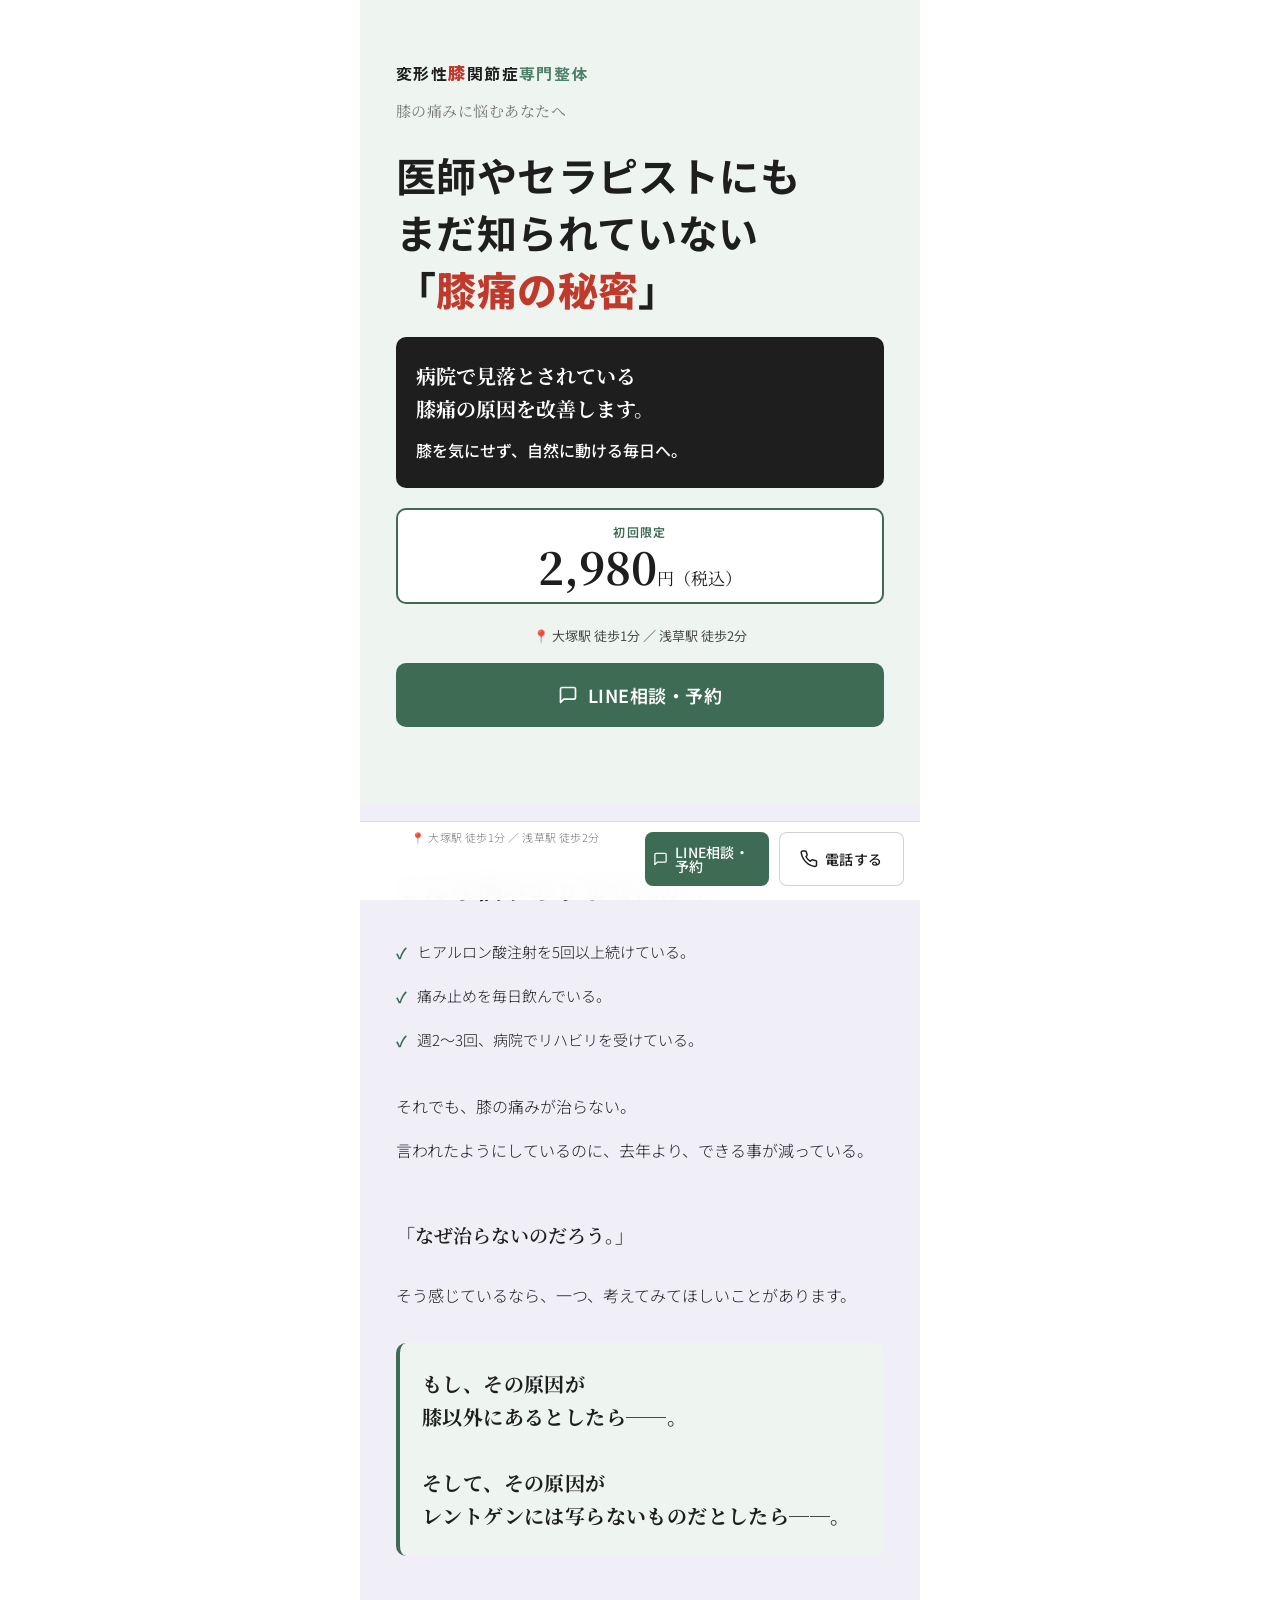
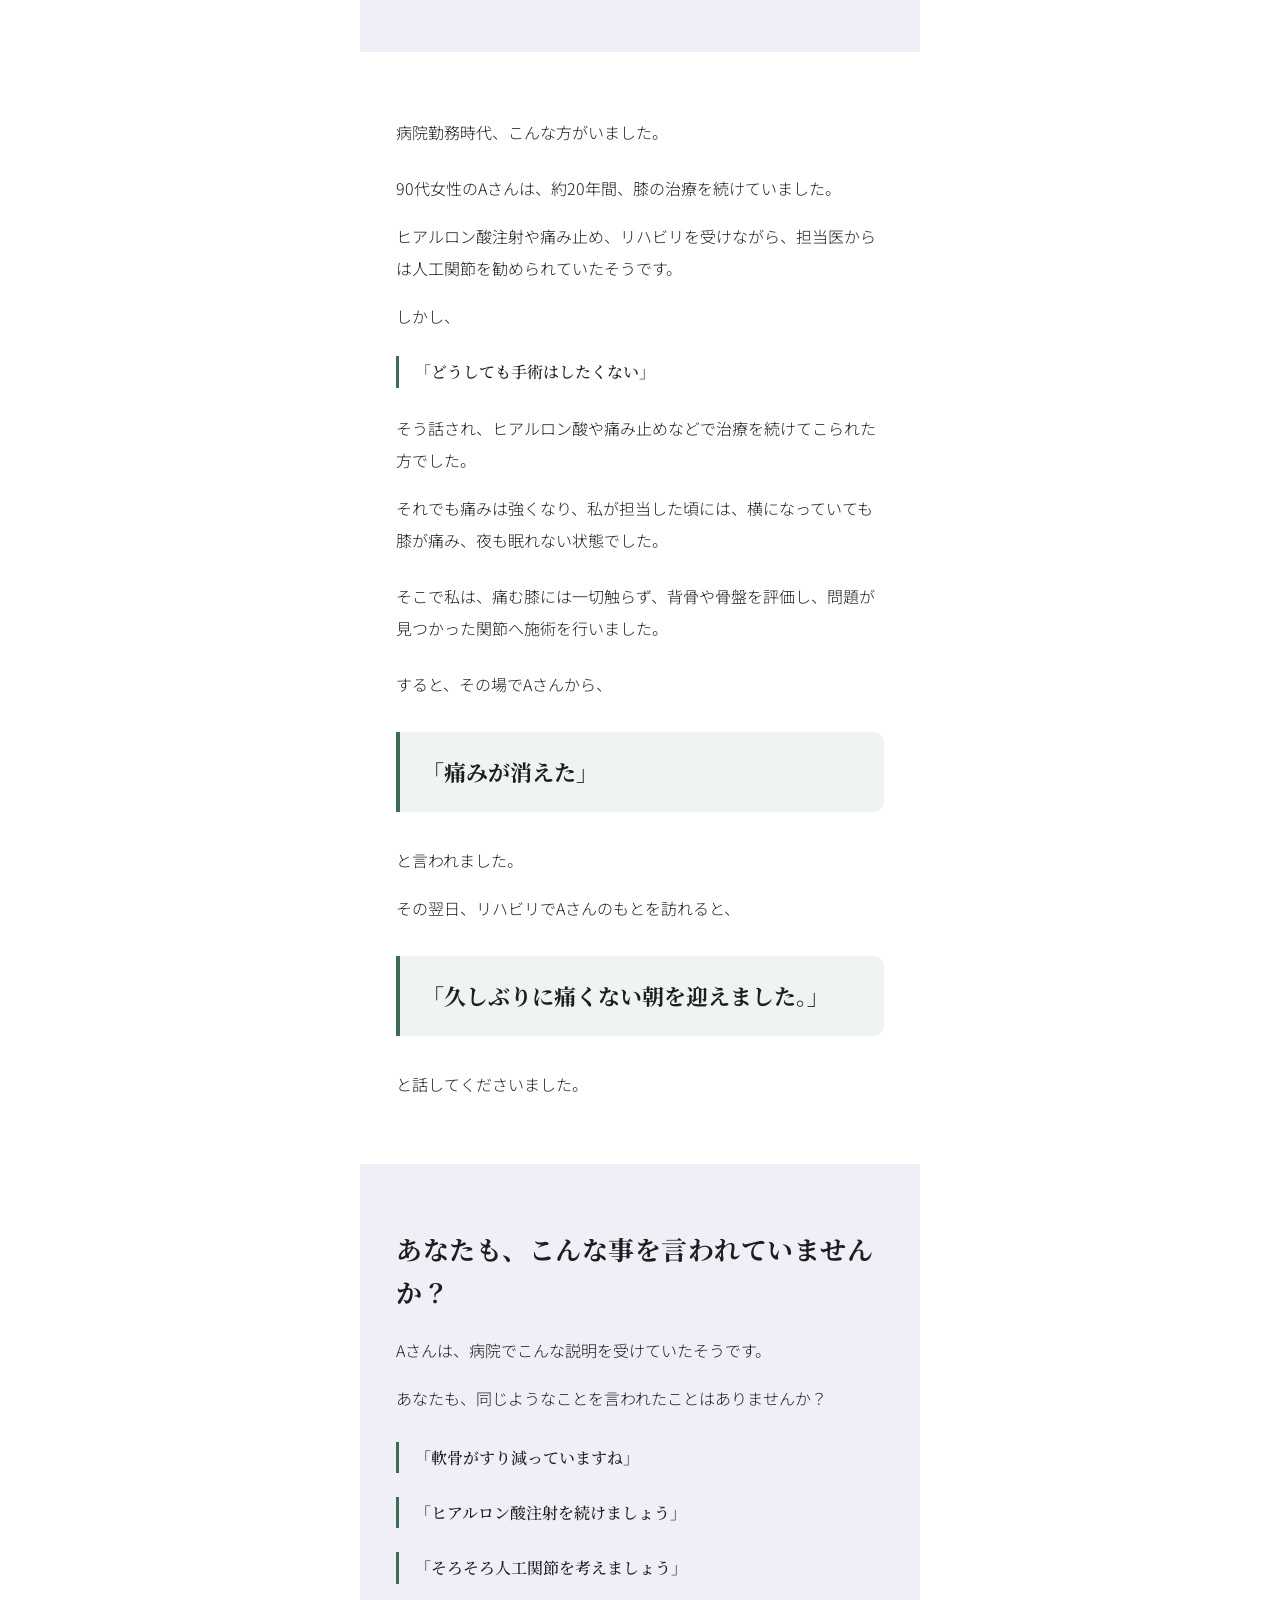
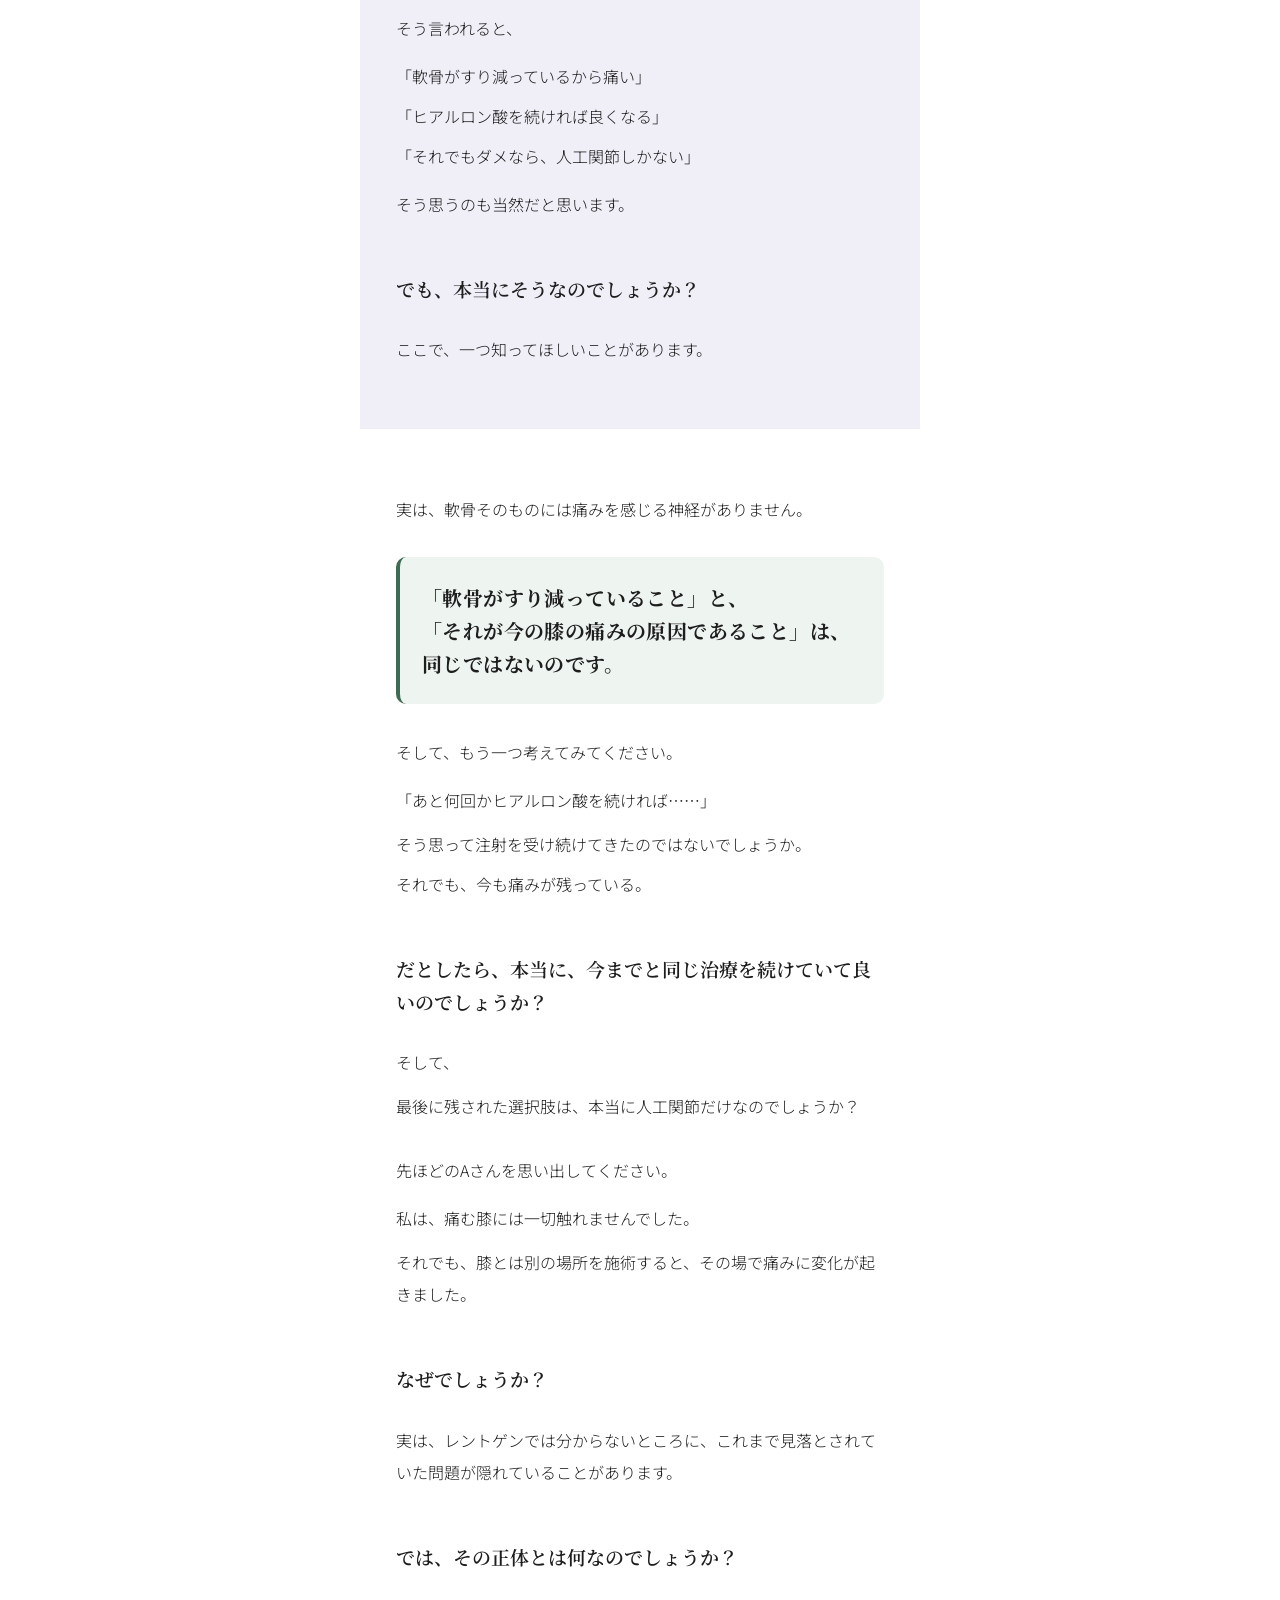
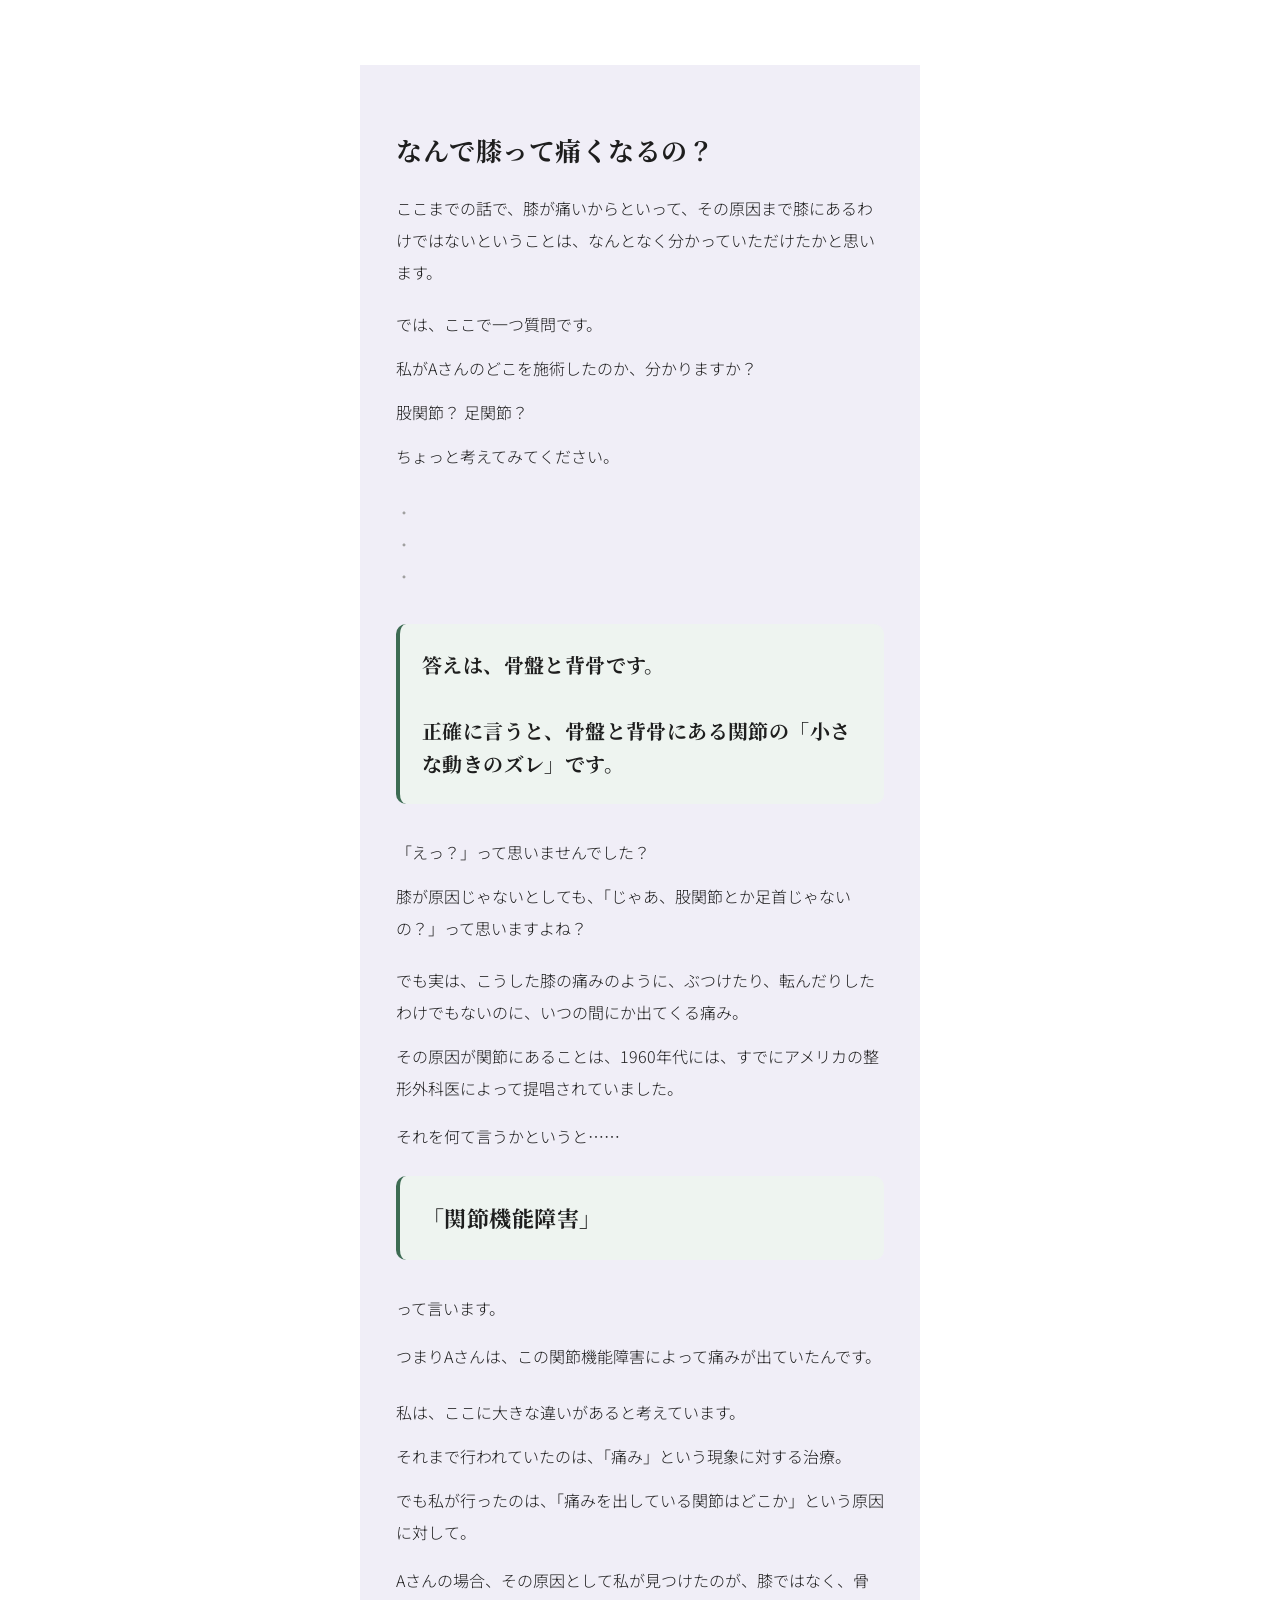
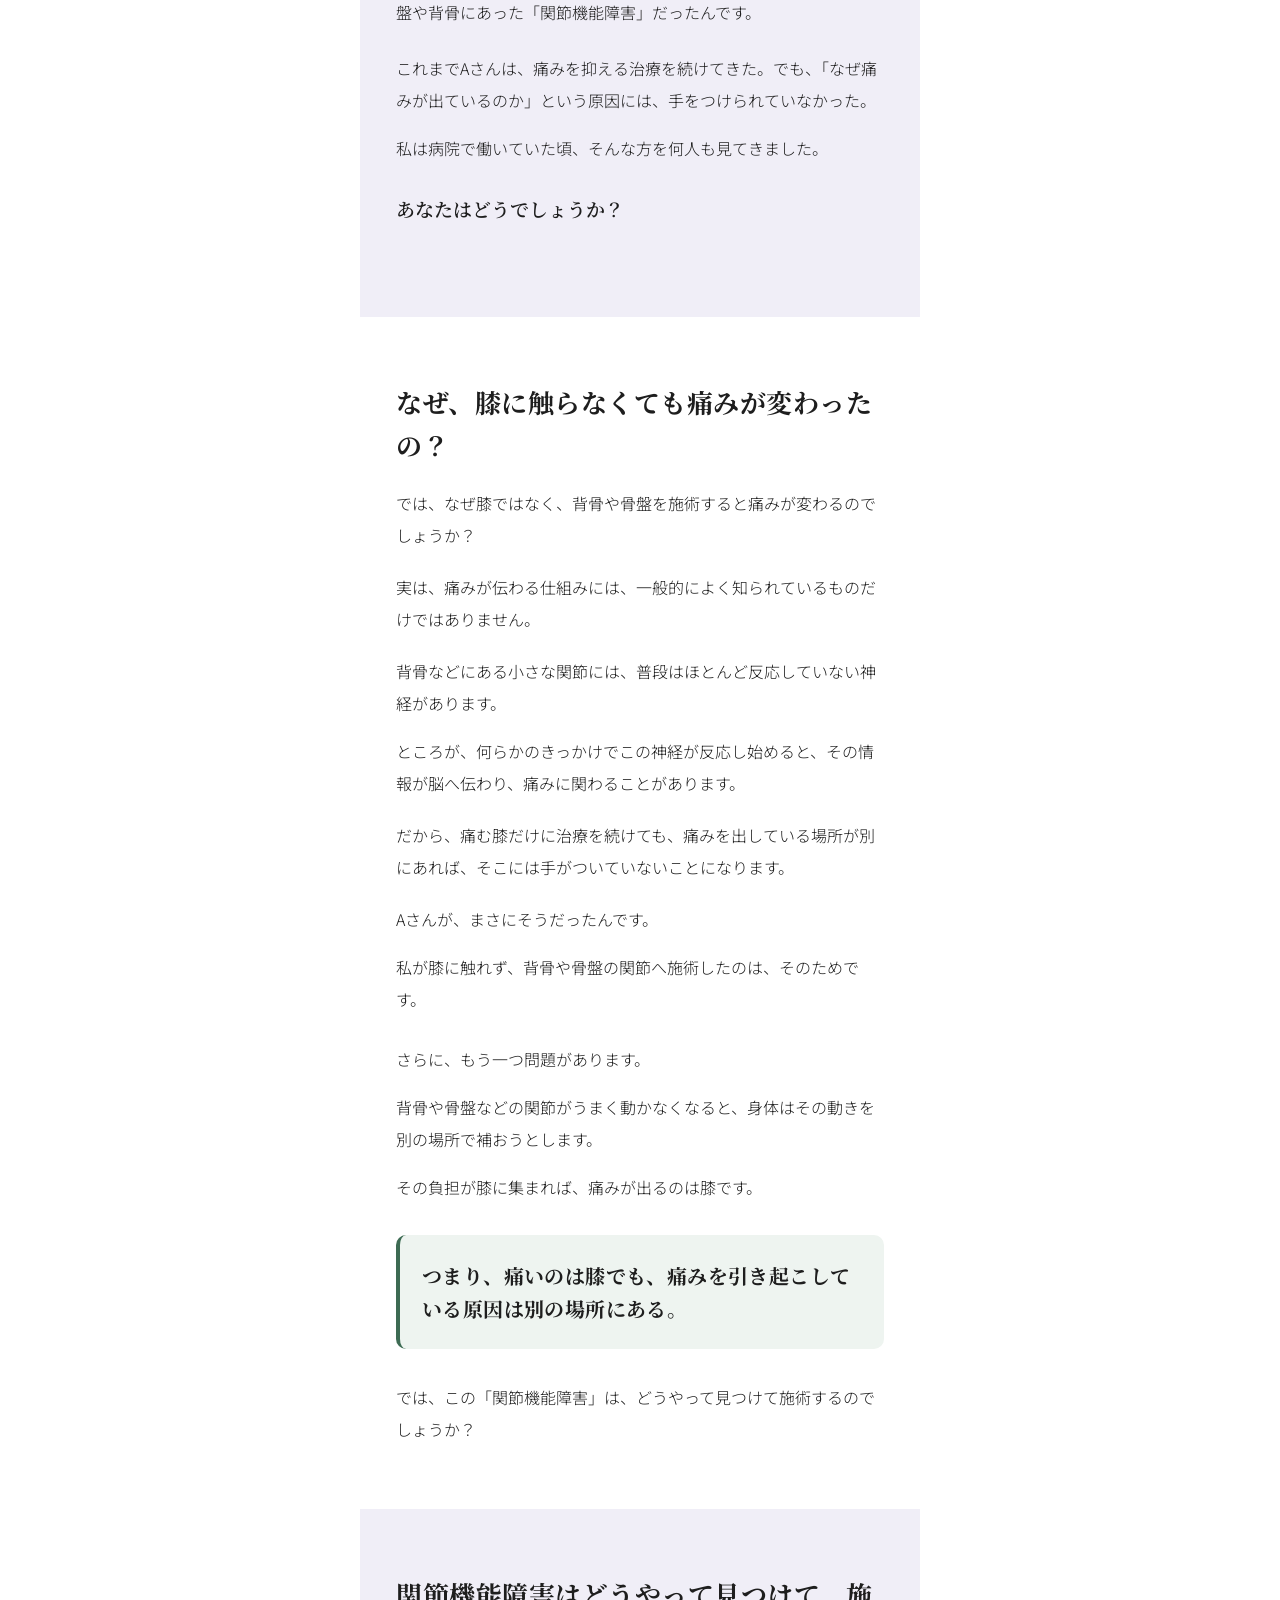
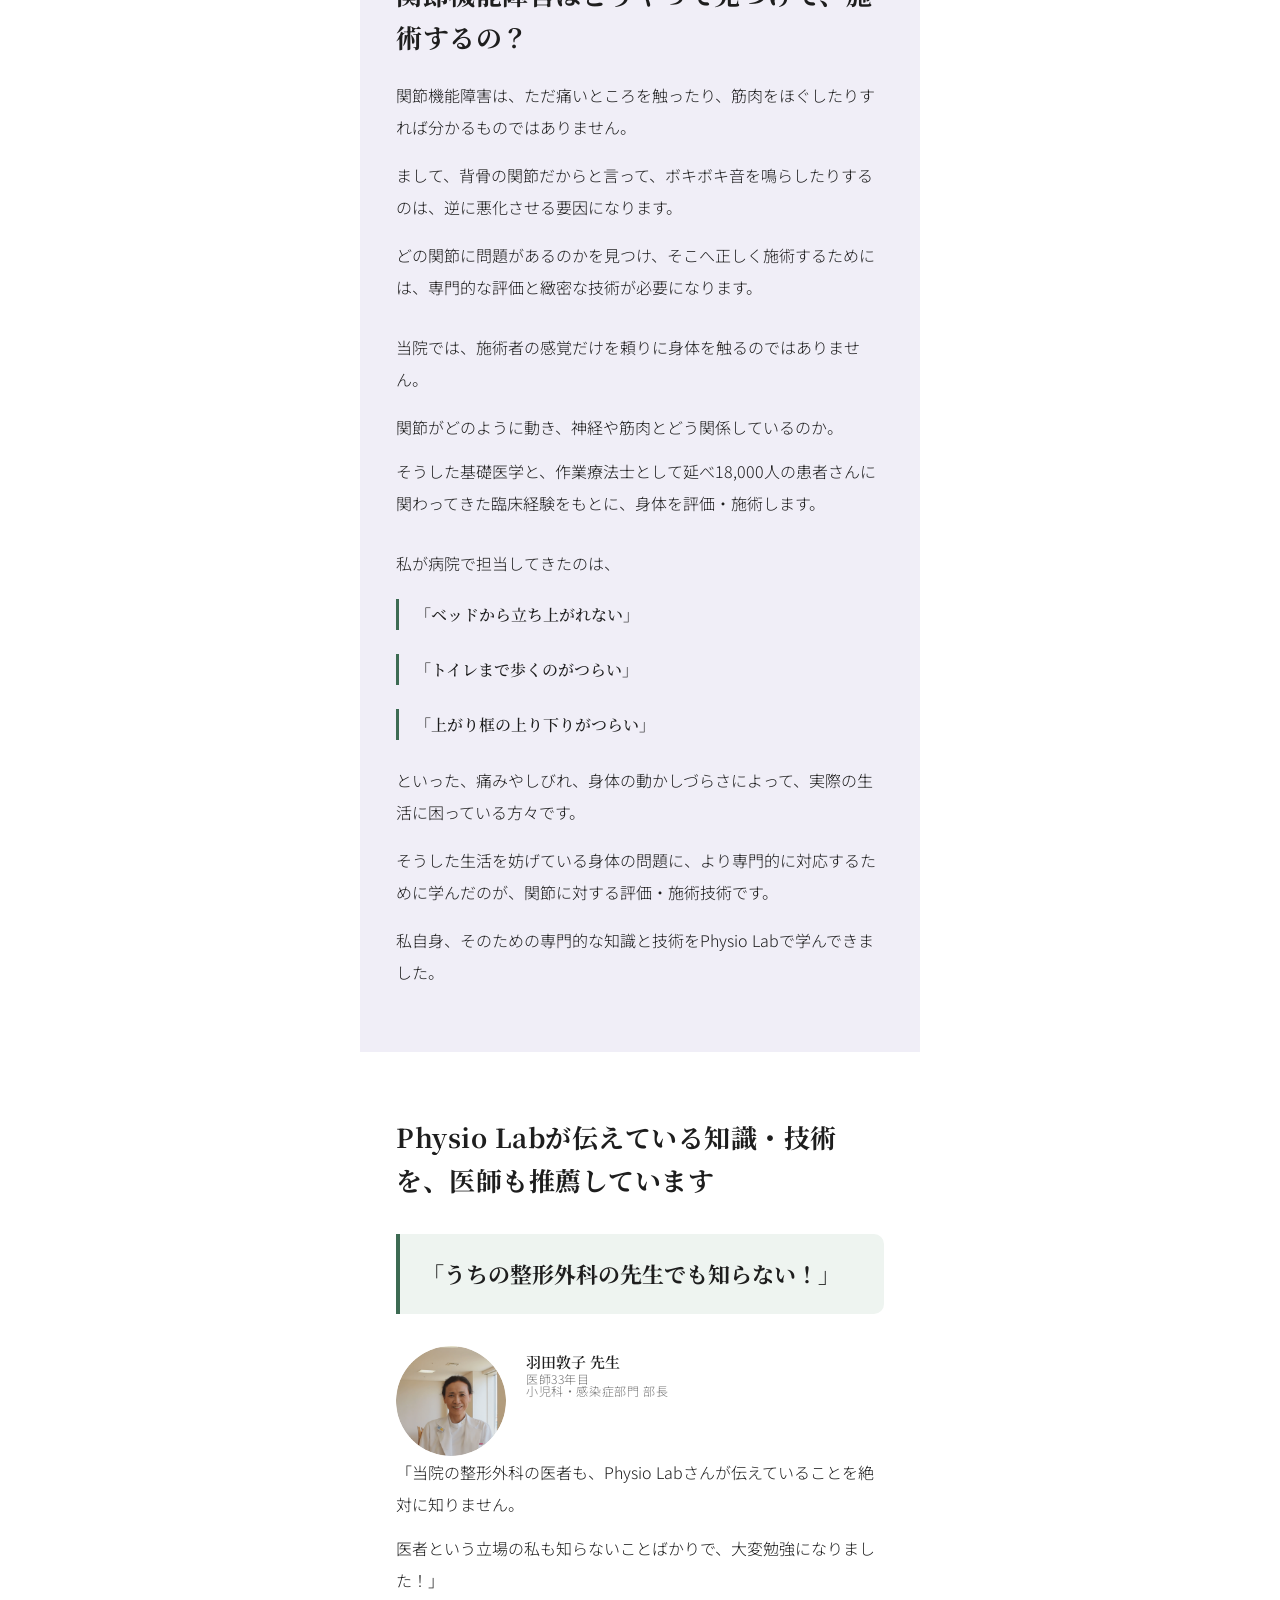
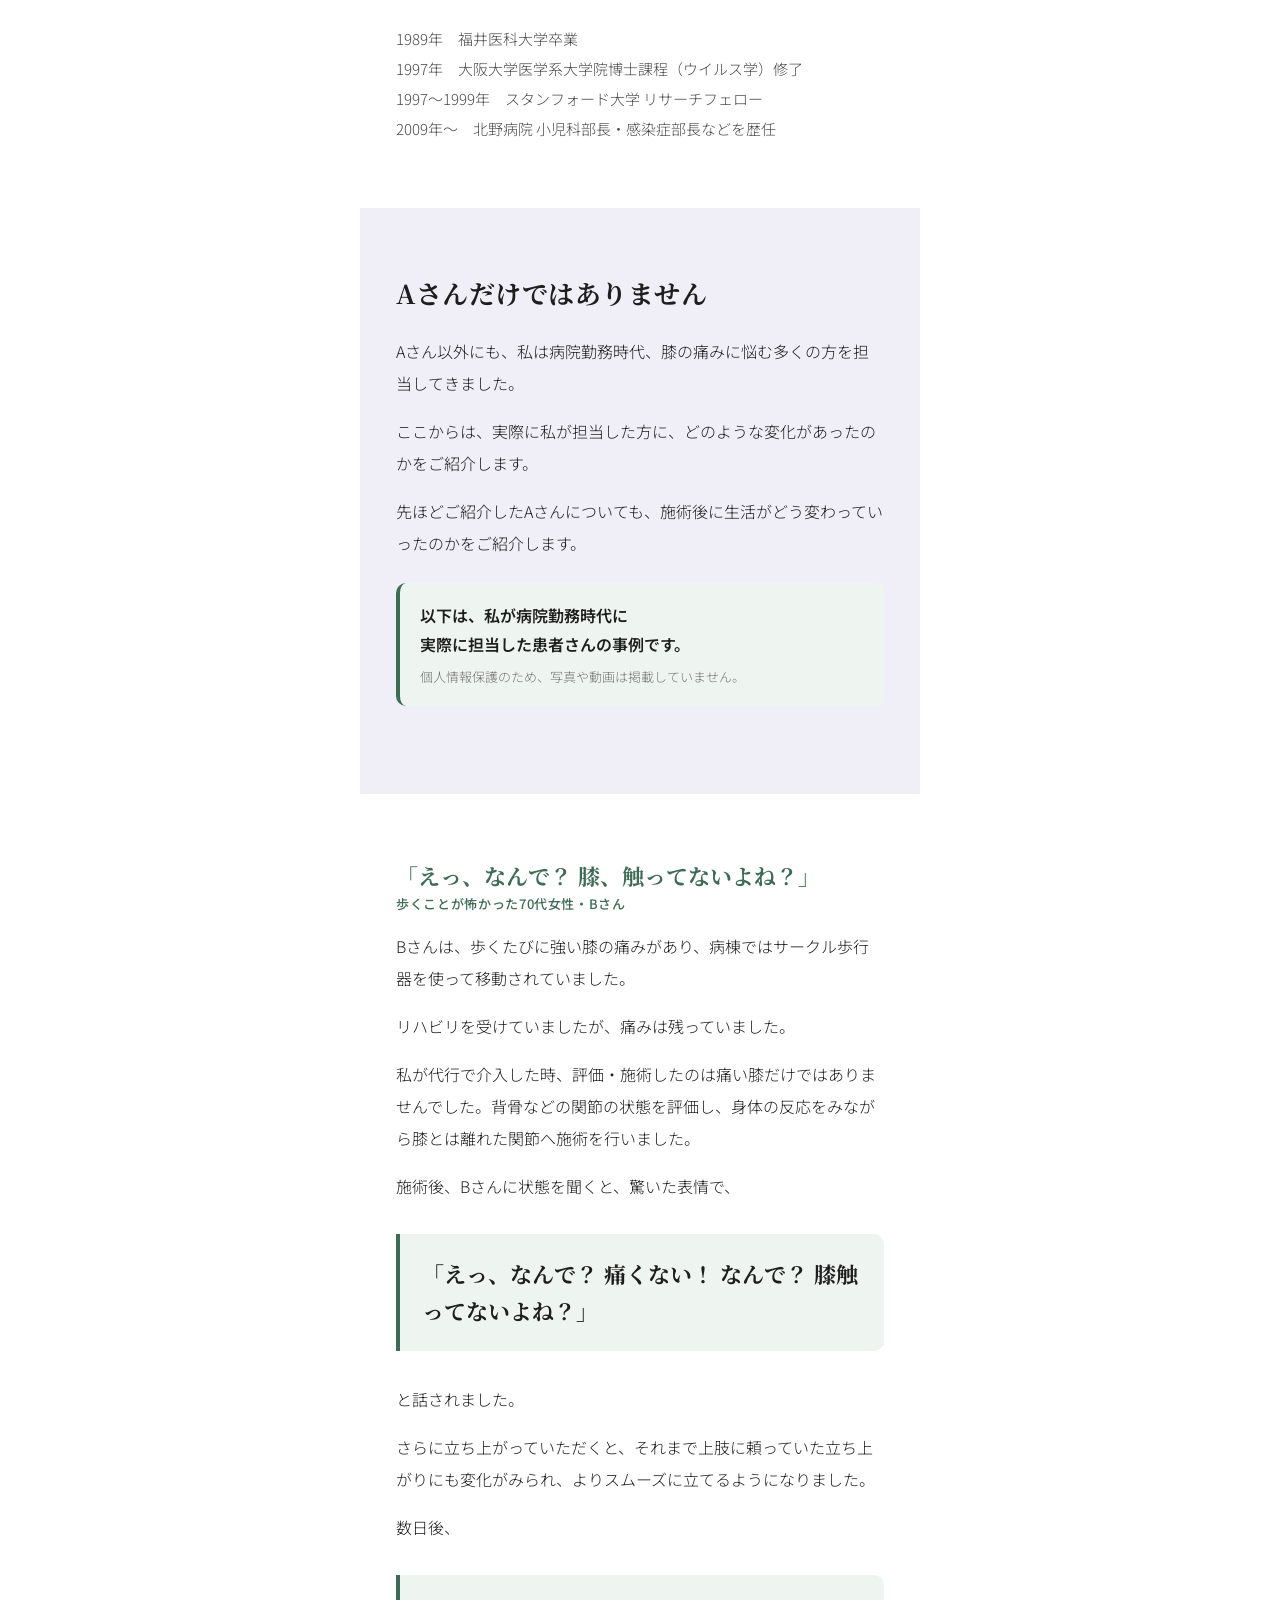
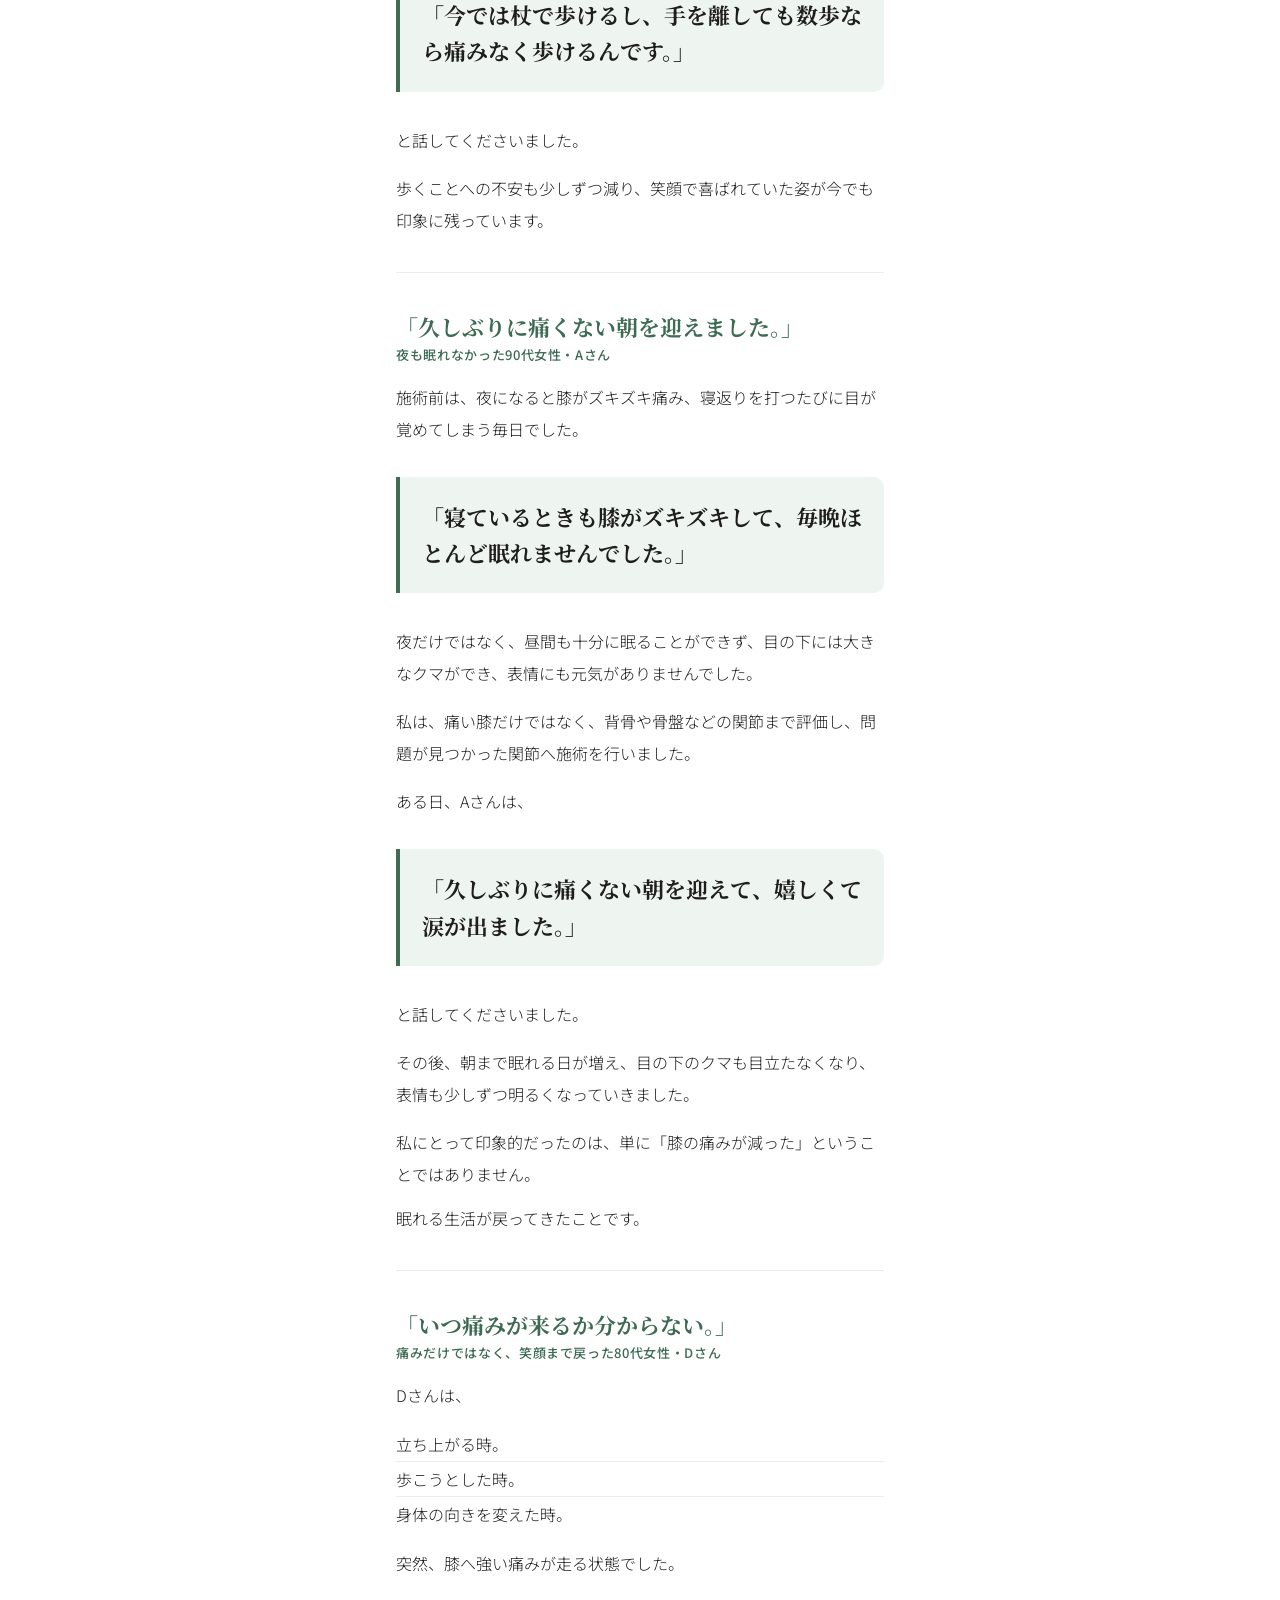
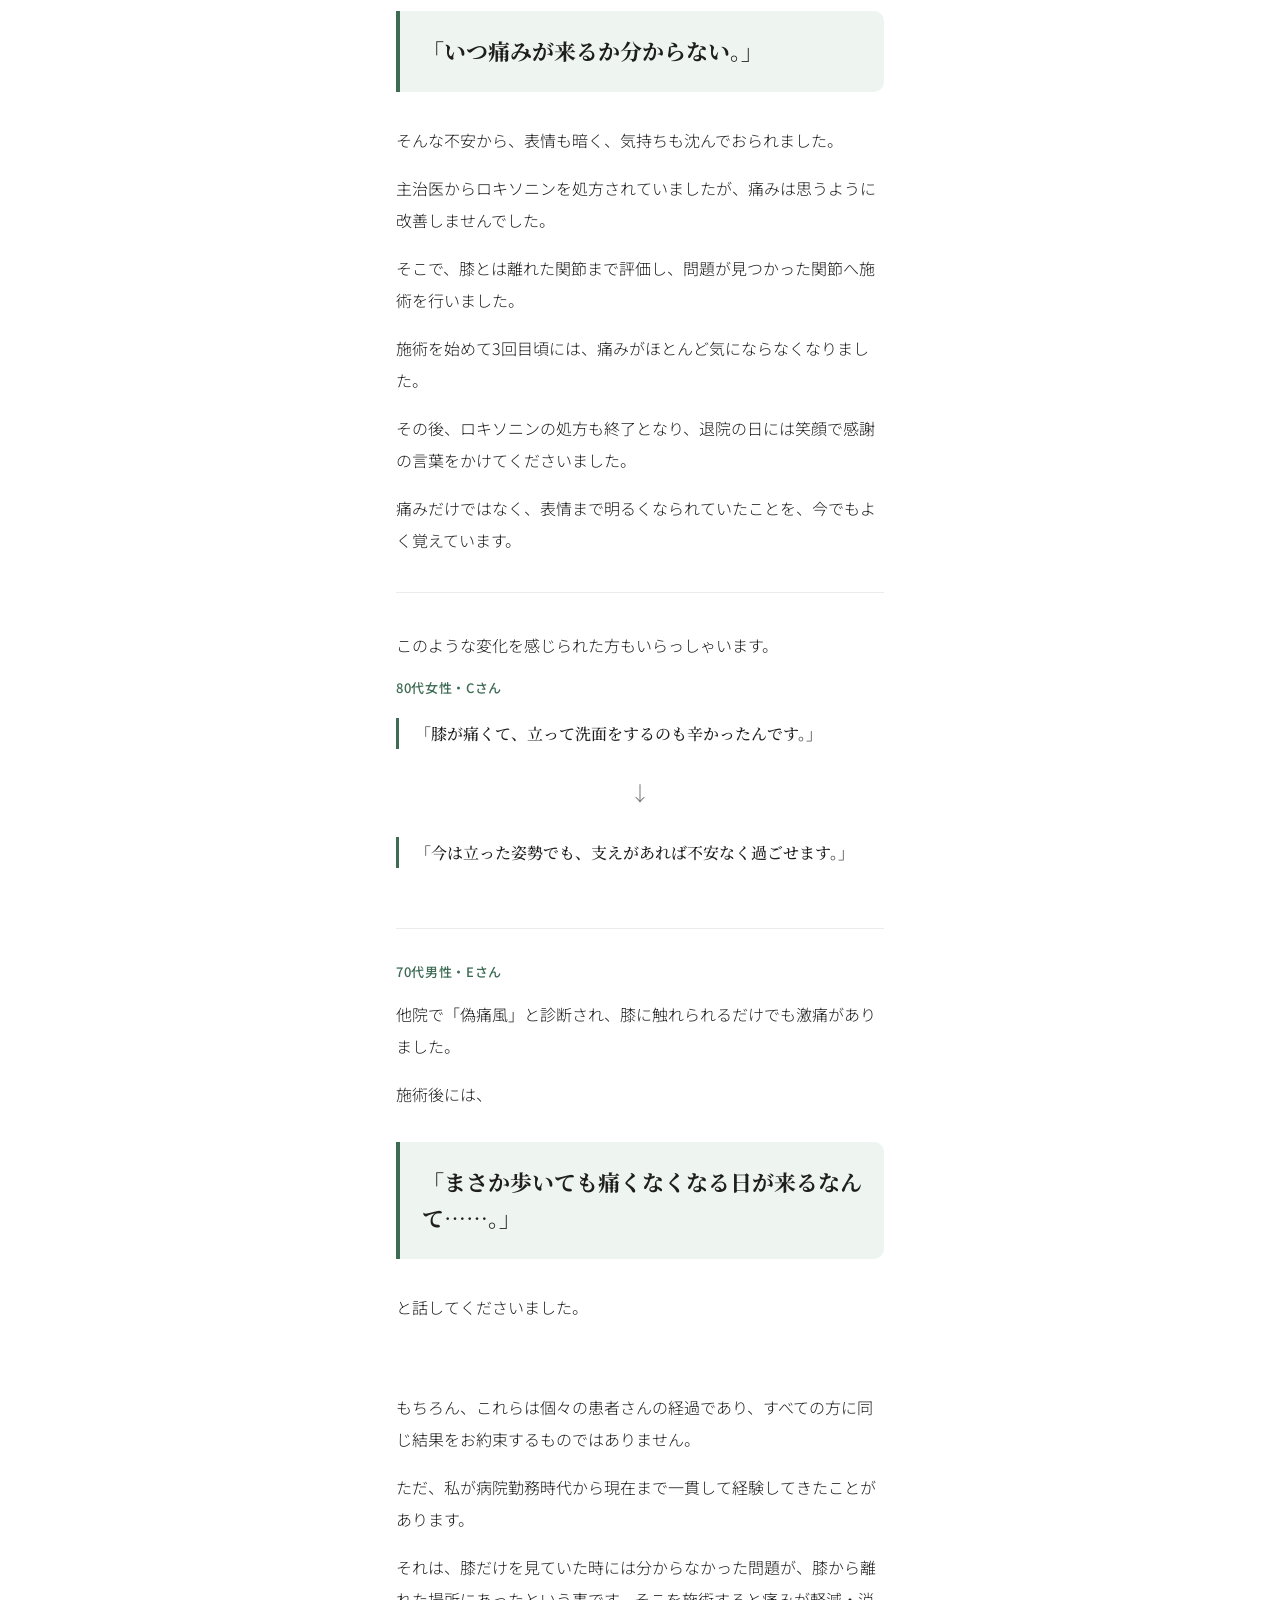
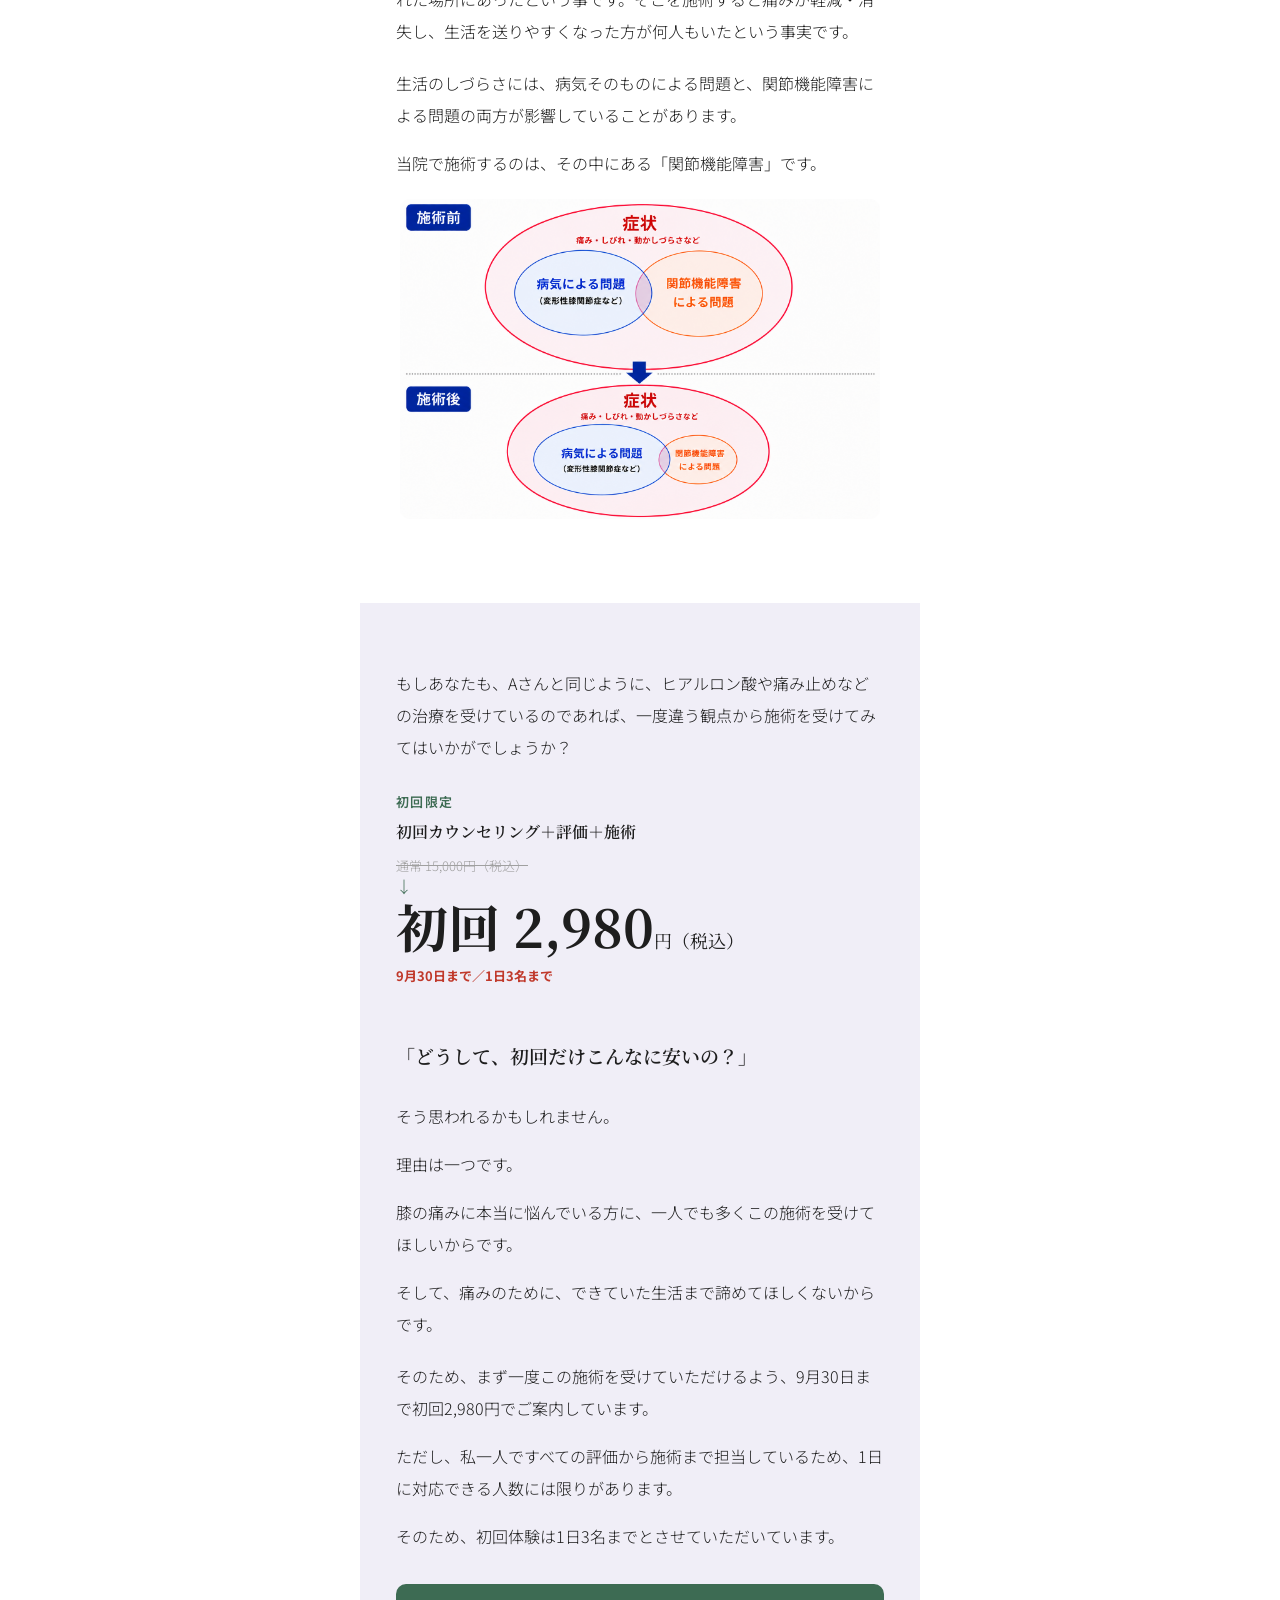
==== commit b1e760a2: "Add files via upload" ====
--- a/index.html
+++ b/index.html
@@ -59,6 +59,9 @@
     <span class="fv-price-num">2,980<span>円（税込）</span></span>
   </div>
 
+  <!-- アクセス情報 -->
+  <p style="font-size:13px;font-weight:400;color:var(--txm);text-align:center;margin-bottom:16px;line-height:1.8;">📍 大塚駅 徒歩1分 ／ 浅草駅 徒歩2分</p>
+
   <!-- ⑧：レベル2・CTA -->
   <a href="https://lin.ee/wItS04x" onclick="fbq('track','Lead')" class="btn-line">
     <svg width="20" height="20" viewBox="0 0 24 24" fill="none" stroke="currentColor" stroke-width="2" stroke-linecap="round" stroke-linejoin="round" aria-hidden="true"><path d="M21 15a2 2 0 0 1-2 2H7l-4 4V5a2 2 0 0 1 2-2h14a2 2 0 0 1 2 2z"/></svg>
@@ -697,6 +700,8 @@
 </section>
 
 <div class="fbar">
+  <div style="width:100%;text-align:center;font-size:11px;color:var(--txs);padding-bottom:6px;letter-spacing:.04em;">📍 大塚駅 徒歩1分 ／ 浅草駅 徒歩2分</div>
+  <div style="display:flex;gap:10px;width:100%;">
   <a href="https://lin.ee/wItS04x" onclick="fbq('track','Lead')" class="fbtn fbl">
     <svg width="18" height="18" viewBox="0 0 24 24" fill="none" stroke="currentColor" stroke-width="2" stroke-linecap="round" stroke-linejoin="round" aria-hidden="true"><path d="M21 15a2 2 0 0 1-2 2H7l-4 4V5a2 2 0 0 1 2-2h14a2 2 0 0 1 2 2z"/></svg>
     LINE相談・予約
@@ -705,6 +710,7 @@
     <svg width="18" height="18" viewBox="0 0 24 24" fill="none" stroke="currentColor" stroke-width="2" stroke-linecap="round" stroke-linejoin="round" aria-hidden="true"><path d="M22 16.92v3a2 2 0 0 1-2.18 2 19.79 19.79 0 0 1-8.63-3.07A19.5 19.5 0 0 1 4.69 12 19.79 19.79 0 0 1 1.62 3.49 2 2 0 0 1 3.62 1.27h3a2 2 0 0 1 2 1.72c.127.96.361 1.903.7 2.81a2 2 0 0 1-.45 2.11L7.91 9a16 16 0 0 0 6 6l1.27-1.27a2 2 0 0 1 2.11-.45c.907.339 1.85.573 2.81.7A2 2 0 0 1 22 16.92z"/></svg>
     電話する
   </a>
+  </div>
 </div>
 
 <!-- Footer -->
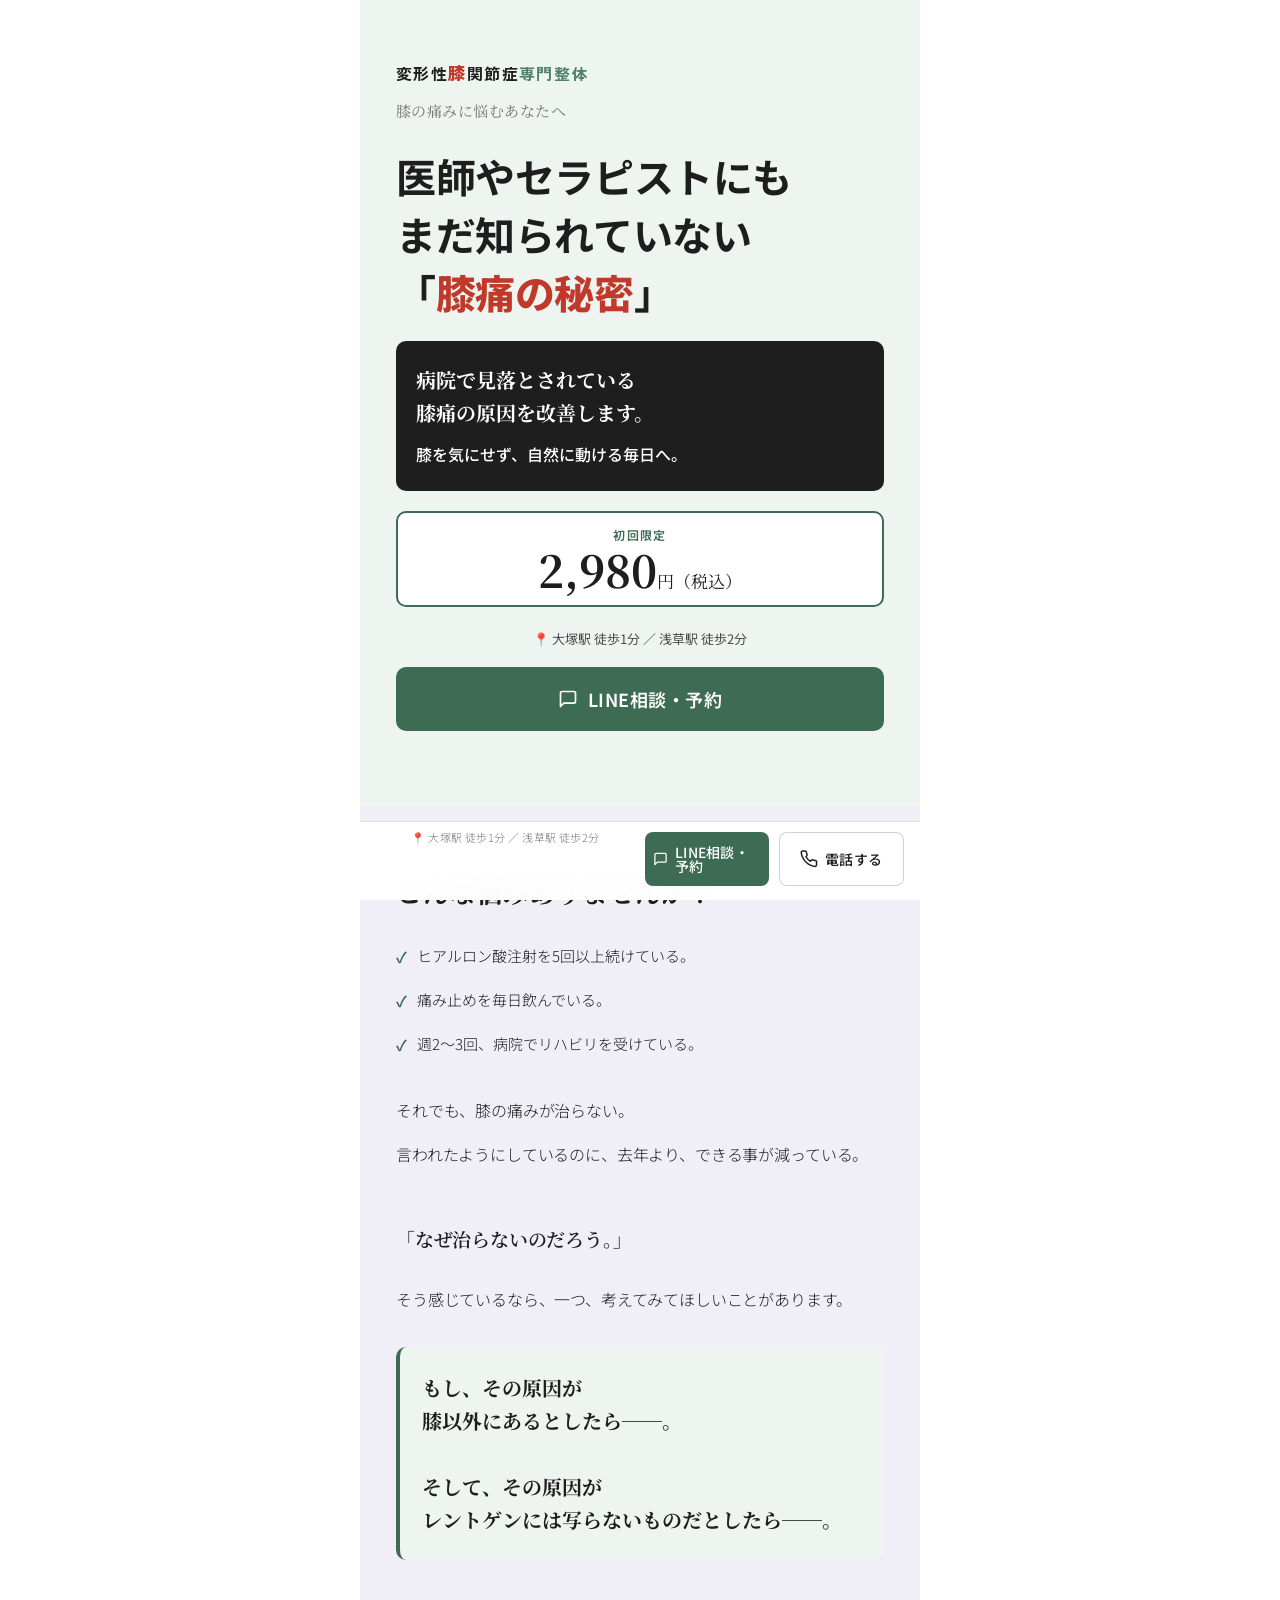
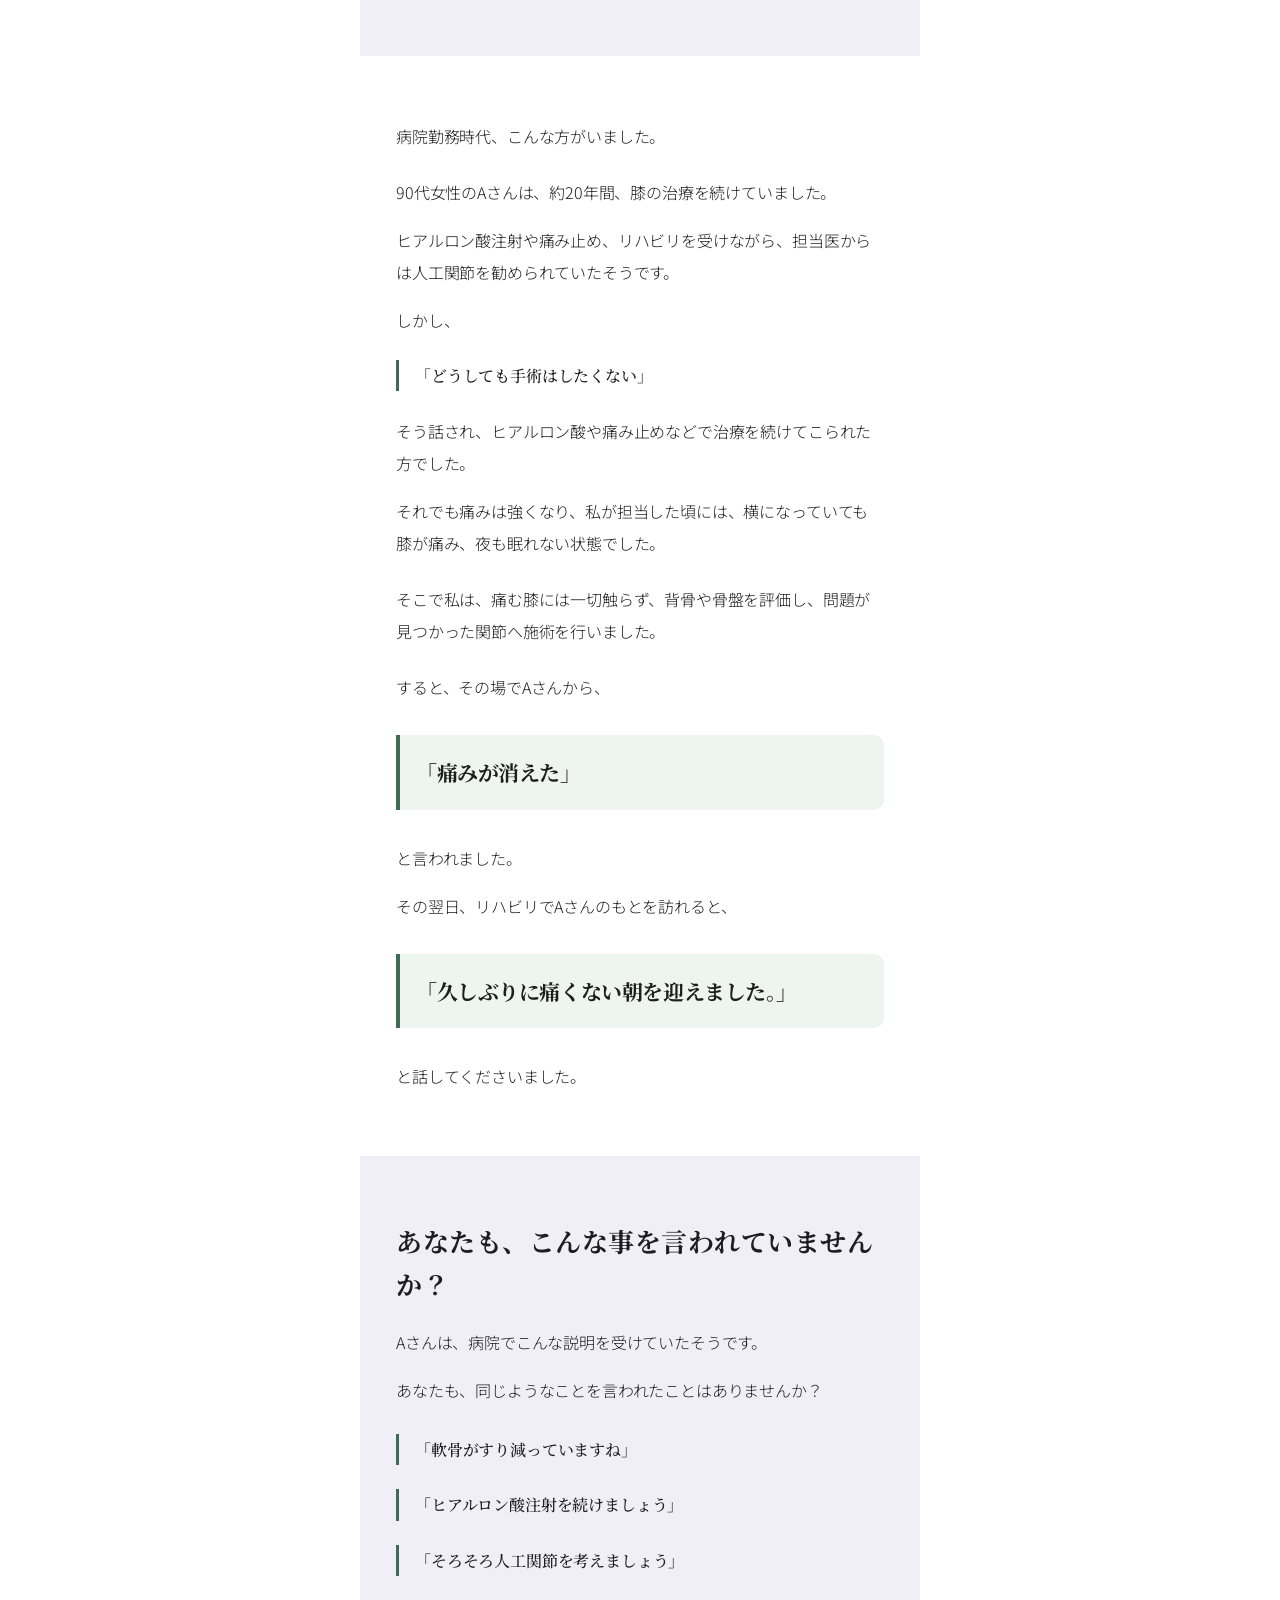
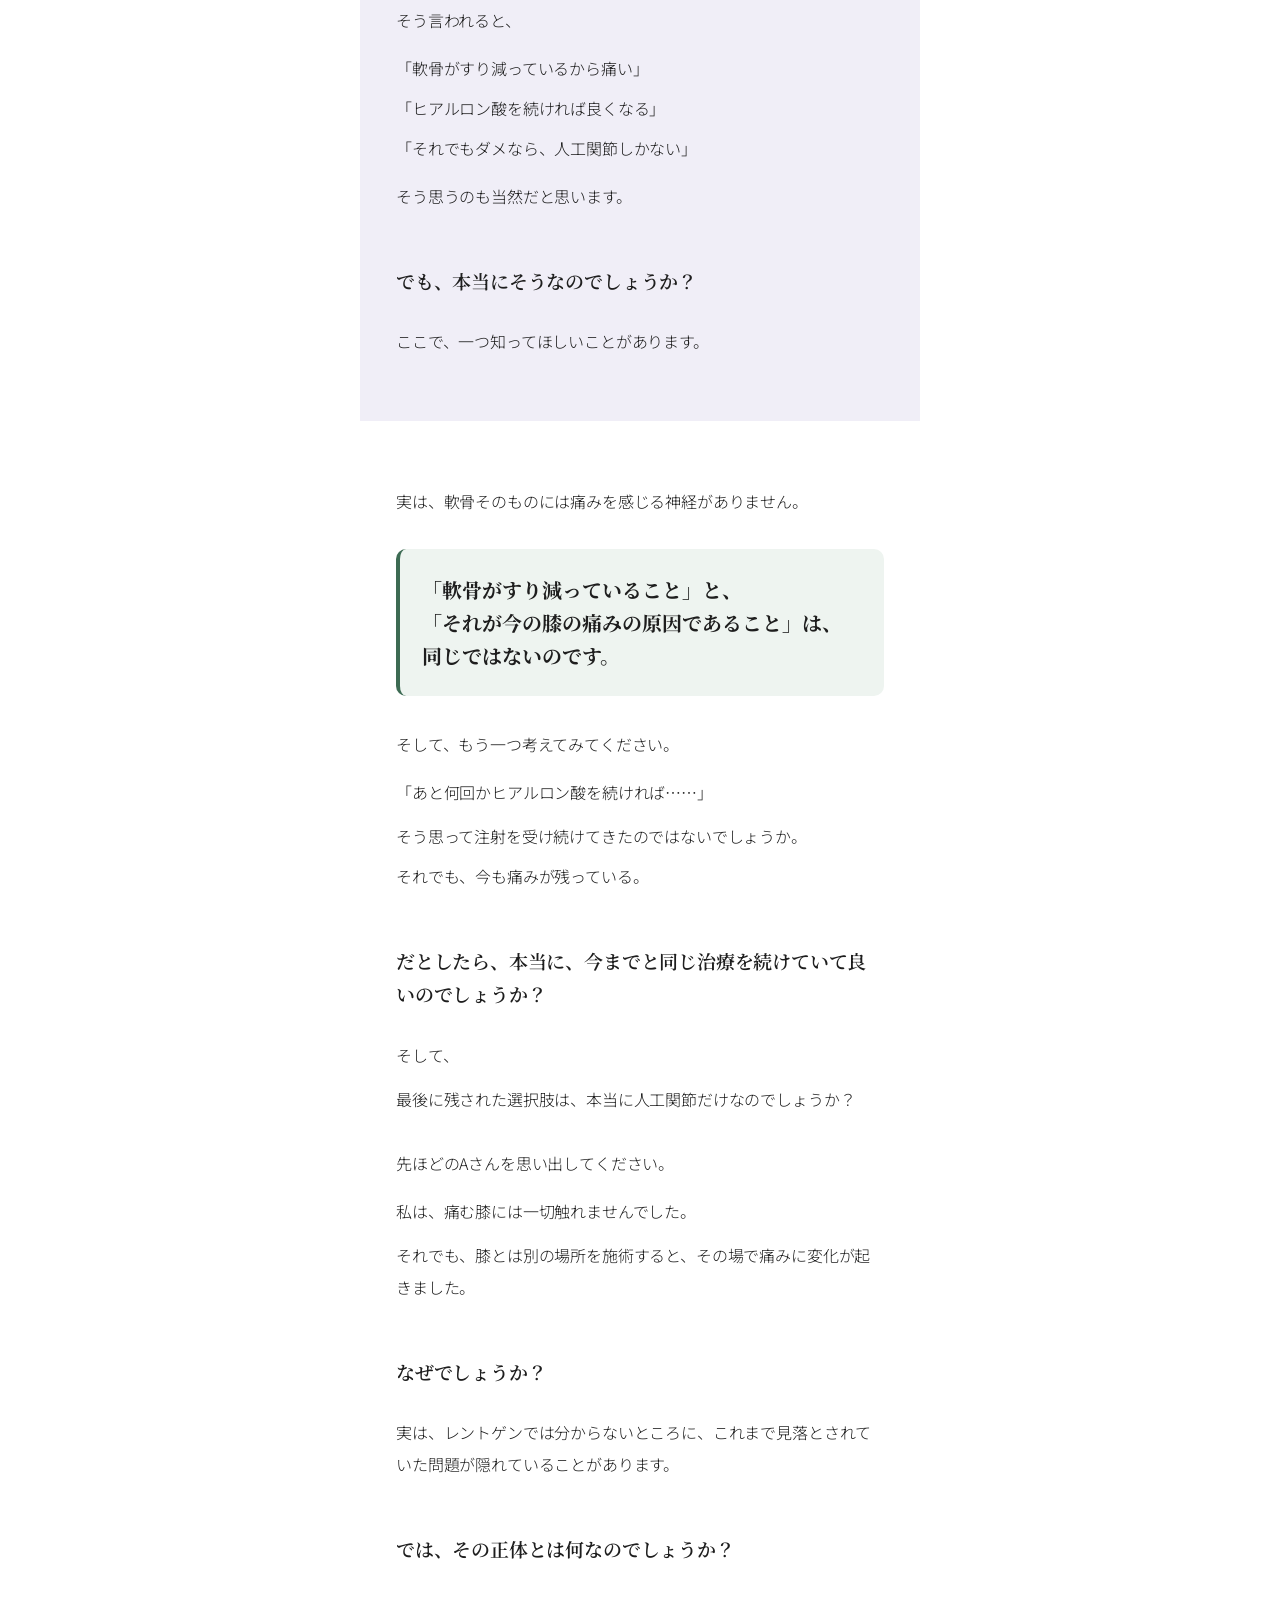
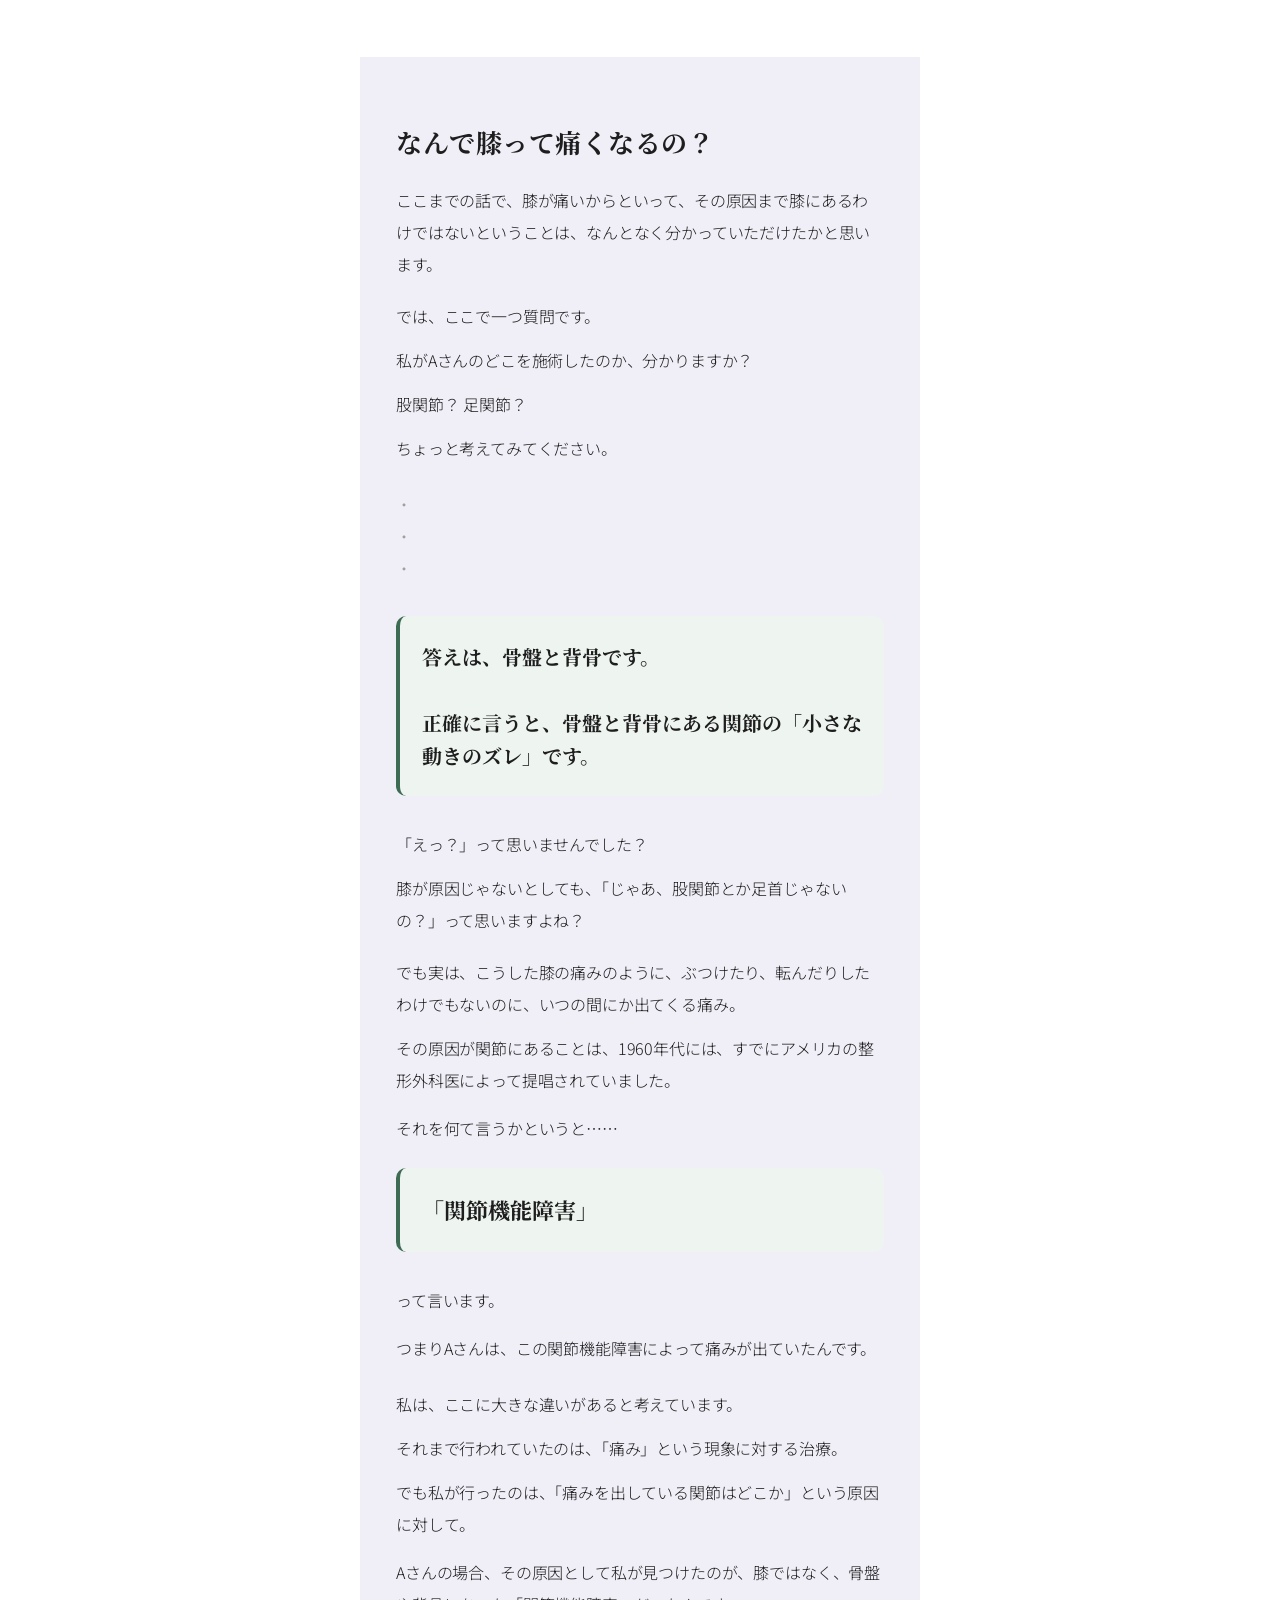
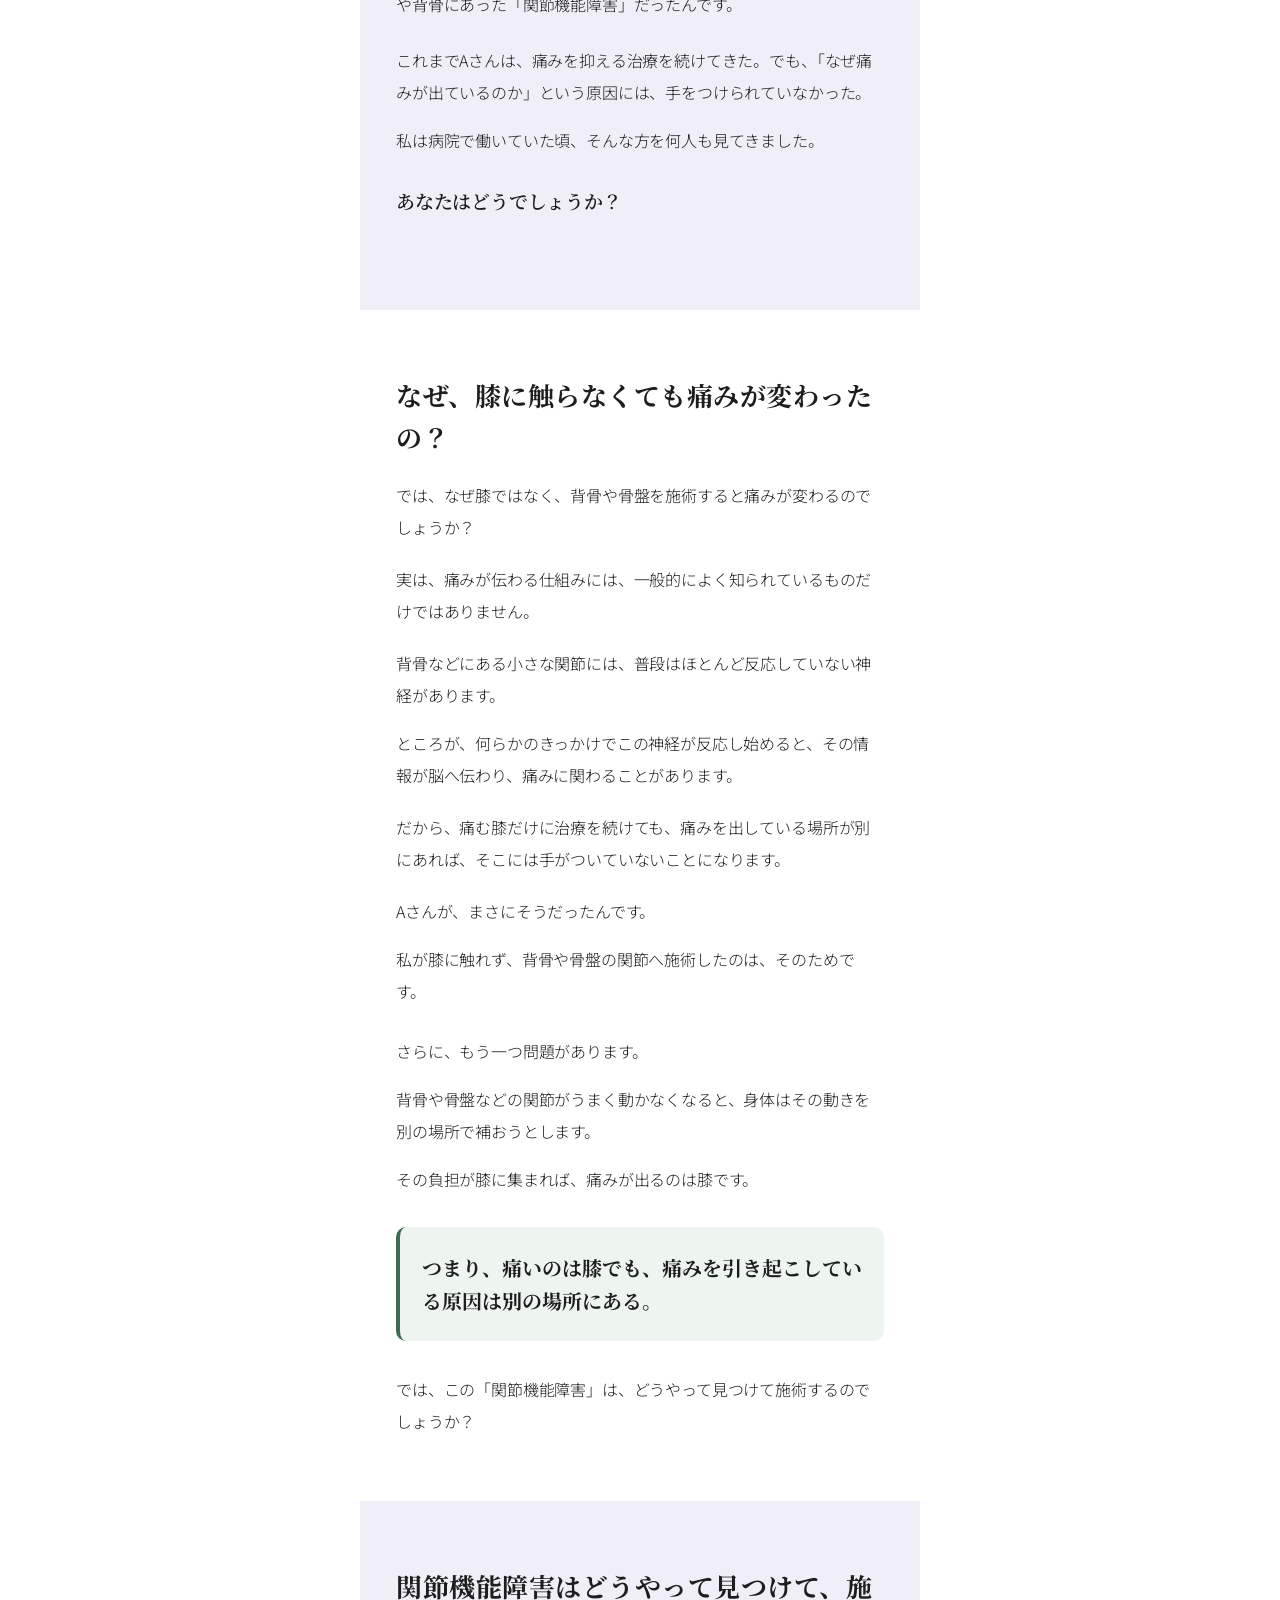
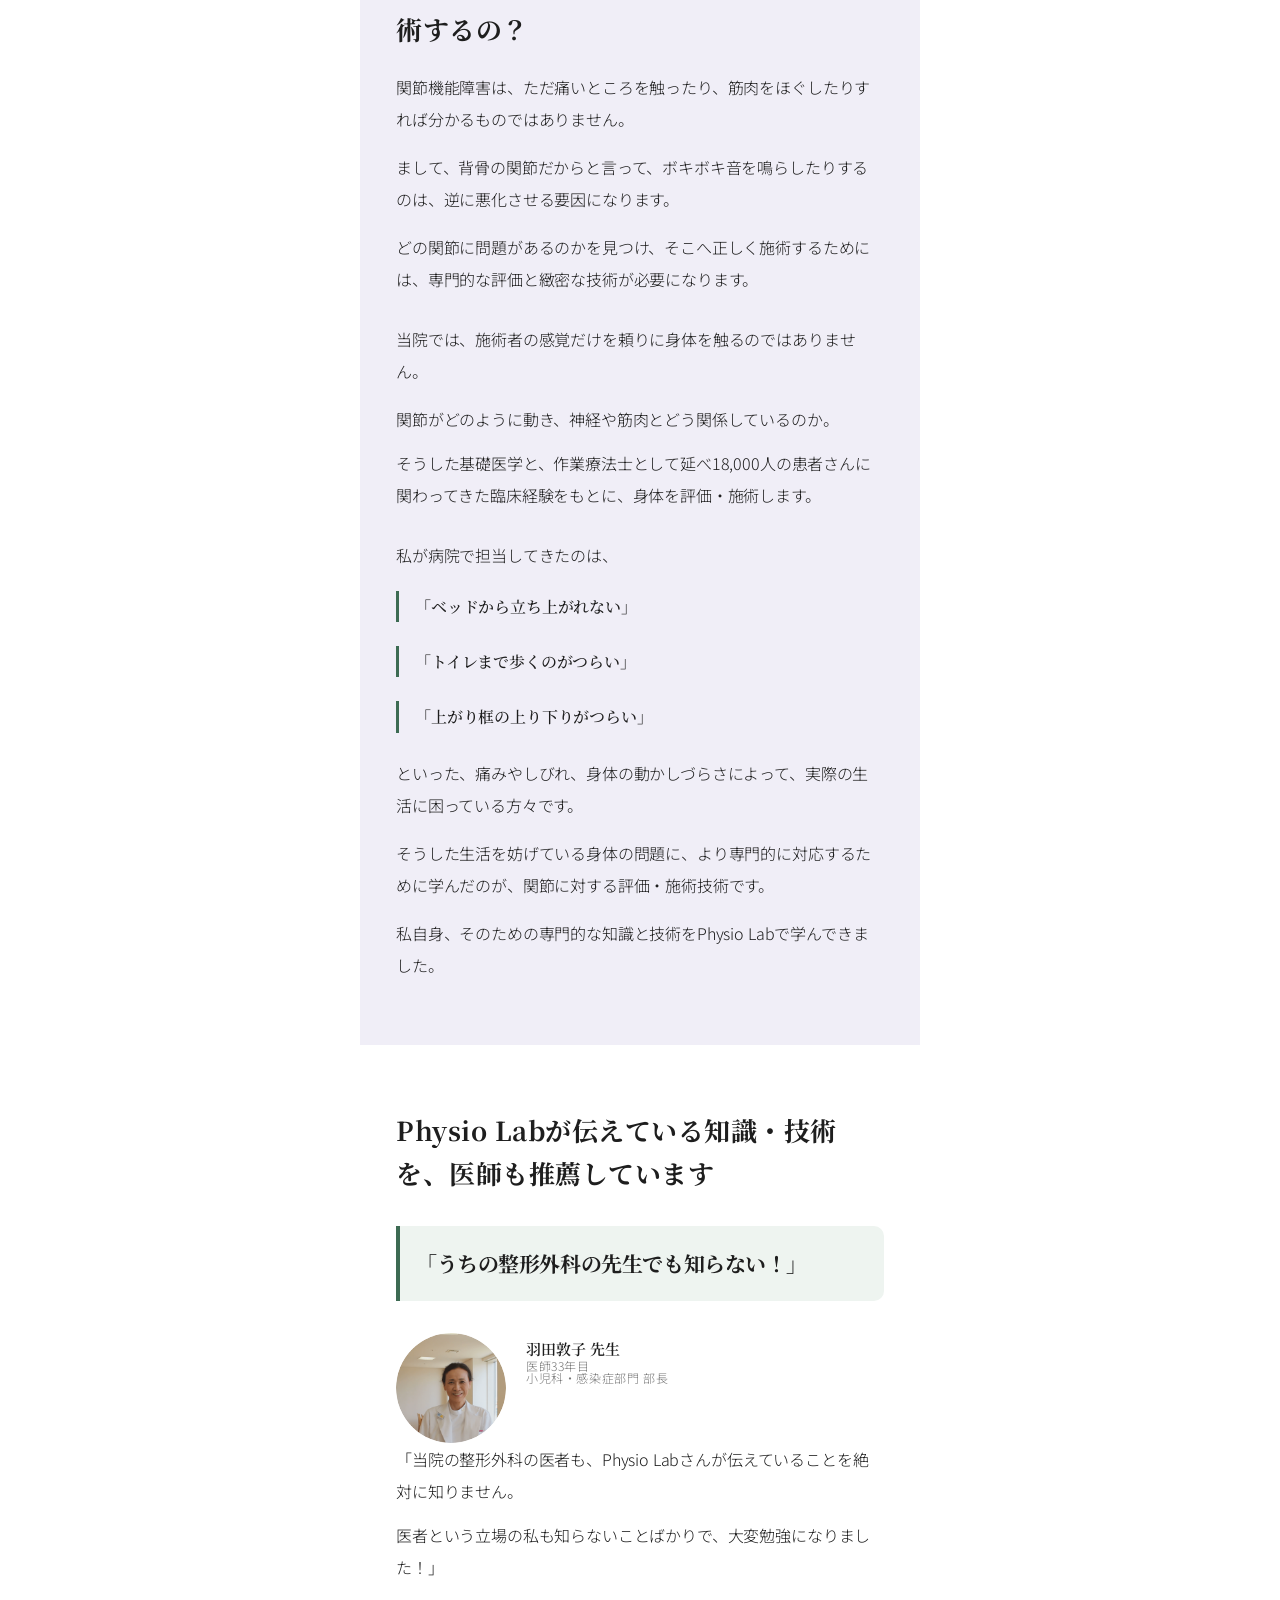
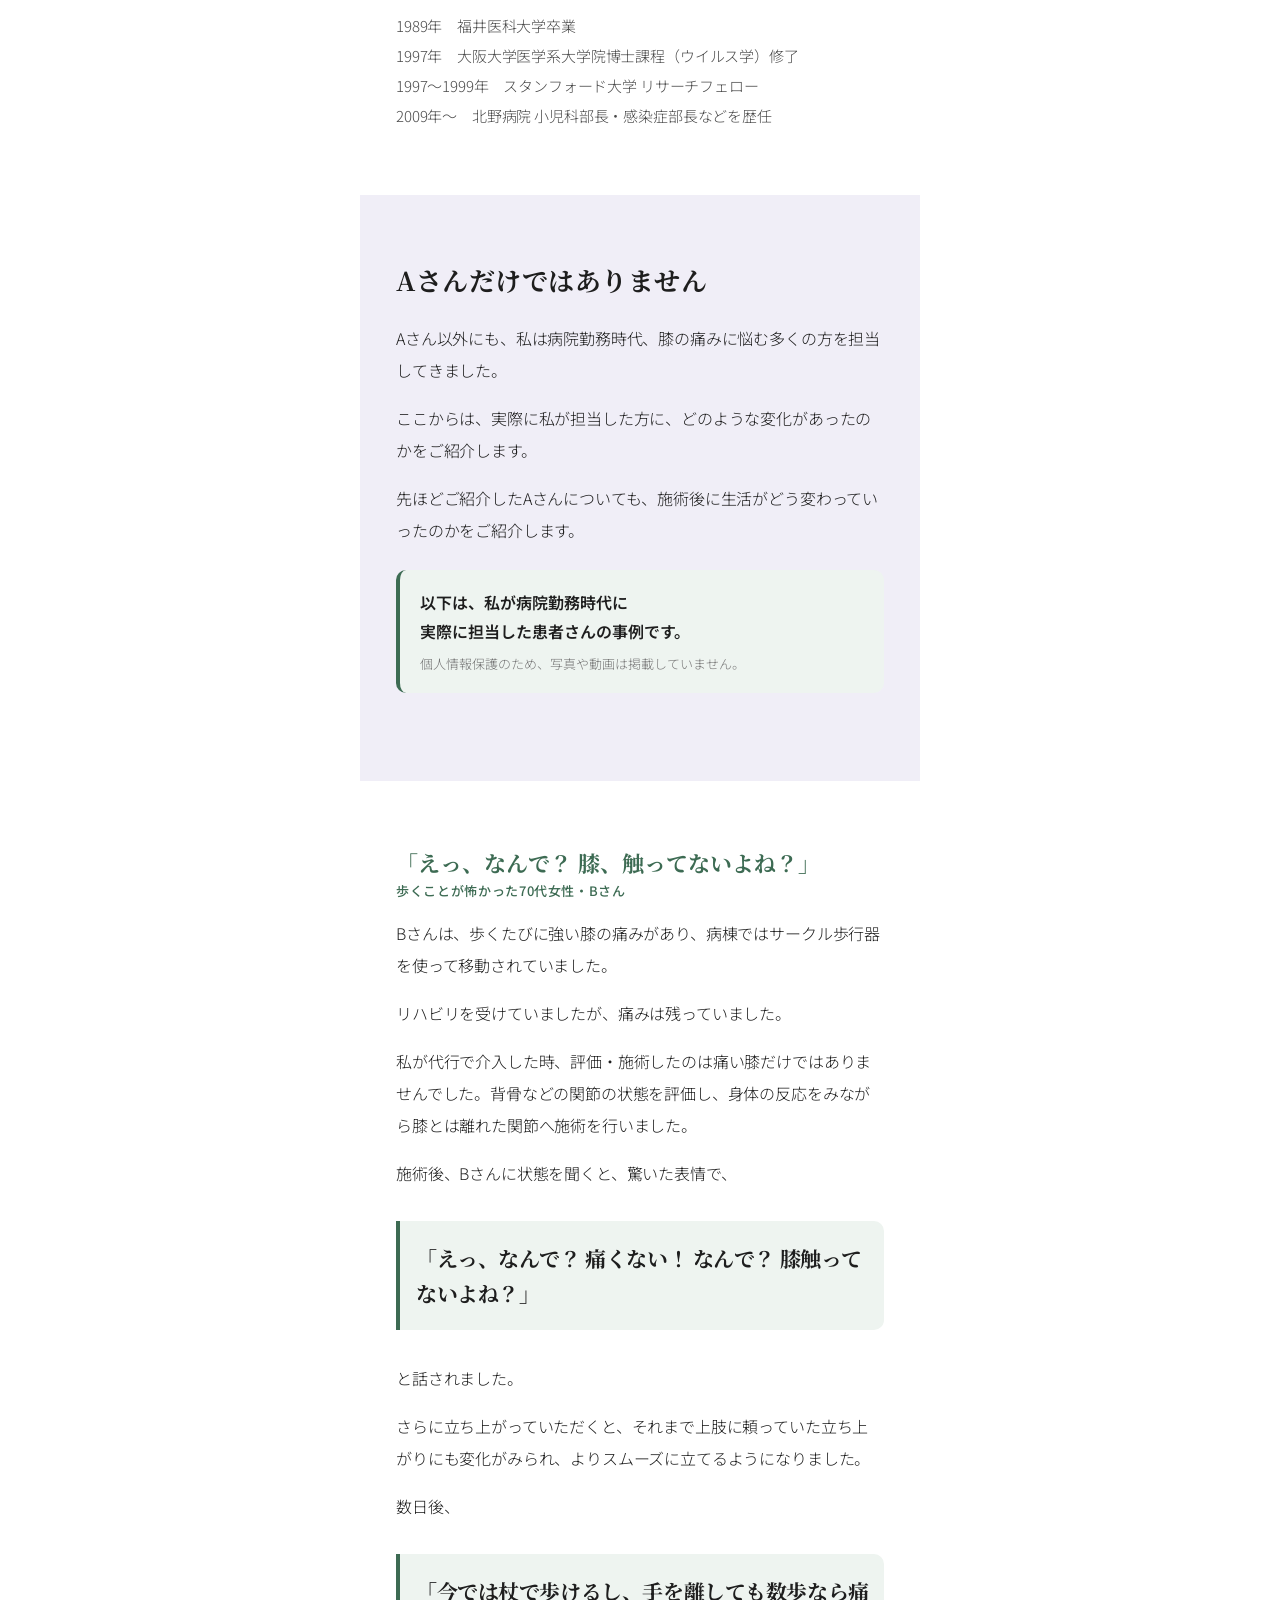
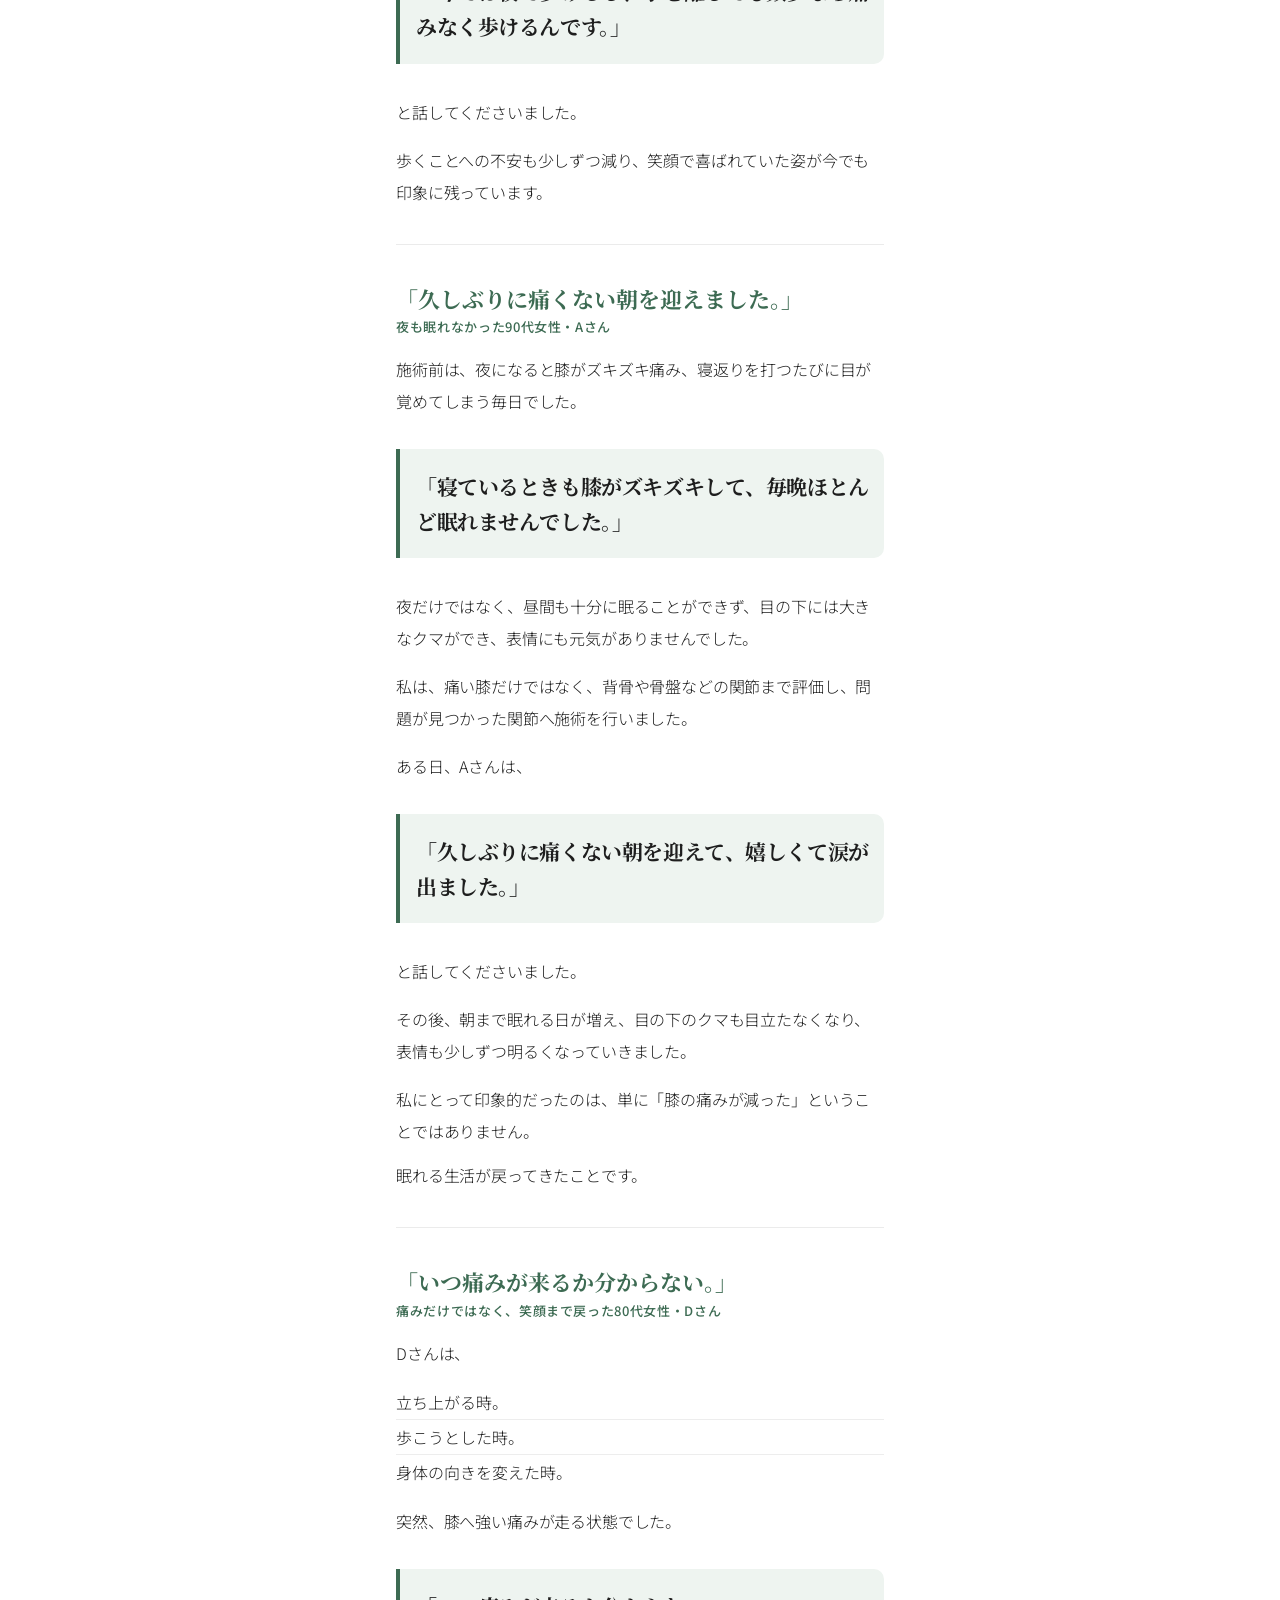
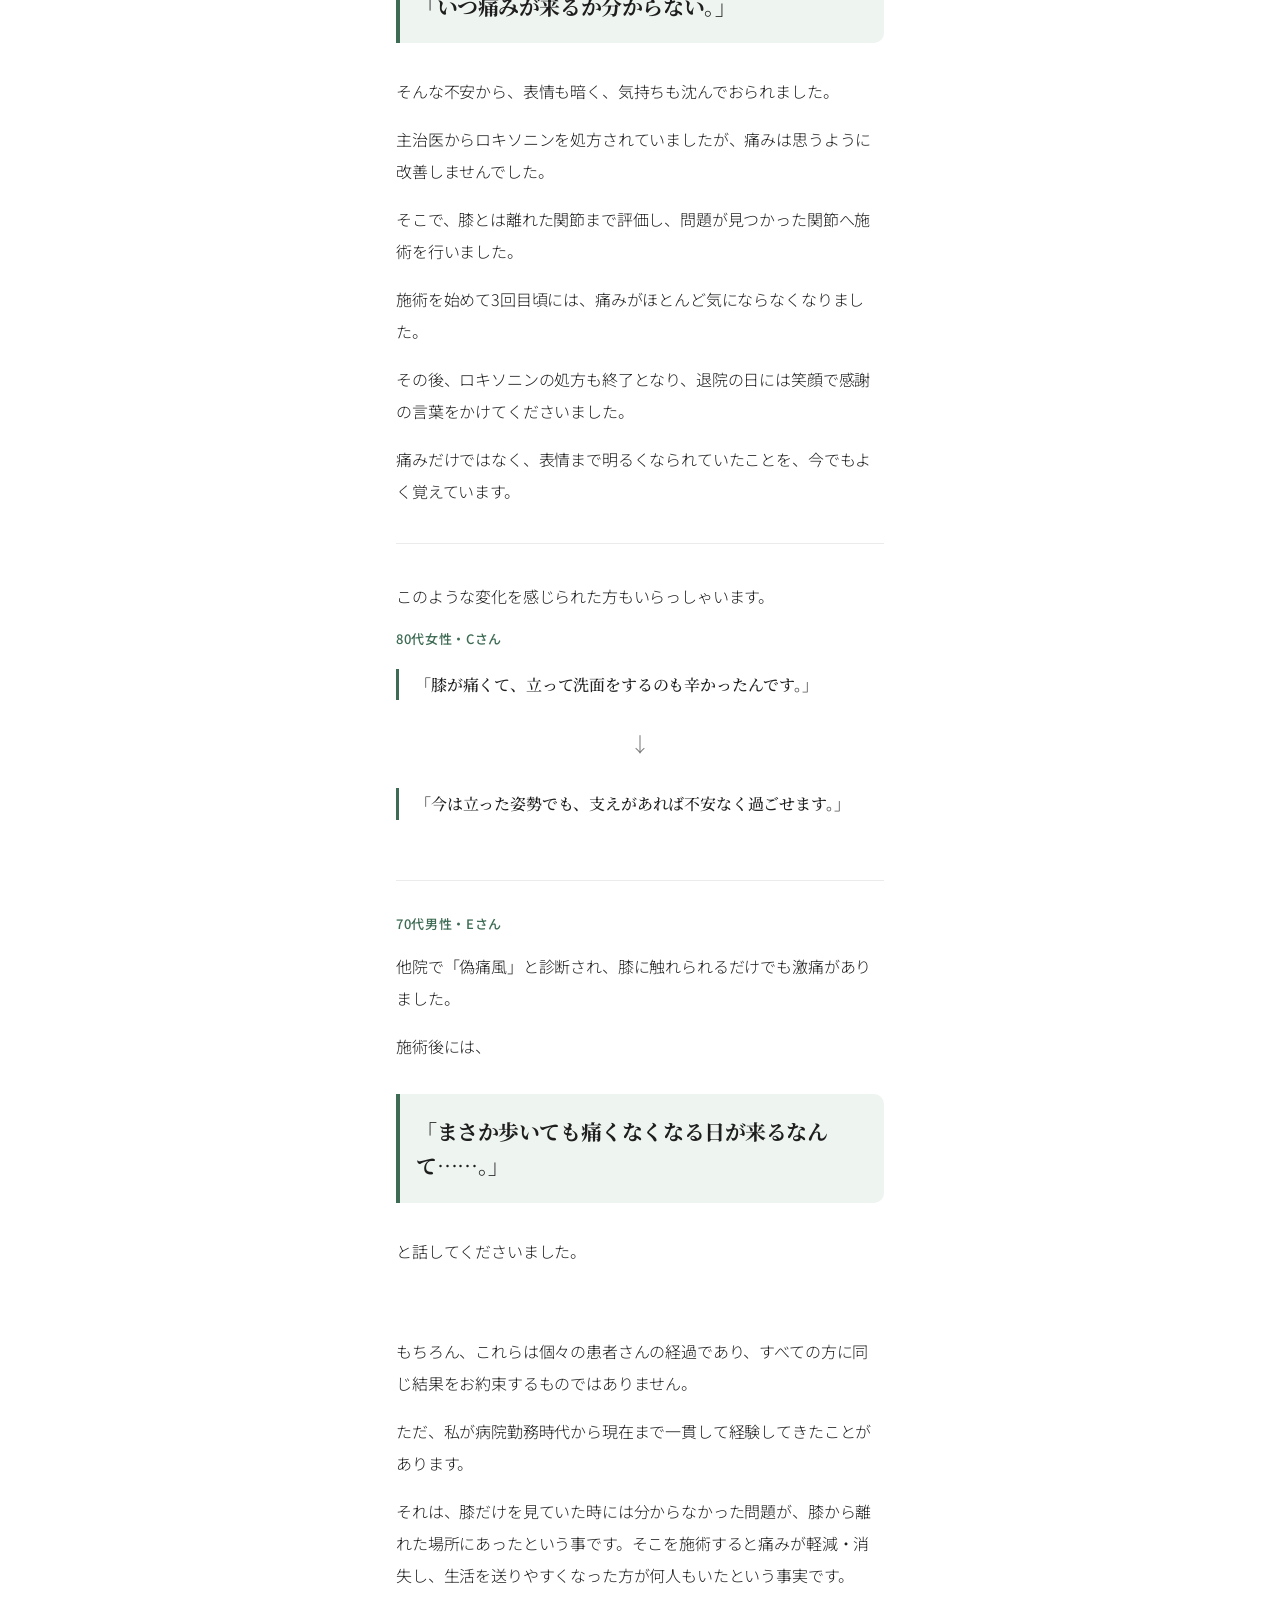
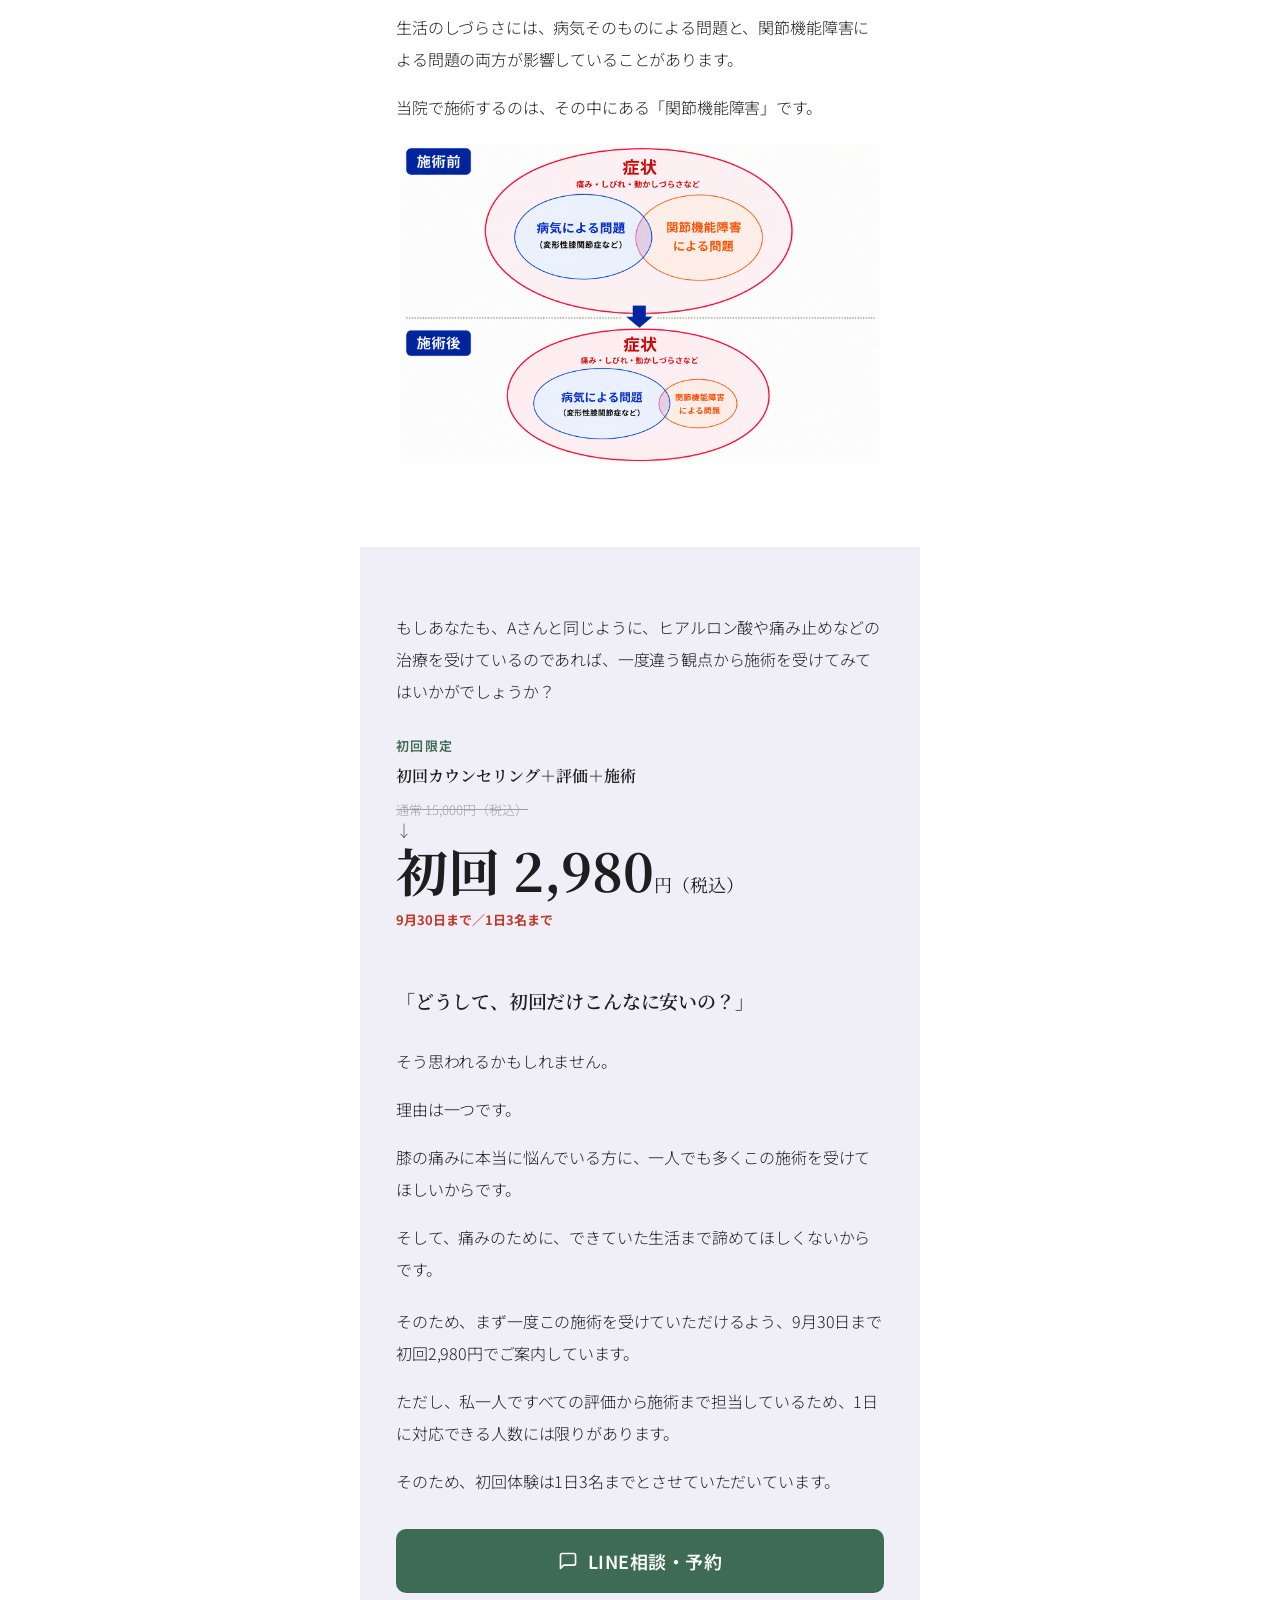
==== commit 3a36dc5d: "Add files via upload" ====
--- a/index.html
+++ b/index.html
@@ -26,11 +26,11 @@
 t.src=v;s=b.getElementsByTagName(e)[0];
 s.parentNode.insertBefore(t,s)}(window, document,'script',
 'https://connect.facebook.net/en_US/fbevents.js');
-fbq('init', '1794594331533146');
+fbq('init', '874173628901609');
 fbq('track', 'PageView');
 </script>
 <noscript><img height="1" width="1" style="display:none"
-src="https://www.facebook.com/tr?id=1794594331533146&ev=PageView&noscript=1"
+src="https://www.facebook.com/tr?id=874173628901609&ev=PageView&noscript=1"
 /></noscript>
 </head>
 <body>
--- a/style.css
+++ b/style.css
@@ -93,10 +93,10 @@
 /* HL：レベル3最強 */
 .fv-hl{
   font-family:var(--serif);
-  font-size:38px;
+  font-size:36px;
   font-weight:700;
-  line-height:1.42;
-  letter-spacing:.01em;
+  line-height:1.45;
+  letter-spacing:-.01em;
   color:var(--tx);
   margin:24px 0 20px;
 }
@@ -256,9 +256,9 @@
   font-family:var(--serif);font-size:18px;font-weight:600;
   line-height:1.7;letter-spacing:.02em;color:var(--tx);margin-bottom:16px;
 }
-.body{font-size:16px;font-weight:300;line-height:2.0;color:var(--tx);}
+.body{font-size:16px;font-weight:300;line-height:2.0;color:var(--tx);letter-spacing:-.01em;}
 .body+.body{margin-top:20px}
-.bodys{font-size:15px;font-weight:300;line-height:2.0;color:var(--txm);}
+.bodys{font-size:15px;font-weight:300;line-height:2.0;color:var(--txm);letter-spacing:-.01em;}
 .lbl{
   font-size:11px;font-weight:500;letter-spacing:.14em;
   color:var(--green);display:block;margin-bottom:12px;opacity:.85;
@@ -269,15 +269,15 @@
 ══════════════════════════════ */
 .reveal{
   font-family:var(--serif);font-size:20px;font-weight:700;
-  line-height:1.65;letter-spacing:.02em;color:var(--tx);
+  line-height:1.65;letter-spacing:0;color:var(--tx);
   margin:32px 0;padding:24px 22px;
   background:var(--green-bg);border-radius:var(--r);
   border-left:4px solid var(--green);
 }
 .voice-qt{
-  font-family:var(--serif);font-size:22px;font-weight:700;
-  line-height:1.65;color:var(--tx);
-  padding:22px 20px 22px 22px;
+  font-family:var(--serif);font-size:21px;font-weight:700;
+  line-height:1.65;color:var(--tx);letter-spacing:-.02em;
+  padding:20px 14px 20px 16px;
   border-left:4px solid var(--green);
   background:var(--green-bg);
   border-radius:0 var(--r) var(--r) 0;
@@ -285,12 +285,12 @@
 }
 .qt{
   font-family:var(--serif);font-size:16px;font-weight:500;
-  line-height:1.95;color:var(--tx);
+  line-height:1.95;color:var(--tx);letter-spacing:-.01em;
   padding-left:16px;border-left:3px solid var(--green);margin:24px 0;
 }
 .q{
   font-family:var(--serif);font-size:19px;font-weight:600;
-  line-height:1.75;color:var(--tx);margin:52px 0 28px;
+  line-height:1.75;color:var(--tx);margin:52px 0 28px;letter-spacing:-.01em;
 }
 
 /* ══════════════════════════════
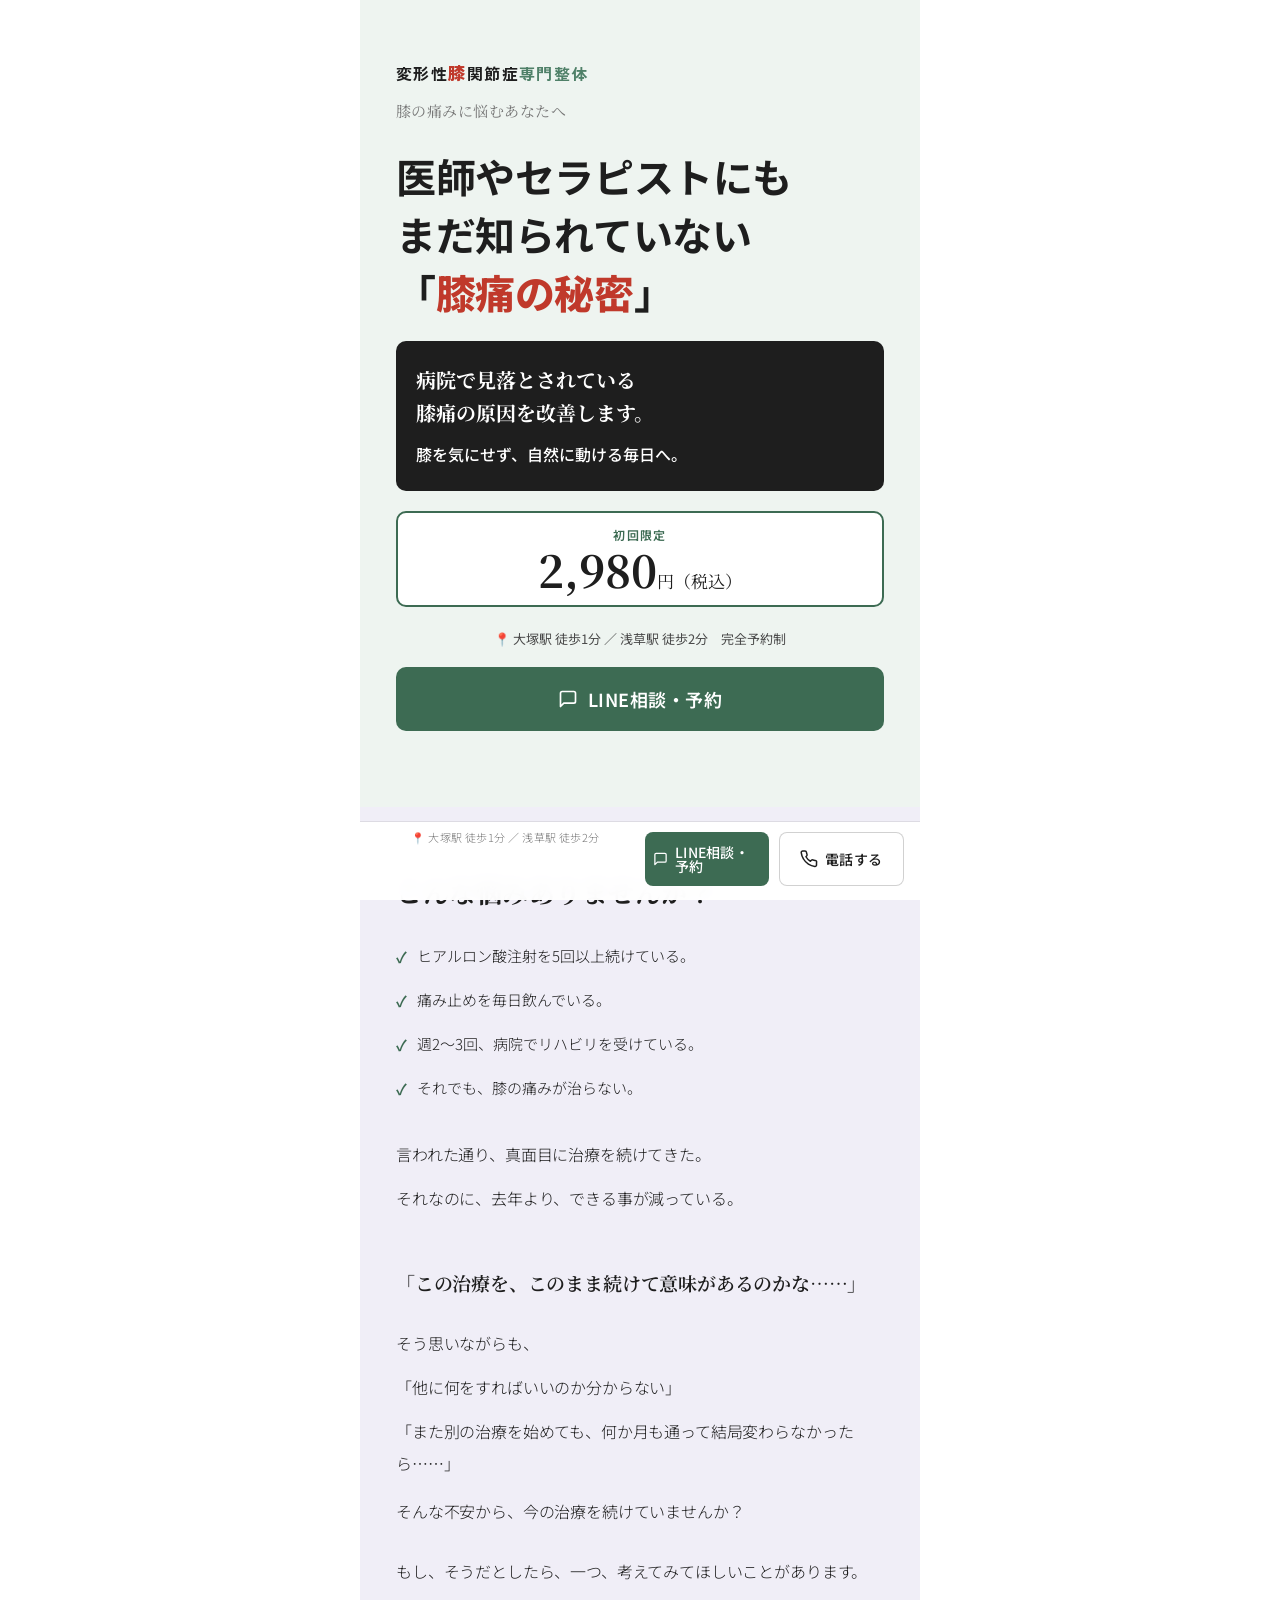
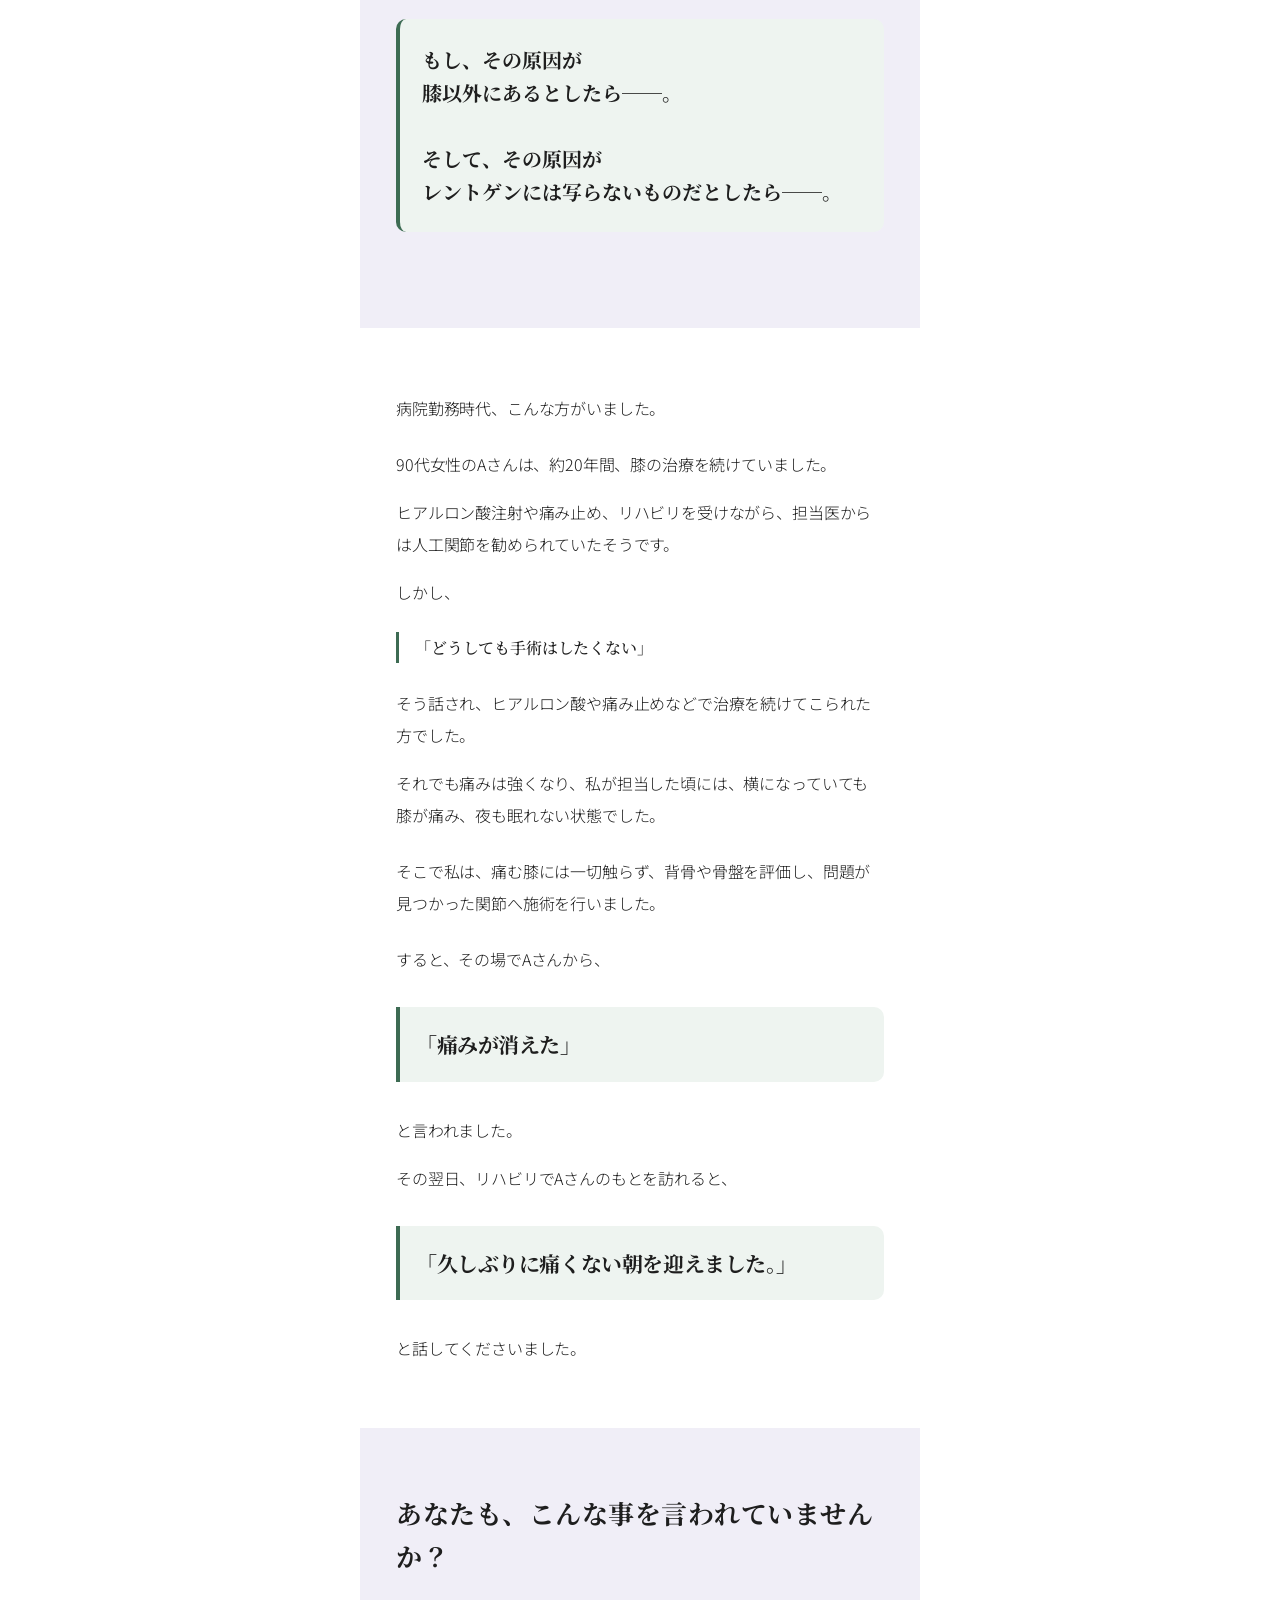
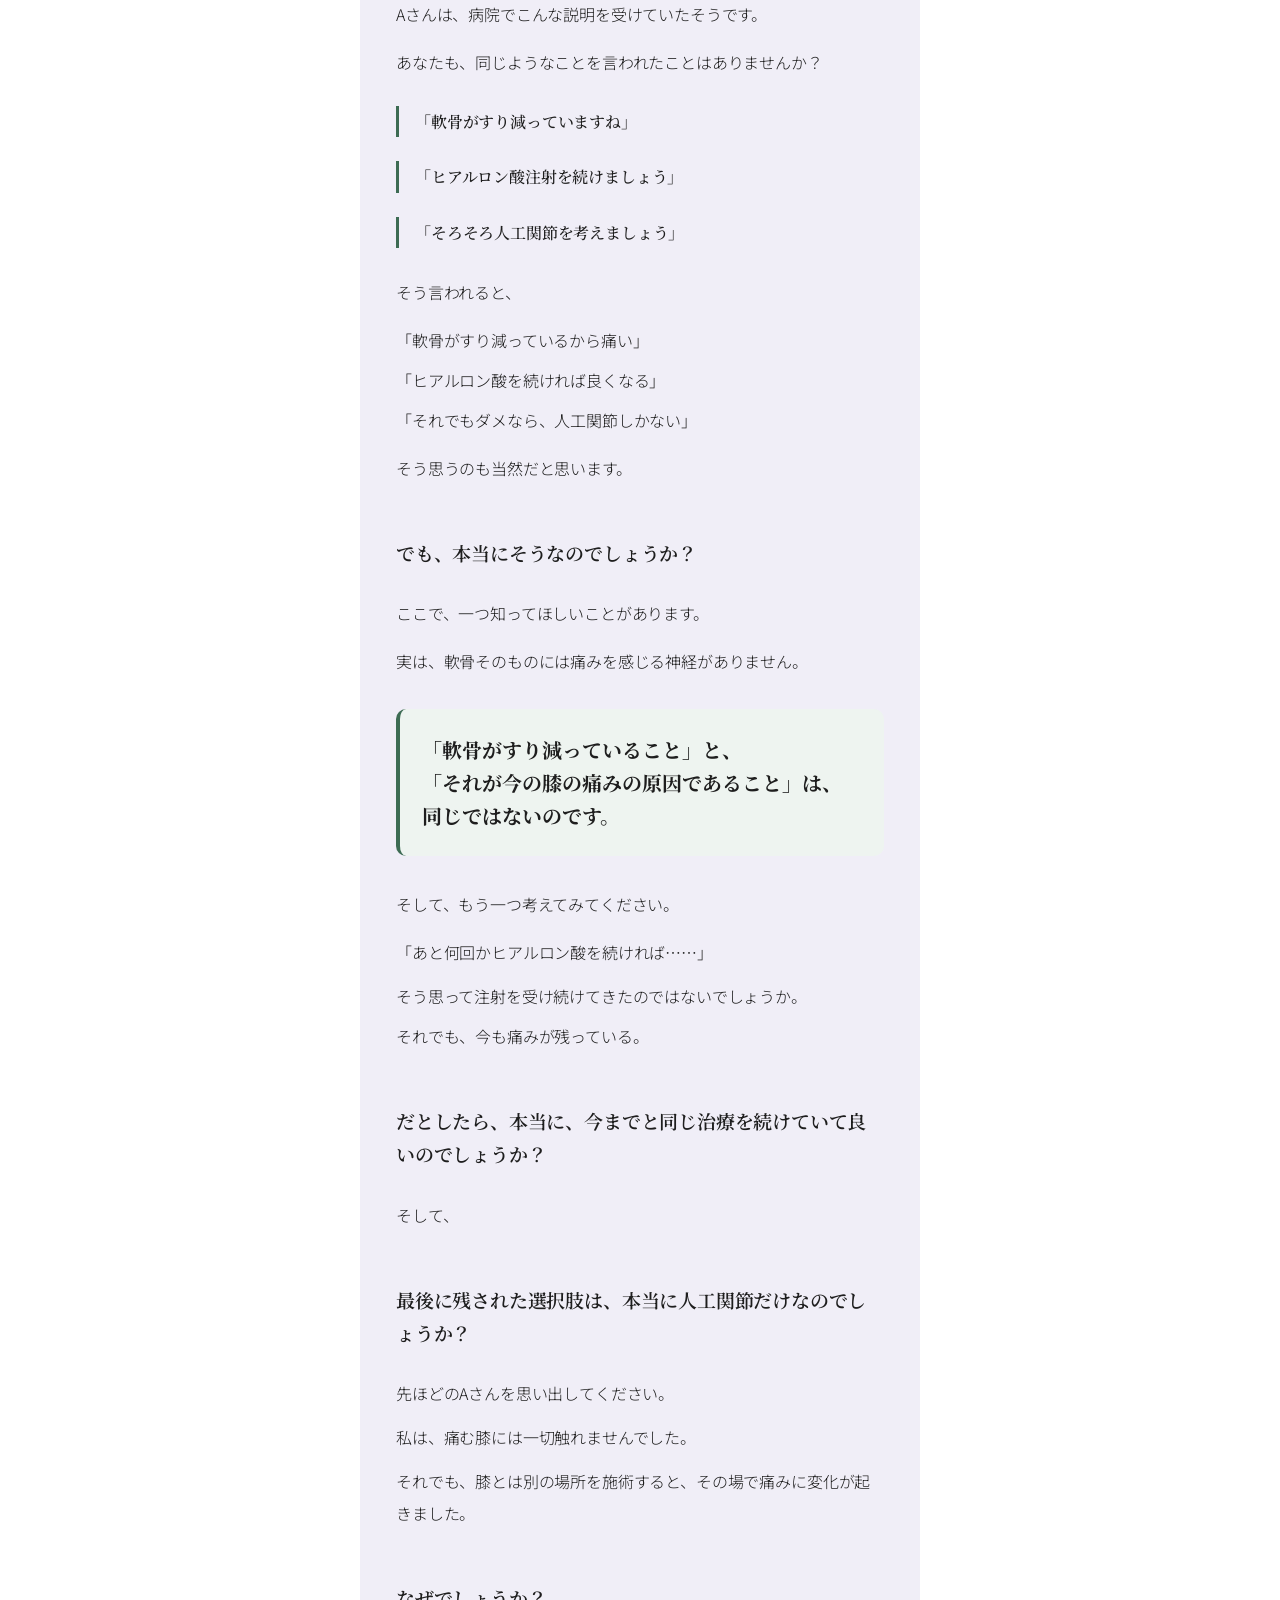
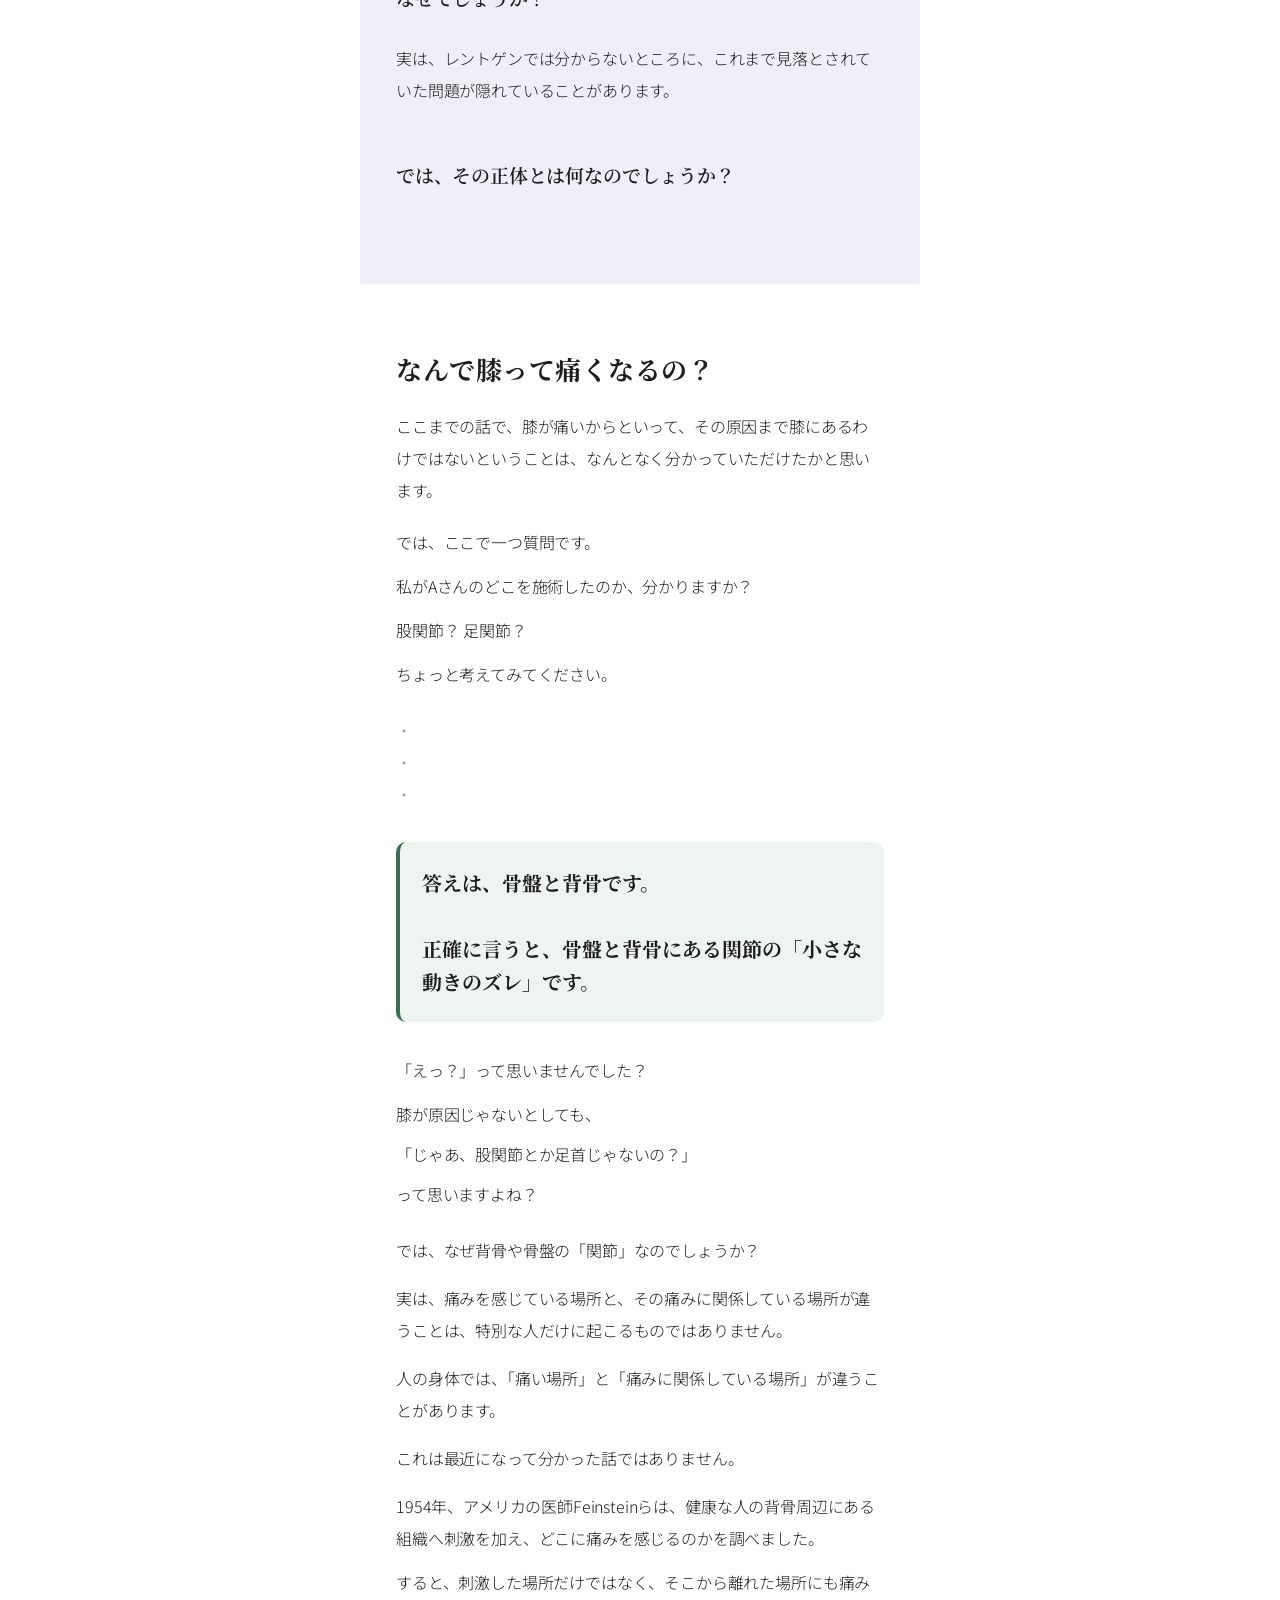
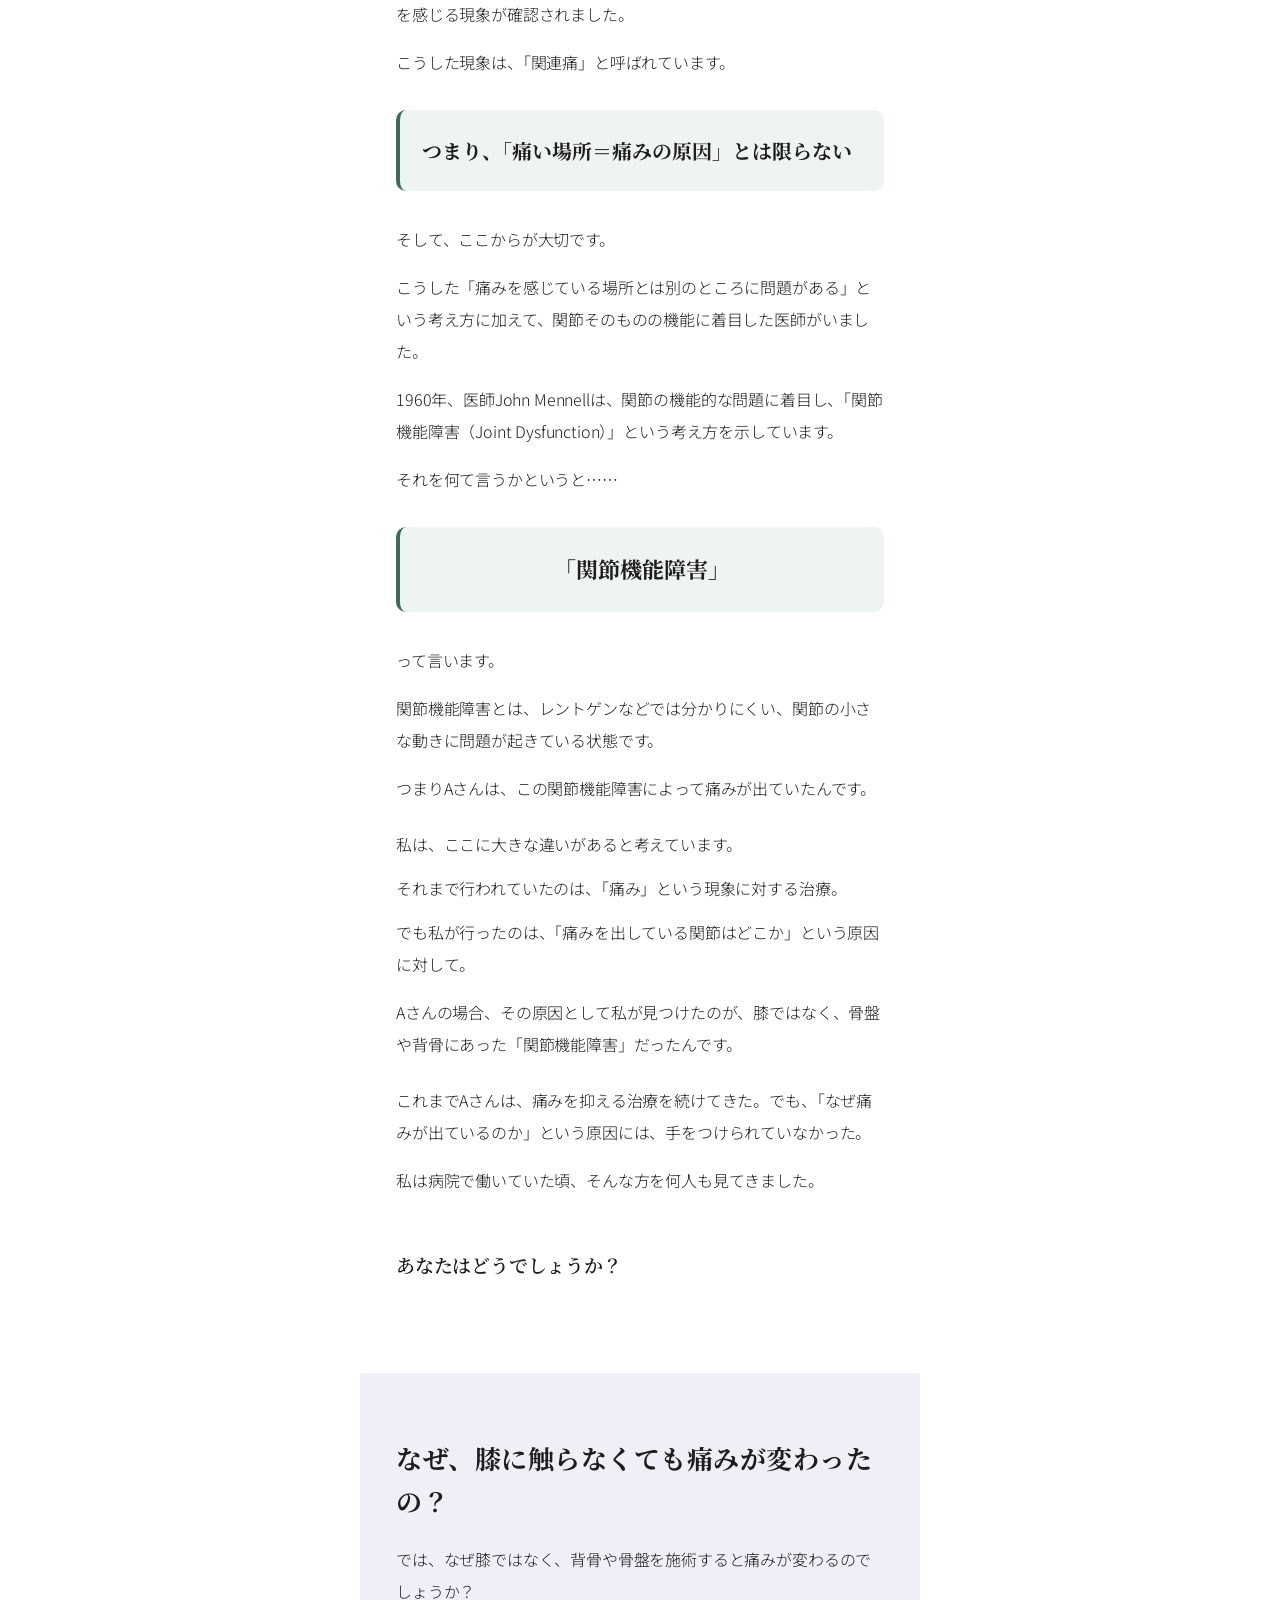
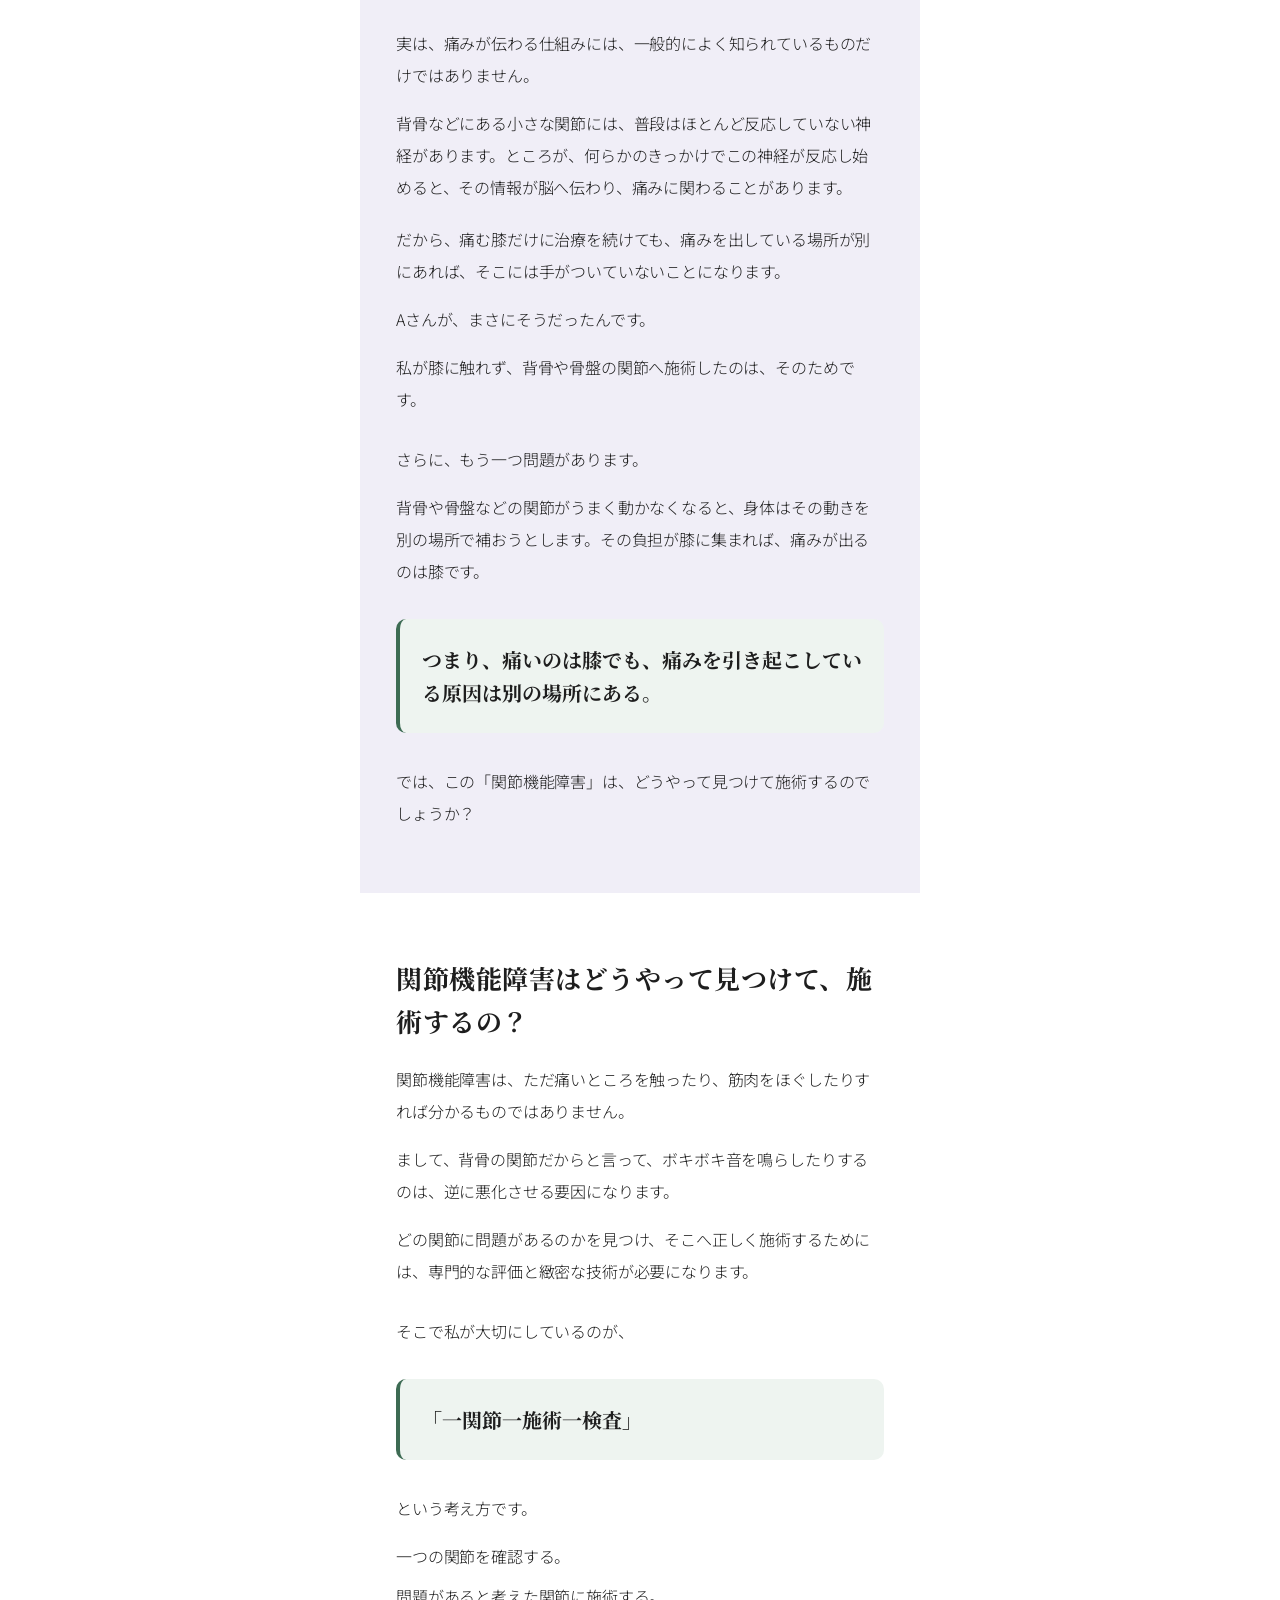
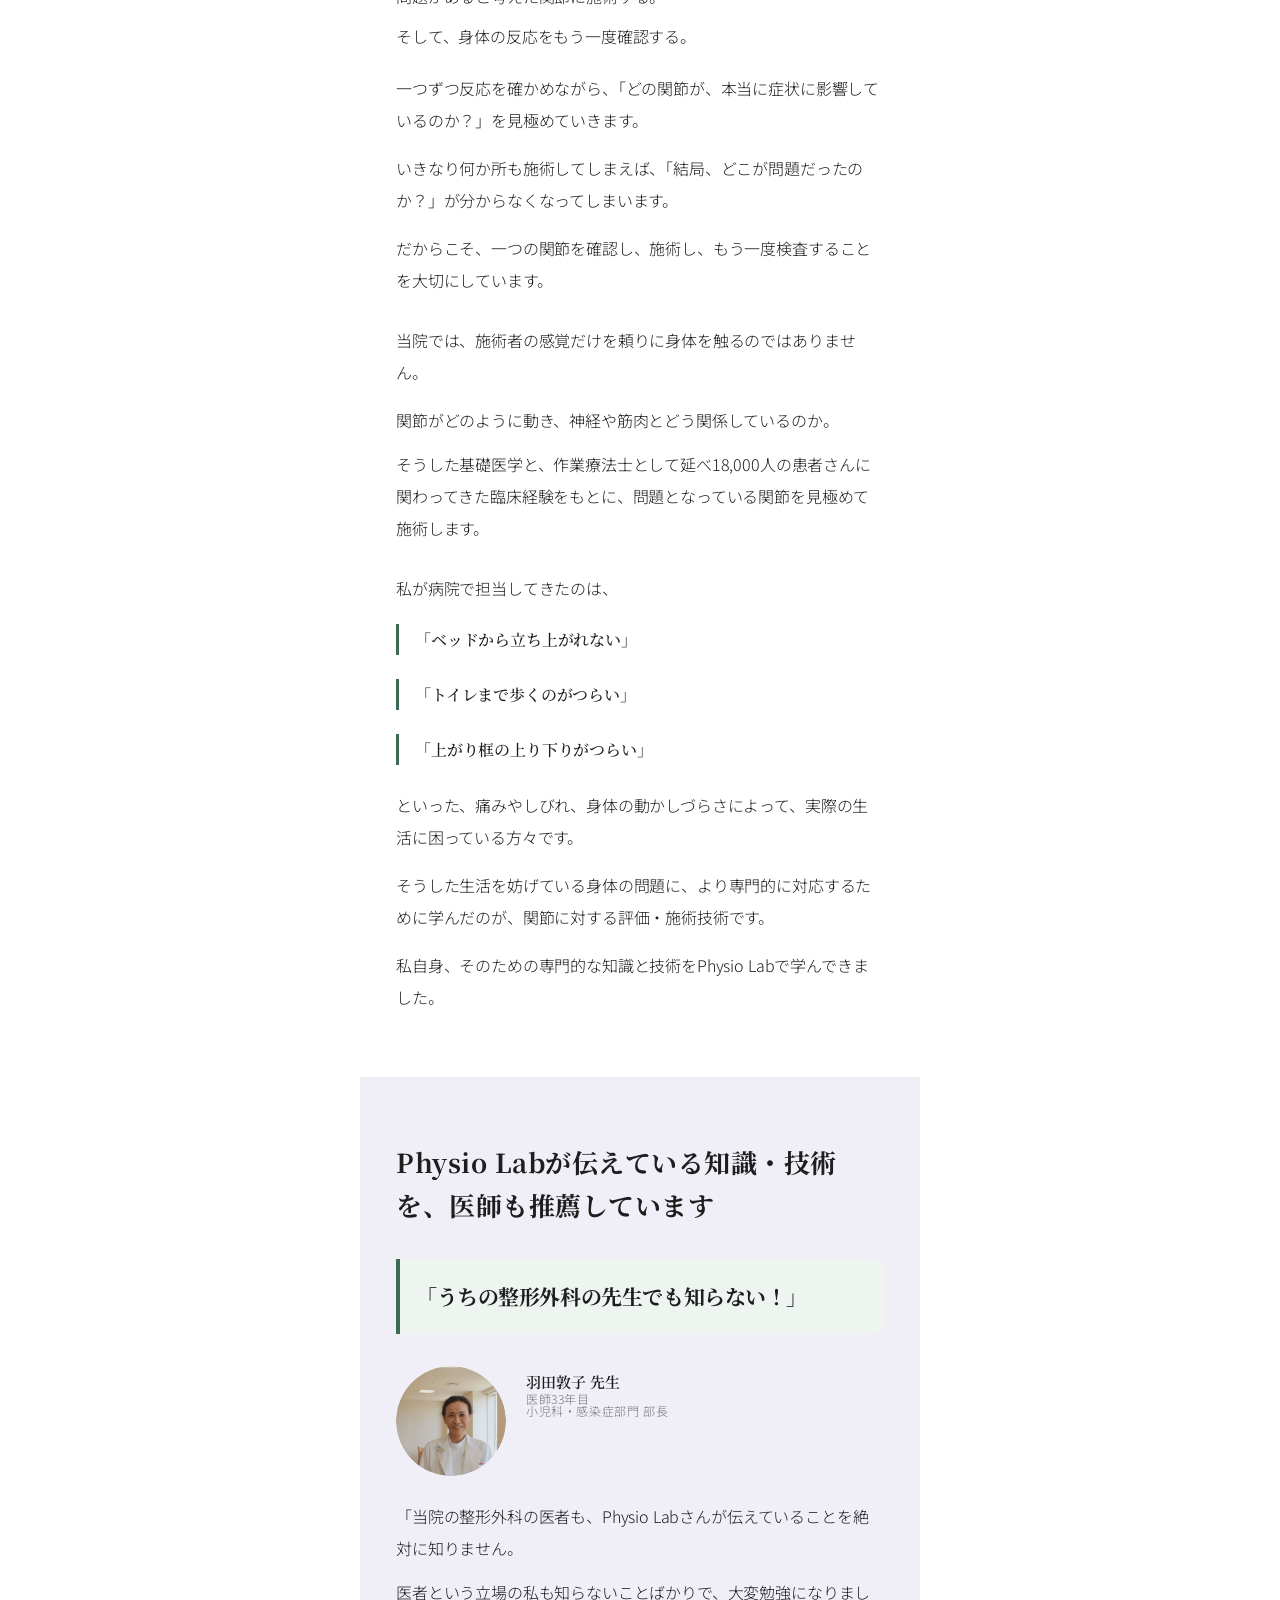
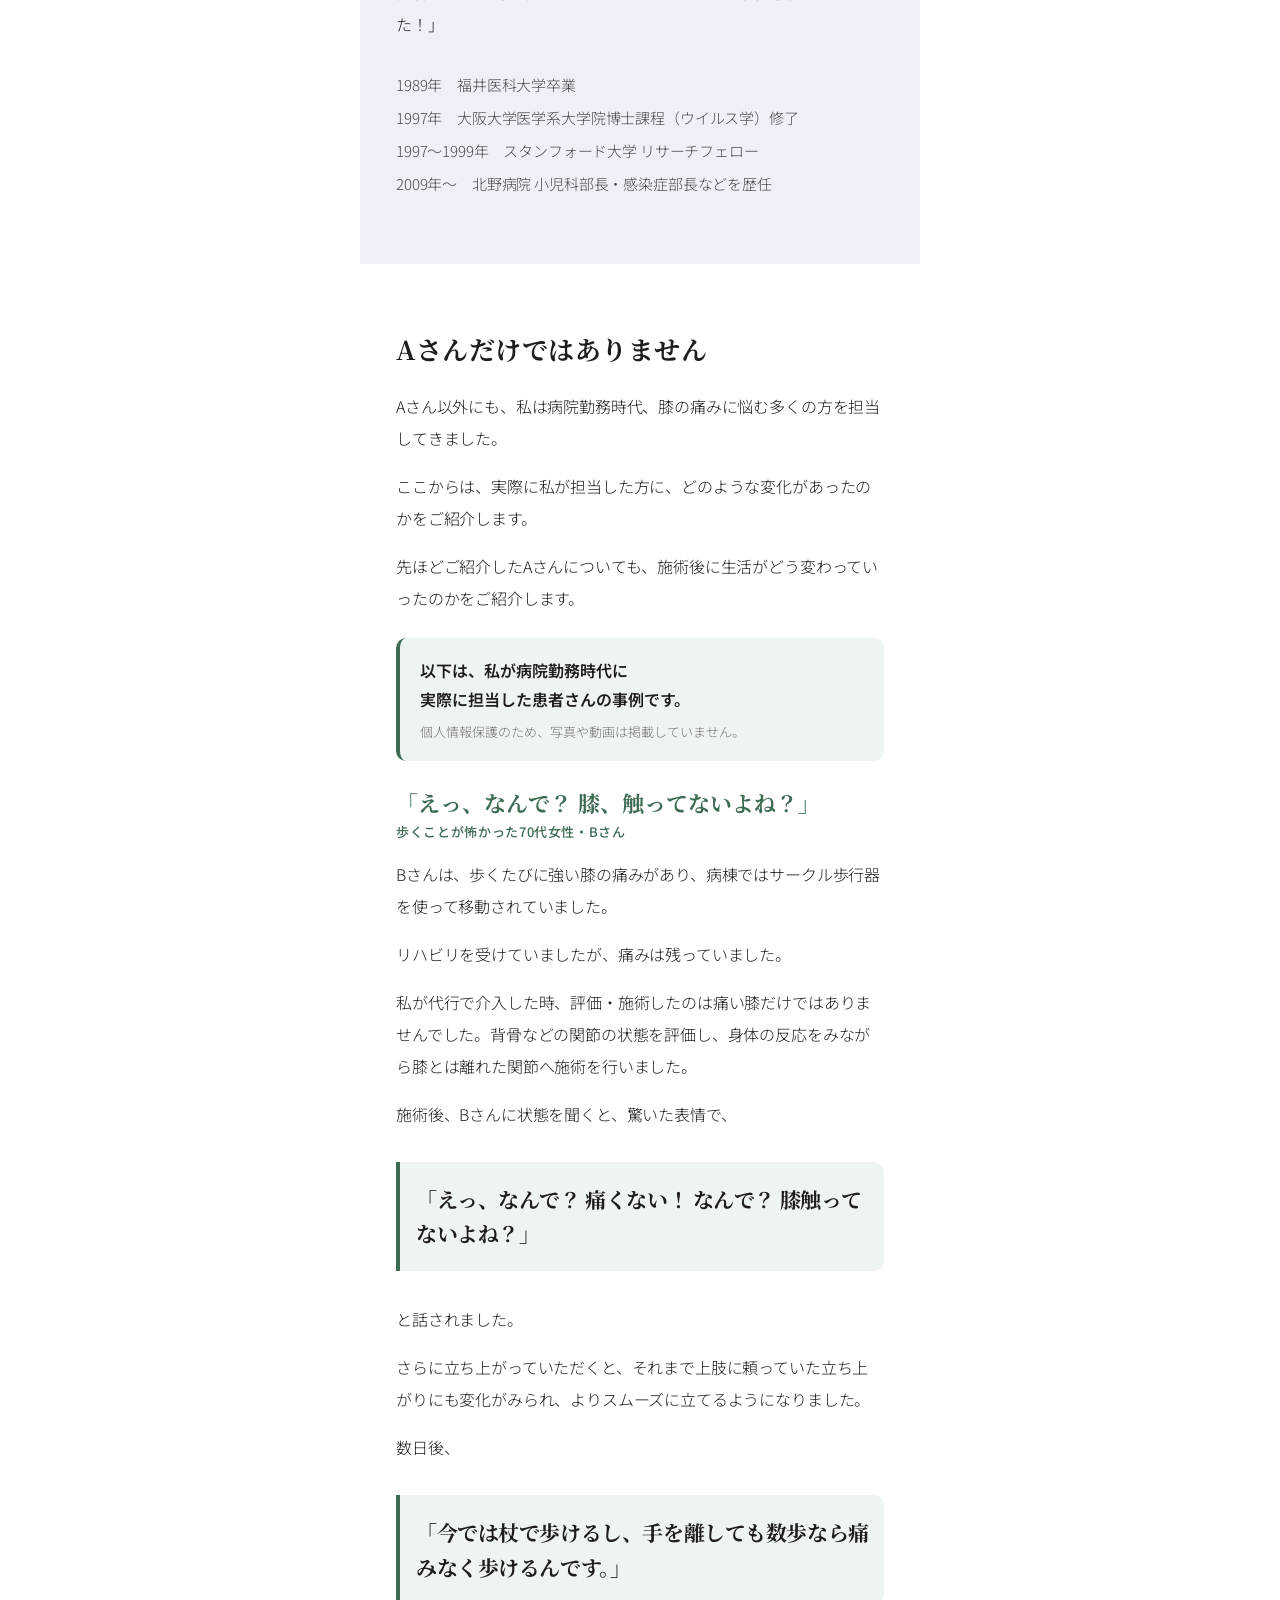
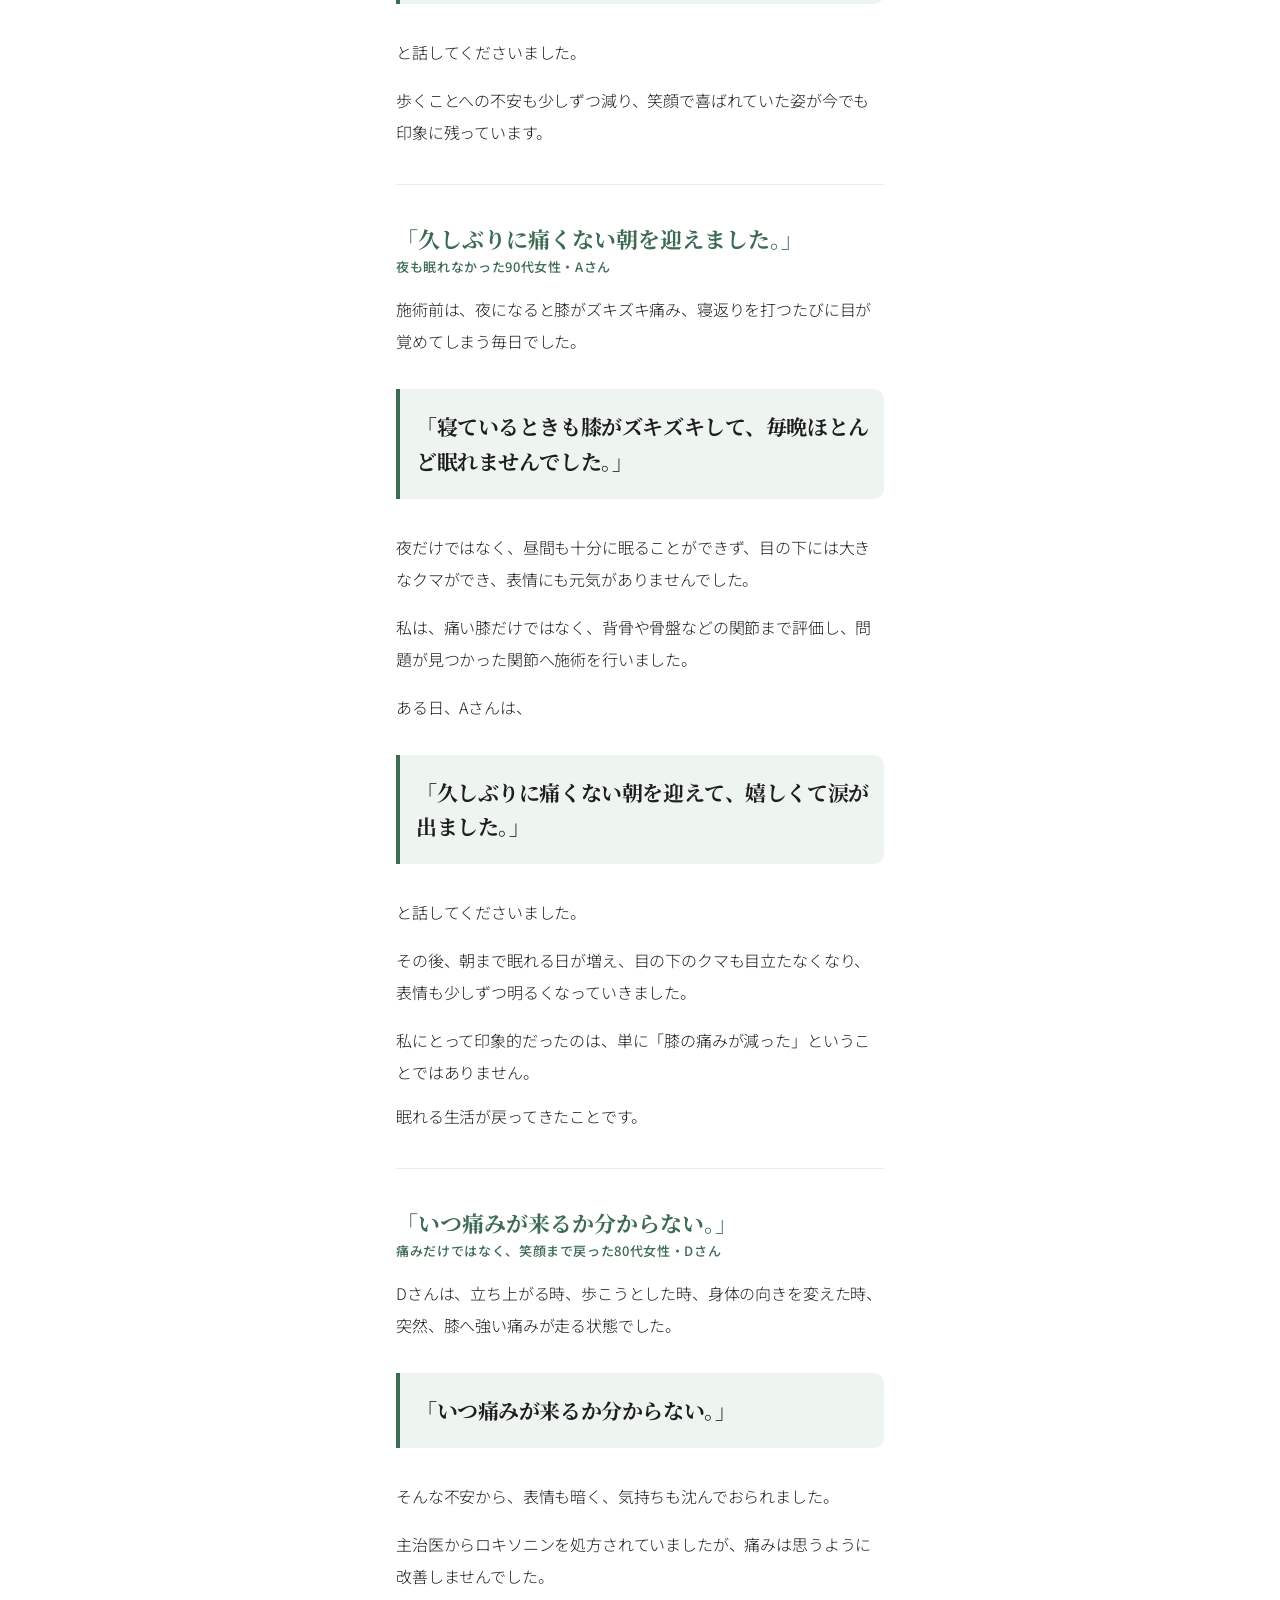
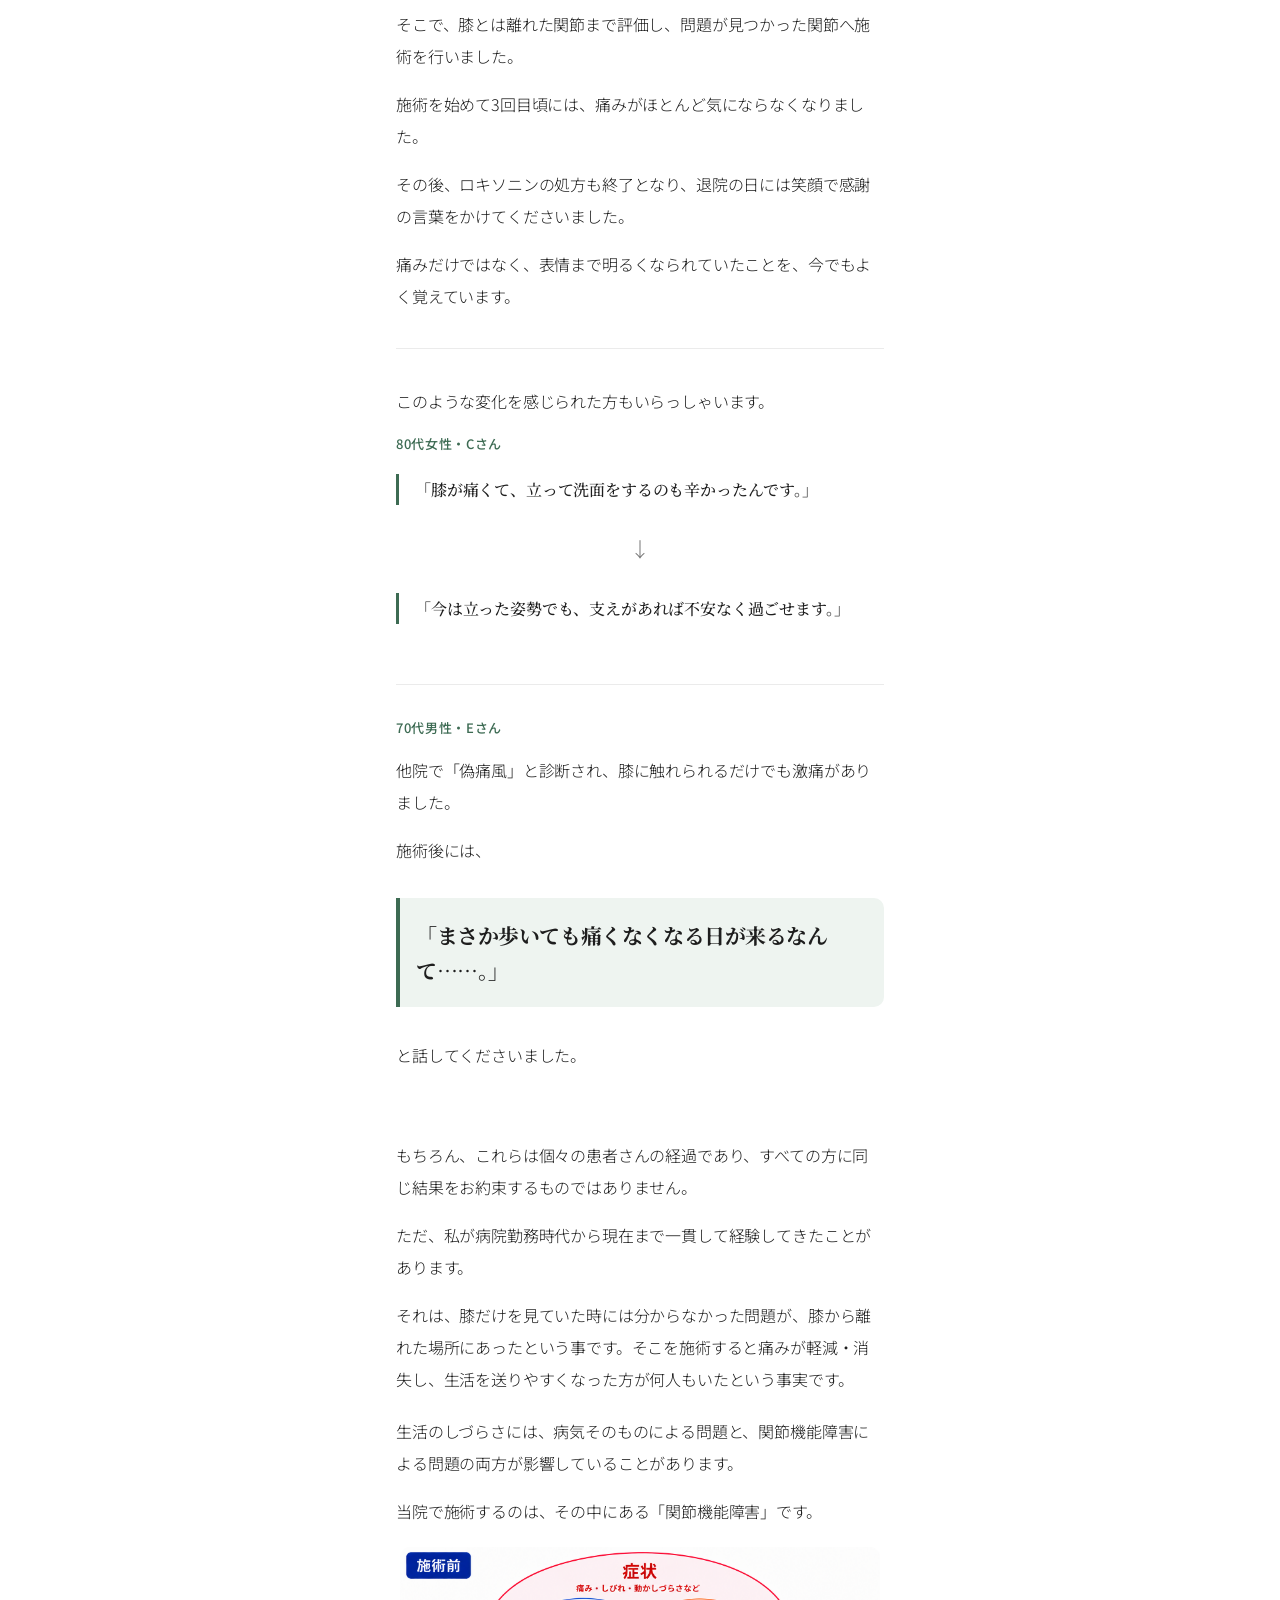
==== commit b517dfbd: "Add files via upload" ====
--- a/index.html
+++ b/index.html
@@ -34,35 +34,28 @@
 /></noscript>
 </head>
 <body>
+
 <div class="lp">
-
 
 <!-- FV -->
 <section class="sec s-fv">
-
-  <!-- ①②：レベル1/2 -->
   <span class="pre" style="font-family:'Zen Kaku Gothic New',sans-serif;font-size:16px;font-weight:700;letter-spacing:.08em;color:var(--green);"><span style="color:var(--tx);font-weight:700;">変形性</span><span style="color:var(--red);font-weight:900;font-size:1.1em;">膝</span><span style="color:var(--tx);font-weight:700;">関節症</span><span style="color:var(--green2);font-weight:600;">専門整体</span></span>
   <p class="fv-mid"><span class="kw">膝</span>の痛みに悩むあなたへ</p>
 
-  <!-- ③：レベル3・最重要 -->
   <h1 class="fv-hl" style="font-family:'Noto Sans JP',sans-serif;font-weight:700;">医師やセラピストにも<br>まだ知られていない<br>「<span class="fv-hl-accent" style="font-weight:800;">膝痛の秘密</span>」</h1>
 
-  <!-- ④⑤：レベル3・Promise黒背景ブロック -->
   <div class="fv-promise">
     <span class="fv-promise-main">病院で見落とされている<br>膝痛の原因を改善します。</span>
     <span class="fv-promise-sub">膝を気にせず、自然に動ける毎日へ。</span>
   </div>
 
-  <!-- ⑥⑦：レベル3・価格（Promiseより一段控えめ） -->
   <div class="fv-price-box">
     <span class="fv-price-lbl">初回限定</span>
     <span class="fv-price-num">2,980<span>円（税込）</span></span>
   </div>
 
-  <!-- アクセス情報 -->
-  <p style="font-size:13px;font-weight:400;color:var(--txm);text-align:center;margin-bottom:16px;line-height:1.8;">📍 大塚駅 徒歩1分 ／ 浅草駅 徒歩2分</p>
-
-  <!-- ⑧：レベル2・CTA -->
+  <p style="font-size:13px;font-weight:400;color:var(--txm);text-align:center;margin-bottom:16px;line-height:1.8;">📍 大塚駅 徒歩1分 ／ 浅草駅 徒歩2分　完全予約制</p>
+
   <a href="https://lin.ee/wItS04x" onclick="fbq('track','Lead')" class="btn-line">
     <svg width="20" height="20" viewBox="0 0 24 24" fill="none" stroke="currentColor" stroke-width="2" stroke-linecap="round" stroke-linejoin="round" aria-hidden="true"><path d="M21 15a2 2 0 0 1-2 2H7l-4 4V5a2 2 0 0 1 2-2h14a2 2 0 0 1 2 2z"/></svg>
     LINE相談・予約
@@ -77,14 +70,20 @@
     <li>ヒアルロン酸注射を5回以上続けている。</li>
     <li>痛み止めを毎日飲んでいる。</li>
     <li>週2〜3回、病院でリハビリを受けている。</li>
+    <li>それでも、膝の痛みが治らない。</li>
   </ul>
 
-  <p class="body" style="margin-top:28px;">それでも、膝の痛みが治らない。</p>
-  <p class="body" style="margin-top:12px;">言われたようにしているのに、去年より、できる事が減っている。</p>
-
-  <p class="q">「なぜ治らないのだろう。」</p>
-
-  <p class="body">そう感じているなら、一つ、考えてみてほしいことがあります。</p>
+  <p class="body" style="margin-top:28px;">言われた通り、真面目に治療を続けてきた。</p>
+  <p class="body" style="margin-top:12px;">それなのに、去年より、できる事が減っている。</p>
+
+  <p class="q">「この治療を、このまま続けて意味があるのかな……」</p>
+
+  <p class="body">そう思いながらも、</p>
+  <p class="body" style="margin-top:12px;">「他に何をすればいいのか分からない」</p>
+  <p class="body" style="margin-top:12px;">「また別の治療を始めても、何か月も通って結局変わらなかったら……」</p>
+  <p class="body" style="margin-top:16px;">そんな不安から、今の治療を続けていませんか？</p>
+
+  <p class="body" style="margin-top:28px;">もし、そうだとしたら、一つ、考えてみてほしいことがあります。</p>
 
   <div class="reveal">
     もし、その原因が<br>膝以外にあるとしたら──。<br><br>そして、その原因が<br>レントゲンには写らないものだとしたら──。
@@ -94,31 +93,20 @@
 <!-- 患者事例：AさんのStory -->
 <section class="sec s-white">
   <p class="body">病院勤務時代、こんな方がいました。</p>
-
   <p class="body" style="margin-top:24px;">90代女性のAさんは、約20年間、膝の治療を続けていました。</p>
   <p class="body" style="margin-top:16px;">ヒアルロン酸注射や痛み止め、リハビリを受けながら、担当医からは人工関節を勧められていたそうです。</p>
   <p class="body" style="margin-top:16px;">しかし、</p>
-
   <p class="qt">「どうしても手術はしたくない」</p>
-
   <p class="body">そう話され、ヒアルロン酸や痛み止めなどで治療を続けてこられた方でした。</p>
   <p class="body" style="margin-top:16px;">それでも痛みは強くなり、私が担当した頃には、横になっていても膝が痛み、夜も眠れない状態でした。</p>
-
   <p class="body" style="margin-top:24px;">そこで私は、痛む膝には一切触らず、背骨や骨盤を評価し、問題が見つかった関節へ施術を行いました。</p>
-
   <p class="body" style="margin-top:24px;">すると、その場でAさんから、</p>
-
   <p class="voice-qt">「痛みが消えた」</p>
-
   <p class="body">と言われました。</p>
   <p class="body" style="margin-top:16px;">その翌日、リハビリでAさんのもとを訪れると、</p>
-
   <p class="voice-qt">「久しぶりに痛くない朝を迎えました。」</p>
-
   <p class="body">と話してくださいました。</p>
 </section>
-
-<!-- 第2/8：医療説明への疑問 → Information Gap → 関節機能障害 Reveal -->
 
 <!-- あなたも言われていませんか？ -->
 <section class="sec s-lav">
@@ -139,11 +127,7 @@
   <p class="q">でも、本当にそうなのでしょうか？</p>
 
   <p class="body">ここで、一つ知ってほしいことがあります。</p>
-</section>
-
-<!-- Reveal：軟骨に神経はない -->
-<section class="sec s-white">
-  <p class="body">実は、軟骨そのものには痛みを感じる神経がありません。</p>
+  <p class="body" style="margin-top:16px;">実は、軟骨そのものには痛みを感じる神経がありません。</p>
 
   <div class="reveal">
     「軟骨がすり減っていること」と、<br>
@@ -159,10 +143,10 @@
   <p class="q">だとしたら、本当に、今までと同じ治療を続けていて良いのでしょうか？</p>
 
   <p class="body">そして、</p>
-  <p class="body" style="margin-top:12px;">最後に残された選択肢は、本当に人工関節だけなのでしょうか？</p>
-
-  <p class="body" style="margin-top:32px;">先ほどのAさんを思い出してください。</p>
-  <p class="body" style="margin-top:16px;">私は、痛む膝には一切触れませんでした。</p>
+  <p class="q">最後に残された選択肢は、本当に人工関節だけなのでしょうか？</p>
+
+  <p class="body" style="margin-top:16px;">先ほどのAさんを思い出してください。</p>
+  <p class="body" style="margin-top:12px;">私は、痛む膝には一切触れませんでした。</p>
   <p class="body" style="margin-top:12px;">それでも、膝とは別の場所を施術すると、その場で痛みに変化が起きました。</p>
 
   <p class="q">なぜでしょうか？</p>
@@ -173,14 +157,13 @@
 </section>
 
 <!-- なんで膝って痛くなるの？ -->
-<section class="sec s-lav">
+<section class="sec s-white">
   <h2 class="sh">なんで膝って痛くなるの？</h2>
   <p class="body">ここまでの話で、膝が痛いからといって、その原因まで膝にあるわけではないということは、なんとなく分かっていただけたかと思います。</p>
   <p class="body" style="margin-top:20px;">では、ここで一つ質問です。</p>
   <p class="body" style="margin-top:12px;">私がAさんのどこを施術したのか、分かりますか？</p>
   <p class="body" style="margin-top:12px;">股関節？ 足関節？</p>
   <p class="body" style="margin-top:12px;">ちょっと考えてみてください。</p>
-
   <p class="body" style="margin-top:24px; color:var(--txl); letter-spacing:.3em;">・<br>・<br>・</p>
 
   <div class="reveal" style="margin-top:32px;">
@@ -189,16 +172,33 @@
   </div>
 
   <p class="body">「えっ？」って思いませんでした？</p>
-  <p class="body" style="margin-top:12px;">膝が原因じゃないとしても、「じゃあ、股関節とか足首じゃないの？」って思いますよね？</p>
-  <p class="body" style="margin-top:20px;">でも実は、こうした膝の痛みのように、ぶつけたり、転んだりしたわけでもないのに、いつの間にか出てくる痛み。</p>
-  <p class="body" style="margin-top:12px;">その原因が関節にあることは、1960年代には、すでにアメリカの整形外科医によって提唱されていました。</p>
+  <p class="body" style="margin-top:12px;">膝が原因じゃないとしても、</p>
+  <p class="body" style="margin-top:8px;">「じゃあ、股関節とか足首じゃないの？」</p>
+  <p class="body" style="margin-top:8px;">って思いますよね？</p>
+
+  <p class="body" style="margin-top:24px;">では、なぜ背骨や骨盤の「関節」なのでしょうか？</p>
+  <p class="body" style="margin-top:16px;">実は、痛みを感じている場所と、その痛みに関係している場所が違うことは、特別な人だけに起こるものではありません。</p>
+  <p class="body" style="margin-top:16px;">人の身体では、「痛い場所」と「痛みに関係している場所」が違うことがあります。</p>
+  <p class="body" style="margin-top:16px;">これは最近になって分かった話ではありません。</p>
+  <p class="body" style="margin-top:16px;">1954年、アメリカの医師Feinsteinらは、健康な人の背骨周辺にある組織へ刺激を加え、どこに痛みを感じるのかを調べました。</p>
+  <p class="body" style="margin-top:12px;">すると、刺激した場所だけではなく、そこから離れた場所にも痛みを感じる現象が確認されました。</p>
+  <p class="body" style="margin-top:16px;">こうした現象は、「関連痛」と呼ばれています。</p>
+
+  <div class="reveal">
+    つまり、「痛い場所＝痛みの原因」とは限らない
+  </div>
+
+  <p class="body">そして、ここからが大切です。</p>
+  <p class="body" style="margin-top:16px;">こうした「痛みを感じている場所とは別のところに問題がある」という考え方に加えて、関節そのものの機能に着目した医師がいました。</p>
+  <p class="body" style="margin-top:16px;">1960年、医師John Mennellは、関節の機能的な問題に着目し、「関節機能障害（Joint Dysfunction）」という考え方を示しています。</p>
   <p class="body" style="margin-top:16px;">それを何て言うかというと……</p>
 
-  <div class="reveal" style="margin-top:24px; font-size:22px;">
+  <div class="reveal" style="font-size:22px; text-align:center;">
     「関節機能障害」
   </div>
 
   <p class="body">って言います。</p>
+  <p class="body" style="margin-top:16px;">関節機能障害とは、レントゲンなどでは分かりにくい、関節の小さな動きに問題が起きている状態です。</p>
   <p class="body" style="margin-top:16px;">つまりAさんは、この関節機能障害によって痛みが出ていたんです。</p>
   <p class="body" style="margin-top:24px;">私は、ここに大きな違いがあると考えています。</p>
   <p class="body" style="margin-top:12px;">それまで行われていたのは、「痛み」という現象に対する治療。</p>
@@ -206,39 +206,51 @@
   <p class="body" style="margin-top:16px;">Aさんの場合、その原因として私が見つけたのが、膝ではなく、骨盤や背骨にあった「関節機能障害」だったんです。</p>
   <p class="body" style="margin-top:24px;">これまでAさんは、痛みを抑える治療を続けてきた。でも、「なぜ痛みが出ているのか」という原因には、手をつけられていなかった。</p>
   <p class="body" style="margin-top:16px;">私は病院で働いていた頃、そんな方を何人も見てきました。</p>
-  <p class="q" style="margin-top:28px;">あなたはどうでしょうか？</p>
-</section>
-
-<!-- 第3/8 -->
-
-<!-- なぜ、膝に触らなくても痛みが変わったの？ -->
-<section class="sec s-white">
+
+  <p class="q">あなたはどうでしょうか？</p>
+</section>
+
+<!-- なぜ膝に触らなくても痛みが変わったの？ -->
+<section class="sec s-lav">
   <h2 class="sh">なぜ、膝に触らなくても痛みが変わったの？</h2>
   <p class="body">では、なぜ膝ではなく、背骨や骨盤を施術すると痛みが変わるのでしょうか？</p>
   <p class="body" style="margin-top:20px;">実は、痛みが伝わる仕組みには、一般的によく知られているものだけではありません。</p>
-  <p class="body" style="margin-top:20px;">背骨などにある小さな関節には、普段はほとんど反応していない神経があります。</p>
-  <p class="body" style="margin-top:16px;">ところが、何らかのきっかけでこの神経が反応し始めると、その情報が脳へ伝わり、痛みに関わることがあります。</p>
+  <p class="body" style="margin-top:16px;">背骨などにある小さな関節には、普段はほとんど反応していない神経があります。ところが、何らかのきっかけでこの神経が反応し始めると、その情報が脳へ伝わり、痛みに関わることがあります。</p>
   <p class="body" style="margin-top:20px;">だから、痛む膝だけに治療を続けても、痛みを出している場所が別にあれば、そこには手がついていないことになります。</p>
-  <p class="body" style="margin-top:20px;">Aさんが、まさにそうだったんです。</p>
+  <p class="body" style="margin-top:16px;">Aさんが、まさにそうだったんです。</p>
   <p class="body" style="margin-top:16px;">私が膝に触れず、背骨や骨盤の関節へ施術したのは、そのためです。</p>
   <p class="body" style="margin-top:28px;">さらに、もう一つ問題があります。</p>
-  <p class="body" style="margin-top:16px;">背骨や骨盤などの関節がうまく動かなくなると、身体はその動きを別の場所で補おうとします。</p>
-  <p class="body" style="margin-top:16px;">その負担が膝に集まれば、痛みが出るのは膝です。</p>
-  <div class="reveal" style="margin-top:32px;">
+  <p class="body" style="margin-top:16px;">背骨や骨盤などの関節がうまく動かなくなると、身体はその動きを別の場所で補おうとします。その負担が膝に集まれば、痛みが出るのは膝です。</p>
+
+  <div class="reveal">
     つまり、痛いのは膝でも、痛みを引き起こしている原因は別の場所にある。
   </div>
+
   <p class="body">では、この「関節機能障害」は、どうやって見つけて施術するのでしょうか？</p>
 </section>
 
 <!-- 関節機能障害はどうやって見つけて、施術するの？ -->
-<section class="sec s-lav">
+<section class="sec s-white">
   <h2 class="sh">関節機能障害はどうやって見つけて、施術するの？</h2>
   <p class="body">関節機能障害は、ただ痛いところを触ったり、筋肉をほぐしたりすれば分かるものではありません。</p>
   <p class="body" style="margin-top:16px;">まして、背骨の関節だからと言って、ボキボキ音を鳴らしたりするのは、逆に悪化させる要因になります。</p>
   <p class="body" style="margin-top:16px;">どの関節に問題があるのかを見つけ、そこへ正しく施術するためには、専門的な評価と緻密な技術が必要になります。</p>
+  <p class="body" style="margin-top:28px;">そこで私が大切にしているのが、</p>
+
+  <div class="reveal">
+    「一関節一施術一検査」
+  </div>
+
+  <p class="body">という考え方です。</p>
+  <p class="body" style="margin-top:16px;">一つの関節を確認する。</p>
+  <p class="body" style="margin-top:8px;">問題があると考えた関節に施術する。</p>
+  <p class="body" style="margin-top:8px;">そして、身体の反応をもう一度確認する。</p>
+  <p class="body" style="margin-top:20px;">一つずつ反応を確かめながら、「どの関節が、本当に症状に影響しているのか？」を見極めていきます。</p>
+  <p class="body" style="margin-top:16px;">いきなり何か所も施術してしまえば、「結局、どこが問題だったのか？」が分からなくなってしまいます。</p>
+  <p class="body" style="margin-top:16px;">だからこそ、一つの関節を確認し、施術し、もう一度検査することを大切にしています。</p>
   <p class="body" style="margin-top:28px;">当院では、施術者の感覚だけを頼りに身体を触るのではありません。</p>
   <p class="body" style="margin-top:16px;">関節がどのように動き、神経や筋肉とどう関係しているのか。</p>
-  <p class="body" style="margin-top:12px;">そうした基礎医学と、作業療法士として延べ18,000人の患者さんに関わってきた臨床経験をもとに、身体を評価・施術します。</p>
+  <p class="body" style="margin-top:12px;">そうした基礎医学と、作業療法士として延べ18,000人の患者さんに関わってきた臨床経験をもとに、問題となっている関節を見極めて施術します。</p>
   <p class="body" style="margin-top:28px;">私が病院で担当してきたのは、</p>
   <p class="qt" style="margin-top:20px;">「ベッドから立ち上がれない」</p>
   <p class="qt">「トイレまで歩くのがつらい」</p>
@@ -249,7 +261,7 @@
 </section>
 
 <!-- Physio Lab推薦：医師の声 -->
-<section class="sec s-white">
+<section class="sec s-lav">
   <h2 class="sh">Physio Labが伝えている知識・技術を、医師も推薦しています</h2>
 
   <p class="voice-qt">「うちの整形外科の先生でも知らない！」</p>
@@ -263,10 +275,10 @@
     </div>
   </div>
 
-  <p class="body">「当院の整形外科の医者も、Physio Labさんが伝えていることを絶対に知りません。</p>
+  <p class="body" style="margin-top:24px;">「当院の整形外科の医者も、Physio Labさんが伝えていることを絶対に知りません。</p>
   <p class="body" style="margin-top:12px;">医者という立場の私も知らないことばかりで、大変勉強になりました！」</p>
 
-  <p class="bodys" style="margin-top:28px;line-height:2;">
+  <p class="bodys" style="margin-top:28px;line-height:2.2;">
     1989年　福井医科大学卒業<br>
     1997年　大阪大学医学系大学院博士課程（ウイルス学）修了<br>
     1997〜1999年　スタンフォード大学 リサーチフェロー<br>
@@ -274,20 +286,19 @@
   </p>
 </section>
 
-<!-- 第4/8：患者事例 Proof Stack -->
-
-<section class="sec s-lav">
+<!-- Aさんだけではありません -->
+<section class="sec s-white">
   <h2 class="sh">Aさんだけではありません</h2>
   <p class="body">Aさん以外にも、私は病院勤務時代、膝の痛みに悩む多くの方を担当してきました。</p>
   <p class="body" style="margin-top:16px;">ここからは、実際に私が担当した方に、どのような変化があったのかをご紹介します。</p>
   <p class="body" style="margin-top:16px;">先ほどご紹介したAさんについても、施術後に生活がどう変わっていったのかをご紹介します。</p>
-  <div class="case-note-wrap">
+
+  <div class="case-note-wrap" style="margin-top:24px;">
     <p class="case-note-main">以下は、私が病院勤務時代に<br>実際に担当した患者さんの事例です。</p>
     <p class="case-note-sub">個人情報保護のため、写真や動画は掲載していません。</p>
   </div>
-</section>
-
-<section class="sec s-white">
+
+  <!-- Bさん -->
   <div class="vb" style="padding-top:0;border-top:none;">
     <p class="vb-head">「えっ、なんで？ 膝、触ってないよね？」</p>
     <span class="vb-sub">歩くことが怖かった70代女性・Bさん</span>
@@ -304,6 +315,7 @@
     <p class="body" style="margin-top:16px;">歩くことへの不安も少しずつ減り、笑顔で喜ばれていた姿が今でも印象に残っています。</p>
   </div>
 
+  <!-- Aさん -->
   <div class="vb">
     <p class="vb-head">「久しぶりに痛くない朝を迎えました。」</p>
     <span class="vb-sub">夜も眠れなかった90代女性・Aさん</span>
@@ -319,16 +331,11 @@
     <p class="body" style="margin-top:12px;">眠れる生活が戻ってきたことです。</p>
   </div>
 
+  <!-- Dさん -->
   <div class="vb">
     <p class="vb-head">「いつ痛みが来るか分からない。」</p>
     <span class="vb-sub">痛みだけではなく、笑顔まで戻った80代女性・Dさん</span>
-    <p class="body">Dさんは、</p>
-    <ul style="list-style:none;margin:16px 0;padding:0;">
-      <li style="font-size:16px;font-weight:300;line-height:1;color:var(--tx);padding:9px 0;border-bottom:1px solid rgba(0,0,0,.07);">立ち上がる時。</li>
-      <li style="font-size:16px;font-weight:300;line-height:1;color:var(--tx);padding:9px 0;border-bottom:1px solid rgba(0,0,0,.07);">歩こうとした時。</li>
-      <li style="font-size:16px;font-weight:300;line-height:1;color:var(--tx);padding:9px 0;">身体の向きを変えた時。</li>
-    </ul>
-    <p class="body">突然、膝へ強い痛みが走る状態でした。</p>
+    <p class="body">Dさんは、立ち上がる時、歩こうとした時、身体の向きを変えた時、突然、膝へ強い痛みが走る状態でした。</p>
     <p class="voice-qt">「いつ痛みが来るか分からない。」</p>
     <p class="body">そんな不安から、表情も暗く、気持ちも沈んでおられました。</p>
     <p class="body" style="margin-top:16px;">主治医からロキソニンを処方されていましたが、痛みは思うように改善しませんでした。</p>
@@ -360,33 +367,38 @@
   <p class="body" style="margin-top:20px;">生活のしづらさには、病気そのものによる問題と、関節機能障害による問題の両方が影響していることがあります。</p>
   <p class="body" style="margin-top:16px;">当院で施術するのは、その中にある「関節機能障害」です。</p>
   <img src="jd-diagram.png" alt="症状・病気・関節機能障害の関係図" class="inline-img" loading="lazy">
-</section>
-
-<!-- 第5/8：CTA + プロフィール -->
-
-<section class="sec s-lav">
-  <p class="body">もしあなたも、Aさんと同じように、ヒアルロン酸や痛み止めなどの治療を受けているのであれば、一度違う観点から施術を受けてみてはいかがでしょうか？</p>
-
-  <div class="offer-box" style="margin-top:32px;">
+  <p class="body" style="margin-top:24px;">もしあなたも、Aさんと同じように、ヒアルロン酸や痛み止めなどの治療を受けているのであれば、一度違う観点から施術を受けてみてはいかがでしょうか？</p>
+</section>
+
+<!-- オファー① -->
+<div class="offer-block">
+  <div class="offer-block-inner">
     <span class="offer-lbl">初回限定</span>
     <p class="offer-title">初回カウンセリング＋評価＋施術</p>
     <span class="offer-orig">通常 15,000円（税込）</span>
     <span class="offer-arrow">↓</span>
-    <span class="offer-price">初回 2,980<span>円（税込）</span></span>
-    <p class="offer-limit">9月30日まで／1日3名まで</p>
-  </div>
-
+    <span class="offer-price">2,980<span>円（税込）</span></span>
+    <span class="offer-limit">9月28日まで／1日5名まで</span>
+  </div>
+  <div style="margin-top:20px;">
+    <a href="https://lin.ee/wItS04x" onclick="fbq('track','Lead')" class="btn-line">
+      <svg width="20" height="20" viewBox="0 0 24 24" fill="none" stroke="currentColor" stroke-width="2" stroke-linecap="round" stroke-linejoin="round" aria-hidden="true"><path d="M21 15a2 2 0 0 1-2 2H7l-4 4V5a2 2 0 0 1 2-2h14a2 2 0 0 1 2 2z"/></svg>
+      LINE相談・予約
+    </a>
+  </div>
+</div>
+
+<!-- どうして安いの？ -->
+<section class="sec s-white">
   <p class="q">「どうして、初回だけこんなに安いの？」</p>
-
   <p class="body">そう思われるかもしれません。</p>
   <p class="body" style="margin-top:16px;">理由は一つです。</p>
   <p class="body" style="margin-top:16px;">膝の痛みに本当に悩んでいる方に、一人でも多くこの施術を受けてほしいからです。</p>
-  <p class="body" style="margin-top:16px;">そして、痛みのために、できていた生活まで諦めてほしくないからです。</p>
-  <p class="body" style="margin-top:20px;">そのため、まず一度この施術を受けていただけるよう、9月30日まで初回2,980円でご案内しています。</p>
+  <p class="body" style="margin-top:12px;">そして、痛みのために、できていた生活まで諦めてほしくないからです。</p>
+  <p class="body" style="margin-top:20px;">そのため、まず一度この施術を受けていただけるよう、9月28日まで初回2,980円でご案内しています。</p>
   <p class="body" style="margin-top:16px;">ただし、私一人ですべての評価から施術まで担当しているため、1日に対応できる人数には限りがあります。</p>
-  <p class="body" style="margin-top:16px;">そのため、初回体験は1日3名までとさせていただいています。</p>
-
-  <div class="cta-block" style="padding:32px 0 0;">
+  <p class="body" style="margin-top:12px;">そのため、初回体験は1日5名までとさせていただいています。</p>
+  <div style="margin-top:28px;">
     <a href="https://lin.ee/wItS04x" onclick="fbq('track','Lead')" class="btn-line">
       <svg width="20" height="20" viewBox="0 0 24 24" fill="none" stroke="currentColor" stroke-width="2" stroke-linecap="round" stroke-linejoin="round" aria-hidden="true"><path d="M21 15a2 2 0 0 1-2 2H7l-4 4V5a2 2 0 0 1 2-2h14a2 2 0 0 1 2 2z"/></svg>
       LINE相談・予約
@@ -395,7 +407,7 @@
 </section>
 
 <!-- プロフィール -->
-<section class="sec s-white">
+<section class="sec s-lav">
   <span class="lbl">施術者プロフィール</span>
   <img src="imoto.webp" alt="井本大揮" class="pp" loading="lazy">
   <p class="pname">井本大揮</p>
@@ -411,10 +423,8 @@
   <p class="body" style="margin-top:20px;">そのたびに私は、</p>
   <p class="voice-qt" style="margin-top:16px;">「何かがおかしい。」</p>
   <p class="body">と感じるようになりました。</p>
-
-  <p class="body" style="margin-top:24px;">痛い場所を治療している。<br>薬も飲んでいる。<br>リハビリも続けている。</p>
+  <p class="body" style="margin-top:20px;">痛い場所を治療している。薬も飲んでいる。リハビリも続けている。</p>
   <p class="body" style="margin-top:12px;">それでも、痛みが残っている。</p>
-
   <p class="body" style="margin-top:20px;">そこで私は、今までとは違う視点から身体を見る必要があるのではないかと考え、関節に対する評価・施術技術を学び始めました。</p>
   <p class="body" style="margin-top:16px;">そして実際にその技術を用いるようになってから、痛みが軽くなるだけではなく、</p>
   <p class="qt" style="margin-top:16px;">「立ち上がれるようになった」</p>
@@ -432,12 +442,9 @@
   <p class="body" style="margin-top:12px;">それが、Functional Life Labのミッションです。</p>
 </section>
 
-<!-- 第6/8：推薦・LINE体操・施術場所・流れ -->
-
 <!-- 推薦の声 -->
-<section class="sec s-lav">
+<section class="sec s-white">
   <span class="lbl">推薦の声</span>
-
   <div style="margin-bottom:36px;">
     <div style="display:flex;gap:20px;align-items:flex-start;margin-bottom:20px;">
       <img src="masuda.jpg" alt="増田拓也" style="width:110px;height:110px;border-radius:50%;object-fit:cover;object-position:center top;flex-shrink:0;" loading="lazy">
@@ -452,7 +459,6 @@
     <p class="body" style="margin-top:12px;">井本さんほど、患者さんに真摯に対応し、結果を出してくれる治療者は他にいません。</p>
     <p class="body" style="margin-top:12px;">あなたがどこに行っても思うような結果が得られていないのでしたら、井本さんはきっとあなたの望む結果を出してくれます。</p>
   </div>
-
   <div style="padding-top:32px;border-top:1px solid rgba(0,0,0,.08);">
     <div style="display:flex;gap:20px;align-items:flex-start;margin-bottom:20px;">
       <img src="morimoto.jpg" alt="森本絢也" style="width:110px;height:110px;border-radius:50%;object-fit:cover;object-position:70% top;flex-shrink:0;" loading="lazy">
@@ -467,8 +473,8 @@
   </div>
 </section>
 
-<!-- LINE体操 -->
-<section class="sec s-white">
+<!-- 自宅体操 -->
+<section class="sec s-lav">
   <h2 class="sh">まずは、ご自宅で試してみませんか？</h2>
   <p class="body">ご自宅で、お一人でもできる体操をLINEで無料配信しています。</p>
   <p class="body" style="margin-top:16px;">この体操は、痛みを軽減する目的で、私が病院勤務時代にも実際に患者様へお伝えしてきたものです。</p>
@@ -483,12 +489,12 @@
 </section>
 
 <!-- 施術場所・流れ -->
-<section class="sec s-lav">
+<section class="sec s-white">
   <h2 class="sh">施術をご希望の方へ</h2>
   <p class="body">Functional Life Labでは、大塚・浅草の2か所で施術を行っています。</p>
   <div style="margin-top:24px;">
     <p class="body"><strong>大塚：</strong>JR山手線 大塚駅から徒歩1分</p>
-    <p class="body" style="margin-top:8px;"><strong>浅草：</strong>都営浅草線浅草駅から徒歩2分</p>
+    <p class="body" style="margin-top:8px;"><strong>浅草：</strong>都営浅草線 浅草駅から徒歩2分</p>
     <p class="bodys" style="margin-top:8px;">※詳しい場所は、ご予約後にお伝えします。</p>
   </div>
   <div style="margin-top:20px;">
@@ -507,14 +513,12 @@
     <p class="bodys" style="margin-top:12px;">など、今どんな生活動作に困っているのかもお聞かせください。</p>
     <img src="flow-04-explanation.jpg" alt="問診・ヒアリングの様子" class="fimg" loading="lazy">
   </div>
-
   <div class="fi">
     <span class="fnum">② 身体の評価</span>
     <p class="bodys">痛い膝だけではなく、背骨・骨盤・股関節・足首などの関節も評価します。</p>
     <p class="bodys" style="margin-top:12px;">特に背骨は必ず評価し、関節の小さな動きに問題がないかを見ていきます。</p>
     <img src="flow-01-consultation.jpg" alt="身体の評価の様子" class="fimg" loading="lazy">
   </div>
-
   <div class="fi">
     <span class="fnum">③ 施術</span>
     <p class="bodys">評価によって問題が見つかった関節に対して、施術を行います。</p>
@@ -522,7 +526,6 @@
     <p class="bodys" style="margin-top:12px;">身体の反応を見ながら、一人ひとりの状態に合わせて進めていきます。</p>
     <img src="flow-03-treatment.jpg" alt="施術の様子" class="fimg" loading="lazy">
   </div>
-
   <div class="fi">
     <span class="fnum">④ 身体の状態をご説明します</span>
     <p class="bodys">評価・施術を通して分かった身体の状態や、膝に負担がかかっていると考えられる理由についてご説明します。</p>
@@ -533,9 +536,8 @@
   </div>
 </section>
 
-<!-- 第7/8：Loss Aversion → Offer → CTA -->
-
-<section class="sec s-white">
+<!-- まだ歩けるから大丈夫 -->
+<section class="sec s-lav">
   <h2 class="sh">「まだ歩けるから大丈夫」と、先延ばしにしていませんか？</h2>
   <p class="body">今はまだ、</p>
   <ul style="list-style:none;margin:16px 0;padding:0;">
@@ -555,10 +557,8 @@
   <p class="body">そんなふうに、痛みに合わせて生活を変えることが増えていませんか？</p>
   <p class="q">「何もしないで、もう少し様子を見る」</p>
   <p class="body">もちろん、それも一つの選択です。</p>
-  <p class="body" style="margin-top:12px;"><strong>でも、その間にも身体の状態は少しずつ変わっていきます。</strong></p>
-  <p class="body" style="margin-top:12px;"><strong>それに伴って、生活自体も少しずつ変わっていきます。</strong></p>
-  <p class="body" style="margin-top:12px;">そして気づいた時には、</p>
-  <p class="body" style="margin-top:4px;"><strong>今よりも改善までに時間がかかる状態になっていることもあります。</strong></p>
+  <p class="body" style="margin-top:16px;">でも、その間にも身体の状態は少しずつ変わっていきます。それに伴って、生活自体も少しずつ変わっていきます。</p>
+  <p class="body" style="margin-top:12px;">そして気づいた時には、今よりも改善までに時間がかかる状態になっていることもあります。</p>
   <p class="body" style="margin-top:20px;">この先、</p>
   <p class="body" style="margin-top:12px;">トイレへ行くことが、今よりつらくなったら。</p>
   <p class="body" style="margin-top:12px;">階段を理由に、行かない場所が増えていったら。</p>
@@ -569,14 +569,12 @@
   <p class="body" style="margin-top:20px;">その時、</p>
   <p class="qt" style="margin-top:12px;">「まだ自分でできていた時に、何かしておけばよかった」</p>
   <p class="body">そう思うかもしれません。</p>
-
   <p class="body" style="margin-top:28px;">だから私は、</p>
   <div class="reveal" style="margin-top:16px;">
     「まだ歩けるから大丈夫」ではなく、<br>
     「まだ自分でできている今だからこそ」<br><br>
     一度、身体の状態を考えてほしいと思っています。
   </div>
-
   <ul style="list-style:none;margin:0 0 24px;padding:0;">
     <li style="font-size:16px;font-weight:300;line-height:1.6;color:var(--tx);padding:10px 0;border-bottom:1px solid rgba(0,0,0,.07);">誰の手も借りず、自分でトイレができる。</li>
     <li style="font-size:16px;font-weight:300;line-height:1.6;color:var(--tx);padding:10px 0;border-bottom:1px solid rgba(0,0,0,.07);">自分の足で、行きたい場所へ行ける。</li>
@@ -594,32 +592,21 @@
   <p class="body" style="margin-top:28px;">この初回は、ただ一度施術を受けて終わりではありません。</p>
   <p class="q">「どうして今まで良くならなかったのか？」</p>
   <p class="body">その答えを、一緒に探すための初回です。</p>
-  <p class="body" style="margin-top:16px;">膝だけではなく、これまでとは違った視点から評価し、今まで見つけられていなかった問題がないかを見ていきます。</p>
-  <p class="body" style="margin-top:16px;">問題が見つかれば実際に施術し、そのうえで、今後どのように改善を目指していくのかをご説明します。</p>
-</section>
-
-<section class="sec s-lav">
+  <p class="body" style="margin-top:16px;">膝だけではなく、これまでとは違った視点から関節を評価し、今まで見つけられていなかった問題がないかを見ていきます。</p>
+  <p class="body" style="margin-top:16px;">問題が見つかれば、その問題のある関節へ実際に施術し、そのうえで、今後どのように改善を目指していくのかをご説明します。</p>
+</section>
+
+<!-- 初回内容 -->
+<section class="sec s-white">
   <h2 class="sh">初回では、ここまで行います</h2>
   <ul class="ck-list">
     <li>今困っている痛みや生活上のお悩みを詳しくお聞きします</li>
     <li>膝だけでなく、背骨・骨盤などの関節も評価します</li>
-    <li>どこに関節機能障害があるのかを見つけます</li>
+    <li>どこに関節機能障害があるのかを確認します</li>
     <li>問題が見つかった関節へ施術します</li>
+    <li>施術後の身体の反応をもう一度確認します</li>
     <li>評価した身体の状態と、今後の施術方針をご説明します</li>
   </ul>
-  <p class="body" style="margin-top:24px;">ここまで含めて、</p>
-
-  <div class="offer-box" style="margin-top:16px;">
-    <span class="offer-lbl">初回限定</span>
-    <p class="offer-title">初回カウンセリング＋身体評価＋施術</p>
-    <span class="offer-orig">通常 15,000円（税込）</span>
-    <span class="offer-arrow">↓</span>
-    <span class="offer-price">初回 2,980<span>円（税込）</span></span>
-    <p class="offer-limit">9月30日まで／1日3名まで</p>
-  </div>
-
-  <p class="body">私一人ですべての評価から施術まで担当しているため、1日に対応できる人数には限りがあります。</p>
-  <p class="body" style="margin-top:12px;">そのため、初回体験は1日3名までとさせていただいています。</p>
 
   <h3 class="ssh" style="margin-top:36px;">このような方におすすめです</h3>
   <ul class="ck-list" style="margin-bottom:28px;">
@@ -628,7 +615,6 @@
     <li>ヒアルロン酸注射や痛み止めを続けても、時間が経てば戻る方</li>
     <li>人工関節を勧められ、悩んでいる方</li>
   </ul>
-
   <p class="body">「私のような状態でも受けていいの？」と思われた方も、まずはご相談ください。</p>
   <p class="body" style="margin-top:16px;">当院では、診断された病気そのものではなく、今の痛みや生活のしづらさに「関節機能障害」が関係していないかを評価します。</p>
 
@@ -643,7 +629,7 @@
   <p class="body">これまで見つけられていなかった問題がないか、一度ご自身の身体で確かめてみませんか？</p>
   <p class="body" style="margin-top:16px;">まずは、ご自身の身体に何が起きているのかを知るところから始めてみてください。</p>
 
-  <div style="margin-top:28px;">
+  <div style="margin-top:32px;">
     <a href="https://lin.ee/wItS04x" onclick="fbq('track','Lead')" class="btn-line">
       <svg width="20" height="20" viewBox="0 0 24 24" fill="none" stroke="currentColor" stroke-width="2" stroke-linecap="round" stroke-linejoin="round" aria-hidden="true"><path d="M21 15a2 2 0 0 1-2 2H7l-4 4V5a2 2 0 0 1 2-2h14a2 2 0 0 1 2 2z"/></svg>
       LINEで初回体験を予約する
@@ -651,16 +637,29 @@
   </div>
 </section>
 
-<!-- 第8/8：最後に・最終CTA -->
-
-<section class="sec s-white">
+<!-- オファー② -->
+<div class="offer-block">
+  <div class="offer-block-inner">
+    <span class="offer-lbl">初回限定</span>
+    <p class="offer-title">初回カウンセリング＋身体評価＋施術</p>
+    <span class="offer-orig">通常 15,000円（税込）</span>
+    <span class="offer-arrow">↓</span>
+    <span class="offer-price">2,980<span>円（税込）</span></span>
+    <span class="offer-limit">9月28日まで／1日3名まで</span>
+    <p class="offer-note">私一人ですべての評価から施術まで担当しているため、1日に対応できる人数には限りがあります。そのため、初回体験は1日3名までとさせていただいています。</p>
+  </div>
+</div>
+
+<!-- 最後に -->
+<section class="sec s-lav">
   <h2 class="sh">最後に</h2>
   <p class="body">ここまで読んで、</p>
   <p class="q">「自分もそうかもしれない。」</p>
   <p class="body">そう感じた方もいらっしゃると思います。</p>
   <p class="body" style="margin-top:24px;">私が目指しているのは、痛みを軽くすることだけではありません。</p>
-  <p class="body" style="margin-top:16px;">自分の足で歩き、行きたい場所へ出かける。<br>できる限り家族の手を借りず、自分らしく生活する。</p>
-  <p class="body" style="margin-top:16px;">そんな当たり前の生活を守ることです。</p>
+  <p class="body" style="margin-top:16px;">自分の足で歩き、行きたい場所へ出かける。</p>
+  <p class="body" style="margin-top:8px;">できる限り家族の手を借りず、自分らしく生活する。</p>
+  <p class="body" style="margin-top:12px;">そんな当たり前の生活を守ることです。</p>
   <p class="body" style="margin-top:24px;">人工関節を決める前に、まだできることがあるのであれば、その可能性を一緒に探したいと思っています。</p>
   <p class="body" style="margin-top:20px;">まず一度、今まで見つけられていなかった問題がないか、身体の状態を見直してみませんか？</p>
   <p class="body" style="margin-top:20px;">まだ施術を受けるか迷っている方は、LINEでのご相談だけでも大丈夫です。</p>
@@ -672,54 +671,54 @@
   </div>
 </section>
 
-<section class="sec s-lav">
-  <div class="offer-box">
+<!-- オファー③（末尾） -->
+<div class="offer-block">
+  <div class="offer-block-inner">
     <span class="offer-lbl">初回限定</span>
     <p class="offer-title">初回カウンセリング＋評価＋施術</p>
-    <span class="offer-orig">通常15,000円（税込）</span>
+    <span class="offer-orig">通常 15,000円（税込）</span>
     <span class="offer-arrow">↓</span>
-    <span class="offer-price">初回2,980<span>円（税込）</span></span>
-    <p class="offer-limit">9月30日まで／1日3名まで</p>
-  </div>
-
-  <p class="body"><strong>施術場所</strong></p>
-  <p class="body" style="margin-top:8px;">大塚・浅草の2か所</p>
-  <p class="body" style="margin-top:8px;">JR山手線 大塚駅より徒歩1分／都営浅草線 浅草駅より徒歩2分</p>
-  <p class="bodys" style="margin-top:8px;">※詳しい場所は、ご予約確定後にお伝えします。</p>
-
-  <p class="body" style="margin-top:20px;"><strong>受付時間：</strong>10:00〜20:00</p>
-  <p class="body" style="margin-top:4px;">不定休・完全予約制</p>
-  <p class="body" style="margin-top:16px;">LINEで「ご希望の場所（大塚／浅草）」と「ご希望日時を2〜3候補」をお送りください。</p>
-
-  <div style="margin-top:28px;">
+    <span class="offer-price">2,980<span>円（税込）</span></span>
+    <span class="offer-limit">9月28日まで／1日3名まで</span>
+    <p class="offer-note" style="margin-top:16px;"><strong style="color:var(--tx);">施術場所：</strong>大塚・浅草の2か所<br>
+    JR山手線 大塚駅より徒歩1分 ／ 都営浅草線 浅草駅より徒歩2分<br>
+    ※詳しい場所はご予約確定後にお伝えします。<br><br>
+    <strong style="color:var(--tx);">受付時間：</strong>10:00〜20:00　不定休・完全予約制<br>
+    LINEで「ご希望の場所（大塚／浅草）」と「ご希望日時を2〜3候補」をお送りください。</p>
+  </div>
+  <div style="margin-top:20px;">
     <a href="https://lin.ee/wItS04x" onclick="fbq('track','Lead')" class="btn-line">
       <svg width="20" height="20" viewBox="0 0 24 24" fill="none" stroke="currentColor" stroke-width="2" stroke-linecap="round" stroke-linejoin="round" aria-hidden="true"><path d="M21 15a2 2 0 0 1-2 2H7l-4 4V5a2 2 0 0 1 2-2h14a2 2 0 0 1 2 2z"/></svg>
       LINEで初回体験を予約する
     </a>
-  </div>
-</section>
-
+    <a href="tel:08086341949" onclick="fbq('track','Contact')" class="btn-tel" style="margin-top:12px;">
+      <svg width="18" height="18" viewBox="0 0 24 24" fill="none" stroke="currentColor" stroke-width="2" stroke-linecap="round" stroke-linejoin="round" aria-hidden="true"><path d="M22 16.92v3a2 2 0 0 1-2.18 2 19.79 19.79 0 0 1-8.63-3.07A19.5 19.5 0 0 1 4.69 12 19.79 19.79 0 0 1 1.62 3.49 2 2 0 0 1 3.62 1.27h3a2 2 0 0 1 2 1.72c.127.96.361 1.903.7 2.81a2 2 0 0 1-.45 2.11L7.91 9a16 16 0 0 0 6 6l1.27-1.27a2 2 0 0 1 2.11-.45c.907.339 1.85.573 2.81.7A2 2 0 0 1 22 16.92z"/></svg>
+      お電話でのお問い合わせ
+    </a>
+  </div>
+</div>
+
+<!-- 固定CTA -->
 <div class="fbar">
   <div style="width:100%;text-align:center;font-size:11px;color:var(--txs);padding-bottom:6px;letter-spacing:.04em;">📍 大塚駅 徒歩1分 ／ 浅草駅 徒歩2分</div>
   <div style="display:flex;gap:10px;width:100%;">
-  <a href="https://lin.ee/wItS04x" onclick="fbq('track','Lead')" class="fbtn fbl">
-    <svg width="18" height="18" viewBox="0 0 24 24" fill="none" stroke="currentColor" stroke-width="2" stroke-linecap="round" stroke-linejoin="round" aria-hidden="true"><path d="M21 15a2 2 0 0 1-2 2H7l-4 4V5a2 2 0 0 1 2-2h14a2 2 0 0 1 2 2z"/></svg>
-    LINE相談・予約
-  </a>
-  <a href="tel:08086341949" onclick="fbq('track','Contact')" class="fbtn fbt">
-    <svg width="18" height="18" viewBox="0 0 24 24" fill="none" stroke="currentColor" stroke-width="2" stroke-linecap="round" stroke-linejoin="round" aria-hidden="true"><path d="M22 16.92v3a2 2 0 0 1-2.18 2 19.79 19.79 0 0 1-8.63-3.07A19.5 19.5 0 0 1 4.69 12 19.79 19.79 0 0 1 1.62 3.49 2 2 0 0 1 3.62 1.27h3a2 2 0 0 1 2 1.72c.127.96.361 1.903.7 2.81a2 2 0 0 1-.45 2.11L7.91 9a16 16 0 0 0 6 6l1.27-1.27a2 2 0 0 1 2.11-.45c.907.339 1.85.573 2.81.7A2 2 0 0 1 22 16.92z"/></svg>
-    電話する
-  </a>
+    <a href="https://lin.ee/wItS04x" onclick="fbq('track','Lead')" class="fbtn fbl">
+      <svg width="18" height="18" viewBox="0 0 24 24" fill="none" stroke="currentColor" stroke-width="2" stroke-linecap="round" stroke-linejoin="round" aria-hidden="true"><path d="M21 15a2 2 0 0 1-2 2H7l-4 4V5a2 2 0 0 1 2-2h14a2 2 0 0 1 2 2z"/></svg>
+      LINE相談・予約
+    </a>
+    <a href="tel:08086341949" onclick="fbq('track','Contact')" class="fbtn fbt">
+      <svg width="18" height="18" viewBox="0 0 24 24" fill="none" stroke="currentColor" stroke-width="2" stroke-linecap="round" stroke-linejoin="round" aria-hidden="true"><path d="M22 16.92v3a2 2 0 0 1-2.18 2 19.79 19.79 0 0 1-8.63-3.07A19.5 19.5 0 0 1 4.69 12 19.79 19.79 0 0 1 1.62 3.49 2 2 0 0 1 3.62 1.27h3a2 2 0 0 1 2 1.72c.127.96.361 1.903.7 2.81a2 2 0 0 1-.45 2.11L7.91 9a16 16 0 0 0 6 6l1.27-1.27a2 2 0 0 1 2.11-.45c.907.339 1.85.573 2.81.7A2 2 0 0 1 22 16.92z"/></svg>
+      電話する
+    </a>
   </div>
 </div>
 
-<!-- Footer -->
 <footer class="ft">
   <span class="fb">Functional Life Lab</span>
   <p class="ftag">機能を整え、その人らしい日常生活を取り戻す。</p>
   <a href="tokusho.html" class="flink">特定商取引法に基づく表記</a>
 </footer>
 
-</div><!-- /.lp -->
+</div>
 </body>
 </html>
